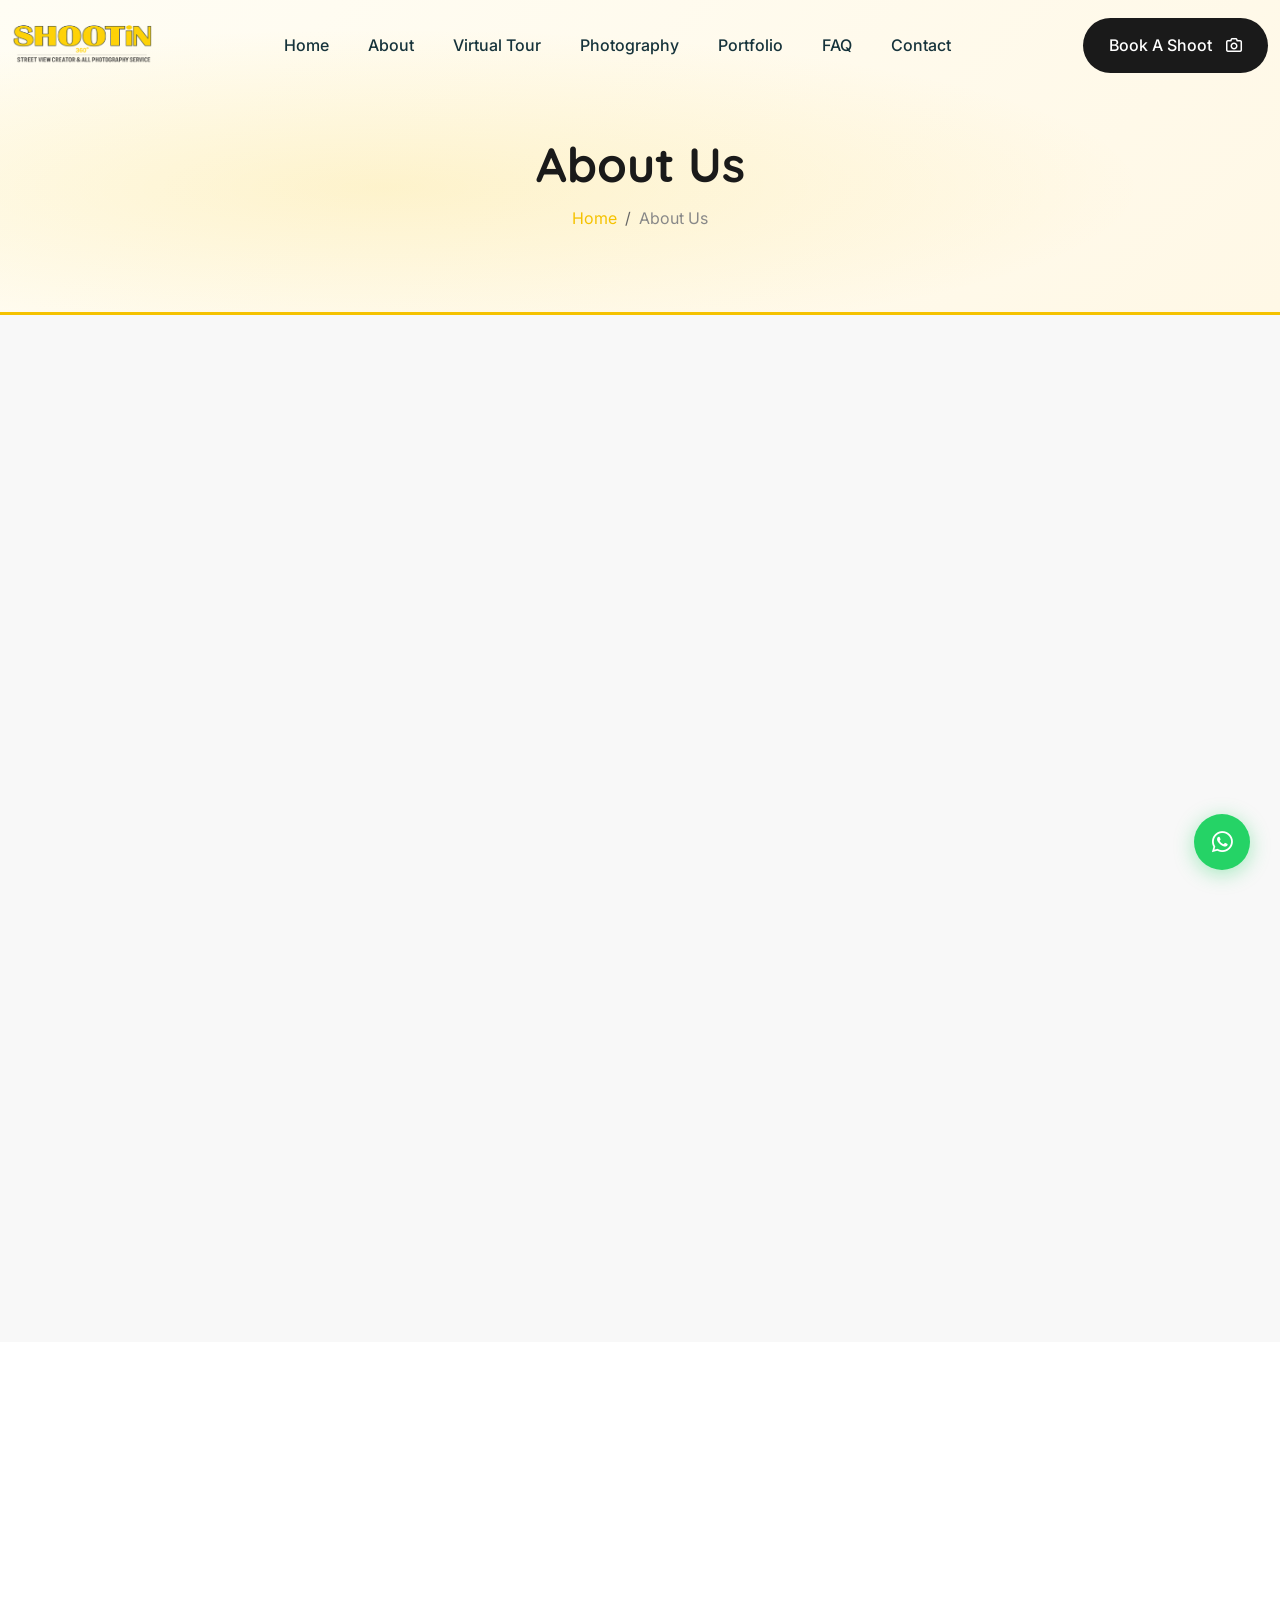
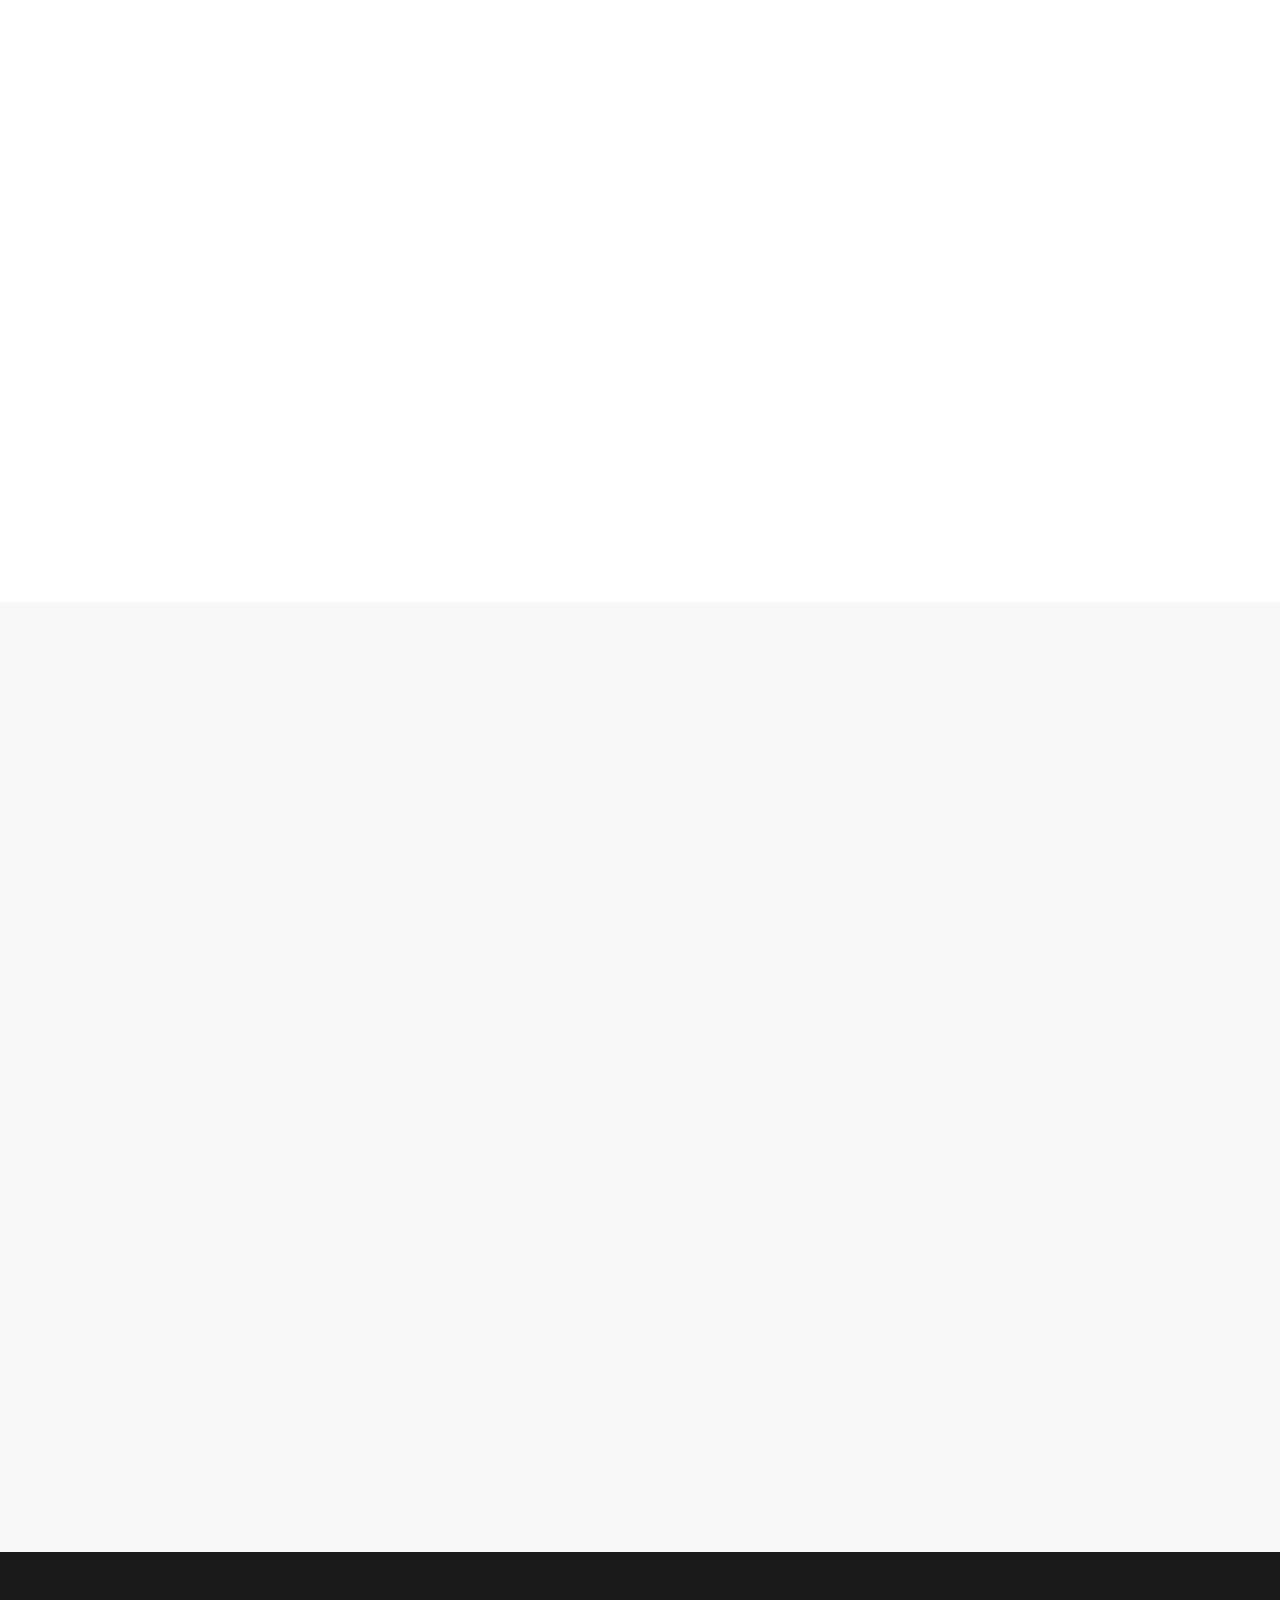
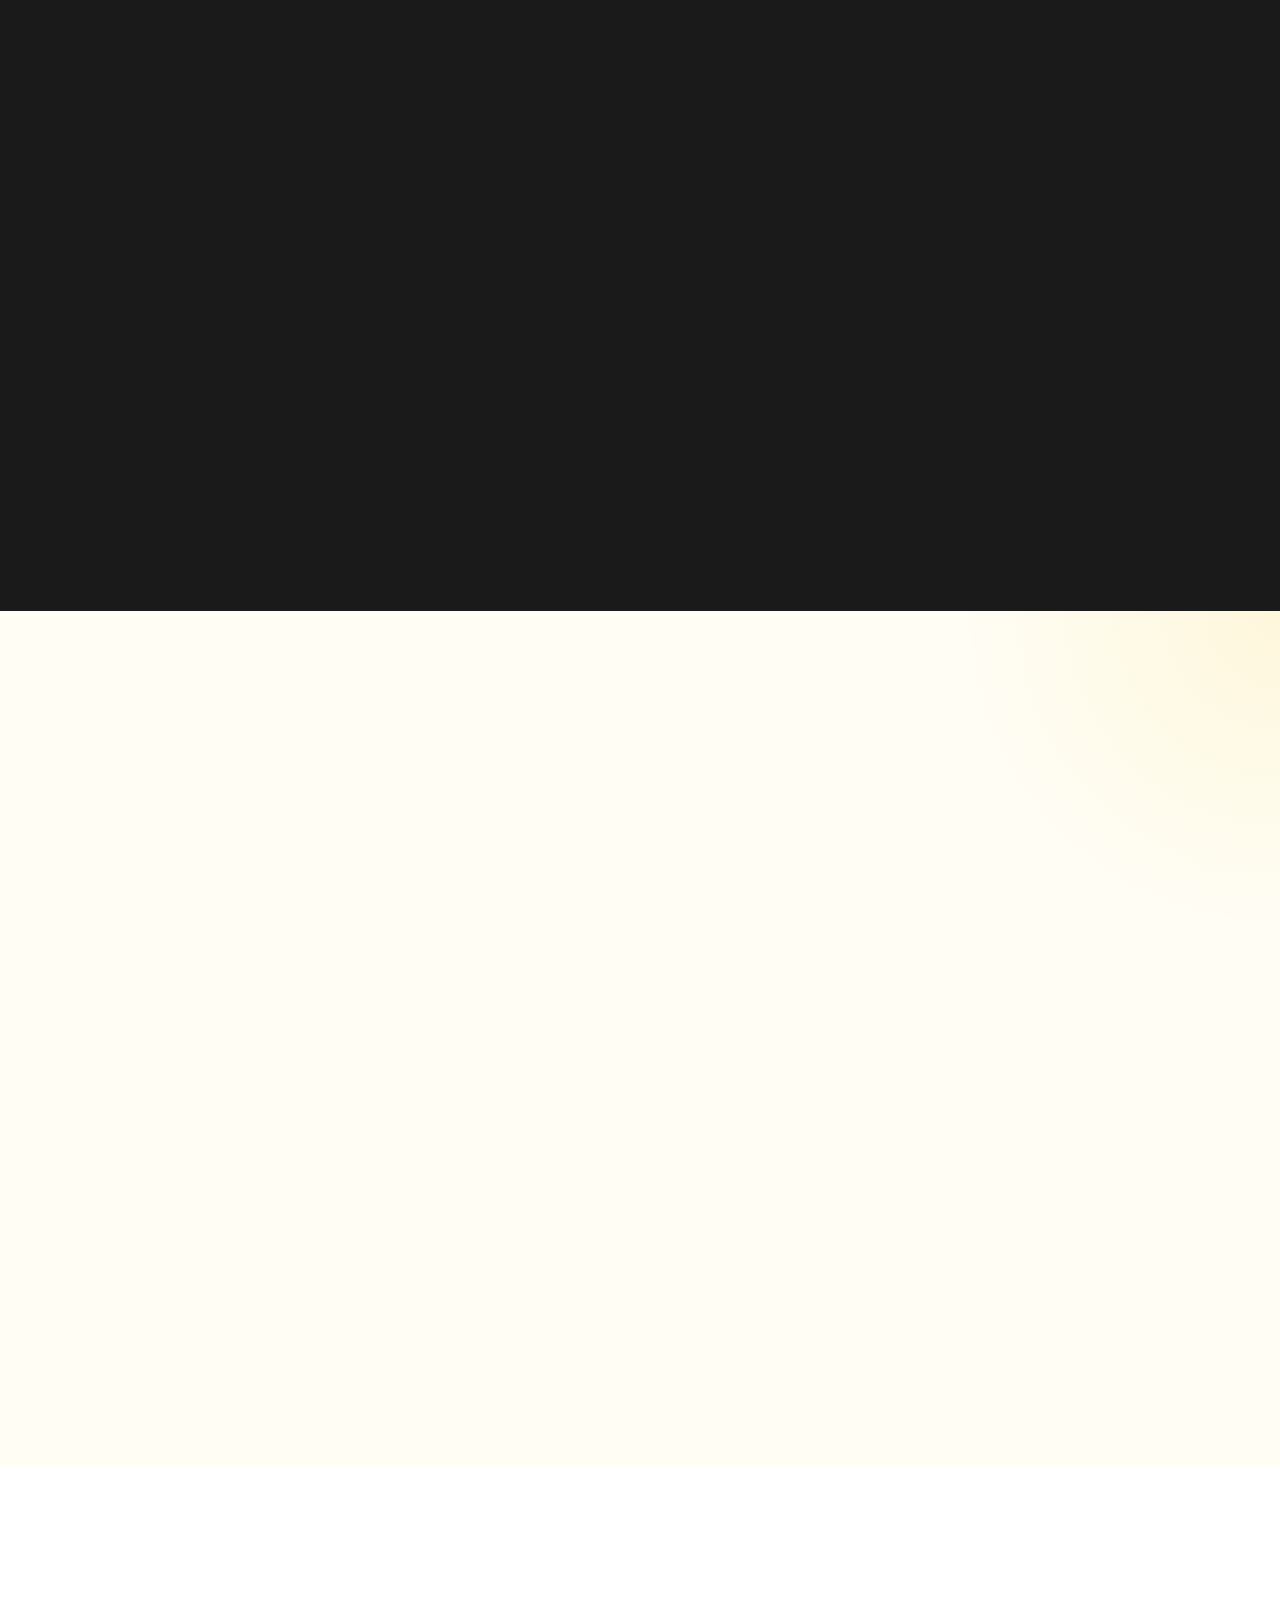
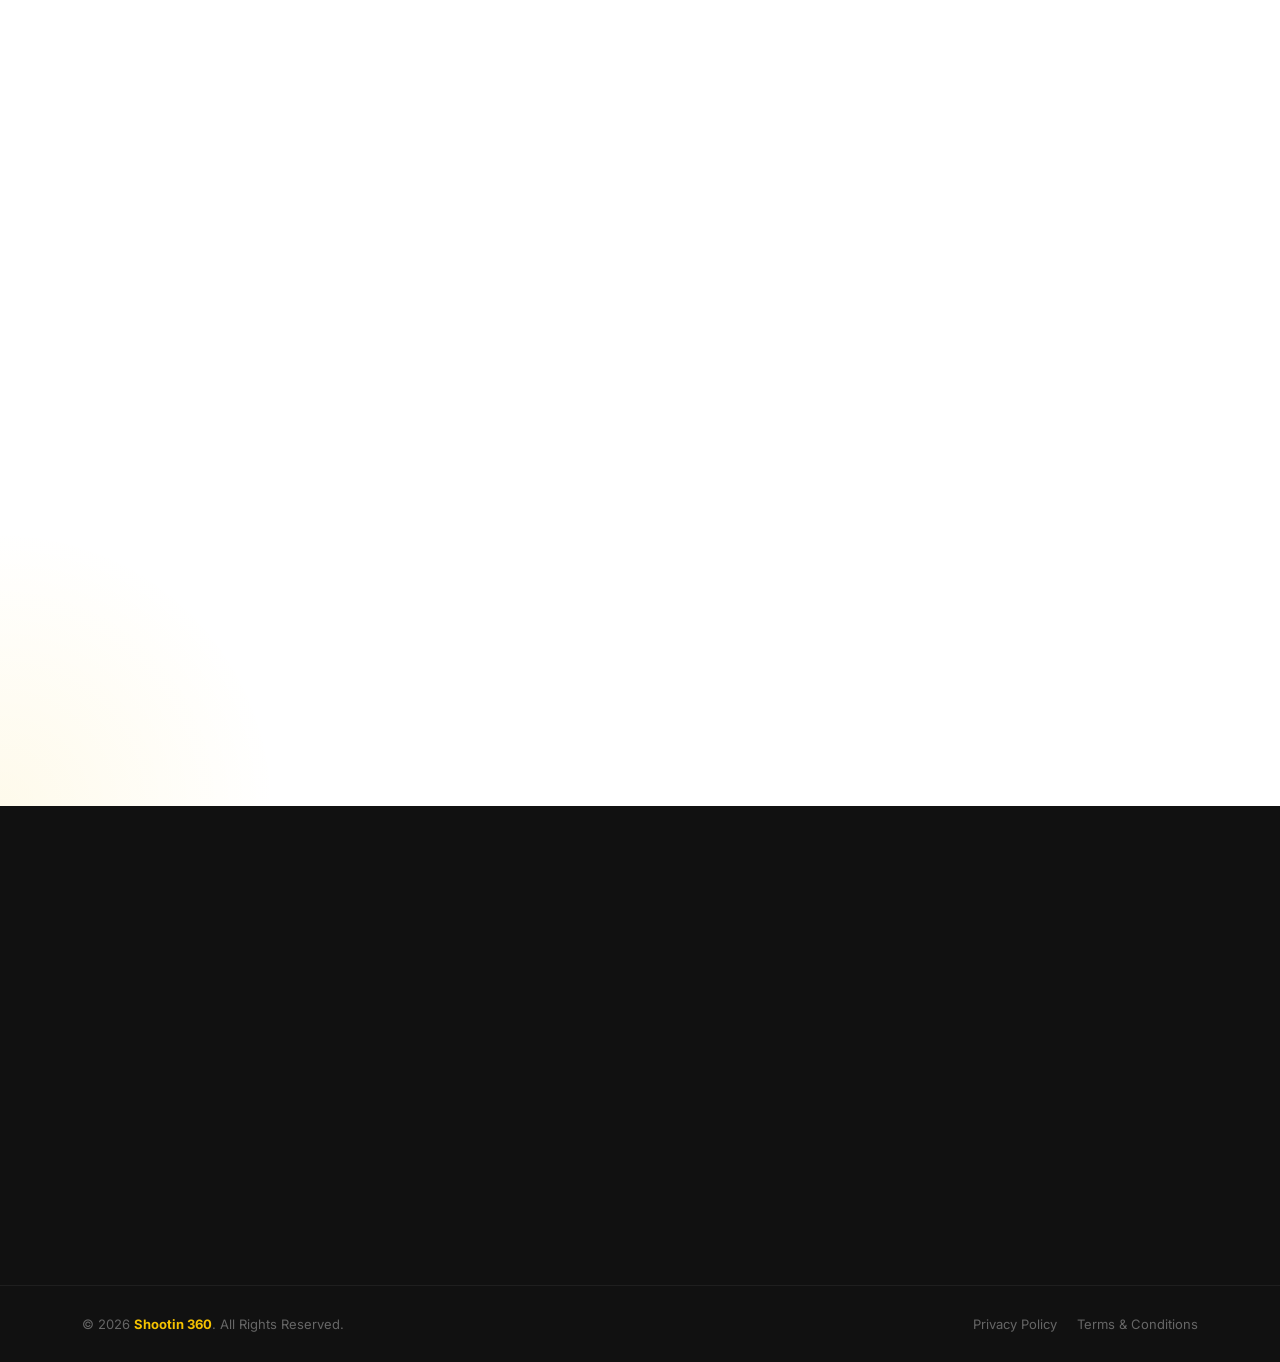
==== about.html @ fca525c3 "Restructure services: drop Services menu, split into Virtual Tour & Photography - Replace the Servic" ====
﻿<!DOCTYPE html>
<html lang="en">
    <head>
        <meta charset="UTF-8">
        <meta http-equiv="X-UA-Compatible" content="IE=edge">
        <meta name="viewport" content="width=device-width, initial-scale=1">
        <meta name="robots" content="index, follow">
        <meta name="description" content="Meet Shootin 360 — a Google Trusted Photographer in Kanpur for 360° virtual tours, weddings, baby shoots & drone photography. Book your shoot today.">
        <meta name="keywords" content="about shootin 360, shootin360 kanpur, 7 years photography experience, google trusted photographer kanpur, virtual tour photographer kanpur">
        <title>About Shootin 360 | Kanpur Virtual Tour Photographers</title>
        <link rel="canonical" href="https://www.shootin360.com/about.html">
        <meta property="og:type" content="website">
        <meta property="og:url" content="https://www.shootin360.com/about.html">
        <meta property="og:title" content="About Shootin 360 | 7+ Years Photography Experience | Kanpur">
        <meta property="og:description" content="7+ years of professional photography experience. Google Trusted Photographer in Kanpur — 360° Virtual Tours, Wedding, Pre-Wedding, Baby Shoot & Aerial Photography.">
        <meta property="og:image" content="https://www.shootin360.com/assets/img/og-image.jpg">
        <script type="application/ld+json">
        {"@context":"https://schema.org","@type":"AboutPage","name":"About Shootin 360","description":"7+ years of professional photography experience. Google Trusted Photographer in Kanpur specializing in 360° Virtual Tours, Wedding, Pre-Wedding, Baby Shoot & Aerial Photography.","url":"https://www.shootin360.com/about.html","author":{"@type":"LocalBusiness","name":"Shootin 360","telephone":"+919415039489","address":{"@type":"PostalAddress","streetAddress":"A-27 Balaji Enclave, Keshav Puram, Kalyanpur","addressLocality":"Kanpur","addressRegion":"Uttar Pradesh","postalCode":"208017","addressCountry":"IN"}}}
        </script>
        <link rel="shortcut icon" href="assets/img/favicon.png">
        <link rel="stylesheet" href="assets/css/bootstrap.min.css">
        <link rel="stylesheet" href="assets/css/all.min.css">
        <link rel="stylesheet" href="assets/css/animate.css">
        <link rel="stylesheet" href="assets/css/swiper-bundle.min.css">
        <link rel="preconnect" href="https://fonts.googleapis.com">
        <link rel="preconnect" href="https://fonts.gstatic.com" crossorigin>
        <link rel="stylesheet" href="https://fonts.googleapis.com/css2?family=Inter:wght@400;500;700&family=Quicksand:wght@500;700;800&display=swap">
        <link rel="stylesheet" href="assets/css/main.css">
        <style>
            :root { --theme:#F5C200; --bg:#1A1A1A; --header:#1A1A1A; --text:#555; --body:#F8F8F8; }
            .s360-page-banner { background:linear-gradient(135deg,#FFFDF4 0%,#FFF8E6 100%); border-bottom:3px solid #F5C200; padding:140px 0 80px; text-align:center; position:relative; overflow:hidden; }
            .s360-page-banner::before { content:''; position:absolute; top:0;left:0;right:0;bottom:0; background:radial-gradient(ellipse at 30% 60%,rgba(245,194,0,0.15) 0%,transparent 60%); pointer-events:none; }
            .s360-page-banner h1 { color:#1A1A1A; font-size:48px; font-weight:800; position:relative; z-index:2; }
            .s360-page-banner .breadcrumb { justify-content:center; background:none; padding:0; margin:16px 0 0; position:relative; z-index:2; }
            .s360-page-banner .breadcrumb-item a { color:var(--theme); text-decoration:none; }
            .s360-page-banner .breadcrumb-item.active { color:#888; }
            .s360-page-banner .breadcrumb-item+.breadcrumb-item::before { color:#666; }
            .s360-about-img-wrap { position:relative; }
            .s360-about-img-wrap img { border-radius:16px; width:100%; object-fit:cover; }
            .s360-exp-badge { position:absolute; bottom:-20px; right:-20px; background:var(--theme); color:#1A1A1A; width:130px; height:130px; border-radius:50%; display:flex; flex-direction:column; align-items:center; justify-content:center; box-shadow:0 10px 30px rgba(245,194,0,0.3); }
            .s360-exp-badge .num { font-size:44px; font-weight:800; font-family:'Quicksand',sans-serif; line-height:1; }
            .s360-exp-badge .txt { font-size:11px; font-weight:700; text-transform:uppercase; letter-spacing:1px; text-align:center; }
            .s360-section-label { display:inline-flex; align-items:center; gap:8px; color:var(--theme); font-size:13px; font-weight:700; text-transform:uppercase; letter-spacing:2px; margin-bottom:16px; }
            .s360-section-label::before { content:''; width:30px; height:2px; background:var(--theme); display:inline-block; }
            .s360-team-card { background:#fff; border-radius:12px; overflow:hidden; border:1px solid #e0e0e0; transition:all 0.3s; }
            .s360-team-card:hover { transform:translateY(-6px); box-shadow:0 20px 40px rgba(0,0,0,0.1); }
            .s360-team-thumb { height:280px; background:#2c2c2c; position:relative; overflow:hidden; }
            .s360-team-thumb img { width:100%; height:100%; object-fit:cover; }
            .s360-team-overlay { position:absolute; inset:0; background:rgba(245,194,0,0.9); display:flex; align-items:center; justify-content:center; gap:12px; opacity:0; transition:opacity 0.3s; }
            .s360-team-card:hover .s360-team-overlay { opacity:1; }
            .s360-team-overlay a { width:40px; height:40px; border-radius:8px; background:rgba(0,0,0,0.2); display:flex; align-items:center; justify-content:center; color:#1A1A1A; text-decoration:none; font-size:16px; }
            .s360-team-info { padding:24px; }
            .s360-team-info h4 { font-size:18px; font-weight:700; color:#1A1A1A; margin-bottom:4px; }
            .s360-team-info span { color:var(--theme); font-size:13px; font-weight:600; }
            .s360-value-item { display:flex; gap:20px; margin-bottom:28px; }
            .s360-value-icon { width:52px; height:52px; min-width:52px; background:rgba(245,194,0,0.12); border-radius:10px; display:flex; align-items:center; justify-content:center; font-size:22px; color:var(--theme); }
            .s360-value-item h5 { font-size:17px; font-weight:700; color:#1A1A1A; margin-bottom:6px; }
            .s360-value-item p { color:var(--text); font-size:14px; line-height:1.6; margin:0; }
            .s360-equip-item { text-align:center; padding:32px 20px; background:#fff; border-radius:12px; border:1px solid #e0e0e0; transition:all 0.3s; }
            .s360-equip-item:hover { border-color:var(--theme); transform:translateY(-4px); box-shadow:0 10px 30px rgba(0,0,0,0.08); }
            .s360-equip-item i { font-size:40px; color:var(--theme); margin-bottom:16px; display:block; }
            .s360-equip-item h5 { font-size:16px; font-weight:700; color:#1A1A1A; margin-bottom:8px; }
            .s360-equip-item p { color:var(--text); font-size:13px; margin:0; }
            .btn-primary-360 { background:var(--theme); color:#1A1A1A; font-weight:700; padding:16px 36px; border-radius:4px; text-decoration:none; display:inline-flex; align-items:center; gap:10px; font-size:15px; transition:all 0.3s; }
            .btn-primary-360:hover { background:#e0ae00; color:#1A1A1A; }
            .s360-wa-float { position:fixed; bottom:30px; right:30px; width:56px; height:56px; background:#25D366; border-radius:50%; display:flex; align-items:center; justify-content:center; font-size:24px; color:#fff; text-decoration:none; z-index:999; box-shadow:0 4px 20px rgba(37,211,102,0.4); transition:all 0.3s; }
            .s360-wa-float:hover { transform:scale(1.1); color:#fff; }
            .s360-footer { background:#111; padding:80px 0 0; }
            .s360-footer h5 { color:#fff; font-size:16px; font-weight:700; margin-bottom:24px; }
            .s360-footer-links { list-style:none; padding:0; margin:0; }
            .s360-footer-links li { margin-bottom:12px; }
            .s360-footer-links a { color:#888; text-decoration:none; font-size:14px; transition:color 0.3s; display:flex; align-items:center; gap:8px; }
            .s360-footer-links a:hover { color:var(--theme); }
            .s360-footer-links a::before { content:'→'; font-size:12px; color:var(--theme); }
            .s360-footer-contact li { color:#888; font-size:14px; margin-bottom:14px; display:flex; gap:12px; align-items:flex-start; }
            .s360-footer-contact li i { color:var(--theme); margin-top:4px; }
            .s360-footer-contact a { color:#888; text-decoration:none; }
            .s360-footer-contact a:hover { color:var(--theme); }
            .s360-social { display:flex; gap:10px; margin-top:24px; }
            .s360-social a { width:40px; height:40px; border-radius:8px; background:rgba(255,255,255,0.06); display:flex; align-items:center; justify-content:center; color:#888; text-decoration:none; transition:all 0.3s; }
            .s360-social a:hover { background:var(--theme); color:#1A1A1A; }
            .s360-footer-bottom { border-top:1px solid rgba(255,255,255,0.06); padding:24px 0; margin-top:60px; }
            .s360-footer-bottom p { color:#666; font-size:13px; margin:0; }

            /* Vision section & dark equipment section inline items */
            .s360-vision-img { transition: none; }
            @media (max-width: 767px) {
                .s360-vision-img { height: 340px !important; }
            }
            @media (max-width: 575px) {
                .s360-vision-img { height: 56vw !important; min-height: 220px !important; max-height: 320px !important; }
            }
            /* Dark equipment section inline-styled items */
            @media (max-width: 575px) {
                .s360-equip-dark [style*="padding:40px"] { padding: 20px 12px !important; }
                .s360-equip-dark [style*="font-size:48px"] { font-size: 32px !important; margin-bottom: 12px !important; }
                .s360-equip-dark h5 { font-size: 14px !important; margin-bottom: 6px !important; }
                .s360-equip-dark p { font-size: 12px !important; }
            }

            /* ===== RESPONSIVE ===== */
            @media (max-width: 1199px) {
                .s360-page-banner h1 { font-size: 42px; }
            }
            @media (max-width: 991px) {
                .section-padding { padding: 72px 0 !important; }
                .s360-page-banner { padding: 120px 0 60px; }
                .s360-page-banner h1 { font-size: 36px; }
                .s360-footer { padding: 60px 0 0; }
                .s360-value-item { gap: 16px; }
                .s360-team-info { padding: 20px 18px; }
                .s360-equip-item { padding: 28px 18px; }
            }
            @media (max-width: 767px) {
                .section-padding { padding: 56px 0 !important; }
                .s360-page-banner { padding: 100px 0 52px; }
                .s360-page-banner h1 { font-size: 30px; }
                .s360-about-img-wrap img { height: 300px !important; }
                .s360-exp-badge { width: 90px; height: 90px; bottom: -8px; right: -8px; }
                .s360-exp-badge .num { font-size: 30px; }
                .s360-exp-badge .txt { font-size: 10px; }
                .s360-value-item { gap: 14px; padding: 18px 16px; }
                .s360-value-icon { width: 46px; height: 46px; min-width: 46px; font-size: 20px; }
                .s360-value-item h5 { font-size: 15px; }
                .s360-value-item p { font-size: 13px; }
                .s360-equip-item { padding: 22px 14px; }
                .s360-equip-item i { font-size: 34px; margin-bottom: 14px; }
                .s360-equip-item h5 { font-size: 15px; }
                .s360-equip-item p { font-size: 12px; }
                .s360-team-thumb { height: 240px; }
                .s360-team-info { padding: 18px 16px; }
                .s360-team-info h4 { font-size: 16px; }
            }
            @media (max-width: 575px) {
                .section-padding { padding: 48px 0 !important; }
                .s360-page-banner h1 { font-size: 24px; }
                .s360-page-banner { padding: 86px 0 40px; }
                .s360-about-img-wrap img { height: 56vw !important; min-height: 220px !important; max-height: 320px !important; }
                .s360-exp-badge { width: 80px; height: 80px; bottom: -6px; right: -6px; }
                .s360-exp-badge .num { font-size: 26px; }
                .s360-value-item { gap: 12px; padding: 14px 12px; }
                .s360-value-icon { width: 42px; height: 42px; min-width: 42px; font-size: 17px; border-radius: 8px; }
                .s360-value-item h5 { font-size: 14px; }
                .s360-value-item p { font-size: 13px; }
                .s360-equip-item { padding: 18px 12px; }
                .s360-equip-item i { font-size: 28px; margin-bottom: 12px; }
                .s360-equip-item h5 { font-size: 13px; margin-bottom: 6px; }
                .s360-equip-item p { font-size: 12px; line-height: 1.5; }
                .s360-team-thumb { height: 56vw; min-height: 200px; max-height: 260px; }
                .s360-team-info { padding: 14px 12px; }
                .s360-team-info h4 { font-size: 15px; }
                .s360-team-info span { font-size: 12px; }
                .s360-footer { padding: 48px 0 0; }
                .s360-footer-bottom .d-flex { flex-direction: column; align-items: center; gap: 10px !important; }
                .s360-wa-float { width: 48px; height: 48px; font-size: 20px; bottom: 20px; right: 20px; }
                /* Inline stats boxes on about hero */
                .row.g-3 [style*="padding:20px"] { padding: 14px 12px !important; }
                .row.g-3 [style*="font-size:40px"] { font-size: 30px !important; }
                .row.g-3 [style*="font-size:13px"] { font-size: 11px !important; }
            }
            @media (max-width: 400px) {
                .s360-page-banner h1 { font-size: 20px; }
                .s360-about-img-wrap img { height: 60vw !important; }
                .s360-exp-badge { width: 72px; height: 72px; }
                .s360-exp-badge .num { font-size: 22px; }
                .s360-equip-item { padding: 16px 10px; }
                .s360-team-thumb { height: 62vw; }
                .s360-value-item { padding: 12px 10px; }
            }
        </style>
    </head>
    <body>
        <div class="page-wrapper">
            <div class="preloader">
                <div class="s360-preloader">
                    <div class="s360-pre-rings">
                        <svg class="s360-pre-ring-outer" viewBox="0 0 170 170" width="170" height="170">
                            <circle cx="85" cy="85" r="78" fill="none" stroke="rgba(245,194,0,0.08)" stroke-width="1.5"/>
                            <circle cx="85" cy="85" r="78" fill="none" stroke="#F5C200" stroke-width="2.5" stroke-dasharray="100 390" stroke-linecap="round"/>
                            <circle cx="85" cy="85" r="78" fill="none" stroke="rgba(245,194,0,0.3)" stroke-width="1" stroke-dasharray="30 460" stroke-dashoffset="-150" stroke-linecap="round"/>
                        </svg>
                        <svg class="s360-pre-ring-inner" viewBox="0 0 110 110" width="110" height="110">
                            <circle cx="55" cy="55" r="48" fill="none" stroke="rgba(245,194,0,0.07)" stroke-width="1.5"/>
                            <circle cx="55" cy="55" r="48" fill="none" stroke="rgba(245,194,0,0.6)" stroke-width="2" stroke-dasharray="60 242" stroke-linecap="round"/>
                        </svg>
                        <div class="s360-pre-logo-wrap">
                            <img src="assets/img/favicon.png" alt="Shootin360" class="s360-pre-logo">
                        </div>
                    </div>
                    <div class="s360-pre-text">
                        <div class="s360-pre-name">SHOOTIN<span>360°</span></div>
                        <div class="s360-pre-tag">Street View Creator</div>
                        <div class="s360-pre-dots"><span></span><span></span><span></span></div>
                    </div>
                </div>
            </div>
            <button id="back-top" class="back-to-top"><i class="fa-regular fa-arrow-up"></i></button>
            <div class="mouseCursor cursor-outer"></div>
            <div class="mouseCursor cursor-inner"></div>
            <a href="https://wa.me/919415039489" class="s360-wa-float" target="_blank" rel="noopener"><i class="fab fa-whatsapp"></i></a>

            <div class="fix-area">
                <div class="offcanvas__info">
                    <div class="offcanvas__wrapper">
                        <div class="offcanvas__content">
                            <div class="offcanvas__top d-flex justify-content-between align-items-center">
                                <div class="offcanvas__logo">
                                    <a href="index.html"><img src="assets/img/logo/Logo.png" height="65" alt="Shootin 360 Logo"></a>
                                </div>
                                <div class="offcanvas__close"><button><i class="fa-thin fa-times"></i></button></div>
                            </div>
                            <p class="text d-none d-xl-block">Professional 360° Virtual Tour & Photography Services in Kanpur & across India.</p>
                            <div class="mobile-menu fix"></div>
                            <div class="off-contact-info">
                                <span class="info-title">Contact Info</span>
                                <div class="contact-details"><span class="sub-info">Phone</span><p><a href="tel:+919415039489">+91 94150 39489</a> / <a href="tel:+919696039489">+91 96960 39489</a></p></div>
                                <div class="contact-details"><span class="sub-info">Email</span><p><a href="mailto:shootin360.officials@gmail.com">shootin360.officials@gmail.com</a></p></div>
                            </div>
                        </div>
                        <div class="social-icon-list">
                            <span class="follow-title">Follow us:</span>
                            <div class="social-icon d-flex align-items-center">
                                <a href="#"><i class="fab fa-facebook-f"></i></a>
                                <a href="#"><i class="fab fa-instagram"></i></a>
                                <a href="#"><i class="fab fa-youtube"></i></a>
                            </div>
                        </div>
                    </div>
                </div>
            </div>
            <div class="offcanvas__overlay"></div>

            <header id="header-sticky" class="header-1">
                <div class="container">
                    <div class="mega-menu-wrapper">
                        <div class="header-main">
                            <a href="index.html" class="logo"><img src="assets/img/logo/Logo.png" height="70" alt="Shootin 360 Logo"></a>
                            <div class="mean__menu-wrapper">
                                <div class="main-menu">
                                    <nav id="mobile-menu">
                                        <ul>
                                            <li><a href="index.html">Home</a></li>
                                            <li class="active"><a href="about.html">About</a></li>
                                            <li><a href="service-virtual-tour.html">Virtual Tour</a></li>
                                            <li><a href="service-photography.html">Photography</a></li>
                                            <li><a href="portfolio.html">Portfolio</a></li>
                                            <li><a href="faq.html">FAQ</a></li>
                                            <li><a href="contact.html">Contact</a></li>
                                        </ul>
                                    </nav>
                                </div>
                            </div>
                            <div class="header-right d-flex justify-content-end align-items-center">
                                <a href="booking.html" class="theme-btn header-bg">Book a Shoot <i class="fa-regular fa-camera"></i></a>
                                <div class="header__hamburger d-xl-none my-auto">
                                    <div class="sidebar__toggle"><span></span><span></span><span></span></div>
                                </div>
                            </div>
                        </div>
                    </div>
                </div>
            </header>

            <div id="smooth-wrapper">
                <div id="smooth-content">

                    <div class="s360-page-banner">
                        <div class="container">
                            <h1>About Us</h1>
                            <nav aria-label="breadcrumb">
                                <ol class="breadcrumb">
                                    <li class="breadcrumb-item"><a href="index.html">Home</a></li>
                                    <li class="breadcrumb-item active">About Us</li>
                                </ol>
                            </nav>
                        </div>
                    </div>

                    <section class="section-padding" style="background:#F8F8F8;">
                        <div class="container">
                            <div class="row g-5 align-items-center">
                                <div class="col-lg-6 wow fadeInLeft" data-wow-delay=".2s">
                                    <div class="s360-about-img-wrap">
                                        <img src="https://images.unsplash.com/photo-1556742049-0cfed4f6a45d?w=700&auto=format&fit=crop&q=80" alt="Shootin 360 Team" style="height:480px;">
                                        <div class="s360-exp-badge">
                                            <span class="num">7<span style="font-size:24px;">+</span></span>
                                            <span class="txt">Years<br>Experience</span>
                                        </div>
                                        <!-- Animated ring around badge -->
                                        <svg style="position:absolute;bottom:-55px;right:-55px;width:200px;height:200px;pointer-events:none;z-index:0;" viewBox="0 0 200 200" xmlns="http://www.w3.org/2000/svg">
                                            <circle cx="100" cy="100" r="95" fill="none" stroke="rgba(245,194,0,0.2)" stroke-width="2" stroke-dasharray="20 15">
                                                <animateTransform attributeName="transform" type="rotate" from="0 100 100" to="360 100 100" dur="10s" repeatCount="indefinite"/>
                                            </circle>
                                            <circle cx="100" cy="100" r="80" fill="none" stroke="rgba(245,194,0,0.12)" stroke-width="1.5" stroke-dasharray="10 20">
                                                <animateTransform attributeName="transform" type="rotate" from="360 100 100" to="0 100 100" dur="15s" repeatCount="indefinite"/>
                                            </circle>
                                        </svg>
                                    </div>
                                </div>
                                <div class="col-lg-6 wow fadeInRight" data-wow-delay=".3s">
                                    <div class="s360-section-label">About Shootin 360</div>
                                    <h2 style="margin-bottom:20px;">7+ Years of <span style="color:var(--theme);">Photography Excellence</span> & Virtual Tours</h2>
                                    <p style="color:var(--text);line-height:1.8;margin-bottom:20px;">
                                        With over 7 years of professional experience, we have grown alongside the art of photography, evolving from manual reel cameras to advanced DSLRs and 360-degree technology. This journey allows us to blend timeless craftsmanship with modern precision in every frame we capture.
                                    </p>
                                    <p style="color:var(--text);line-height:1.8;margin-bottom:30px;">
                                        What truly sets us apart is our unwavering commitment to quality and detail. We follow a client-first approach, carefully understanding your vision and paying close attention to every element to ensure the final result reflects exactly what you imagined. As a Google Trusted Photographer, we publish immersive 360° tours directly on Google Street View & Google Maps.
                                    </p>
                                    <div class="row g-3 mb-30">
                                        <div class="col-6">
                                            <div style="background:#fff;border-radius:12px;padding:20px;border:1px solid #e0e0e0;text-align:center;">
                                                <div style="font-size:40px;font-weight:800;color:var(--theme);font-family:'Quicksand',sans-serif;line-height:1;">100+</div>
                                                <div style="font-size:13px;color:var(--text);margin-top:6px;">Businesses on Google</div>
                                            </div>
                                        </div>
                                        <div class="col-6">
                                            <div style="background:#fff;border-radius:12px;padding:20px;border:1px solid #e0e0e0;text-align:center;">
                                                <div style="font-size:40px;font-weight:800;color:var(--theme);font-family:'Quicksand',sans-serif;line-height:1;">50+</div>
                                                <div style="font-size:13px;color:var(--text);margin-top:6px;">Cities Covered</div>
                                            </div>
                                        </div>
                                    </div>
                                    <a href="booking.html" class="btn-primary-360"><i class="fa-regular fa-calendar-check"></i> Book a Shoot Today</a>
                                </div>
                            </div>
                        </div>
                    </section>

                    <section class="section-padding" style="background:#fff;">
                        <div class="container">
                            <div class="text-center mb-60">
                                <div class="s360-section-label wow fadeInUp" style="justify-content:center;">Our Expertise</div>
                                <h2 class="wow fadeInUp" data-wow-delay=".2s">What We Do Best</h2>
                            </div>
                            <div class="row g-4">
                                <div class="col-lg-4 col-md-6 wow fadeInUp" data-wow-delay=".2s">
                                    <div class="s360-equip-item">
                                        <i class="fa-solid fa-camera-rotate"></i>
                                        <h5>360° Photography</h5>
                                        <p>Professional 360° photography using top-of-the-line cameras. Perfect spherical images with no distortion.</p>
                                    </div>
                                </div>
                                <div class="col-lg-4 col-md-6 wow fadeInUp" data-wow-delay=".3s">
                                    <div class="s360-equip-item">
                                        <i class="fab fa-google"></i>
                                        <h5>Google Street View</h5>
                                        <p>Certified to publish directly on Google Street View. Your business appears on Google Maps instantly.</p>
                                    </div>
                                </div>
                                <div class="col-lg-4 col-md-6 wow fadeInUp" data-wow-delay=".4s">
                                    <div class="s360-equip-item">
                                        <i class="fa-solid fa-vr-cardboard"></i>
                                        <h5>Virtual Tour Creation</h5>
                                        <p>Fully interactive virtual tours with clickable hotspots, info panels and smooth transitions.</p>
                                    </div>
                                </div>
                                <div class="col-lg-4 col-md-6 wow fadeInUp" data-wow-delay=".5s">
                                    <div class="s360-equip-item">
                                        <i class="fa-solid fa-chart-bar"></i>
                                        <h5>Local SEO Boost</h5>
                                        <p>Virtual tours improve your Google Business Profile ranking and drive more organic traffic.</p>
                                    </div>
                                </div>
                                <div class="col-lg-4 col-md-6 wow fadeInUp" data-wow-delay=".6s">
                                    <div class="s360-equip-item">
                                        <i class="fa-solid fa-plane"></i>
                                        <h5>Aerial Photography</h5>
                                        <p>Drone shots for properties, campuses and large spaces. Stunning bird's-eye view imagery.</p>
                                    </div>
                                </div>
                                <div class="col-lg-4 col-md-6 wow fadeInUp" data-wow-delay=".7s">
                                    <div class="s360-equip-item">
                                        <i class="fa-solid fa-code"></i>
                                        <h5>Website Embedding</h5>
                                        <p>We provide embeddable tour links ready for your website, social media and Google listing.</p>
                                    </div>
                                </div>
                            </div>
                        </div>
                    </section>

                    <section class="section-padding" style="background:#F8F8F8;">
                        <div class="container">
                            <div class="row g-5 align-items-center">
                                <div class="col-lg-6">
                                    <div class="s360-section-label wow fadeInUp">Our Vision</div>
                                    <h2 class="wow fadeInUp" data-wow-delay=".2s">Building the <span style="color:var(--theme)">Future</span> of Business Visibility</h2>
                                    <p class="mt-3 mb-40 wow fadeInUp" data-wow-delay=".3s" style="color:var(--text);">Our vision is to make every business across India digitally accessible through immersive 360° experiences on Google — while creating timeless memories for individuals and families through world-class photography. Every business deserves to be discovered.</p>
                                    <div class="s360-value-item wow fadeInUp" data-wow-delay=".3s">
                                        <div class="s360-value-icon"><i class="fa-solid fa-star"></i></div>
                                        <div><h5>Quality</h5><p>We never compromise on image quality. Every shoot uses professional-grade equipment and lighting.</p></div>
                                    </div>
                                    <div class="s360-value-item wow fadeInUp" data-wow-delay=".4s">
                                        <div class="s360-value-icon"><i class="fa-solid fa-handshake"></i></div>
                                        <div><h5>Trust</h5><p>We're transparent about pricing, timelines, and deliverables. What we promise, we deliver.</p></div>
                                    </div>
                                    <div class="s360-value-item wow fadeInUp" data-wow-delay=".5s">
                                        <div class="s360-value-icon"><i class="fa-solid fa-lightbulb"></i></div>
                                        <div><h5>Innovation</h5><p>We stay updated with the latest 360° technology, Google APIs and virtual tour platforms.</p></div>
                                    </div>
                                    <div class="s360-value-item wow fadeInUp" data-wow-delay=".6s">
                                        <div class="s360-value-icon"><i class="fa-solid fa-rocket"></i></div>
                                        <div><h5>Fast Service</h5><p>From booking to Google Maps publication in just 3-5 days. Quick, efficient and professional.</p></div>
                                    </div>
                                </div>
                                <div class="col-lg-6 wow fadeInRight" data-wow-delay=".3s">
                                    <img src="https://images.unsplash.com/photo-1497366216548-37526070297c?w=800&auto=format&fit=crop&q=80" alt="Our Vision" class="s360-vision-img" style="border-radius:16px;width:100%;height:500px;object-fit:cover;">
                                </div>
                            </div>
                        </div>
                    </section>

                    <section class="section-padding" style="background:#1A1A1A;">
                        <div class="container s360-equip-dark">
                            <div class="text-center mb-60">
                                <div class="s360-section-label wow fadeInUp" style="justify-content:center;">Equipment & Technology</div>
                                <h2 class="text-white wow fadeInUp" data-wow-delay=".2s">We Use <span style="color:var(--theme)">Professional Grade</span> Equipment</h2>
                            </div>
                            <div class="row g-4">
                                <div class="col-lg-3 col-md-6 wow fadeInUp" data-wow-delay=".2s">
                                    <div style="text-align:center;padding:40px 20px;">
                                        <i class="fa-solid fa-camera" style="font-size:48px;color:var(--theme);margin-bottom:20px;display:block;"></i>
                                        <h5 style="color:#fff;font-size:16px;margin-bottom:10px;">360° Cameras</h5>
                                        <p style="color:#888;font-size:13px;">Ricoh Theta Z1, Insta360 Pro 2 — professional-grade cameras for crisp, detailed imagery.</p>
                                    </div>
                                </div>
                                <div class="col-lg-3 col-md-6 wow fadeInUp" data-wow-delay=".3s">
                                    <div style="text-align:center;padding:40px 20px;">
                                        <i class="fa-solid fa-plane" style="font-size:48px;color:var(--theme);margin-bottom:20px;display:block;"></i>
                                        <h5 style="color:#fff;font-size:16px;margin-bottom:10px;">Drones</h5>
                                        <p style="color:#888;font-size:13px;">DJI Mavic 3 for aerial photography. Perfect for campuses, properties and large outdoor spaces.</p>
                                    </div>
                                </div>
                                <div class="col-lg-3 col-md-6 wow fadeInUp" data-wow-delay=".4s">
                                    <div style="text-align:center;padding:40px 20px;">
                                        <i class="fa-solid fa-lightbulb" style="font-size:48px;color:var(--theme);margin-bottom:20px;display:block;"></i>
                                        <h5 style="color:#fff;font-size:16px;margin-bottom:10px;">Lighting Equipment</h5>
                                        <p style="color:#888;font-size:13px;">Professional LED studio lights for perfect exposure in any indoor environment.</p>
                                    </div>
                                </div>
                                <div class="col-lg-3 col-md-6 wow fadeInUp" data-wow-delay=".5s">
                                    <div style="text-align:center;padding:40px 20px;">
                                        <i class="fa-solid fa-laptop-code" style="font-size:48px;color:var(--theme);margin-bottom:20px;display:block;"></i>
                                        <h5 style="color:#fff;font-size:16px;margin-bottom:10px;">Editing Software</h5>
                                        <p style="color:#888;font-size:13px;">PTGui Pro, Adobe Lightroom & Matterport for professional stitching, editing and tour creation.</p>
                                    </div>
                                </div>
                            </div>
                        </div>
                    </section>

                    <!-- ===== OUR STORY ===== -->
                    <section style="background:#FFFDF4;padding:90px 0 70px;position:relative;overflow:hidden;">
                        <div style="position:absolute;top:0;right:0;width:320px;height:320px;background:radial-gradient(circle at 100% 0,rgba(245,194,0,0.10) 0%,transparent 70%);pointer-events:none;"></div>
                        <div class="container">
                            <div class="row align-items-center g-5">
                                <div class="col-lg-6 wow fadeInLeft">
                                    <div style="display:flex;align-items:center;gap:12px;margin-bottom:16px;">
                                        <div style="width:36px;height:2px;background:#F5C200;"></div>
                                        <span style="color:#F5C200;font-size:12px;font-weight:700;letter-spacing:3px;text-transform:uppercase;">Our Story</span>
                                    </div>
                                    <h2 style="font-family:'Quicksand',sans-serif;font-size:40px;font-weight:800;color:#1A1A1A;line-height:1.25;margin-bottom:20px;">
                                        Capturing Memories,<br><span style="color:#F5C200;">Creating Legacies</span>
                                    </h2>
                                    <p style="color:#555;font-size:16px;line-height:1.8;margin-bottom:16px;">
                                        Shootin 360 was born from a simple belief — every love story deserves to be told beautifully. Founded by a team of passionate photographers and cinematographers in Kanpur, we have spent over 7 years perfecting the art of wedding storytelling.
                                    </p>
                                    <p style="color:#555;font-size:16px;line-height:1.8;margin-bottom:32px;">
                                        From intimate ceremonies to grand celebrations, we blend technical mastery with artistic vision to deliver timeless memories. Our work speaks for itself — over 1000 weddings covered, each one unique, each one unforgettable.
                                    </p>
                                    <div class="row g-3">
                                        <div class="col-6">
                                            <div style="background:#fff;border:1px solid rgba(245,194,0,0.25);border-radius:14px;padding:22px 18px;text-align:center;box-shadow:0 4px 20px rgba(0,0,0,0.06);">
                                                <div style="font-family:'Quicksand',sans-serif;font-size:38px;font-weight:800;color:#F5C200;line-height:1;">1000+</div>
                                                <div style="color:#888;font-size:13px;margin-top:6px;font-weight:500;">Weddings Covered</div>
                                            </div>
                                        </div>
                                        <div class="col-6">
                                            <div style="background:#fff;border:1px solid rgba(245,194,0,0.25);border-radius:14px;padding:22px 18px;text-align:center;box-shadow:0 4px 20px rgba(0,0,0,0.06);">
                                                <div style="font-family:'Quicksand',sans-serif;font-size:38px;font-weight:800;color:#F5C200;line-height:1;">7+</div>
                                                <div style="color:#888;font-size:13px;margin-top:6px;font-weight:500;">Years of Experience</div>
                                            </div>
                                        </div>
                                        <div class="col-6">
                                            <div style="background:#fff;border:1px solid rgba(245,194,0,0.25);border-radius:14px;padding:22px 18px;text-align:center;box-shadow:0 4px 20px rgba(0,0,0,0.06);">
                                                <div style="font-family:'Quicksand',sans-serif;font-size:38px;font-weight:800;color:#F5C200;line-height:1;">100%</div>
                                                <div style="color:#888;font-size:13px;margin-top:6px;font-weight:500;">Client Satisfaction</div>
                                            </div>
                                        </div>
                                        <div class="col-6">
                                            <div style="background:#fff;border:1px solid rgba(245,194,0,0.25);border-radius:14px;padding:22px 18px;text-align:center;box-shadow:0 4px 20px rgba(0,0,0,0.06);">
                                                <div style="font-family:'Quicksand',sans-serif;font-size:38px;font-weight:800;color:#F5C200;line-height:1;"><i class="fa-solid fa-trophy" style="font-size:30px;"></i></div>
                                                <div style="color:#888;font-size:13px;margin-top:6px;font-weight:500;">Award Winning Team</div>
                                            </div>
                                        </div>
                                    </div>
                                </div>
                                <div class="col-lg-6 wow fadeInRight">
                                    <div style="display:grid;grid-template-columns:1fr 1fr;gap:12px;">
                                        <div style="border-radius:16px;overflow:hidden;aspect-ratio:3/4;background:linear-gradient(135deg,#F5C200,#e6a800);display:flex;align-items:center;justify-content:center;">
                                            <i class="fa-solid fa-heart" style="font-size:60px;color:rgba(255,255,255,0.4);"></i>
                                        </div>
                                        <div style="display:flex;flex-direction:column;gap:12px;">
                                            <div style="border-radius:16px;overflow:hidden;aspect-ratio:1/1;background:linear-gradient(135deg,#1A1A1A,#333);display:flex;align-items:center;justify-content:center;">
                                                <i class="fa-solid fa-camera" style="font-size:40px;color:rgba(245,194,0,0.5);"></i>
                                            </div>
                                            <div style="border-radius:16px;overflow:hidden;aspect-ratio:1/1;background:linear-gradient(135deg,#FFF8E6,#F5C200);display:flex;align-items:center;justify-content:center;">
                                                <i class="fa-solid fa-star" style="font-size:40px;color:rgba(255,255,255,0.7);"></i>
                                            </div>
                                        </div>
                                    </div>
                                </div>
                            </div>
                        </div>
                    </section>

                    <!-- ===== WHY CHOOSE SHOOTIN 360 ===== -->
                    <section style="background:#ffffff;padding:90px 0 70px;position:relative;overflow:hidden;">
                        <div style="position:absolute;bottom:0;left:0;width:280px;height:280px;background:radial-gradient(circle at 0 100%,rgba(245,194,0,0.08) 0%,transparent 70%);pointer-events:none;"></div>
                        <div class="container">
                            <div class="text-center mb-5 wow fadeInUp">
                                <div style="display:flex;align-items:center;gap:12px;justify-content:center;margin-bottom:16px;">
                                    <div style="width:36px;height:2px;background:#F5C200;"></div>
                                    <span style="color:#F5C200;font-size:12px;font-weight:700;letter-spacing:3px;text-transform:uppercase;">Why Choose Us</span>
                                    <div style="width:36px;height:2px;background:#F5C200;"></div>
                                </div>
                                <h2 style="font-family:'Quicksand',sans-serif;font-size:40px;font-weight:800;color:#1A1A1A;line-height:1.25;margin-bottom:12px;">
                                    Why Choose <span style="color:#F5C200;">Shootin 360?</span>
                                </h2>
                                <p style="color:#777;font-size:16px;max-width:540px;margin:0 auto;">Five reasons businesses and couples across India trust us with their most important moments.</p>
                            </div>
                            <div class="row g-4">
                                <div class="col-lg-4 col-md-6 wow fadeInUp" data-wow-delay=".1s">
                                    <div style="background:#FFFDF4;border:1px solid rgba(245,194,0,0.2);border-radius:18px;padding:32px 28px;height:100%;transition:transform 0.3s,box-shadow 0.3s;" onmouseover="this.style.transform='translateY(-6px)';this.style.boxShadow='0 16px 40px rgba(245,194,0,0.15)'" onmouseout="this.style.transform='';this.style.boxShadow=''">
                                        <div style="width:56px;height:56px;background:linear-gradient(135deg,rgba(245,194,0,0.15),rgba(245,194,0,0.05));border-radius:14px;display:flex;align-items:center;justify-content:center;margin-bottom:20px;">
                                            <i class="fa-solid fa-palette" style="color:#F5C200;font-size:22px;"></i>
                                        </div>
                                        <h4 style="font-family:'Quicksand',sans-serif;font-weight:700;color:#1A1A1A;font-size:20px;margin-bottom:12px;">Artistic Vision</h4>
                                        <p style="color:#666;font-size:14px;line-height:1.7;margin:0;">Every frame is crafted with purpose. Our team blends creative storytelling with technical excellence to give your memories a cinematic quality.</p>
                                    </div>
                                </div>
                                <div class="col-lg-4 col-md-6 wow fadeInUp" data-wow-delay=".2s">
                                    <div style="background:#FFFDF4;border:1px solid rgba(245,194,0,0.2);border-radius:18px;padding:32px 28px;height:100%;transition:transform 0.3s,box-shadow 0.3s;" onmouseover="this.style.transform='translateY(-6px)';this.style.boxShadow='0 16px 40px rgba(245,194,0,0.15)'" onmouseout="this.style.transform='';this.style.boxShadow=''">
                                        <div style="width:56px;height:56px;background:linear-gradient(135deg,rgba(245,194,0,0.15),rgba(245,194,0,0.05));border-radius:14px;display:flex;align-items:center;justify-content:center;margin-bottom:20px;">
                                            <i class="fa-solid fa-gem" style="color:#F5C200;font-size:22px;"></i>
                                        </div>
                                        <h4 style="font-family:'Quicksand',sans-serif;font-weight:700;color:#1A1A1A;font-size:20px;margin-bottom:12px;">Premium Quality</h4>
                                        <p style="color:#666;font-size:14px;line-height:1.7;margin:0;">We use professional-grade cameras, drones, and lighting equipment. High-resolution photos and 4K cinematic videos — delivered in stunning quality.</p>
                                    </div>
                                </div>
                                <div class="col-lg-4 col-md-6 wow fadeInUp" data-wow-delay=".3s">
                                    <div style="background:#FFFDF4;border:1px solid rgba(245,194,0,0.2);border-radius:18px;padding:32px 28px;height:100%;transition:transform 0.3s,box-shadow 0.3s;" onmouseover="this.style.transform='translateY(-6px)';this.style.boxShadow='0 16px 40px rgba(245,194,0,0.15)'" onmouseout="this.style.transform='';this.style.boxShadow=''">
                                        <div style="width:56px;height:56px;background:linear-gradient(135deg,rgba(245,194,0,0.15),rgba(245,194,0,0.05));border-radius:14px;display:flex;align-items:center;justify-content:center;margin-bottom:20px;">
                                            <i class="fa-solid fa-clock" style="color:#F5C200;font-size:22px;"></i>
                                        </div>
                                        <h4 style="font-family:'Quicksand',sans-serif;font-weight:700;color:#1A1A1A;font-size:20px;margin-bottom:12px;">Timely Delivery</h4>
                                        <p style="color:#666;font-size:14px;line-height:1.7;margin:0;">We understand the excitement of reliving your special day. Edited photos delivered in 30–45 days, videos in 45–60 days — always on time, always as promised.</p>
                                    </div>
                                </div>
                                <div class="col-lg-4 col-md-6 wow fadeInUp" data-wow-delay=".4s">
                                    <div style="background:#FFFDF4;border:1px solid rgba(245,194,0,0.2);border-radius:18px;padding:32px 28px;height:100%;transition:transform 0.3s,box-shadow 0.3s;" onmouseover="this.style.transform='translateY(-6px)';this.style.boxShadow='0 16px 40px rgba(245,194,0,0.15)'" onmouseout="this.style.transform='';this.style.boxShadow=''">
                                        <div style="width:56px;height:56px;background:linear-gradient(135deg,rgba(245,194,0,0.15),rgba(245,194,0,0.05));border-radius:14px;display:flex;align-items:center;justify-content:center;margin-bottom:20px;">
                                            <i class="fa-solid fa-cloud" style="color:#F5C200;font-size:22px;"></i>
                                        </div>
                                        <h4 style="font-family:'Quicksand',sans-serif;font-weight:700;color:#1A1A1A;font-size:20px;margin-bottom:12px;">Secure Backup</h4>
                                        <p style="color:#666;font-size:14px;line-height:1.7;margin:0;">All your memories are securely backed up on cloud storage. Access your photos and videos anytime, anywhere — your memories are always safe with us.</p>
                                    </div>
                                </div>
                                <div class="col-lg-4 col-md-6 wow fadeInUp" data-wow-delay=".5s">
                                    <div style="background:#FFFDF4;border:1px solid rgba(245,194,0,0.2);border-radius:18px;padding:32px 28px;height:100%;transition:transform 0.3s,box-shadow 0.3s;" onmouseover="this.style.transform='translateY(-6px)';this.style.boxShadow='0 16px 40px rgba(245,194,0,0.15)'" onmouseout="this.style.transform='';this.style.boxShadow=''">
                                        <div style="width:56px;height:56px;background:linear-gradient(135deg,rgba(245,194,0,0.15),rgba(245,194,0,0.05));border-radius:14px;display:flex;align-items:center;justify-content:center;margin-bottom:20px;">
                                            <i class="fa-solid fa-heart" style="color:#F5C200;font-size:22px;"></i>
                                        </div>
                                        <h4 style="font-family:'Quicksand',sans-serif;font-weight:700;color:#1A1A1A;font-size:20px;margin-bottom:12px;">Client First</h4>
                                        <p style="color:#666;font-size:14px;line-height:1.7;margin:0;">Your vision comes first — always. We listen, plan, and execute with your wishes at the centre. From first consultation to final delivery, you're our priority.</p>
                                    </div>
                                </div>
                                <div class="col-lg-4 col-md-6 wow fadeInUp" data-wow-delay=".6s">
                                    <div style="background:linear-gradient(135deg,#F5C200,#e6a800);border-radius:18px;padding:32px 28px;height:100%;display:flex;flex-direction:column;justify-content:center;align-items:center;text-align:center;">
                                        <i class="fa-solid fa-quote-left" style="color:rgba(255,255,255,0.4);font-size:36px;margin-bottom:16px;"></i>
                                        <p style="color:#1A1A1A;font-size:15px;line-height:1.7;font-weight:500;margin-bottom:16px;">"We don't just capture moments — we craft memories that last a lifetime."</p>
                                        <div style="font-weight:700;color:#1A1A1A;font-size:14px;">— Shootin 360 Team</div>
                                    </div>
                                </div>
                            </div>
                        </div>
                    </section>

                    <footer class="s360-footer">
                        <div class="container">
                            <div class="row g-5">
                                <div class="col-lg-4 col-md-6 wow fadeInUp" data-wow-delay=".2s">
                                    <a href="index.html" style="text-decoration:none;">
                                        <img src="assets/img/logo/Logo.png" height="80" alt="Shootin 360 Logo">
                                    </a>
                                    <p style="color:#888;font-size:14px;line-height:1.8;margin:16px 0 24px;">360° Virtual Tours, Wedding, Pre-Wedding, Baby Shoot, Aerial Drone Photography. Serving Kanpur & all India. Google Trusted Photographer.</p>
                                    <div class="s360-social">
                                        <a href="#"><i class="fab fa-facebook-f"></i></a>
                                        <a href="#"><i class="fab fa-instagram"></i></a>
                                        <a href="#"><i class="fab fa-youtube"></i></a>
                                        <a href="https://wa.me/919415039489"><i class="fab fa-whatsapp"></i></a>
                                    </div>
                                </div>
                                <div class="col-lg-2 col-md-6 wow fadeInUp" data-wow-delay=".3s">
                                    <h5>Services</h5>
                                    <ul class="s360-footer-links">
                                        <li><a href="service-virtual-tour.html#virtual-tours">360° Virtual Tours</a></li>
                                        <li><a href="service-virtual-tour.html#streetview">Google Street View</a></li>
                                        <li><a href="service-photography.html#wedding">Wedding Photography</a></li>
                                        <li><a href="service-photography.html#pre-wedding">Pre-Wedding Shoots</a></li>
                                        <li><a href="service-photography.html#baby-shoot">Baby Photography</a></li>
                                        <li><a href="service-virtual-tour.html#drone">Aerial &amp; Drone</a></li>
                                    </ul>
                                </div>
                                <div class="col-lg-2 col-md-6 wow fadeInUp" data-wow-delay=".4s">
                                    <h5>Quick Links</h5>
                                    <ul class="s360-footer-links">
                                        <li><a href="index.html">Home</a></li>
                                        <li><a href="about.html">About Us</a></li>
                                        <li><a href="portfolio.html">Portfolio</a></li>
                                        <li><a href="faq.html">FAQ</a></li>
                                        <li><a href="booking.html">Book a Shoot</a></li>
                                    </ul>
                                </div>
                                <div class="col-lg-4 col-md-6 wow fadeInUp" data-wow-delay=".5s">
                                    <h5>Contact Us</h5>
                                    <ul class="s360-footer-contact list-unstyled">
                                        <li><i class="fa-solid fa-location-dot"></i><span>A-27 Balaji Enclave, Keshav Puram, Kalyanpur, Kanpur (Semi Lower Ground Office, Near Community Centre)</span></li>
                                        <li><i class="fa-solid fa-phone"></i><a href="tel:+919415039489">+91 94150 39489</a> / <a href="tel:+919696039489">+91 96960 39489</a></li>
                                        <li><i class="fa-solid fa-envelope"></i><a href="mailto:shootin360.officials@gmail.com">shootin360.officials@gmail.com</a></li>
                                        <li><i class="fab fa-whatsapp"></i><a href="https://wa.me/919415039489">WhatsApp Us</a></li>
                                    </ul>
                                </div>
                            </div>
                        </div>
                        <div class="s360-footer-bottom">
                            <div class="container">
                                <div class="d-flex flex-wrap justify-content-between align-items-center gap-3">
                                    <p>© 2026 <strong style="color:var(--theme);">Shootin 360</strong>. All Rights Reserved.</p>
                                    <div style="display:flex;gap:20px;">
                                        <a href="contact.html" style="color:#666;text-decoration:none;font-size:13px;">Privacy Policy</a>
                                        <a href="contact.html" style="color:#666;text-decoration:none;font-size:13px;">Terms & Conditions</a>
                                    </div>
                                </div>
                            </div>
                        </div>
                    </footer>

                </div>
            </div>
        </div>

        <script src="assets/js/jquery-3.7.1.min.js"></script>
        <script src="assets/js/viewport.jquery.js"></script>
        <script src="assets/js/bootstrap.bundle.min.js"></script>
        <script src="assets/js/gsap.min.js"></script>
        <script src="assets/js/ScrollTrigger.min.js"></script>
        <script src="assets/js/ScrollSmoother.min.js"></script>
        <script src="assets/js/jquery.meanmenu.min.js"></script>
        <script src="assets/js/jquery.waypoints.js"></script>
        <script src="assets/js/jquery.counterup.min.js"></script>
        <script src="assets/js/wow.min.js"></script>
        <script src="assets/js/main.js"></script>
    </body>
</html>
---- assets/css/main.css ----
@charset "UTF-8";
/*======================================================================================
Theme Name: Heartly
Author: Gramentheme
Author URI: https://themeforest.net/user/Gramentheme/portfolio
Description: Heartly – Charity & Non-Profit HTML Template
Service Html Template 
Version: 1.0.0
=======================================================================================*/
/*======================================================================================
  >> TABLE OF CONTENTS <<
========================================================================================
01. Mixins & Variables
02. Base
03. Components
04. Layouts
05. Sections
======================================================================================*/
/*---------------------------------------
01. Mixins & Variables
---------------------------------------*/
:root {
  --body: #F8F8F8;
  --black: #000;
  --white: #fff;
  --theme: #F5C200;
  --theme-dark: #c89600;
  --theme-hover: #e0ae00;
  --header: #1A1A1A;
  --text: #444444;
  --border: #E8E8E8;
  --bg: #1A1A1A;
  --box-shadow: 0px 1px 14px 0px rgba(0, 0, 0, 0.13);
}

/* ===== Shootin360 fast scroll-reveal override (WOW.js / animate.css) ===== */
.wow {
  visibility: hidden;
}
.animated {
  animation-duration: 0.6s;
  animation-fill-mode: both;
  animation-timing-function: cubic-bezier(0.22, 0.61, 0.36, 1);
}

/*---------------------------------------
02. Base
---------------------------------------*/
html {
  scroll-behavior: smooth;
}

/* --------------------------------------------
    Template Default Fonts & Fonts Styles
 ---------------------------------------------- */
body {
  font-family: "Inter", sans-serif;
  font-size: 16px;
  font-weight: 400;
  line-height: 28px;
  color: var(--text);
  background-color: var(--body);
  padding: 0;
  margin: 0;
  overflow-x: hidden;
  -webkit-font-smoothing: antialiased;
  -moz-osx-font-smoothing: grayscale;
  text-rendering: optimizeLegibility;
}
@media (max-width: 575px) {
  body {
    font-size: 14px;
  }
}

ul {
  padding: 0;
  margin: 0;
  list-style: none;
}

button {
  border: none;
  background-color: transparent;
  padding: 0;
}

input:focus {
  color: var(--white);
  outline: none;
}

input {
  color: var(--white);
}

h1,
h2,
h3,
h4,
h5,
h6 {
  font-family: "Quicksand", sans-serif;
  margin: 0px;
  padding: 0;
  color: var(--header);
  transition: color 0.25s ease;
}

h1 {
  font-size: 88px;
  font-weight: 700;
  line-height: 100%;
}
@media (max-width: 1199px) {
  h1 {
    font-size: 70px;
  }
}
@media (max-width: 991px) {
  h1 {
    font-size: 60px;
    line-height: 110% !important;
  }
}
@media (max-width: 767px) {
  h1 {
    font-size: 48px;
  }
}
@media (max-width: 575px) {
  h1 {
    font-size: 45px;
  }
}
@media (max-width: 470px) {
  h1 {
    font-size: 38px;
  }
}

h2 {
  font-size: 64px;
  font-weight: 700;
  line-height: 110%;
}
@media (max-width: 1399px) {
  h2 {
    font-size: 44px;
  }
}
@media (max-width: 1199px) {
  h2 {
    font-size: 40px;
  }
}
@media (max-width: 991px) {
  h2 {
    font-size: 36px;
  }
}
@media (max-width: 767px) {
  h2 {
    font-size: 40px;
  }
}
@media (max-width: 575px) {
  h2 {
    font-size: 36px;
  }
}
@media (max-width: 470px) {
  h2 {
    font-size: 32px;
  }
}

h3 {
  font-size: 24px;
  font-weight: 700;
  line-height: 133.333%;
}
@media (max-width: 575px) {
  h3 {
    font-size: 22px;
  }
}

h4 {
  font-size: 18px;
  font-weight: 400;
}

h5 {
  font-size: 18px;
  font-weight: 700;
}

h6 {
  font-size: 16px;
  font-weight: 700;
}

a {
  text-decoration: none;
  outline: none !important;
  cursor: pointer;
  color: var(--header);
  transition: color 0.2s ease;
}

p {
  margin: 0px;
}

span {
  margin: 0px;
}

.theme-btn {
  font-size: 18px;
  position: relative;
  z-index: 1;
  overflow: hidden;
  font-weight: 500;
  text-transform: capitalize;
  height: 58px;
  line-height: 58px;
  background-color: var(--theme);
  overflow: hidden;
  display: inline-block;
  padding: 0 30px;
  color: var(--header);
  border-radius: 50px;
  font-family: "Inter", sans-serif;
}
@media (max-width: 575px) {
  .theme-btn {
    padding: 0 22px;
    height: 52px;
    line-height: 52px;
    font-size: 15px;
  }
}
.theme-btn i {
  margin-left: 10px;
}
.theme-btn::before {
  content: "";
  position: absolute;
  width: 0;
  top: -10px;
  height: 0;
  background-color: var(--header);
  border-radius: 50%;
  transform: translate(-50%, -50%);
  transition: all 0.3s cubic-bezier(0.4, 0, 0.2, 1);
  z-index: -1;
}
.theme-btn:hover {
  color: var(--white);
}
.theme-btn:hover::before {
  width: 800px;
  height: 800px;
  display: inline-block;
}
.theme-btn.header-bg {
  background-color: var(--header);
  color: var(--white);
}
.theme-btn.header-bg::before {
  background-color: var(--theme);
}
.theme-btn.header-bg:hover {
  color: var(--header);
}

@keyframes slideRight {
  49% {
    -webkit-transform: translateX(100%);
    transform: translateX(100%);
  }
  50% {
    opacity: 0;
    -webkit-transform: translateX(-100%);
    transform: translateX(-100%);
  }
  51% {
    opacity: 1;
  }
}
@keyframes slideUp {
  49% {
    -webkit-transform: translateY(-100%);
    transform: translateY(-100%);
  }
  50% {
    opacity: 0;
    -webkit-transform: translateY(100%);
    transform: translateY(100%);
  }
  51% {
    opacity: 1;
  }
}
/*---------------------------------------
03. Components
---------------------------------------*/
.mean-container a.meanmenu-reveal {
  display: none;
}

.mean-container .mean-nav {
  background: none;
  margin-top: 0;
}

.mean-container .mean-bar {
  padding: 0;
  min-height: auto;
  background: none;
  background: none;
}

.mean-container .mean-nav > ul {
  padding: 0;
  margin: 0;
  width: 100%;
  list-style-type: none;
  display: block !important;
}

.mean-container a.meanmenu-reveal {
  display: none !important;
}

.mean-container .mean-nav ul li a {
  width: 100%;
  padding: 10px 0;
  color: #fff;
  font-size: 16px;
  line-height: 2;
  font-weight: 500;
  text-transform: capitalize;
  border-bottom: 1px solid rgba(193, 210, 206, 0.0705882353) !important;
  border: none;
  font-family: "Inter", sans-serif;
}
.mean-container .mean-nav ul li a:hover {
  color: var(--theme);
}

.mean-container .mean-nav ul li a:last-child {
  border-bottom: 0;
}

.mean-container .mean-nav ul li a:hover {
  color: var(--theme);
}

.mean-container .mean-nav ul li a.mean-expand {
  margin-top: 5px;
  padding: 0 !important;
}

.mean-container .mean-nav ul li > a > i {
  display: none;
}

.mean-container .mean-nav ul li > a.mean-expand i {
  display: inline-block;
  font-size: 18px;
}

.mean-container .mean-nav > ul > li:first-child > a {
  border-top: 0;
}

.mean-container .mean-nav ul li a.mean-expand.mean-clicked i {
  transition: all 0.4s ease-in-out;
}

.mean-container .mean-nav ul li .mega-menu li a {
  height: 200px;
  width: 100%;
  padding: 0;
  border-top: 0;
  margin-bottom: 20px;
}

.back-to-top {
  background-color: var(--theme);
  width: 50px;
  height: 50px;
  line-height: 50px;
  color: var(--header);
  font-size: 18px;
  position: fixed;
  display: inline-block;
  z-index: 999;
  right: 30px;
  bottom: 30px;
  transition: all 0.4s ease-in-out;
  opacity: 0;
  visibility: hidden;
  transform: translateY(20px);
  border-radius: 12px;
}
.back-to-top:hover {
  background-color: var(--header);
  color: var(--white);
}
.back-to-top.show {
  opacity: 1;
  visibility: visible;
  transform: translate(0);
}

.cursor-outer {
  margin-inline-start: -12px;
  margin-top: -12px;
  width: 30px;
  height: 30px;
  border: 1px solid var(--header);
  background-color: var(--header);
  box-sizing: border-box;
  z-index: 10000000;
  opacity: 0.34;
  transition: all 0.4s ease-out 0s;
}

.cursor-outer.cursor-hover {
  opacity: 0.14;
}

.cursor-outer.cursor-big {
  opacity: 0;
}

.mouseCursor {
  position: fixed;
  top: 0;
  inset-inline-start: 0;
  inset-inline-end: 0;
  bottom: 0;
  pointer-events: none;
  border-radius: 50%;
  transform: translateZ(0);
  visibility: hidden;
  text-align: center;
}

.mouseCursor.cursor-big {
  width: 20px;
  height: 20px;
  margin-inline-start: -12px;
  margin-top: -12px;
}

.cursor-inner {
  margin-inline-start: -3px;
  margin-top: -3px;
  width: 10px;
  height: 10px;
  z-index: 10000001;
  background-color: var(--header);
  opacity: 1;
  transition: all 0.24s ease-out 0s;
}

.cursor-inner span {
  color: var(--white);
  line-height: 60px;
  opacity: 0;
  text-transform: uppercase;
  letter-spacing: 1px;
  font-size: 12px;
}

.cursor-inner.cursor-big span {
  opacity: 1;
}

.cursor-inner.cursor-hover {
  margin-inline-start: -10px;
  margin-top: -10px;
  width: 30px;
  height: 30px;
  background-color: var(--header);
  border: 1px solid #686363;
  opacity: 0;
}

/* Hide custom cursor on touch/mobile — hover:none = primary input cannot hover */
@media (hover: none) {
  .mouseCursor { display: none !important; }
}

.search-popup {
  position: fixed;
  width: 100%;
  height: 100%;
  top: 0;
  left: 0;
  z-index: -2;
  -webkit-transition: all 0.4s ease;
  -khtml-transition: all 0.4s ease;
  -moz-transition: all 0.4s ease;
  -ms-transition: all 0.4s ease;
  -o-transition: all 0.4s ease;
  transition: all 0.4s ease;
}

.search-popup__overlay {
  position: fixed;
  width: 224vw;
  height: 224vw;
  top: calc(90px - 112vw);
  right: calc(50% - 112vw);
  z-index: 3;
  display: block;
  -webkit-border-radius: 50%;
  -khtml-border-radius: 50%;
  -moz-border-radius: 50%;
  -ms-border-radius: 50%;
  -o-border-radius: 50%;
  border-radius: 50%;
  -webkit-transform: scale(0);
  -khtml-transform: scale(0);
  -moz-transform: scale(0);
  -ms-transform: scale(0);
  -o-transform: scale(0);
  transform: scale(0);
  -webkit-transform-origin: center;
  transform-origin: center;
  -webkit-transition: transform 0.5s ease;
  -khtml-transition: transform 0.5s ease;
  -moz-transition: transform 0.5s ease;
  -ms-transition: transform 0.5s ease;
  -o-transition: transform 0.5s ease;
  transition: transform 0.5s ease;
  transition-delay: 0s;
  transition-delay: 0.3s;
  -webkit-transition-delay: 0.3s;
  background-color: #000000;
  opacity: 0.7;
  cursor: url(../../assets/img/close.png), auto;
}

@media (max-width: 767px) {
  .search-popup__overlay {
    position: absolute;
    top: 0;
    left: 0;
    right: 0;
    bottom: 0;
    transform: none;
    width: 100%;
    height: 100%;
    border-radius: 0;
    transform: translateY(-110%);
  }
}
.search-popup__content {
  position: fixed;
  width: 0;
  max-width: 560px;
  padding: 30px 15px;
  left: 50%;
  top: 50%;
  opacity: 0;
  z-index: 3;
  -webkit-transform: translate(-50%, -50%);
  -khtml-transform: translate(-50%, -50%);
  -moz-transform: translate(-50%, -50%);
  -ms-transform: translate(-50%, -50%);
  -o-transform: translate(-50%, -50%);
  transform: translate(-50%, -50%);
  -webkit-transition: opacity 0.5s 0s, width 0.8s 0.8s cubic-bezier(0.225, 0.01, 0.475, 1.01), transform 0.2s 0s;
  -khtml-transition: opacity 0.5s 0s, width 0.8s 0.8s cubic-bezier(0.225, 0.01, 0.475, 1.01), transform 0.2s 0s;
  -moz-transition: opacity 0.5s 0s, width 0.8s 0.8s cubic-bezier(0.225, 0.01, 0.475, 1.01), transform 0.2s 0s;
  -ms-transition: opacity 0.5s 0s, width 0.8s 0.8s cubic-bezier(0.225, 0.01, 0.475, 1.01), transform 0.2s 0s;
  -o-transition: opacity 0.5s 0s, width 0.8s 0.8s cubic-bezier(0.225, 0.01, 0.475, 1.01), transform 0.2s 0s;
  transition: opacity 0.5s 0s, width 0.8s 0.8s cubic-bezier(0.225, 0.01, 0.475, 1.01), transform 0.2s 0s;
  transition-delay: 0s, 0.8s, 0s;
  transition-delay: 0s, 0.4s, 0s;
  transition-delay: 0.2s;
  -webkit-transition-delay: 0.2s;
}

.search-popup__form {
  position: relative;
}

.search-popup__form input[type=search],
.search-popup__form input[type=text] {
  width: 100%;
  height: 66px;
  border: none;
  outline: none;
  padding-left: 20px;
  background-color: var(--white);
  font-size: 16px;
  font-weight: 400;
  color: var(--text);
  transition: all 500ms ease;
  border-radius: 4px;
  padding-right: 80px;
}

.search-popup__form input[type=search]:focus,
.search-popup__form input[type=text]:focus {
  color: var(--header);
}

.search-popup__form .search-btn {
  padding: 0;
  width: 66px;
  height: 66px;
  display: flex;
  justify-content: center;
  align-items: center;
  position: absolute;
  top: 0;
  right: -1px;
  border-radius: 4px;
  font-size: 20px;
  color: var(--header);
  background-color: var(--theme);
  transition: all 0.4s ease-in-out;
}
.search-popup__form .search-btn:hover {
  background-color: var(--header);
  color: var(--white);
}

.search-popup__form .eolexi-btn svg {
  width: 1em;
  height: 1em;
  fill: currentColor;
}

.search-popup.active {
  z-index: 999999;
}

.search-popup.active .search-popup__overlay {
  top: auto;
  bottom: calc(90px - 112vw);
  -webkit-transform: scale(1);
  -khtml-transform: scale(1);
  -moz-transform: scale(1);
  -ms-transform: scale(1);
  -o-transform: scale(1);
  transform: scale(1);
  transition-delay: 0s;
  -webkit-transition-delay: 0s;
  opacity: 0.7;
  -webkit-transition: transform 1.6s cubic-bezier(0.4, 0, 0, 1);
  -khtml-transition: transform 1.6s cubic-bezier(0.4, 0, 0, 1);
  -moz-transition: transform 1.6s cubic-bezier(0.4, 0, 0, 1);
  -ms-transition: transform 1.6s cubic-bezier(0.4, 0, 0, 1);
  -o-transition: transform 1.6s cubic-bezier(0.4, 0, 0, 1);
  transition: transform 1.6s cubic-bezier(0.4, 0, 0, 1);
}

@media (max-width: 767px) {
  .search-popup.active .search-popup__overlay {
    position: absolute;
    top: 0;
    left: 0;
    right: 0;
    bottom: 0;
    transform: none;
    width: 100%;
    height: 100%;
    border-radius: 0;
    transform: translateY(0%);
  }
}
.search-popup.active .search-popup__content {
  width: 100%;
  opacity: 1;
  transition-delay: 0.7s;
  -webkit-transition-delay: 0.7s;
}

/* ===== Shootin360 Branded Preloader ===== */
.s360-no-scroll { overflow: hidden !important; }

.preloader {
  position: fixed;
  inset: 0;
  z-index: 99999;
  display: flex;
  align-items: center;
  justify-content: center;
  background: #111111;
}

.loader { display: none; }

.s360-preloader {
  display: flex;
  flex-direction: column;
  align-items: center;
  gap: 32px;
}

/* Rings container */
.s360-pre-rings {
  position: relative;
  width: 170px;
  height: 170px;
  display: flex;
  align-items: center;
  justify-content: center;
}

/* Outer ring — spins clockwise */
.s360-pre-ring-outer {
  position: absolute;
  top: 0; left: 0;
  animation: s360-spin-cw 2.8s linear infinite;
}

/* Inner ring — spins counter-clockwise */
.s360-pre-ring-inner {
  position: absolute;
  top: 50%; left: 50%;
  margin-top: -55px;
  margin-left: -55px;
  animation: s360-spin-ccw 1.8s linear infinite;
}

/* Logo circle in center */
.s360-pre-logo-wrap {
  position: relative;
  z-index: 2;
  width: 100px;
  height: 100px;
  background: rgba(245,194,0,0.07);
  border: 1.5px solid rgba(245,194,0,0.2);
  border-radius: 50%;
  display: flex;
  align-items: center;
  justify-content: center;
  animation: s360-glow-pulse 2.2s ease-in-out infinite;
}

.s360-pre-logo {
  width: 78px;
  height: 78px;
  object-fit: contain;
}

@keyframes s360-spin-cw  { to { transform: rotate(360deg); } }
@keyframes s360-spin-ccw { to { transform: rotate(-360deg); } }
@keyframes s360-glow-pulse {
  0%, 100% { box-shadow: 0 0 0 0 rgba(245,194,0,0.35), 0 0 24px rgba(245,194,0,0.1); }
  50%       { box-shadow: 0 0 0 14px rgba(245,194,0,0), 0 0 40px rgba(245,194,0,0.2); }
}

/* Brand text */
.s360-pre-text {
  display: flex;
  flex-direction: column;
  align-items: center;
  gap: 6px;
}
.s360-pre-name {
  font-family: 'Quicksand', sans-serif;
  font-weight: 800;
  font-size: 28px;
  color: #ffffff;
  letter-spacing: -0.5px;
}
.s360-pre-name span { color: #F5C200; }
.s360-pre-tag {
  font-family: 'Quicksand', sans-serif;
  font-weight: 500;
  font-size: 10px;
  color: #666666;
  letter-spacing: 3px;
  text-transform: uppercase;
}

/* Animated loading dots */
.s360-pre-dots {
  display: flex;
  gap: 8px;
  margin-top: 10px;
}
.s360-pre-dots span {
  width: 7px;
  height: 7px;
  border-radius: 50%;
  background: #F5C200;
  animation: s360-dot-bounce 1.3s ease-in-out infinite;
}
.s360-pre-dots span:nth-child(2) { animation-delay: 0.22s; }
.s360-pre-dots span:nth-child(3) { animation-delay: 0.44s; }
@keyframes s360-dot-bounce {
  0%, 80%, 100% { transform: scale(0.5); opacity: 0.3; }
  40%            { transform: scale(1);   opacity: 1; }
}

@media (max-width: 575px) {
  .s360-pre-rings { width: 140px; height: 140px; }
  .s360-pre-ring-outer { width: 140px !important; height: 140px !important; }
  .s360-pre-ring-inner { width: 100px !important; height: 100px !important; margin-top: -50px; margin-left: -50px; }
  .s360-pre-logo-wrap  { width: 64px; height: 64px; }
  .s360-pre-logo       { width: 44px; height: 44px; }
  .s360-pre-name { font-size: 22px; }
}

@keyframes l9 {
  to { background-position: calc(50% + 1.6em) 0, calc(50% + 3.2em) 0.8em; }
}
@-webkit-keyframes rippleOne {
  70% {
    -webkit-box-shadow: 0 0 0 40px rgba(244, 68, 56, 0);
    box-shadow: 0 0 0 40px rgba(244, 68, 56, 0);
  }
  100% {
    -webkit-box-shadow: 0 0 0 0 rgba(244, 68, 56, 0);
    box-shadow: 0 0 0 0 rgba(244, 68, 56, 0);
  }
}
@keyframes rippleOne {
  70% {
    -webkit-box-shadow: 0 0 0 40px rgba(244, 68, 56, 0);
    box-shadow: 0 0 0 40px rgba(244, 68, 56, 0);
  }
  100% {
    -webkit-box-shadow: 0 0 0 0 rgba(244, 68, 56, 0);
    box-shadow: 0 0 0 0 rgba(244, 68, 56, 0);
  }
}
@keyframes gelatine {
  from, to {
    transform: scale(1, 1);
  }
  25% {
    transform: scale(0.7, 1.1);
  }
  50% {
    transform: scale(1.1, 0.7);
  }
  75% {
    transform: scale(0.95, 1.05);
  }
}
@keyframes cir36 {
  100% {
    transform: rotate(360deg);
  }
}
@keyframes rounded {
  50% {
    transform: rotate(15deg);
  }
}
@keyframes up-down {
  0% {
    transform: translateY(10px);
  }
  100% {
    transform: translateY(-10px);
  }
}
@-webkit-keyframes spinner {
  to {
    -webkit-transform: rotateZ(360deg);
    transform: rotateZ(360deg);
  }
}
@keyframes spinner {
  to {
    -webkit-transform: rotateZ(360deg);
    transform: rotateZ(360deg);
  }
}
@-webkit-keyframes letters-loading {
  0%, 75%, 100% {
    opacity: 0;
    transform: rotateY(-90deg);
  }
  25%, 50% {
    opacity: 1;
    transform: rotateY(0deg);
  }
}
@keyframes letters-loading {
  0%, 75%, 100% {
    opacity: 0;
    transform: rotateY(-90deg);
  }
  25%, 50% {
    opacity: 1;
    transform: rotateY(0deg);
  }
}
@keyframes loaderspin {
  0% {
    transform: translate(-50%, -50%) rotate(0deg);
  }
  100% {
    transform: translate(-50%, -50%) rotate(360deg);
  }
}
@keyframes tpswing {
  0% {
    -webkit-transform: rotate(20deg);
    -ms-transform: rotate(20deg);
    transform: rotate(20deg);
  }
  100% {
    -webkit-transform: rotate(0deg);
    -ms-transform: rotate(0deg);
    transform: rotate(0deg);
  }
}
@keyframes width {
  0% {
    width: 0%;
  }
  100% {
    width: 100%;
  }
}
@-webkit-keyframes width {
  0% {
    width: 0%;
  }
  100% {
    width: 100%;
  }
}
@-webkit-keyframes loaderspin {
  0% {
    transform: translate(-50%, -50%) rotate(0deg);
  }
  100% {
    transform: translate(-50%, -50%) rotate(360deg);
  }
}
@keyframes loaderpulse {
  0% {
    transform: scale(1);
  }
  100% {
    transform: scale(1.2);
  }
}
@keyframes rounded {
  50% {
    transform: rotate(20deg);
  }
}
@keyframes cir36 {
  100% {
    transform: rotate(360deg);
  }
}
.float-bob-y {
  -webkit-animation-name: float-bob-y;
  animation-name: float-bob-y;
  -webkit-animation-duration: 3s;
  animation-duration: 3s;
  -webkit-animation-iteration-count: infinite;
  animation-iteration-count: infinite;
  -webkit-animation-timing-function: linear;
  animation-timing-function: linear;
}

@-webkit-keyframes float-bob-y {
  0% {
    -webkit-transform: translateY(-30px);
    transform: translateY(-30px);
  }
  50% {
    -webkit-transform: translateY(-10px);
    transform: translateY(-10px);
  }
  100% {
    -webkit-transform: translateY(-30px);
    transform: translateY(-30px);
  }
}
@keyframes float-bob-y {
  0% {
    -webkit-transform: translateY(-30px);
    transform: translateY(-30px);
  }
  50% {
    -webkit-transform: translateY(-10px);
    transform: translateY(-10px);
  }
  100% {
    -webkit-transform: translateY(-30px);
    transform: translateY(-30px);
  }
}
.float-bob-x {
  -webkit-animation-name: float-bob-x;
  animation-name: float-bob-x;
  -webkit-animation-duration: 3s;
  animation-duration: 3s;
  -webkit-animation-iteration-count: infinite;
  animation-iteration-count: infinite;
  -webkit-animation-timing-function: linear;
  animation-timing-function: linear;
}

@-webkit-keyframes float-bob-x {
  0% {
    -webkit-transform: translateX(0px);
    transform: translateX(30px);
  }
  50% {
    -webkit-transform: translateX(10px);
    transform: translateX(10px);
  }
  100% {
    -webkit-transform: translateX(30px);
    transform: translateX(30px);
  }
}
@keyframes float-bob-x {
  0% {
    -webkit-transform: translateX(30px);
    transform: translateX(30px);
  }
  50% {
    -webkit-transform: translateX(10px);
    transform: translateX(10px);
  }
  100% {
    -webkit-transform: translateX(30px);
    transform: translateX(30px);
  }
}
@keyframes bounce-x {
  0% {
    -webkit-transform: translateX(0);
    transform: translateX(0);
  }
  50% {
    -webkit-transform: translateX(30px);
    transform: translateX(30px);
  }
  100% {
    -webkit-transform: translateX(0);
    transform: translateX(0);
  }
}
.bounce-x {
  -webkit-animation: bounce-x 7s infinite linear;
  animation: bounce-x 7s infinite linear;
}

@keyframes criss-cross-left {
  0% {
    left: -20px;
  }
  50% {
    left: 50%;
    width: 20px;
    height: 20px;
  }
  100% {
    left: 50%;
    width: 375px;
    height: 375px;
  }
}
@keyframes criss-cross-right {
  0% {
    right: -20px;
  }
  50% {
    right: 50%;
    width: 20px;
    height: 20px;
  }
  100% {
    right: 50%;
    width: 375px;
    height: 375px;
  }
}
@keyframes rotated2 {
  0% {
    transform: rotate(0);
  }
  100% {
    transform: rotate(-360deg);
  }
}
@keyframes wave {
  0% {
    transform: translateX(0);
  }
  50% {
    transform: translateX(-25%);
  }
  100% {
    transform: translateX(-50%);
  }
}
@keyframes zoom {
  0% {
    transform: scale(0.5);
  }
  50% {
    transform: scale(1);
  }
  100% {
    transform: scale(0.5);
  }
}
@keyframes translateY2 {
  0% {
    -webkit-transform: translateY(-30px);
    -moz-transform: translateY(-30px);
    -ms-transform: translateY(-30px);
    -o-transform: translateY(-30px);
    transform: translateY(-30px);
  }
  100% {
    -webkit-transform: translateY(20px);
    -moz-transform: translateY(20px);
    -ms-transform: translateY(20px);
    -o-transform: translateY(20px);
    transform: translateY(20px);
  }
}
@keyframes translateX2 {
  0% {
    -webkit-transform: translateX(-30px);
    -moz-transform: translateX(-30px);
    -ms-transform: translateX(-30px);
    -o-transform: translateX(-30px);
    transform: translateX(-30px);
  }
  100% {
    -webkit-transform: translatXY(20px);
    -moz-transform: translateX(20px);
    -ms-transform: translateX(20px);
    -o-transform: translateX(20px);
    transform: translateX(20px);
  }
}
@keyframes moving {
  0% {
    transform: translatey(0px);
  }
  20% {
    transform: translateX(-50px);
  }
  50% {
    transform: translatey(-40px);
  }
  100% {
    transform: translatey(0px);
  }
}
/*img-animation**********************/
.img-custom-anim-right {
  animation: img-anim-right 1.3s forwards cubic-bezier(0.645, 0.045, 0.355, 1) 0.4s;
  opacity: 0;
}

@keyframes img-anim-right {
  0% {
    transform: translateX(5%);
    clip-path: inset(0 0 0 100%);
    opacity: 0;
  }
  100% {
    transform: translateX(0);
    clip-path: inset(0 0 0 0);
    opacity: 1;
  }
}
.img-custom-anim-left {
  animation: img-anim-left 1.3s forwards cubic-bezier(0.645, 0.045, 0.355, 1) 0.4s;
  opacity: 0;
}

@keyframes img-anim-left {
  0% {
    transform: translateX(-5%);
    clip-path: inset(0 100% 0 0);
    opacity: 0;
  }
  100% {
    transform: translateX(0);
    clip-path: inset(0 0 0 0);
    opacity: 1;
  }
}
.img-custom-anim-top {
  animation: img-anim-top 1.3s forwards cubic-bezier(0.645, 0.045, 0.355, 1);
  opacity: 0;
}

@keyframes img-anim-top {
  0% {
    transform: translateY(-5%);
    clip-path: inset(0 0 100% 0);
    opacity: 0;
  }
  100% {
    transform: translateY(0);
    clip-path: inset(0 0 0 0);
    opacity: 1;
  }
}
@keyframes animate-positive {
  0% {
    width: 0;
  }
}
@keyframes scale {
  0% {
    top: -1000px;
    -webkit-transform: scale(1);
    transform: scale(1);
    opacity: 0;
  }
  100% {
    opacity: 1;
    -webkit-transform: scale(1);
    transform: scale(1);
  }
}
.animation-infinite {
  animation: ShapeAnim 50s linear infinite;
  height: 30px;
  width: 100%;
  background-repeat: repeat;
  overflow: hidden;
}

@keyframes ShapeAnim {
  0% {
    background-position: top left;
  }
  100% {
    background-position: top left 3000px;
  }
}
.splt-txt .whitespace {
  width: 8px;
}

.splt-txt.animated .char {
  -webkit-animation: fadeIn 0.4s cubic-bezier(0.3, 0, 0.7, 1) both;
  animation: fadeIn 0.4s cubic-bezier(0.3, 0, 0.7, 1) both;
  -webkit-animation-delay: calc(30ms * var(--char-index));
  animation-delay: calc(30ms * var(--char-index));
}

.splt-txt-bounce .whitespace {
  width: 20px;
}

@media (max-width: 991px) {
  .splt-txt-bounce .whitespace {
    width: 10px;
  }
}
.splt-txt-bounce.animated .char {
  -webkit-animation: bounceIn 0.4s cubic-bezier(0.3, 0, 0.7, 1) both;
  animation: bounceIn 0.4s cubic-bezier(0.3, 0, 0.7, 1) both;
  -webkit-animation-delay: calc(30ms * var(--char-index));
  animation-delay: calc(30ms * var(--char-index));
}

/*---------------------------------------
04. Layouts
---------------------------------------*/
@media (max-width: 1199px) {
  .menu-thumb {
    display: none !important;
  }
}

.header-main {
  display: flex;
  align-items: center;
  justify-content: space-between;
  padding: 10px 0;
  position: relative;
}
.header-main .main-menu ul {
  margin-bottom: 0;
}
.header-main .main-menu ul .menu-thumb {
  position: inherit;
}
.header-main .main-menu ul li {
  position: relative;
  list-style: none;
  display: inline-block;
  margin-inline-end: 35px;
}
.header-main .main-menu ul li:last-child {
  margin-inline-end: 0;
}
.header-main .main-menu ul li a {
  display: inline-block;
  font-size: 16px;
  font-weight: 500;
  color: #16333B;
  font-family: "Inter", sans-serif;
  padding: 20px 0;
  text-align: left;
  position: relative;
  text-transform: capitalize;
  transition: all 0.4s ease-in-out;
}
.header-main .main-menu ul li a i {
  margin-left: 4px;
  font-size: 12px;
}
.header-main .main-menu ul li a:hover {
  color: var(--theme) !important;
}
.header-main .main-menu ul li .submenu {
  position: absolute;
  top: 100%;
  inset-inline-start: 0;
  min-width: 250px;
  background: var(--white);
  padding: 20px 0;
  border-radius: 10px;
  z-index: 99999;
  visibility: hidden;
  opacity: 0;
  color: #16333B;
  transition: all 0.25s cubic-bezier(0.22, 0.61, 0.36, 1);
  border-top: 4px solid var(--theme);
  box-shadow: rgba(100, 100, 111, 0.2) 0px 7px 29px 0px;
  transform: scaleY(0);
  transform-origin: top;
  visibility: hidden;
  gap: 0;
  padding: 10px 0;
  transition: 0.25s cubic-bezier(0.22, 0.61, 0.36, 1);
}
.header-main .main-menu ul li .submenu li {
  display: block;
  width: 100%;
  margin: 0;
}
.header-main .main-menu ul li .submenu li a {
  position: relative;
  z-index: 11;
  font-size: 16px;
  font-weight: 500;
  color: #16333B;
  line-height: 38px;
  padding: 0px 0px 0px 32px;
  padding-right: 22px;
  width: 100%;
  display: flex;
  align-items: center;
  justify-content: space-between;
}
.header-main .main-menu ul li .submenu li a::before {
  content: "";
  position: absolute;
  width: 0px;
  height: 2px;
  background: var(--theme);
  left: 14px;
  bottom: 18px;
  transition: all 0.4s ease-in-out;
}
.header-main .main-menu ul li .submenu li a:hover {
  color: var(--theme) !important;
}
.header-main .main-menu ul li .submenu li:last-child a {
  border: none;
}
.header-main .main-menu ul li .submenu li .submenu {
  inset-inline-start: 100%;
  top: 0;
  visibility: hidden;
  opacity: 0;
  border-top-left-radius: 0;
  border-bottom-left-radius: 0;
}
.header-main .main-menu ul li .submenu li:hover > a {
  color: var(--theme) !important;
  margin-left: 10px;
}
.header-main .main-menu ul li .submenu li:hover > a::before {
  width: 10px;
}
.header-main .main-menu ul li .submenu li:hover > a::after {
  color: var(--theme);
}
.header-main .main-menu ul li .submenu li:hover > .submenu {
  -webkit-transform: translateY(1);
  -moz-transform: translateY(1);
  -ms-transform: translateY(1);
  -o-transform: translateY(1);
  transform: translateY(1);
  visibility: visible;
  opacity: 1;
}
.header-main .main-menu ul li .submenu li.has-dropdown > a::after {
  position: absolute;
  top: 50%;
  inset-inline-end: 25px;
  -webkit-transform: translateY(-50%);
  -moz-transform: translateY(-50%);
  -ms-transform: translateY(-50%);
  -o-transform: translateY(-50%);
  transform: translateY(-50%);
  color: var(--theme);
}
.header-main .main-menu ul li .has-homemenu {
  padding: 20px 20px 10px 20px !important;
  opacity: 0;
  visibility: hidden;
  position: absolute;
  left: 0;
  right: 0;
  padding: 0;
  width: 100%;
  z-index: 999;
  overflow: hidden;
  margin: auto;
}
.header-main .main-menu ul li .has-homemenu .homemenu-items .homemenu {
  position: relative;
}
.header-main .main-menu ul li .has-homemenu .homemenu-items .homemenu .homemenu-thumb {
  position: relative;
  border-radius: 10px;
}
.header-main .main-menu ul li .has-homemenu .homemenu-items .homemenu .homemenu-thumb .demo-button {
  position: absolute;
  top: 50%;
  transform: translateY(-50%);
  text-align: center;
  opacity: 0;
  visibility: hidden;
  transition: all 0.4s ease-in-out;
  margin-top: 20px;
  left: 25px;
  right: 25px;
}
@media (max-width: 1399px) {
  .header-main .main-menu ul li .has-homemenu .homemenu-items .homemenu .homemenu-thumb .demo-button .gt-theme-btn {
    font-size: 14px;
    min-width: 140px;
  }
}
.header-main .main-menu ul li .has-homemenu .homemenu-items .homemenu .homemenu-thumb .demo-button .theme-btn {
  justify-content: center;
  line-height: 1;
  background-color: var(--theme);
  color: var(--black);
  border-radius: 30px;
  max-width: 180px;
  margin: 0 auto;
  height: 50px;
  line-height: 50px;
  padding: 0 28px;
}
.header-main .main-menu ul li .has-homemenu .homemenu-items .homemenu .homemenu-thumb .demo-button .theme-btn i {
  font-size: 16px;
  margin-left: 10px;
  margin-right: 0;
}
.header-main .main-menu ul li .has-homemenu .homemenu-items .homemenu .homemenu-thumb .demo-button .theme-btn:hover {
  color: var(--white) !important;
  background-color: var(--header);
}
.header-main .main-menu ul li .has-homemenu .homemenu-items .homemenu .homemenu-thumb::before {
  background: -webkit-gradient(linear, left top, left bottom, from(rgba(20, 19, 19, 0)), to(#5e5ef6));
  background: linear-gradient(to bottom, rgba(99, 92, 92, 0) 0%, #252527 100%);
  background-repeat: no-repeat;
  background-size: cover;
  background-position: center;
  width: 100%;
  height: 100%;
  position: absolute;
  left: 0;
  top: 0;
  overflow: hidden;
  opacity: 0;
  -webkit-transition: all 0.3s ease-in-out;
  transition: all 0.3s ease-in-out;
  content: "";
  border-radius: 10px;
}
.header-main .main-menu ul li .has-homemenu .homemenu-items .homemenu .homemenu-thumb:hover::before {
  visibility: visible;
  opacity: 1;
}
.header-main .main-menu ul li .has-homemenu .homemenu-items .homemenu .homemenu-thumb:hover .demo-button {
  opacity: 1;
  visibility: visible;
  margin-top: 0;
}
.header-main .main-menu ul li .has-homemenu .homemenu-items .homemenu .homemenu-thumb:hover .homemenu-btn {
  opacity: 1;
  visibility: visible;
  bottom: 50%;
  transform: translateY(50%);
}
.header-main .main-menu ul li .has-homemenu .homemenu-items .homemenu .homemenu-thumb img {
  width: 100%;
  border-radius: 10px;
}
.header-main .main-menu ul li .has-homemenu .homemenu-items .homemenu .homemenu-thumb a {
  padding: 0;
}
.header-main .main-menu ul li .has-homemenu .homemenu-items .homemenu .homemenu-title {
  text-align: center;
  margin: 15px auto;
  display: inline-block;
  font-size: 15px;
  font-weight: 500;
  font-family: "Inter", sans-serif;
}
.header-main .main-menu ul li .has-homemenu .homemenu-items .homemenu .homemenu-title a {
  color: #16333B;
}
.header-main .main-menu ul li:hover > a {
  color: var(--theme);
}
.header-main .main-menu ul li:hover > a::after {
  color: var(--theme);
}
.header-main .main-menu ul li:hover > .submenu {
  opacity: 1;
  visibility: visible;
  transform: scaleY(1);
  transition: all 0.25s cubic-bezier(0.22, 0.61, 0.36, 1);
}
.header-main .header-right {
  gap: 30px;
}
@media (max-width: 1399px) {
  .header-main .header-right {
    gap: 20px;
  }
}
.header-main .header__hamburger {
  line-height: 1;
}
.header-main .sidebar__toggle {
  display: -webkit-inline-box;
  display: -ms-inline-flexbox;
  display: inline-flex;
  -webkit-box-orient: vertical;
  -webkit-box-direction: normal;
  -ms-flex-direction: column;
  flex-direction: column;
  -webkit-box-align: center;
  -ms-flex-align: center;
  align-items: center;
  -webkit-box-pack: center;
  -ms-flex-pack: center;
  justify-content: center;
  gap: 6px;
  width: 25px;
  height: 25px;
  position: relative;
  top: 0;
  inset-inline-start: 0;
  -webkit-margin-start: 5px;
  margin-inline-start: 5px;
  cursor: pointer;
  -webkit-transition: all 0.3s ease-in-out 0s;
  transition: all 0.3s ease-in-out 0s;
}
.header-main .sidebar__toggle span {
  display: block;
  width: 18px;
  height: 2px;
  background-color: var(--white);
  border-radius: 10px;
  margin-inline-end: auto;
  backface-visibility: hidden;
  transition: all 0.3s;
}
.header-main .sidebar__toggle span:last-child, .header-main .sidebar__toggle span:first-child {
  width: 25px;
}
.header-main .sidebar__toggle.mobile_menu_bar {
  width: 50px;
  height: 50px;
  padding: 12px;
  background: var(--white);
  border-radius: 7px;
}
.header-main .sidebar__toggle.mobile_menu_bar span {
  background-color: var(--white);
}
.header-main .sidebar__toggle:hover span {
  width: 100%;
}

.header-1 {
  position: absolute;
  top: 0;
  left: 0;
  width: 100%;
  z-index: 9999;
}
@media (max-width: 1199px) {
  .header-1 .logo img {
    width: 150px;
  }
}
@media (max-width: 575px) {
  .header-1 .logo img {
    width: 150px;
  }
}
.header-1 .container {
  max-width: 1824px;
}
.header-1 .sidebar__toggle span {
  background-color: var(--header);
}
.header-1 .sidebar__toggle span:last-child, .header-1 .sidebar__toggle span:first-child {
  width: 25px;
}
.header-1 .sidebar__toggle:hover span {
  width: 100%;
}
.header-1 .header-right .theme-btn {
  font-size: 16px;
  height: 55px;
  line-height: 55px;
  padding: 0px 26px;
}
@media (max-width: 1199px) {
  .header-1 .header-right .theme-btn {
    display: none;
  }
}

@media (max-width: 1199px) {
  .header-2 .logo img {
    width: 150px;
  }
}
@media (max-width: 575px) {
  .header-2 .logo img {
    width: 150px;
  }
}
.header-2 .sidebar__toggle span {
  background-color: var(--header);
}
.header-2 .sidebar__toggle span:last-child, .header-2 .sidebar__toggle span:first-child {
  width: 25px;
}
.header-2 .sidebar__toggle:hover span {
  width: 100%;
}
.header-2 .header-right .theme-btn {
  font-size: 16px;
  height: 55px;
  line-height: 55px;
  padding: 0px 26px;
}
@media (max-width: 1199px) {
  .header-2 .header-right .theme-btn {
    display: none;
  }
}

.header-3 {
  position: absolute;
  top: 0;
  left: 0;
  width: 100%;
  z-index: 9999;
  background-color: #16333B;
}
@media (max-width: 1199px) {
  .header-3 .logo img {
    width: 150px;
  }
}
@media (max-width: 575px) {
  .header-3 .logo img {
    width: 150px;
  }
}
.header-3 .sidebar__toggle span {
  background-color: var(--white);
}
.header-3 .sidebar__toggle span:last-child, .header-3 .sidebar__toggle span:first-child {
  width: 25px;
}
.header-3 .sidebar__toggle:hover span {
  width: 100%;
}
.header-3 .header-right .theme-btn {
  font-size: 16px;
  height: 55px;
  line-height: 55px;
  padding: 0px 26px;
}
@media (max-width: 1199px) {
  .header-3 .header-right .theme-btn {
    display: none;
  }
}
.header-3 .header-right .theme-btn:before {
  background-color: var(--white);
}
.header-3 .header-right .theme-btn:hover {
  color: var(--header);
}
.header-3 .header-main .main-menu ul li a {
  color: #fff;
}
.header-3 .header-main .main-menu ul li a:hover {
  color: var(--theme) !important;
}
.header-3 .header-main .main-menu ul li .submenu {
  color: #16333B;
}
.header-3 .header-main .main-menu ul li .submenu li a {
  color: #16333B;
}
.header-3 .header-main .main-menu ul li .submenu li a:hover {
  color: var(--theme) !important;
}
.header-3 .header-main .main-menu ul li .submenu li:hover > a {
  color: var(--theme) !important;
}
.header-3 .header-main .main-menu ul li .submenu li:hover > a::after {
  color: var(--theme);
}
.header-3 .header-main .main-menu ul li .submenu li.has-dropdown > a::after {
  color: var(--theme);
}
.header-3 .header-main .main-menu ul li:hover > a {
  color: var(--theme);
}
.header-3 .header-main .main-menu ul li:hover > a::after {
  color: var(--theme);
}
.header-3 .search-toggler {
  color: var(--white);
}

.header-4 {
  background-color: #FFFCF8;
}
.header-4 .header-right .number {
  font-size: 17px;
  font-weight: 600;
  display: flex;
  align-items: center;
  gap: 6px;
}
@media (max-width: 1399px) {
  .header-4 .header-right .number {
    display: none;
  }
}

.header-section-5 {
  position: absolute;
  top: 0;
  left: 0;
  width: 100%;
  z-index: 9999;
  background-color: #FFFCF8;
}
.header-section-5 .container {
  max-width: 1824px;
}
.header-section-5 .header-5 {
  position: relative;
}
.header-section-5 .header-5 .header-right .number {
  font-size: 17px;
  font-weight: 600;
  display: flex;
  align-items: center;
  gap: 6px;
}
@media (max-width: 1399px) {
  .header-section-5 .header-5 .header-right .number {
    display: none;
  }
}
.header-section-5 .header-top-5 {
  background-color: var(--theme);
  padding: 8px 0;
}
@media (max-width: 767px) {
  .header-section-5 .header-top-5 {
    display: none;
  }
}
.header-section-5 .header-top-5 .header-top-wrapper-5 {
  display: flex;
  align-items: center;
  justify-content: space-between;
}
.header-section-5 .header-top-5 .header-top-wrapper-5 .head-left {
  display: flex;
  align-items: center;
  gap: 30px;
}
.header-section-5 .header-top-5 .header-top-wrapper-5 .head-left .number {
  font-size: 17px;
  display: flex;
  align-items: center;
  gap: 6px;
}
.header-section-5 .header-top-5 .header-top-wrapper-5 .social-icon {
  gap: 16px;
}
.header-section-5 .header-top-5 .header-top-wrapper-5 .social-icon span {
  font-size: 17px;
  font-weight: 400;
}

.header-inner-page .sidebar__toggle span {
  background-color: var(--white);
}
.header-inner-page .sidebar__toggle span:last-child, .header-inner-page .sidebar__toggle span:first-child {
  width: 25px;
}
.header-inner-page .sidebar__toggle:hover span {
  width: 100%;
}
.header-inner-page .header-right .theme-btn {
  font-size: 16px;
  height: 55px;
  line-height: 55px;
  padding: 0px 26px;
}
@media (max-width: 1199px) {
  .header-inner-page .header-right .theme-btn {
    display: none;
  }
}
.header-inner-page .header-right .theme-btn:before {
  background-color: var(--white);
}
.header-inner-page .header-right .theme-btn:hover {
  color: var(--header);
}
.header-inner-page .header-main .main-menu ul li a {
  color: #fff;
}
.header-inner-page .header-main .main-menu ul li a:hover {
  color: var(--theme) !important;
}
.header-inner-page .header-main .main-menu ul li .submenu {
  color: #16333B;
}
.header-inner-page .header-main .main-menu ul li .submenu li a {
  color: #16333B;
}
.header-inner-page .header-main .main-menu ul li .submenu li a:hover {
  color: var(--theme) !important;
}
.header-inner-page .header-main .main-menu ul li .submenu li:hover > a {
  color: var(--theme) !important;
}
.header-inner-page .header-main .main-menu ul li .submenu li:hover > a::after {
  color: var(--theme);
}
.header-inner-page .header-main .main-menu ul li .submenu li.has-dropdown > a::after {
  color: var(--theme);
}
.header-inner-page .header-main .main-menu ul li:hover > a {
  color: var(--theme);
}
.header-inner-page .header-main .main-menu ul li:hover > a::after {
  color: var(--theme);
}
.header-inner-page .search-toggler {
  color: var(--white);
}

.sticky {
  position: fixed !important;
  top: 0 !important;
  left: 0;
  width: 100%;
  z-index: 9999;
  transition: all 0.9s;
  -webkit-animation: 500ms ease-in-out 0s normal none 1 running fadeInDown;
  animation: 500ms ease-in-out 0s normal none 1 running fadeInDown;
  background-color: var(--white);
  box-shadow: rgba(149, 157, 165, 0.2) 0px 8px 24px;
}
.sticky.header-3 {
  background-color: #16333B;
  box-shadow: 0 20px 50px rgba(22, 51, 59, 0.3);
}
.sticky.header-inner-page {
  background-color: #16333B;
  box-shadow: 0 20px 50px rgba(22, 51, 59, 0.3);
}

.offcanvas__info {
  background: var(--header) none repeat scroll 0 0;
  position: fixed;
  right: 0;
  top: 0;
  height: 100%;
  -webkit-transform: translateX(calc(100% + 80px));
  -moz-transform: translateX(calc(100% + 80px));
  -ms-transform: translateX(calc(100% + 80px));
  -o-transform: translateX(calc(100% + 80px));
  transform: translateX(calc(100% + 80px));
  -webkit-transition: transform 0.45s ease-in-out, opacity 0.45s ease-in-out;
  -moz-transition: transform 0.45s ease-in-out, opacity 0.45s ease-in-out;
  transition: transform 0.45s ease-in-out, opacity 0.45s ease-in-out;
  z-index: 9999999;
  overflow-y: scroll;
  overscroll-behavior-y: contain;
  scrollbar-width: none;
  top: 15px;
  width: 470px;
  height: calc(100% - 30px);
  -webkit-box-shadow: -5px 0 20px -5px rgba(0, 0, 0, 0.5);
  box-shadow: -5px 0 20px -5px rgba(0, 0, 0, 0.5);
  -webkit-transition: all 0.3s cubic-bezier(0.785, 0.135, 0.15, 0.86);
  transition: all 0.3s cubic-bezier(0.785, 0.135, 0.15, 0.86);
  -webkit-transition-duration: 0.3s;
  transition-duration: 0.3s;
  -ms-overflow-style: none;
  scrollbar-width: none;
  overflow-y: scroll;
  border-start-start-radius: 12px;
  border-end-start-radius: 12px;
  border-radius: 12px;
}
.offcanvas__info::-webkit-scrollbar {
  display: none;
}

.offcanvas__info.info-open {
  opacity: 1;
  transform: translateX(-15px);
}

.offcanvas__wrapper {
  display: -webkit-box;
  display: -ms-flexbox;
  display: flex;
  -webkit-box-orient: vertical;
  -webkit-box-direction: normal;
  -ms-flex-direction: column;
  flex-direction: column;
  -webkit-box-pack: justify;
  -ms-flex-pack: justify;
  justify-content: space-between;
  position: relative;
  padding: 40px;
  overflow: auto;
  height: 100%;
}
.offcanvas__wrapper .offcanvas__top {
  margin-bottom: 30px;
}
.offcanvas__wrapper .offcanvas__logo img {
  width: 190px;
}
@media (max-width: 575px) {
  .offcanvas__wrapper .offcanvas__logo img {
    width: 130px;
  }
}
.offcanvas__wrapper .offcanvas__close {
  color: var(--theme);
  display: inline-block;
  font-size: 35px;
  line-height: 1;
  transition: all 0.4s ease-in-out;
}
.offcanvas__wrapper .offcanvas__close i {
  color: var(--white);
}
.offcanvas__wrapper .offcanvas__close:hover {
  transform: rotate(90deg);
}
.offcanvas__wrapper .offcanvas__close:hover i {
  color: var(--theme);
}
.offcanvas__wrapper .text {
  color: #C1D2CE;
  font-size: 15px;
}
.offcanvas__wrapper .off-contact-info {
  margin-top: 30px;
}
.offcanvas__wrapper .off-contact-info .info-title {
  font-size: 24px;
  color: var(--white);
  font-family: "Quicksand", sans-serif;
  font-weight: 700;
}
@media (max-width: 575px) {
  .offcanvas__wrapper .off-contact-info .info-title {
    font-size: 20px;
  }
}
.offcanvas__wrapper .off-contact-info .contact-details {
  margin-top: 14px;
}
.offcanvas__wrapper .off-contact-info .contact-details .sub-info {
  color: #C1D2CE;
}
@media (max-width: 575px) {
  .offcanvas__wrapper .off-contact-info .contact-details .sub-info {
    font-size: 14px;
  }
}
.offcanvas__wrapper .off-contact-info .contact-details p {
  color: var(--white);
  font-family: "Quicksand", sans-serif;
  font-size: 17px;
  font-weight: 600;
}
@media (max-width: 575px) {
  .offcanvas__wrapper .off-contact-info .contact-details p {
    font-size: 15px;
  }
}
.offcanvas__wrapper .off-contact-info .contact-details p a {
  color: var(--white);
}
.offcanvas__wrapper .social-icon-list {
  margin-top: 30px;
}
.offcanvas__wrapper .social-icon-list .follow-title {
  font-size: 24px;
  color: var(--white);
  font-family: "Quicksand", sans-serif;
  font-weight: 700;
}
@media (max-width: 575px) {
  .offcanvas__wrapper .social-icon-list .follow-title {
    font-size: 20px;
  }
}
.offcanvas__wrapper .social-icon-list .social-icon {
  display: flex;
  align-items: center;
  gap: 12px;
  margin-top: 15px;
}
.offcanvas__wrapper .social-icon-list .social-icon a {
  width: 36px;
  height: 36px;
  line-height: 36px;
  text-align: center;
  border-radius: 50%;
  background: rgba(193, 210, 206, 0.0705882353);
  color: var(--white);
  font-size: 14px;
}
.offcanvas__wrapper .social-icon-list .social-icon a:hover {
  background-color: var(--theme);
  color: var(--header);
}

.offcanvas__overlay {
  position: fixed;
  height: 100%;
  width: 100%;
  backdrop-filter: blur(10px);
  z-index: 99999;
  top: 0;
  opacity: 0;
  visibility: hidden;
  right: 0;
}

.offcanvas__overlay.overlay-open {
  opacity: 0.8;
  visibility: visible;
}

@media (max-width: 575px) {
  .offcanvas__wrapper {
    padding: 20px;
  }
  .offcanvas__info {
    width: 390px;
  }
}
@media (max-width: 450px) {
  .offcanvas__info {
    width: 340px;
  }
}
.header-section-2 {
  position: absolute;
  top: 0;
  left: 0;
  width: 100%;
  z-index: 9999;
  background-color: var(--white);
}

.header-top-bar {
  background-color: var(--theme);
  padding: 10px 0;
}
@media (max-width: 991px) {
  .header-top-bar {
    display: none;
  }
}
.header-top-bar .top-head-items {
  display: flex;
  align-items: center;
  gap: 10px;
  justify-content: center;
}
.header-top-bar .top-head-items .theme-btn {
  border-radius: 4px;
  height: 27px;
  line-height: 27px;
  font-size: 13px;
  line-height: 27px;
  padding: 0 10px;
}
.header-top-bar .top-head-items .theme-btn::before {
  background-color: var(--white);
}
.header-top-bar .top-head-items p {
  font-size: 14px;
  text-transform: uppercase;
  font-weight: 500;
}
.header-top-bar .top-head-items p a {
  text-decoration: underline;
  display: inline-block;
  margin-left: 5px;
}

.breadcrumb-wrapper {
  position: relative;
  overflow: hidden;
  z-index: 9;
}
.breadcrumb-wrapper::before {
  position: absolute;
  top: 0;
  left: 0;
  right: 0;
  bottom: 0;
  width: 100%;
  height: 100%;
  content: "";
  background: #16333B;
  opacity: 0.6;
}
.breadcrumb-wrapper .bottom-shape {
  position: absolute;
  z-index: 9;
  bottom: 0;
  left: 0;
}
.breadcrumb-wrapper .bottom-shape img {
  width: 100%;
}
.breadcrumb-wrapper .page-heading {
  position: relative;
  padding: 180px 0 240px;
  z-index: 9;
  text-align: center;
}
@media (max-width: 1199px) {
  .breadcrumb-wrapper .page-heading {
    padding: 150px 0 140px;
  }
}
@media (max-width: 767px) {
  .breadcrumb-wrapper .page-heading {
    text-align: center;
    padding-top: 150px;
    padding-bottom: 120px;
  }
}
.breadcrumb-wrapper .page-heading h1 {
  color: var(--white);
  font-size: 56px;
  position: relative;
  z-index: 9;
  font-weight: 700;
}
@media (max-width: 575px) {
  .breadcrumb-wrapper .page-heading h1 {
    font-size: 50px;
  }
}
@media (max-width: 470px) {
  .breadcrumb-wrapper .page-heading h1 {
    font-size: 40px;
  }
}
.breadcrumb-wrapper .page-heading .breadcrumb-items {
  display: flex;
  align-items: center;
  margin-top: 20px;
  gap: 10px;
  justify-content: center;
}
@media (max-width: 575px) {
  .breadcrumb-wrapper .page-heading .breadcrumb-items {
    margin-top: 15px;
  }
}
.breadcrumb-wrapper .page-heading .breadcrumb-items li {
  color: var(--white);
  text-transform: capitalize;
  font-weight: 600;
  font-size: 16px;
}
.breadcrumb-wrapper .page-heading .breadcrumb-items li a {
  color: var(--white);
  transition: all 0.4s ease-in-out;
}
.breadcrumb-wrapper .page-heading .breadcrumb-items li a i {
  color: var(--theme);
  margin-right: 9px;
}
.breadcrumb-wrapper .page-heading .breadcrumb-items li a:hover {
  color: var(--theme);
  opacity: 1;
}
.breadcrumb-wrapper .page-heading .breadcrumb-items li a i {
  color: var(--theme);
  margin-right: 5px;
}
.breadcrumb-wrapper .page-heading .breadcrumb-items li i {
  color: var(--white);
}

.error-items {
  text-align: center;
  position: relative;
}
.error-items .error-image {
  max-width: 695px;
  margin: 0 auto 20px;
}
.error-items .error-image img {
  width: 100%;
  height: 100%;
}
.error-items h2 {
  font-size: 72px;
  font-weight: 700;
  margin-bottom: 25px;
}
@media (max-width: 575px) {
  .error-items h2 {
    font-size: 30px;
  }
}
.error-items p {
  margin: 0 auto 40px;
}
@media (max-width: 767px) {
  .error-items p {
    margin-bottom: 30px;
  }
}

.coming-soon-section {
  height: 100dvh;
  display: flex;
  align-items: center;
  position: relative;
}
.coming-soon-section .social-icon {
  gap: 16px;
  position: absolute;
  left: 60px;
  bottom: 30px;
}
@media (max-width: 767px) {
  .coming-soon-section .social-icon {
    left: 20px;
  }
}
@media (max-width: 575px) {
  .coming-soon-section .social-icon {
    text-align: center;
    right: 0;
    left: 0;
    justify-content: center;
    bottom: 70px;
  }
}
.coming-soon-section .copyright-text {
  position: absolute;
  left: 0;
  right: 0;
  bottom: 30px;
  text-align: center;
  font-weight: 500;
  color: var(--header);
}
@media (max-width: 767px) {
  .coming-soon-section .copyright-text {
    left: initial;
    text-align: right;
    right: 20px;
  }
}
@media (max-width: 575px) {
  .coming-soon-section .copyright-text {
    text-align: center;
    right: 0;
    left: 0;
  }
}

.coming-soon-wrapper {
  text-align: center;
}
.coming-soon-wrapper .title {
  font-size: 54px;
  font-weight: 700;
}
@media (max-width: 575px) {
  .coming-soon-wrapper .title {
    font-size: 38px;
  }
}
.coming-soon-wrapper .coming-soon-time {
  display: flex;
  align-items: center;
  justify-content: center;
  gap: 50px;
  margin-top: 40px;
  margin-bottom: 100px;
}
@media (max-width: 1199px) {
  .coming-soon-wrapper .coming-soon-time {
    margin-bottom: 40px;
    margin-top: 30px;
  }
}
@media (max-width: 767px) {
  .coming-soon-wrapper .coming-soon-time {
    gap: 25px;
  }
}
@media (max-width: 575px) {
  .coming-soon-wrapper .coming-soon-time {
    flex-wrap: wrap;
  }
}
.coming-soon-wrapper .coming-soon-time .timer-content h2 {
  font-size: 110px;
  font-weight: 700;
}
@media (max-width: 1199px) {
  .coming-soon-wrapper .coming-soon-time .timer-content h2 {
    font-size: 90px;
  }
}
@media (max-width: 991px) {
  .coming-soon-wrapper .coming-soon-time .timer-content h2 {
    font-size: 50px;
  }
}
@media (max-width: 767px) {
  .coming-soon-wrapper .coming-soon-time .timer-content h2 {
    font-size: 38px;
  }
}
.coming-soon-wrapper .coming-soon-time .timer-content p {
  font-size: 18px;
  text-transform: capitalize;
}
.coming-soon-wrapper .timer-dot {
  display: grid;
  align-items: center;
  gap: 20px;
  margin-top: -10px;
}
.coming-soon-wrapper .timer-dot span {
  display: block;
  width: 15px;
  height: 15px;
  border-radius: 18px;
  background-color: var(--header);
}
@media (max-width: 991px) {
  .coming-soon-wrapper .timer-dot span {
    width: 8px;
    height: 8px;
  }
}
@media (max-width: 767px) {
  .coming-soon-wrapper .timer-dot span {
    width: 5px;
    height: 5px;
    border-radius: 5px;
  }
}
.coming-soon-wrapper h3 {
  font-size: 22px;
  font-weight: 600;
  margin-bottom: 25px;
}
.coming-soon-wrapper form {
  max-width: 510px;
  margin: 0 auto;
  position: relative;
}
.coming-soon-wrapper form input {
  width: 100%;
  background-color: var(--white);
  border: 1px solid rgb(22, 51, 59);
  padding: 0 25px;
  color: var(--text);
  height: 62px;
  line-height: 62px;
  padding-right: 70px;
}
.coming-soon-wrapper form button {
  width: 52px;
  height: 52px;
  border-radius: 4px;
  background-color: var(--theme);
  position: absolute;
  right: 5px;
  top: 5px;
  bottom: 0;
}
.coming-soon-wrapper .terms-check {
  display: flex;
  align-items: center;
  gap: 14px;
  cursor: pointer;
  user-select: none;
  margin-top: 20px;
  max-width: 510px;
  margin: 20px auto 0;
}
.coming-soon-wrapper .terms-check input {
  display: none;
}
.coming-soon-wrapper .checkmark {
  width: 22px;
  height: 22px;
  background-color: var(--header);
  border-radius: 4px;
  display: flex;
  align-items: center;
  justify-content: center;
  transition: all 0.25s ease;
}
.coming-soon-wrapper .checkmark i {
  color: #fff;
  font-size: 14px;
  opacity: 0;
  transform: scale(0.5);
  transition: all 0.25s ease;
}
.coming-soon-wrapper .terms-check input:checked + .checkmark {
  background: #0C2F36;
}
.coming-soon-wrapper .terms-check input:checked + .checkmark i {
  opacity: 1;
  transform: scale(1);
}
.coming-soon-wrapper .terms-text {
  font-size: 16px;
  font-weight: 400;
  color: var(--header);
}

.grt-footer-section {
  background-color: var(--header);
  position: relative;
}

.grt-footer-wrapper {
  padding: 90px 0 120px;
}
@media (max-width: 1199px) {
  .grt-footer-wrapper {
    padding: 70px 0 100px;
  }
}
@media (max-width: 991px) {
  .grt-footer-wrapper {
    padding: 50px 0 80px;
  }
}
.grt-footer-wrapper .grt-footer-widget-items {
  margin-top: 30px;
}
.grt-footer-wrapper .grt-footer-widget-items .widget-head {
  margin-bottom: 30px;
}
.grt-footer-wrapper .grt-footer-widget-items .widget-head .title {
  color: var(--white);
  font-size: 18px;
  font-weight: 700;
}
.grt-footer-wrapper .grt-footer-widget-items .footer-content {
  max-width: 400px;
}
.grt-footer-wrapper .grt-footer-widget-items .footer-content p {
  color: #C1D2CE;
}
.grt-footer-wrapper .grt-footer-widget-items .footer-content .theme-btn {
  margin-top: 35px;
}
.grt-footer-wrapper .grt-footer-widget-items .footer-content .theme-btn::before {
  background-color: var(--white);
}
.grt-footer-wrapper .grt-footer-widget-items .footer-content .theme-btn:hover {
  color: var(--header);
}
.grt-footer-wrapper .grt-footer-widget-items .footer-content .support-info .number {
  font-size: 22px;
  font-weight: 600;
  font-family: "Quicksand", sans-serif;
  color: var(--theme);
  display: inline-block;
  margin-top: 15px;
}
.grt-footer-wrapper .grt-footer-widget-items .contact-list li {
  color: #C1D2CE;
}
.grt-footer-wrapper .grt-footer-widget-items .contact-list li:not(:last-child) {
  margin-bottom: 16px;
}
.grt-footer-wrapper .grt-footer-widget-items .contact-list li a {
  color: #C1D2CE;
}
.grt-footer-wrapper .grt-footer-widget-items .contact-list li .phone {
  font-size: 19px;
  font-weight: 700;
  font-family: "Quicksand", sans-serif;
  color: var(--theme);
}
.grt-footer-wrapper .grt-footer-widget-items .grt-list-area li {
  transition: all 0.4s ease-in-out;
}
.grt-footer-wrapper .grt-footer-widget-items .grt-list-area li:not(:last-child) {
  margin-bottom: 15px;
}
.grt-footer-wrapper .grt-footer-widget-items .grt-list-area li a {
  color: #C1D2CE;
}
.grt-footer-wrapper .grt-footer-widget-items .grt-list-area li:hover {
  margin-left: 5px;
}
.grt-footer-wrapper .grt-footer-widget-items .grt-list-area li:hover a {
  color: var(--theme);
}

.footer-bottom {
  border-top: 1px solid rgb(61, 72, 87);
  padding: 25px 0;
}
.footer-bottom .footer-bottom-wrapper {
  display: flex;
  align-items: center;
  justify-content: space-between;
}
@media (max-width: 991px) {
  .footer-bottom .footer-bottom-wrapper {
    flex-wrap: wrap;
    justify-content: center;
    gap: 25px;
  }
}
.footer-bottom .footer-bottom-wrapper p {
  color: rgb(255, 255, 255);
  font-family: "Quicksand", sans-serif;
  font-size: 16px;
  font-weight: 500;
  position: relative;
  z-index: 9;
}
.footer-bottom .footer-bottom-wrapper p b {
  color: var(--theme);
}
.footer-bottom .footer-bottom-wrapper .footer-list {
  display: flex;
  align-items: center;
  gap: 12px;
  position: relative;
  z-index: 9;
}
.footer-bottom .footer-bottom-wrapper .footer-list .dotss {
  width: 6px;
  height: 6px;
  border-radius: 6px;
  background-color: var(--theme);
}
.footer-bottom .footer-bottom-wrapper .footer-list li {
  font-size: 16px;
}
.footer-bottom .footer-bottom-wrapper .footer-list li a {
  color: #C1D2CE;
}
.footer-bottom .footer-bottom-wrapper .footer-list li a:hover {
  color: var(--theme);
}
.footer-bottom .footer-text {
  font-weight: 700;
  font-size: 503.653px;
  line-height: 1;
  font-family: "Quicksand", sans-serif;
  letter-spacing: -0.04em;
  background: linear-gradient(90deg, #1E414B 0%, #1B3A43 100%);
  -webkit-background-clip: text;
  -webkit-text-fill-color: transparent;
  background-clip: text;
  color: transparent;
  text-align: center;
}
@media (max-width: 1899px) {
  .footer-bottom .footer-text {
    font-size: 420px;
  }
}
@media (max-width: 1600px) {
  .footer-bottom .footer-text {
    font-size: 350px;
  }
}
@media (max-width: 1399px) {
  .footer-bottom .footer-text {
    font-size: 300px;
  }
}
@media (max-width: 1199px) {
  .footer-bottom .footer-text {
    font-size: 200px;
  }
}
@media (max-width: 767px) {
  .footer-bottom .footer-text {
    font-size: 130px;
  }
}
@media (max-width: 575px) {
  .footer-bottom .footer-text {
    font-size: 90px;
  }
}

.footer-bottom-2 {
  border-top: 1px solid rgb(61, 72, 87);
  padding: 25px 0;
}
.footer-bottom-2 .footer-bottom-wrapper-2 {
  display: flex;
  align-items: center;
  justify-content: space-between;
}
@media (max-width: 991px) {
  .footer-bottom-2 .footer-bottom-wrapper-2 {
    flex-wrap: wrap;
    gap: 30px;
  }
}
.footer-bottom-2 .footer-bottom-wrapper-2 .title {
  font-size: 70px;
  font-weight: 700;
  color: var(--white);
  text-transform: uppercase;
}
@media (max-width: 1199px) {
  .footer-bottom-2 .footer-bottom-wrapper-2 .title {
    font-size: 60px;
  }
}
@media (max-width: 991px) {
  .footer-bottom-2 .footer-bottom-wrapper-2 .title {
    font-size: 55px;
  }
}
@media (max-width: 767px) {
  .footer-bottom-2 .footer-bottom-wrapper-2 .title {
    font-size: 48px;
  }
}
@media (max-width: 575px) {
  .footer-bottom-2 .footer-bottom-wrapper-2 .title {
    font-size: 38px;
  }
}
.footer-bottom-2 .footer-bottom-wrapper-2 .bottom-content p {
  color: rgb(255, 255, 255);
  font-family: "Quicksand", sans-serif;
  font-size: 16px;
  font-weight: 500;
}
.footer-bottom-2 .footer-bottom-wrapper-2 .bottom-content p b {
  color: var(--theme);
}
.footer-bottom-2 .footer-bottom-wrapper-2 .bottom-content ul {
  display: flex;
  align-items: center;
  gap: 18px;
  margin-top: 10px;
}
.footer-bottom-2 .footer-bottom-wrapper-2 .bottom-content ul li {
  font-size: 14px;
  font-weight: 400;
}
.footer-bottom-2 .footer-bottom-wrapper-2 .bottom-content ul li a {
  color: rgba(255, 255, 255, 0.6);
}
.footer-bottom-2 .footer-bottom-wrapper-2 .bottom-content ul li a:hover {
  color: var(--theme);
  text-decoration: underline;
}

.grt-footer-box-section {
  background-color: var(--theme);
}

.grt-footer-box-items {
  display: flex;
  align-items: center;
  justify-content: space-between;
  gap: 20px;
}
@media (max-width: 1199px) {
  .grt-footer-box-items {
    display: block;
  }
}
.grt-footer-box-items .content .title {
  font-size: 32px;
  margin-bottom: 10px;
}
@media (max-width: 1199px) {
  .grt-footer-box-items .content .title {
    font-size: 27px;
  }
}
@media (max-width: 1600px) {
  .grt-footer-box-items .content p {
    font-size: 14px;
  }
}
.grt-footer-box-items .content .news-btn {
  display: inline-flex;
  align-items: center;
  gap: 8px;
  font-size: 15px;
  font-weight: 700;
  font-family: "Quicksand", sans-serif;
  color: var(--header);
  overflow: hidden;
  text-transform: capitalize;
  margin-top: 15px;
}
.grt-footer-box-items .content .news-btn .text {
  position: relative;
  display: inline-block;
  height: 22px;
  overflow: hidden;
}
.grt-footer-box-items .content .news-btn .text-default,
.grt-footer-box-items .content .news-btn .text-hover {
  display: block;
  transition: transform 0.4s ease;
}
.grt-footer-box-items .content .news-btn .text-hover {
  position: absolute;
  left: 0;
  top: 100%;
}
.grt-footer-box-items .content .news-btn:hover .text-default {
  transform: translateY(-100%);
}
.grt-footer-box-items .content .news-btn:hover .text-hover {
  transform: translateY(-100%);
}
.grt-footer-box-items .content .news-btn i {
  transition: transform 0.4s ease;
}
.grt-footer-box-items .thumb {
  flex-basis: 40%;
  overflow: hidden;
  position: relative;
}
@media (max-width: 1600px) {
  .grt-footer-box-items .thumb {
    flex-basis: 30%;
  }
}
@media (max-width: 1199px) {
  .grt-footer-box-items .thumb {
    flex-basis: initial;
    height: 400px;
    margin-top: 30px;
  }
  .grt-footer-box-items .thumb img {
    object-fit: cover;
  }
}
.grt-footer-box-items .thumb::after {
  content: "";
  position: absolute;
  width: 200%;
  height: 0%;
  left: 50%;
  top: 50%;
  background-color: rgba(255, 255, 255, 0.3);
  transform: translate(-50%, -50%) rotate(-45deg);
  z-index: 1;
  pointer-events: none;
}
.grt-footer-box-items .thumb img {
  width: 100%;
  height: 100%;
  -webkit-transform: scale(1);
  -ms-transform: scale(1);
  transform: scale(1);
  object-fit: cover;
  transition: transform 0.4s cubic-bezier(0.22, 0.61, 0.36, 1);
}
.grt-footer-box-items:hover .thumb:after {
  height: 250%;
  transition: all 600ms linear;
  background-color: transparent;
}
.grt-footer-box-items:hover .thumb img {
  transform: scale(1.2);
}

.grt-footer-box-wrapper {
  padding-left: 60px;
  display: grid;
  grid-template-columns: repeat(3, 1fr);
  gap: 60px;
}
@media (max-width: 1899px) {
  .grt-footer-box-wrapper {
    gap: 30px;
  }
}
@media (max-width: 1399px) {
  .grt-footer-box-wrapper {
    padding-left: 25px;
  }
}
@media (max-width: 1199px) {
  .grt-footer-box-wrapper {
    grid-template-columns: repeat(2, 1fr);
    padding: 25px;
    padding-top: 50px;
    padding-bottom: 50px;
  }
}
@media (max-width: 767px) {
  .grt-footer-box-wrapper {
    grid-template-columns: repeat(1, 1fr);
  }
}

.grt-footer-section-3 {
  position: relative;
  z-index: 9;
}
.grt-footer-section-3::before {
  position: absolute;
  top: 0;
  left: 0;
  right: 0;
  bottom: 0;
  width: 100%;
  height: 100%;
  content: "";
  background: radial-gradient(43.52% 43.52% at 50% 50%, rgba(22, 51, 59, 0.7) 0%, rgba(22, 51, 59, 0.7) 26.51%, rgba(22, 51, 59, 0.758534) 46.58%, rgba(22, 51, 59, 0.95) 100%);
  z-index: -1;
}
.grt-footer-section-3 .footer-title {
  font-size: 38px;
  font-weight: 700;
  text-align: center;
  color: var(--white);
}
@media (max-width: 575px) {
  .grt-footer-section-3 .footer-title {
    font-size: 34px;
  }
}
.grt-footer-section-3 .footer-title span {
  color: var(--theme);
}

.grt-footer-wrapper-3 {
  padding: 100px 0 100px;
  display: grid;
  grid-template-columns: repeat(4, 1fr);
  gap: 100px;
  justify-content: space-between;
}
@media (max-width: 1199px) {
  .grt-footer-wrapper-3 {
    grid-template-columns: repeat(3, 1fr);
    gap: 30px;
  }
}
@media (max-width: 991px) {
  .grt-footer-wrapper-3 {
    grid-template-columns: repeat(2, 1fr);
    padding: 50px 0 80px;
  }
}
@media (max-width: 767px) {
  .grt-footer-wrapper-3 {
    grid-template-columns: repeat(1, 1fr);
  }
}
.grt-footer-wrapper-3 .grt-footer-widget-items .widget-head {
  margin-bottom: 30px;
}
.grt-footer-wrapper-3 .grt-footer-widget-items .widget-head .title {
  color: var(--white);
}
.grt-footer-wrapper-3 .grt-footer-widget-items .footer-content p {
  text-transform: uppercase;
  color: var(--white);
  margin-bottom: 10px;
}
.grt-footer-wrapper-3 .grt-footer-widget-items .footer-content .price-text {
  color: var(--theme);
  font-size: 32px;
  font-weight: 700;
  font-family: "Quicksand", sans-serif;
}
.grt-footer-wrapper-3 .grt-footer-widget-items .footer-info p {
  color: #C1D2CE;
}
.grt-footer-wrapper-3 .grt-footer-widget-items .footer-info ul {
  margin-top: 20px;
}
.grt-footer-wrapper-3 .grt-footer-widget-items .footer-info ul li {
  font-size: 17px;
  display: flex;
  align-items: center;
  gap: 10px;
}
.grt-footer-wrapper-3 .grt-footer-widget-items .footer-info ul li:not(:last-child) {
  margin-bottom: 10px;
}
.grt-footer-wrapper-3 .grt-footer-widget-items .footer-info ul li a {
  color: var(--white);
}
.grt-footer-wrapper-3 .grt-footer-widget-items .footer-text-3 {
  color: #C1D2CE;
}
.grt-footer-wrapper-3 .grt-footer-widget-items .footer-text-4 {
  font-size: 18px;
  font-weight: 700;
  font-family: "Quicksand", sans-serif;
}
.grt-footer-wrapper-3 .grt-footer-widget-items .social-icon {
  gap: 16px;
}
.grt-footer-wrapper-3 .grt-footer-widget-items .social-icon a {
  font-size: 18px;
  color: var(--white);
}
.grt-footer-wrapper-3 .grt-footer-widget-items .social-icon a:hover {
  color: var(--theme);
}

.footer-bottom-3 {
  background-color: #16333B;
  position: relative;
  padding: 25px 0;
}
.footer-bottom-3 .footer-bottom-list {
  display: flex;
  align-items: center;
  justify-content: space-between;
}
@media (max-width: 991px) {
  .footer-bottom-3 .footer-bottom-list {
    flex-wrap: wrap;
    justify-content: center;
    gap: 25px;
  }
}
.footer-bottom-3 .footer-bottom-list ul {
  display: flex;
  align-items: center;
  gap: 30px;
}
@media (max-width: 991px) {
  .footer-bottom-3 .footer-bottom-list ul {
    flex-wrap: wrap;
    justify-content: center;
    gap: 15px;
  }
}
.footer-bottom-3 .footer-bottom-list ul li a {
  color: var(--white);
}
.footer-bottom-3 .footer-bottom-list p {
  color: var(--white);
}
.footer-bottom-3 .footer-bottom-list p b {
  color: var(--theme);
}

.grt-footer-section-4 {
  background-color: #16333B;
}
.grt-footer-section-4 .grt-footer-top-items-4 {
  display: flex;
  align-items: center;
  justify-content: space-between;
  margin-top: 80px;
  padding-top: 80px;
}
@media (max-width: 767px) {
  .grt-footer-section-4 .grt-footer-top-items-4 {
    flex-wrap: wrap;
    gap: 20px;
    justify-content: center;
    text-align: center;
  }
}
.grt-footer-section-4 .grt-footer-top-items-4 .title {
  font-size: 70px;
  font-weight: 700;
  text-transform: capitalize;
  color: var(--white);
}
@media (max-width: 1199px) {
  .grt-footer-section-4 .grt-footer-top-items-4 .title {
    font-size: 55px;
  }
}
@media (max-width: 991px) {
  .grt-footer-section-4 .grt-footer-top-items-4 .title {
    font-size: 48px;
  }
}
@media (max-width: 575px) {
  .grt-footer-section-4 .grt-footer-top-items-4 .title {
    font-size: 38px;
  }
}
.grt-footer-section-4 .grt-footer-top-items-4 .title span {
  display: block;
  color: var(--theme);
}
.grt-footer-section-4 .grt-footer-top-items-4 .theme-btn {
  font-size: 22px;
  font-weight: 700;
  font-family: "Quicksand", sans-serif;
  letter-spacing: -1px;
}
@media (max-width: 991px) {
  .grt-footer-section-4 .grt-footer-top-items-4 .theme-btn {
    font-size: 16px;
  }
}
.grt-footer-section-4 .grt-footer-top-items-4 .theme-btn::before {
  background-color: var(--white);
}
.grt-footer-section-4 .grt-footer-top-items-4 .theme-btn:hover {
  color: var(--header);
}

.footer-widget-wrapper-4 {
  padding: 50px 0 80px;
}
.footer-widget-wrapper-4 .footer-newsletter-box-4 {
  background-color: rgba(255, 255, 255, 0.08);
  padding: 60px 30px;
  border-radius: 8px;
  max-width: 560px;
  margin-top: 30px;
}
@media (max-width: 1199px) {
  .footer-widget-wrapper-4 .footer-newsletter-box-4 {
    max-width: 100%;
  }
}
@media (max-width: 575px) {
  .footer-widget-wrapper-4 .footer-newsletter-box-4 {
    padding: 40px 25px;
  }
}
.footer-widget-wrapper-4 .footer-newsletter-box-4 .title {
  color: var(--white);
  font-size: 32px;
  font-weight: 700;
}
@media (max-width: 575px) {
  .footer-widget-wrapper-4 .footer-newsletter-box-4 .title {
    font-size: 24px;
  }
}
.footer-widget-wrapper-4 .footer-newsletter-box-4 p {
  color: rgba(255, 255, 255, 0.8);
  max-width: 360px;
  margin-top: 15px;
}
.footer-widget-wrapper-4 .footer-newsletter-box-4 form {
  position: relative;
  width: 100%;
  margin-top: 26px;
}
.footer-widget-wrapper-4 .footer-newsletter-box-4 form input {
  width: 100%;
  border: none;
  background-color: var(--white);
  padding: 0 30px;
  border-radius: 4px;
  line-height: 60px;
  height: 60px;
  color: var(--text);
  padding-right: 80px;
}
.footer-widget-wrapper-4 .footer-newsletter-box-4 form input::placeholder {
  color: var(--text);
}
.footer-widget-wrapper-4 .footer-newsletter-box-4 form .email-btn {
  background: var(--header);
  width: 52px;
  height: 48px;
  line-height: 48px;
  text-align: center;
  border-radius: 4px;
  color: var(--white);
  transition: all 0.4s ease-in-out;
  position: absolute;
  top: 6px;
  right: 6px;
  bottom: 6px;
  font-size: 18px;
}
.footer-widget-wrapper-4 .footer-newsletter-box-4 form .email-btn:hover {
  background-color: var(--theme);
  color: var(--header);
}
.footer-widget-wrapper-4 .footer-newsletter-box-4 .terms-check {
  display: flex;
  align-items: center;
  gap: 14px;
  cursor: pointer;
  user-select: none;
  margin-top: 20px;
}
.footer-widget-wrapper-4 .footer-newsletter-box-4 .terms-check input {
  display: none;
}
.footer-widget-wrapper-4 .footer-newsletter-box-4 .checkmark {
  width: 22px;
  height: 22px;
  background-color: var(--white);
  border-radius: 4px;
  display: flex;
  align-items: center;
  justify-content: center;
  transition: all 0.25s ease;
}
.footer-widget-wrapper-4 .footer-newsletter-box-4 .checkmark i {
  color: var(--header);
  font-size: 14px;
  opacity: 0;
  transform: scale(0.5);
  transition: all 0.25s ease;
}
.footer-widget-wrapper-4 .footer-newsletter-box-4 .terms-check input:checked + .checkmark {
  background: var(--theme);
}
.footer-widget-wrapper-4 .footer-newsletter-box-4 .terms-check input:checked + .checkmark i {
  opacity: 1;
  transform: scale(1);
}
.footer-widget-wrapper-4 .footer-newsletter-box-4 .terms-text {
  font-size: 16px;
  font-weight: 400;
  color: var(--white);
}
.footer-widget-wrapper-4 .grt-footer-widget-items {
  margin-top: 30px;
}
.footer-widget-wrapper-4 .grt-footer-widget-items .widget-head {
  margin-bottom: 30px;
}
.footer-widget-wrapper-4 .grt-footer-widget-items .widget-head .title {
  color: var(--white);
  font-size: 18px;
  font-weight: 700;
}
.footer-widget-wrapper-4 .grt-footer-widget-items .grt-list-area li {
  transition: all 0.4s ease-in-out;
}
.footer-widget-wrapper-4 .grt-footer-widget-items .grt-list-area li:not(:last-child) {
  margin-bottom: 15px;
}
.footer-widget-wrapper-4 .grt-footer-widget-items .grt-list-area li a {
  color: #C1D2CE;
}
.footer-widget-wrapper-4 .grt-footer-widget-items .grt-list-area li:hover {
  margin-left: 5px;
}
.footer-widget-wrapper-4 .grt-footer-widget-items .grt-list-area li:hover a {
  color: var(--theme);
}

.footer-bottom-4 {
  border-top: 1px solid rgba(255, 255, 255, 0.1);
  padding: 20px 0;
}
.footer-bottom-4 .footer-bottom-wrapper-4 {
  display: flex;
  align-items: center;
  justify-content: space-between;
}
@media (max-width: 991px) {
  .footer-bottom-4 .footer-bottom-wrapper-4 {
    flex-wrap: wrap;
    gap: 20px;
    justify-content: center;
  }
}
.footer-bottom-4 .footer-bottom-wrapper-4 p {
  color: var(--white);
}
.footer-bottom-4 .footer-bottom-wrapper-4 p span {
  color: var(--theme);
}
.footer-bottom-4 .footer-bottom-wrapper-4 .social-icon {
  gap: 20px;
}
.footer-bottom-4 .footer-bottom-wrapper-4 .social-icon a {
  gap: 18px;
  color: var(--white);
}
.footer-bottom-4 .footer-bottom-wrapper-4 .social-icon a:hover {
  color: var(--theme);
}
.footer-bottom-4 .footer-bottom-wrapper-4 .footer-list {
  display: flex;
  align-items: center;
  gap: 12px;
  position: relative;
  z-index: 9;
}
.footer-bottom-4 .footer-bottom-wrapper-4 .footer-list .dotss {
  width: 6px;
  height: 6px;
  border-radius: 6px;
  background-color: var(--theme);
}
.footer-bottom-4 .footer-bottom-wrapper-4 .footer-list li {
  font-size: 16px;
}
.footer-bottom-4 .footer-bottom-wrapper-4 .footer-list li a {
  color: #C1D2CE;
}
.footer-bottom-4 .footer-bottom-wrapper-4 .footer-list li a:hover {
  color: var(--theme);
}

.grt-footer-section-5 {
  background-color: #16333B;
  padding-top: 80px;
}
.grt-footer-section-5 .grt-titles {
  color: var(--white);
  font-size: 38px;
  text-align: center;
}
.grt-footer-section-5 .grt-titles span {
  color: var(--theme);
}

.footer-widget-wrapper-5 {
  padding: 70px 0 100px;
}
@media (max-width: 991px) {
  .footer-widget-wrapper-5 {
    padding: 50px 0 80px;
  }
}
.footer-widget-wrapper-5 .grt-footer-widget-items {
  margin-top: 30px;
}
.footer-widget-wrapper-5 .grt-footer-widget-items .widget-head {
  margin-bottom: 30px;
}
.footer-widget-wrapper-5 .grt-footer-widget-items .widget-head .widget-title {
  color: var(--white);
  font-size: 18px;
  font-weight: 700;
}
.footer-widget-wrapper-5 .grt-footer-widget-items .grt-content p {
  color: #C1D2CE;
}
.footer-widget-wrapper-5 .grt-footer-widget-items .grt-content .theme-btn {
  margin-top: 30px;
  font-size: 16px;
  padding: 0 24px;
}
.footer-widget-wrapper-5 .grt-footer-widget-items .grt-content .theme-btn::before {
  background-color: var(--white);
}
.footer-widget-wrapper-5 .grt-footer-widget-items .grt-content .theme-btn:hover {
  color: var(--header);
}
.footer-widget-wrapper-5 .grt-footer-widget-items .grt-list-area li {
  transition: all 0.4s ease-in-out;
}
.footer-widget-wrapper-5 .grt-footer-widget-items .grt-list-area li:not(:last-child) {
  margin-bottom: 15px;
}
.footer-widget-wrapper-5 .grt-footer-widget-items .grt-list-area li a {
  color: #C1D2CE;
}
.footer-widget-wrapper-5 .grt-footer-widget-items .grt-list-area li:hover {
  margin-left: 5px;
}
.footer-widget-wrapper-5 .grt-footer-widget-items .grt-list-area li:hover a {
  color: var(--theme);
}
.footer-widget-wrapper-5 .grt-footer-widget-items .footer-info p {
  color: #C1D2CE;
}
.footer-widget-wrapper-5 .grt-footer-widget-items .footer-info ul {
  margin-top: 20px;
}
.footer-widget-wrapper-5 .grt-footer-widget-items .footer-info ul li {
  font-size: 17px;
  display: flex;
  align-items: center;
  gap: 10px;
}
.footer-widget-wrapper-5 .grt-footer-widget-items .footer-info ul li:not(:last-child) {
  margin-bottom: 10px;
}
.footer-widget-wrapper-5 .grt-footer-widget-items .footer-info ul li a {
  color: var(--white);
}
.footer-widget-wrapper-5 .grt-footer-widget-items .footer-content2 p {
  text-transform: uppercase;
  color: var(--white);
  margin-bottom: 10px;
}
.footer-widget-wrapper-5 .grt-footer-widget-items .footer-content2 .price-text {
  color: var(--theme);
  font-size: 32px;
  font-weight: 700;
  font-family: "Quicksand", sans-serif;
}
.footer-widget-wrapper-5 .grt-footer-widget-items .social-icon {
  gap: 16px;
  margin-bottom: 18px;
}
.footer-widget-wrapper-5 .grt-footer-widget-items .social-icon a {
  font-size: 18px;
  color: var(--white);
}
.footer-widget-wrapper-5 .grt-footer-widget-items .social-icon a:hover {
  color: var(--theme);
}

.grt-footer-section-5 {
  position: relative;
  z-index: 9;
  margin-top: 90px;
}
@media (max-width: 1899px) {
  .grt-footer-section-5 {
    margin-top: 80px;
  }
}
@media (max-width: 1399px) {
  .grt-footer-section-5 {
    margin-top: 0;
  }
}
.grt-footer-section-5 .top-shape {
  position: absolute;
  top: -90px;
  left: 0;
  right: 0;
  z-index: -1;
}
@media (max-width: 1899px) {
  .grt-footer-section-5 .top-shape {
    top: -80px;
  }
}
.grt-footer-section-5 .top-shape img {
  width: 100%;
}

.grt-section-title {
  position: relative;
  z-index: 99;
  margin-bottom: 30px;
}
@media (max-width: 767px) {
  .grt-section-title {
    margin-bottom: 0;
  }
  .grt-section-title br {
    display: none;
  }
}
.grt-section-title .grt-sub-title {
  position: relative;
  font-size: 16px;
  font-weight: 700;
  color: var(--header);
  text-transform: uppercase;
  line-height: 1;
  margin-bottom: 18px;
  font-family: "Quicksand", sans-serif;
  letter-spacing: 0.1em;
  display: inline-block;
}
.grt-section-title .grt-sub-title i {
  margin-left: 10px;
}
.grt-section-title .grt-sub-title.color-yellow {
  color: var(--theme);
}
.grt-section-title h2 {
  color: var(--header);
}

.grt-section-title-area {
  display: flex;
  align-items: center;
  justify-content: space-between;
  position: relative;
  z-index: 9;
  margin-bottom: 30px;
}
@media (max-width: 767px) {
  .grt-section-title-area {
    margin-bottom: 0;
  }
  .grt-section-title-area br {
    display: none;
  }
}
.grt-section-title-area .grt-section-title {
  margin-bottom: 0;
}
@media (max-width: 991px) {
  .grt-section-title-area {
    flex-wrap: wrap;
    gap: 30px;
  }
}

.center {
  text-align: center;
  margin: 0 auto;
}

.section-bg {
  background-color: var(--bg);
}

.section-bg-2 {
  background-color: #FBF3E6 !important;
}

.theme-bg {
  background-color: var(--theme);
}

.section-padding {
  padding: 120px 0;
}
@media (max-width: 1199px) {
  .section-padding {
    padding: 100px 0;
  }
}
@media (max-width: 991px) {
  .section-padding {
    padding: 80px 0;
  }
}
@media (max-width: 767px) {
  .section-padding {
    padding: 60px 0;
  }
}
@media (max-width: 575px) {
  .section-padding {
    padding: 48px 0;
  }
}

.section-padding-2 {
  padding: 60px 0;
}

/*---------------------------------------
05. Sections
---------------------------------------*/
.grt-hero-1 {
  padding: 200px 0 0;
  position: relative;
  background-color: #F5F5F5;
}
@media (max-width: 1199px) {
  .grt-hero-1 {
    padding: 150px 0 0;
  }
}
@media (max-width: 767px) {
  .grt-hero-1 {
    padding: 120px 0 0;
  }
}
.grt-hero-1 .grt-hero-shape {
  position: absolute;
  left: 0;
  top: 20%;
}
@media (max-width: 1399px) {
  .grt-hero-1 .grt-hero-shape {
    opacity: 0.3;
    display: none;
  }
}
.grt-hero-1 .grt-hero-shape-2 {
  position: absolute;
  right: 0;
  top: 15%;
}
@media (max-width: 1399px) {
  .grt-hero-1 .grt-hero-shape-2 {
    opacity: 0.3;
    display: none;
  }
}
.grt-hero-1 .grt-hero-content {
  text-align: center;
}
.grt-hero-1 .grt-hero-content .hero-sub {
  background-color: var(--theme);
  display: inline-block;
  font-family: "Quicksand", sans-serif;
  font-size: 36px;
  font-weight: 700;
  border-radius: 4px;
  padding: 10px;
  margin-bottom: 12px;
  transform: rotate(-7deg);
}
@media (max-width: 767px) {
  .grt-hero-1 .grt-hero-content .hero-sub {
    font-size: 22px;
    transform: rotate(0deg);
  }
}
@media (max-width: 1199px) {
  .grt-hero-1 .grt-hero-content h1 br {
    display: none;
  }
}
.grt-hero-1 .grt-hero-content p {
  margin-top: 30px;
}
@media (max-width: 575px) {
  .grt-hero-1 .grt-hero-content p {
    margin-top: 25px;
  }
  .grt-hero-1 .grt-hero-content p br {
    display: none;
  }
}
.grt-hero-1 .grt-hero-content .grt-hero-button {
  display: flex;
  align-items: center;
  justify-content: center;
  margin-top: 48px;
  gap: 16px;
}
@media (max-width: 991px) {
  .grt-hero-1 .grt-hero-content .grt-hero-button {
    margin-top: 35px;
    flex-wrap: wrap;
  }
}
@media (max-width: 575px) {
  .grt-hero-1 .grt-hero-content .grt-hero-button {
    margin-top: 25px;
  }
}
.grt-hero-1 .grt-hero-image-items {
  margin: 0 50px;
  display: grid;
  grid-template-columns: repeat(4, 1fr);
  gap: 70px;
  align-items: end;
  margin-top: 100px;
}
@media (max-width: 1600px) {
  .grt-hero-1 .grt-hero-image-items {
    gap: 48px;
  }
}
@media (max-width: 1399px) {
  .grt-hero-1 .grt-hero-image-items {
    gap: 30px;
  }
}
@media (max-width: 1199px) {
  .grt-hero-1 .grt-hero-image-items {
    grid-template-columns: repeat(3, 1fr);
  }
}
@media (max-width: 991px) {
  .grt-hero-1 .grt-hero-image-items {
    grid-template-columns: repeat(2, 1fr);
    align-items: initial;
  }
}
@media (max-width: 767px) {
  .grt-hero-1 .grt-hero-image-items {
    gap: 15px;
    margin-left: 15px;
    margin-right: 15px;
    margin-top: 50px;
  }
}
.grt-hero-1 .grt-hero-image-items .hero-thumb {
  max-width: 400px;
  border-radius: 12px;
}
.grt-hero-1 .grt-hero-image-items .hero-thumb img {
  width: 100%;
  height: 100%;
  border-radius: 12px;
  object-fit: cover;
}

.grt-hero-2 {
  padding: 250px 0 150px;
  position: relative;
  background-color: #FBF3E6;
  z-index: 9;
}
@media (max-width: 1199px) {
  .grt-hero-2 {
    padding: 180px 0 120px;
  }
}
@media (max-width: 991px) {
  .grt-hero-2 {
    padding: 180px 0 120px;
  }
}
@media (max-width: 767px) {
  .grt-hero-2 {
    padding: 160px 0 120px;
  }
}
@media (max-width: 575px) {
  .grt-hero-2 {
    padding: 120px 0 120px;
  }
}
@media (max-width: 991px) {
  .grt-hero-2 .grt-hero-content {
    text-align: center;
  }
}
.grt-hero-2 .grt-hero-sub {
  display: inline-block;
  color: var(--header);
  font-family: "Quicksand", sans-serif;
  letter-spacing: 0.1em;
  text-transform: uppercase;
  font-weight: 700;
  display: inline-flex;
  gap: 8px;
  align-items: center;
  line-height: 1;
  margin-bottom: 18px;
}
.grt-hero-2 p {
  font-size: 18px;
  color: var(--header);
  max-width: 519px;
  margin-top: 30px;
  margin-bottom: 40px;
}
@media (max-width: 1199px) {
  .grt-hero-2 p {
    font-size: 16px;
    max-width: 470px;
    margin-bottom: 25px;
    margin-top: 25px;
  }
}
@media (max-width: 991px) {
  .grt-hero-2 p {
    margin: 25px auto 25px;
  }
}
.grt-hero-2 .hero-image {
  position: absolute;
  top: 0;
  right: -100px;
  bottom: 0;
}
@media (max-width: 1899px) {
  .grt-hero-2 .hero-image {
    right: -150px;
  }
}
@media (max-width: 1600px) {
  .grt-hero-2 .hero-image {
    right: -310px;
  }
}
@media (max-width: 1399px) {
  .grt-hero-2 .hero-image {
    right: -310px;
  }
}
@media (max-width: 1199px) {
  .grt-hero-2 .hero-image {
    right: -300px;
  }
}
.grt-hero-2 .hero-image img {
  height: 100%;
}
@media (max-width: 991px) {
  .grt-hero-2 .hero-image2 {
    height: 580px;
    margin-top: 30px;
  }
}
@media (max-width: 575px) {
  .grt-hero-2 .hero-image2 {
    height: 400px;
  }
}
.grt-hero-2 .hero-image2 img {
  width: 100%;
  height: 100%;
  border-radius: 12px;
  object-fit: cover;
}
.grt-hero-2 .hero-line {
  position: absolute;
  top: 0;
  right: 0;
}
@media (max-width: 1399px) {
  .grt-hero-2 .hero-line {
    display: none;
  }
}
.grt-hero-2 .hero-line2 {
  position: absolute;
  bottom: 0;
  left: 0;
  z-index: -1;
}
@media (max-width: 1899px) {
  .grt-hero-2 .hero-line2 {
    display: none;
  }
}
@media (max-width: 1399px) {
  .grt-hero-2 h1 {
    font-size: 70px;
  }
}
@media (max-width: 1199px) {
  .grt-hero-2 h1 {
    font-size: 55px;
    line-height: 110% !important;
  }
}
@media (max-width: 767px) {
  .grt-hero-2 h1 {
    font-size: 48px;
  }
}
@media (max-width: 575px) {
  .grt-hero-2 h1 {
    font-size: 45px;
  }
}
@media (max-width: 470px) {
  .grt-hero-2 h1 {
    font-size: 38px;
  }
}

.grt-hero-3 {
  padding: 230px 0 170px;
  position: relative;
  z-index: 9;
}
@media (max-width: 1199px) {
  .grt-hero-3 {
    padding: 190px 0 170px;
  }
}
@media (max-width: 767px) {
  .grt-hero-3 {
    padding: 170px 0 150px;
  }
}
@media (max-width: 575px) {
  .grt-hero-3 {
    padding: 150px 0 130px;
  }
}
.grt-hero-3 .hero-shape {
  position: absolute;
  bottom: 0;
  right: 0;
}
@media (max-width: 1199px) {
  .grt-hero-3 .hero-shape {
    display: none;
  }
}
@media (max-width: 767px) {
  .grt-hero-3 .hero-content {
    text-align: center;
  }
}
.grt-hero-3::before {
  position: absolute;
  top: 0;
  left: 0;
  right: 0;
  bottom: 0;
  width: 100%;
  height: 100%;
  content: "";
  background: linear-gradient(180deg, #16333B 0%, rgba(22, 51, 59, 0) 100%);
  background-blend-mode: overlay;
  z-index: -1;
}
.grt-hero-3 h1 {
  color: var(--white);
  font-size: 120px;
}
@media (max-width: 1399px) {
  .grt-hero-3 h1 {
    font-size: 100px;
  }
}
@media (max-width: 1199px) {
  .grt-hero-3 h1 {
    font-size: 90px;
  }
}
@media (max-width: 991px) {
  .grt-hero-3 h1 {
    font-size: 75px;
    line-height: 110% !important;
  }
}
@media (max-width: 767px) {
  .grt-hero-3 h1 {
    font-size: 58px;
  }
}
@media (max-width: 575px) {
  .grt-hero-3 h1 {
    font-size: 50px;
  }
}
@media (max-width: 470px) {
  .grt-hero-3 h1 {
    font-size: 44px;
  }
}
.grt-hero-3 p {
  font-size: 18px;
  color: var(--white);
  max-width: 519px;
  margin-top: 30px;
  margin-bottom: 40px;
}
@media (max-width: 767px) {
  .grt-hero-3 p {
    margin-top: 20px;
    margin-bottom: 20px;
  }
}
.grt-hero-3 .theme-btn::before {
  background-color: var(--white);
}
.grt-hero-3 .theme-btn:hover {
  color: var(--header);
}

.grt-hero-4 {
  padding: 190px 0 140px;
}
@media (max-width: 1600px) {
  .grt-hero-4 {
    padding: 180px 0 140px;
  }
}
@media (max-width: 767px) {
  .grt-hero-4 {
    padding: 170px 0 140px;
  }
}
@media (max-width: 575px) {
  .grt-hero-4 {
    padding: 150px 0 130px;
  }
}
@media (max-width: 470px) {
  .grt-hero-4 {
    padding: 130px 0 110px;
  }
}
.grt-hero-4 .grt-hero-content .grt-hero-sub {
  display: inline-block;
  color: var(--header);
  font-family: "Quicksand", sans-serif;
  letter-spacing: 0.1em;
  text-transform: uppercase;
  font-weight: 700;
  display: inline-flex;
  gap: 8px;
  align-items: center;
  line-height: 1;
  margin-bottom: 18px;
}
.grt-hero-4 .grt-hero-content h1 {
  font-size: 93px;
}
@media (max-width: 1399px) {
  .grt-hero-4 .grt-hero-content h1 {
    font-size: 70px;
  }
}
@media (max-width: 991px) {
  .grt-hero-4 .grt-hero-content h1 {
    font-size: 60px;
    line-height: 110% !important;
  }
}
@media (max-width: 767px) {
  .grt-hero-4 .grt-hero-content h1 {
    font-size: 58px;
  }
}
@media (max-width: 575px) {
  .grt-hero-4 .grt-hero-content h1 {
    font-size: 48px;
  }
}
@media (max-width: 470px) {
  .grt-hero-4 .grt-hero-content h1 {
    font-size: 38px;
  }
}
.grt-hero-4 .grt-hero-content p {
  font-size: 18px;
  color: var(--header);
  max-width: 519px;
  margin-top: 30px;
  margin-bottom: 40px;
}
@media (max-width: 1199px) {
  .grt-hero-4 .grt-hero-content p {
    font-size: 16px;
  }
}
@media (max-width: 767px) {
  .grt-hero-4 .grt-hero-content p {
    margin-bottom: 25px;
    margin-top: 20px;
  }
}
@media (max-width: 470px) {
  .grt-hero-4 .grt-hero-content p {
    font-size: 15px;
    margin-bottom: 20px;
    margin-top: 20px;
  }
}
.grt-hero-4 .hero-image img {
  width: 100%;
  height: 100%;
}

.hero-5 {
  position: relative;
  padding-top: 250px;
  overflow: hidden;
  height: 100dvh;
  z-index: 9;
}
.hero-5::before {
  position: absolute;
  top: 0;
  left: 0;
  right: 0;
  bottom: 0;
  width: 100%;
  height: 100%;
  content: "";
  background: rgba(22, 51, 59, 0.2);
}
.hero-5 .hero-content {
  max-width: 780px;
  position: relative;
  opacity: 0;
  z-index: 3;
  position: relative;
  transform: translateY(-150px);
  margin: 0 auto;
  text-align: center;
}
.hero-5 .hero-content h1 {
  line-height: 100%;
  font-size: 96px;
  font-weight: 700;
  color: var(--white);
}
@media (max-width: 1399px) {
  .hero-5 .hero-content h1 {
    font-size: 70px;
  }
}
@media (max-width: 991px) {
  .hero-5 .hero-content h1 {
    font-size: 60px;
    line-height: 110% !important;
  }
}
@media (max-width: 767px) {
  .hero-5 .hero-content h1 {
    font-size: 58px;
  }
}
@media (max-width: 575px) {
  .hero-5 .hero-content h1 {
    font-size: 48px;
  }
}
@media (max-width: 470px) {
  .hero-5 .hero-content h1 {
    font-size: 38px;
  }
}
.hero-5 .hero-content p {
  font-size: 18px;
  font-weight: 400;
  color: var(--white);
  margin-top: 30px;
}
@media (max-width: 1199px) {
  .hero-5 .hero-content p {
    font-size: 16px;
  }
}
@media (max-width: 767px) {
  .hero-5 .hero-content p {
    margin-top: 20px;
  }
}
@media (max-width: 470px) {
  .hero-5 .hero-content p {
    font-size: 15px;
  }
}
.hero-5 .hero-button {
  margin-top: 50px;
  transform: translateY(250px);
  opacity: 0;
  position: relative;
  z-index: 9;
}
@media (max-width: 767px) {
  .hero-5 .hero-button {
    margin-top: 30px;
  }
}
.hero-5 .hero-button .theme-btn::before {
  background-color: var(--white);
}
.hero-5 .hero-button .theme-btn:hover {
  color: var(--header);
}

.showcase-slider-wrappper .hero-line {
  position: absolute;
  bottom: -20px;
  left: 0;
  right: 0;
  z-index: 99;
}
@media (max-width: 1199px) {
  .showcase-slider-wrappper .hero-line {
    display: none;
  }
}
.showcase-slider-wrappper .hero-line img {
  width: 100%;
}

.tp-showcase-arrow-box {
  position: absolute;
  top: 50%;
  right: 80px;
  z-index: 2;
  transform: translateY(-40%);
}
.tp-showcase-arrow-box button {
  display: block;
  height: 60px;
  width: 60px;
  font-size: 20px;
  margin-bottom: 10px;
  transform: translateY(-50%);
  color: var(--tp-common-white);
  background: var(--tp-theme-secondary);
  z-index: 2;
}
.tp-showcase-arrow-box button:hover {
  color: var(--tp-theme-secondary);
  background: var(--tp-common-white);
}

.tp-slider-dot {
  z-index: 3;
}

.showcase-slider-wrappper {
  height: 100vh;
}
.showcase-slider-wrappper .swiper-slide-active .hero-content {
  opacity: 1;
  transform: translateY(0px);
  transition: all 2500ms ease;
}
.showcase-slider-wrappper .swiper-slide-active .hero-button {
  opacity: 1;
  transform: translateY(0px);
  transition: all 2500ms ease;
}
.showcase-slider-wrappper .tp-hero-7-slider-arrow {
  position: absolute;
  top: 45%;
  transform: translateY(58%);
  left: 30px;
  z-index: 99;
  display: flex;
  align-items: center;
  right: 30px;
  justify-content: space-between;
  transition: all 0.4s ease-in-out;
  opacity: 0;
  visibility: hidden;
}
@media (max-width: 1199px) {
  .showcase-slider-wrappper .tp-hero-7-slider-arrow {
    display: none;
  }
}
.showcase-slider-wrappper .tp-hero-7-slider-arrow .tp-hero-prev {
  width: 56px;
  height: 56px;
  line-height: 56px;
  text-align: center;
  border-radius: 50%;
  border: 1px solid rgba(255, 255, 255, 0.2);
  color: var(--white);
  transition: all 0.4s ease-in-out;
  font-size: 18px;
}
.showcase-slider-wrappper .tp-hero-7-slider-arrow .tp-hero-prev:hover {
  background-color: var(--theme);
  color: var(--header);
  border-color: var(--theme);
}
.showcase-slider-wrappper .tp-hero-7-slider-arrow .tp-hero-next {
  width: 56px;
  height: 56px;
  line-height: 56px;
  text-align: center;
  border-radius: 50%;
  border: 1px solid rgba(255, 255, 255, 0.2);
  color: var(--white);
  transition: all 0.4s ease-in-out;
  font-size: 18px;
}
.showcase-slider-wrappper .tp-hero-7-slider-arrow .tp-hero-next:hover {
  background-color: var(--theme);
  color: var(--header);
  border-color: var(--theme);
}
.showcase-slider-wrappper:hover .tp-hero-7-slider-arrow {
  transform: translateY(-50%);
  opacity: 1;
  visibility: visible;
}

#canvas-slider {
  width: 100%;
  height: 100%;
  position: relative;
  top: 0;
  right: 0;
  overflow: hidden;
  -webkit-transition: width 0.5s ease-in-out 0;
  transition: width 0.5s ease-in-out 0s;
  z-index: 1;
}
#canvas-slider .slider-img {
  position: absolute;
  height: 100%;
  width: 100%;
  top: 0;
  left: 0;
  z-index: 0;
  opacity: 0;
  visibility: hidden;
  background-size: cover;
  background-position: center center;
  -webkit-transform: scale(1.01);
  transform: scale(1.01);
  -webkit-transition: all 0.3s ease-in-out;
  transition: all 0.3s ease-in-out;
}

#showcase-slider-holder {
  width: 100%;
  object-fit: cover;
  position: absolute;
  overflow: hidden;
  opacity: 1;
  z-index: 2;
}

.port-showcase-slider-item {
  height: 100vh;
}

.tp-slider__thumb-bg {
  position: absolute;
  width: 100%;
  height: 100vh;
  object-fit: cover;
}

.parallax-slider-active .swiper-slide {
  position: relative;
  overflow: hidden;
  width: 100%;
  height: 100vh;
}

.parallax-slider-active .swiper-container {
  width: 100%;
  height: 100vh;
}

.slide-transtion {
  -webkit-transition-timing-function: linear;
  transition-timing-function: linear;
}

.tp-hover-distort-wrapper {
  position: relative;
}
.tp-hover-distort-wrapper .canvas {
  position: absolute;
  top: 0;
  left: 0;
  width: 100%;
  height: 100%;
  z-index: 1;
}
.tp-hover-distort-img {
  opacity: 0;
  object-fit: cover;
}
.tp-hover-distort-img.back {
  position: absolute;
  content: "";
  top: 0;
  left: 0;
  width: 100%;
  height: 100%;
}

.grt-about-wrapepr {
  margin: 0 50px;
  position: relative;
}
@media (max-width: 1399px) {
  .grt-about-wrapepr {
    margin: 0 40px;
  }
}
@media (max-width: 1199px) {
  .grt-about-wrapepr {
    margin: 0 35px;
  }
}
@media (max-width: 991px) {
  .grt-about-wrapepr {
    margin: 0 28px;
  }
}
@media (max-width: 767px) {
  .grt-about-wrapepr {
    margin: 0 22px;
  }
}
@media (max-width: 575px) {
  .grt-about-wrapepr {
    margin: 0 18px;
  }
}
.grt-about-wrapepr .about-shape1 {
  position: absolute;
  top: 5%;
  right: 21%;
}
@media (max-width: 1399px) {
  .grt-about-wrapepr .about-shape1 {
    display: none;
  }
}
.grt-about-wrapepr .about-shape2 {
  position: absolute;
  right: -7%;
  bottom: 0;
}
@media (max-width: 1399px) {
  .grt-about-wrapepr .about-shape2 {
    display: none;
  }
}
.grt-about-wrapepr .grt-about-image {
  border-radius: 12px;
}
.grt-about-wrapepr .grt-about-image img {
  width: 100%;
  height: 100%;
  border-radius: 12px;
}
.grt-about-wrapepr .grt-about-content {
  margin-left: 125px;
}
@media (max-width: 1899px) {
  .grt-about-wrapepr .grt-about-content {
    margin-left: 90px;
  }
}
@media (max-width: 1600px) {
  .grt-about-wrapepr .grt-about-content {
    margin-left: 50px;
  }
}
@media (max-width: 1600px) {
  .grt-about-wrapepr .grt-about-content {
    margin-left: 50px;
  }
}
@media (max-width: 1199px) {
  .grt-about-wrapepr .grt-about-content {
    margin-left: 0;
  }
}
@media (max-width: 1600px) {
  .grt-about-wrapepr .grt-about-content .grt-section-title h2 {
    font-size: 55px;
  }
}
@media (max-width: 1399px) {
  .grt-about-wrapepr .grt-about-content .grt-section-title h2 {
    font-size: 44px;
  }
}
@media (max-width: 1199px) {
  .grt-about-wrapepr .grt-about-content .grt-section-title h2 {
    font-size: 40px;
  }
}
@media (max-width: 991px) {
  .grt-about-wrapepr .grt-about-content .grt-section-title h2 {
    font-size: 55px;
  }
}
@media (max-width: 767px) {
  .grt-about-wrapepr .grt-about-content .grt-section-title h2 {
    font-size: 40px;
  }
}
@media (max-width: 575px) {
  .grt-about-wrapepr .grt-about-content .grt-section-title h2 {
    font-size: 36px;
  }
}
@media (max-width: 470px) {
  .grt-about-wrapepr .grt-about-content .grt-section-title h2 {
    font-size: 32px;
  }
}
.grt-about-wrapepr .grt-about-content .grt-text {
  margin-top: 30px;
  max-width: 570px;
  margin-bottom: 38px;
}
@media (max-width: 1199px) {
  .grt-about-wrapepr .grt-about-content .grt-text {
    max-width: initial;
  }
  .grt-about-wrapepr .grt-about-content .grt-text br {
    display: none;
  }
}

.grt-about-wrapper-3 {
  position: relative;
  z-index: 1;
}
.grt-about-wrapper-3 .grt-thumb img {
  width: 100%;
  height: 100%;
}
.grt-about-wrapper-3 .grt-about-content {
  max-width: 570px;
  margin-left: auto;
  position: relative;
}
@media (max-width: 991px) {
  .grt-about-wrapper-3 .grt-about-content {
    margin-left: initial;
  }
}
.grt-about-wrapper-3 .grt-about-content .text {
  color: var(--white);
  font-size: 18px;
  max-width: 495px;
  margin-top: 30px;
}
@media (max-width: 767px) {
  .grt-about-wrapper-3 .grt-about-content .text {
    margin-top: 20px;
    font-size: 16px;
  }
}
.grt-about-wrapper-3 .grt-about-content ul {
  margin-top: 25px;
  margin-bottom: 30px;
}
@media (max-width: 767px) {
  .grt-about-wrapper-3 .grt-about-content ul {
    margin-top: 20px;
  }
}
.grt-about-wrapper-3 .grt-about-content ul li {
  font-size: 18px;
  font-weight: 600;
  color: var(--white);
  font-family: "Quicksand", sans-serif;
  display: flex;
  align-items: center;
  gap: 8px;
}
@media (max-width: 767px) {
  .grt-about-wrapper-3 .grt-about-content ul li {
    font-size: 16px;
  }
}
.grt-about-wrapper-3 .grt-about-content ul li:not(:last-child) {
  margin-bottom: 15px;
}
.grt-about-wrapper-3 .grt-about-content .theme-btn::before {
  background-color: var(--white);
}
.grt-about-wrapper-3 .grt-about-content .theme-btn:hover {
  color: var(--header);
}

.grt-about-section-3 {
  position: relative;
}
.grt-about-section-3 .about-line-1 {
  position: absolute;
  top: 0;
  left: 0;
}
@media (max-width: 1399px) {
  .grt-about-section-3 .about-line-1 {
    display: none;
  }
}
.grt-about-section-3 .about-line-2 {
  position: absolute;
  bottom: 0;
  right: 0;
}
@media (max-width: 1399px) {
  .grt-about-section-3 .about-line-2 {
    display: none;
  }
}

.about-wrapper-4 .about-image-items {
  position: relative;
}
.about-wrapper-4 .about-image-items .thumb {
  max-width: 576px;
}
.about-wrapper-4 .about-image-items .thumb img {
  width: 100%;
  height: 100%;
}
.about-wrapper-4 .about-image-items .thumb-2 {
  position: absolute;
  bottom: 0;
  left: 0;
}
.about-wrapper-4 .about-image-items .thumb-2 img {
  border-radius: 50%;
  border: 6px solid var(--white);
}
.about-wrapper-4 .about-image-items .thumb-3 {
  position: absolute;
  top: 0;
  right: 30px;
}
@media (max-width: 1199px) {
  .about-wrapper-4 .about-image-items .thumb-3 {
    max-width: 180px;
  }
  .about-wrapper-4 .about-image-items .thumb-3 img {
    width: 100%;
    height: 100%;
  }
}
.about-wrapper-4 .about-image-items .thumb-3 img {
  border-radius: 50%;
  border: 6px solid var(--white);
}
.about-wrapper-4 .about-content .text {
  font-size: 22px;
  font-weight: 500;
  line-height: 145%;
  margin-top: 25px;
  max-width: 550px;
}
@media (max-width: 1199px) {
  .about-wrapper-4 .about-content .text {
    font-size: 18px;
  }
}
.about-wrapper-4 .about-content .text-2 {
  max-width: 500px;
  margin-top: 25px;
}
.about-wrapper-4 .about-content .theme-btn {
  margin-top: 45px;
}
@media (max-width: 767px) {
  .about-wrapper-4 .about-content .theme-btn {
    margin-top: 25px;
  }
}
.about-wrapper-4 .about-content .theme-btn::before {
  background-color: var(--white);
}
.about-wrapper-4 .about-content .theme-btn:hover {
  color: var(--header);
}

.grt-about-wrapper-5 .about-content {
  margin-left: 50px;
}
@media (max-width: 1199px) {
  .grt-about-wrapper-5 .about-content {
    margin-left: 0;
  }
}
.grt-about-wrapper-5 .about-content .text {
  font-size: 22px;
  font-weight: 500;
  line-height: 145%;
  margin-top: 25px;
  max-width: 550px;
}
@media (max-width: 1199px) {
  .grt-about-wrapper-5 .about-content .text {
    font-size: 18px;
  }
}
.grt-about-wrapper-5 .about-content .text-2 {
  max-width: 500px;
  margin-top: 25px;
}
.grt-about-wrapper-5 .about-content .theme-btn {
  margin-top: 45px;
}
@media (max-width: 767px) {
  .grt-about-wrapper-5 .about-content .theme-btn {
    margin-top: 25px;
  }
}
.grt-about-wrapper-5 .about-content .theme-btn::before {
  background-color: var(--white);
}
.grt-about-wrapper-5 .about-content .theme-btn:hover {
  color: var(--header);
}

.grt-about-wrapper-5 {
  background-color: #16333B;
  margin: 0 30px;
  border-radius: 16px;
}
@media (max-width: 1600px) {
  .grt-about-wrapper-5 {
    margin: 0 25px;
  }
}
@media (max-width: 1199px) {
  .grt-about-wrapper-5 {
    margin: 0 20px;
  }
}
@media (max-width: 470px) {
  .grt-about-wrapper-5 {
    margin: 0 15px;
  }
}
.grt-about-wrapper-5 .grt-thumb {
  border-radius: 16px;
  border-bottom-right-radius: 0;
  border-top-right-radius: 0;
}
@media (max-width: 1600px) {
  .grt-about-wrapper-5 .grt-thumb {
    height: 700px;
  }
}
@media (max-width: 1199px) {
  .grt-about-wrapper-5 .grt-thumb {
    height: 620px;
  }
}
@media (max-width: 991px) {
  .grt-about-wrapper-5 .grt-thumb {
    height: 520px;
  }
}
@media (max-width: 767px) {
  .grt-about-wrapper-5 .grt-thumb {
    height: 480px;
  }
}
.grt-about-wrapper-5 .grt-thumb img {
  width: 100%;
  height: 100%;
  border-radius: 16px;
  border-bottom-right-radius: 0;
  border-top-right-radius: 0;
  object-fit: cover;
}
@media (max-width: 1199px) {
  .grt-about-wrapper-5 .about-content {
    padding-right: 20px;
  }
}
@media (max-width: 991px) {
  .grt-about-wrapper-5 .about-content {
    margin-top: 30px;
    padding-left: 20px;
    padding-right: 20px;
    padding-bottom: 50px;
  }
}

.grt-about-inner-warpper .about-image {
  max-width: 533px;
  position: relative;
}
@media (max-width: 1199px) {
  .grt-about-inner-warpper .about-image {
    max-width: initial;
  }
}
@media (max-width: 991px) {
  .grt-about-inner-warpper .about-image {
    height: 520px;
  }
}
@media (max-width: 767px) {
  .grt-about-inner-warpper .about-image {
    height: 480px;
  }
}
.grt-about-inner-warpper .about-image img {
  width: 100%;
  height: 100%;
  border-radius: 12px;
  object-fit: cover;
}
.grt-about-inner-warpper .about-image .small-image {
  border: 7px solid var(--white);
  border-radius: 12px;
  position: absolute;
  right: -22%;
  bottom: 70px;
}
@media (max-width: 1399px) {
  .grt-about-inner-warpper .about-image .small-image {
    right: -15%;
  }
}
@media (max-width: 1199px) {
  .grt-about-inner-warpper .about-image .small-image {
    right: 20px;
    bottom: 20px;
  }
}
@media (max-width: 470px) {
  .grt-about-inner-warpper .about-image .small-image {
    max-width: 180px;
  }
}
.grt-about-inner-warpper .about-image .small-image img {
  width: 100%;
  height: 100%;
  border-radius: 12px;
}
.grt-about-inner-warpper .about-content {
  margin-left: 70px;
}
@media (max-width: 1199px) {
  .grt-about-inner-warpper .about-content {
    margin-left: 0;
  }
}
.grt-about-inner-warpper .about-content .text {
  font-size: 22px;
  font-weight: 500;
  line-height: 145%;
  margin-top: 25px;
  max-width: 550px;
}
@media (max-width: 1199px) {
  .grt-about-inner-warpper .about-content .text {
    font-size: 18px;
  }
}
.grt-about-inner-warpper .about-content .text-2 {
  max-width: 500px;
  margin-top: 25px;
}
.grt-about-inner-warpper .about-content .bottom-box {
  background-color: var(--theme);
  display: flex;
  align-items: center;
  gap: 15px;
  font-size: 30px;
  font-weight: 600;
  max-width: 560px;
  padding: 20px 20px;
  line-height: 1;
  border-radius: 8px;
  margin-top: 30px;
}
@media (max-width: 1399px) {
  .grt-about-inner-warpper .about-content .bottom-box {
    font-size: 22px;
  }
}
@media (max-width: 575px) {
  .grt-about-inner-warpper .about-content .bottom-box {
    font-size: 18px;
  }
}

.grt-core-box-2 {
  margin-top: 30px;
  background-color: var(--white);
  border-radius: 8px;
}
.grt-core-box-2 .thumb {
  overflow: hidden;
  position: relative;
  border-radius: 8px;
  border-bottom-left-radius: 0px;
  border-bottom-right-radius: 0px;
}
.grt-core-box-2 .thumb::after {
  content: "";
  position: absolute;
  width: 200%;
  height: 0%;
  left: 50%;
  top: 50%;
  background-color: rgba(255, 255, 255, 0.3);
  transform: translate(-50%, -50%) rotate(-45deg);
  z-index: 1;
  pointer-events: none;
}
.grt-core-box-2 .thumb img {
  width: 100%;
  height: 100%;
  -webkit-transform: scale(1);
  -ms-transform: scale(1);
  transform: scale(1);
  object-fit: cover;
  transition: transform 0.4s cubic-bezier(0.22, 0.61, 0.36, 1);
  border-bottom-left-radius: 0px;
  border-bottom-right-radius: 0px;
}
.grt-core-box-2 .content {
  padding: 30px;
  padding-top: 22px;
  margin-top: -61px;
  position: relative;
  z-index: 9;
  transition: all 0.4s ease-in-out;
  border-bottom-left-radius: 8px;
  border-bottom-right-radius: 8px;
}
@media (max-width: 1399px) {
  .grt-core-box-2 .content {
    padding: 25px;
  }
}
.grt-core-box-2 .content .icon {
  margin-bottom: 20px;
  opacity: 0;
  visibility: hidden;
  transition: all 0.4s ease-in-out;
}
.grt-core-box-2 .content .title {
  font-size: 24px;
  font-weight: 700;
  margin-bottom: 5px;
}
@media (max-width: 1399px) {
  .grt-core-box-2 .content .title {
    font-size: 20px;
  }
}
.grt-core-box-2.active .thumb:after {
  height: 250%;
  transition: all 600ms linear;
  background-color: transparent;
}
.grt-core-box-2.active .thumb img {
  transform: scale(1.2);
}
.grt-core-box-2.active .content {
  background-color: var(--theme);
}
.grt-core-box-2.active .content .icon {
  opacity: 1;
  visibility: visible;
}

.marquee {
  position: relative;
  --duration: 50s;
  --gap: 0px;
  display: flex;
  overflow: hidden;
  user-select: none;
  gap: 50px;
  margin-top: -25px;
}
.marquee .marquee-group {
  flex-shrink: 0;
  display: flex;
  align-items: center;
  justify-content: space-around;
  gap: 50px;
  min-width: 100%;
  animation: scroll var(--duration) linear infinite;
}
.marquee .text {
  font-size: 150px;
  font-weight: 600;
  line-height: 1.2;
  color: var(--header);
  display: flex;
  align-items: center;
  gap: 50px;
  transition: all 0.4s ease-in-out;
  font-family: "Quicksand", sans-serif;
}
@media (max-width: 1399px) {
  .marquee .text {
    letter-spacing: initial;
    font-size: 100px;
    gap: 25px;
  }
}
@media (max-width: 1199px) {
  .marquee .text {
    font-size: 80px;
  }
  .marquee .text img {
    width: 80px;
  }
}
@media (max-width: 767px) {
  .marquee .text {
    font-size: 60px;
  }
}
@media (max-width: 575px) {
  .marquee .text {
    font-size: 50px;
  }
}
.marquee .text span {
  margin-top: -10px;
  display: inline-block;
  transition: all 0.4s ease-in-out;
}
.marquee .text.style-font {
  font-size: 127px;
  letter-spacing: -3.82192px;
  line-height: 1;
  padding-top: 20px;
  padding-bottom: 40px;
}
@media (max-width: 1399px) {
  .marquee .text.style-font {
    letter-spacing: initial;
    font-size: 100px;
    gap: 25px;
  }
}
@media (max-width: 1199px) {
  .marquee .text.style-font {
    font-size: 80px;
  }
  .marquee .text.style-font img {
    width: 80px;
  }
}
@media (max-width: 767px) {
  .marquee .text.style-font {
    font-size: 60px;
  }
}
@media (max-width: 575px) {
  .marquee .text.style-font {
    font-size: 50px;
  }
}

@keyframes scroll {
  0% {
    transform: translateX(0);
  }
  100% {
    transform: translateX(calc(-100% - var(--gap)));
  }
}
.grt-counter-wrapper {
  display: grid;
  grid-template-columns: repeat(4, 1fr);
  gap: 70px;
  margin-bottom: 135px;
}
@media (max-width: 1199px) {
  .grt-counter-wrapper {
    gap: 30px;
    margin-bottom: 0;
  }
}
@media (max-width: 991px) {
  .grt-counter-wrapper {
    grid-template-columns: repeat(3, 1fr);
  }
}
@media (max-width: 767px) {
  .grt-counter-wrapper {
    grid-template-columns: repeat(2, 1fr);
  }
}
@media (max-width: 470px) {
  .grt-counter-wrapper {
    grid-template-columns: repeat(1, 1fr);
  }
}
.grt-counter-wrapper .grt-counter-items {
  text-align: center;
}
.grt-counter-wrapper .grt-counter-items .title {
  font-size: 72px;
  font-weight: 600;
  color: var(--white);
  position: absolute;
  top: 50%;
  left: 0;
  right: 0;
  text-align: center;
  transform: translateY(-50%);
}
@media (max-width: 1199px) {
  .grt-counter-wrapper .grt-counter-items .title {
    font-size: 50px;
  }
}
.grt-counter-wrapper .grt-counter-items .counter-bg {
  position: relative;
  display: inline-block;
}
.grt-counter-wrapper .grt-counter-items p {
  font-size: 23px;
  font-weight: 700;
  font-family: "Quicksand", sans-serif;
  color: var(--white);
  margin-top: 25px;
}
@media (max-width: 1199px) {
  .grt-counter-wrapper .grt-counter-items p {
    font-size: 16px;
  }
}

.grt-mission-wrapper {
  display: grid;
  grid-template-columns: repeat(4, 1fr);
}
@media (max-width: 991px) {
  .grt-mission-wrapper {
    grid-template-columns: repeat(3, 1fr);
  }
}
@media (max-width: 767px) {
  .grt-mission-wrapper {
    grid-template-columns: repeat(2, 1fr);
  }
}
@media (max-width: 575px) {
  .grt-mission-wrapper {
    grid-template-columns: repeat(1, 1fr);
  }
}
.grt-mission-wrapper .grt-mission-box-items {
  margin-top: 30px;
  max-width: 212px;
  margin: 30px auto 0;
  text-align: center;
}
.grt-mission-wrapper .grt-mission-box-items .grt-mission-thumb {
  position: relative;
}
.grt-mission-wrapper .grt-mission-box-items .grt-mission-thumb .thumb {
  width: 200px;
  height: 200px;
  border-radius: 200px;
  position: relative;
  overflow: hidden;
}
.grt-mission-wrapper .grt-mission-box-items .grt-mission-thumb .thumb::after {
  content: "";
  position: absolute;
  width: 200%;
  height: 0%;
  left: 50%;
  top: 50%;
  background-color: rgba(255, 255, 255, 0.3);
  transform: translate(-50%, -50%) rotate(-45deg);
  z-index: 1;
  pointer-events: none;
}
.grt-mission-wrapper .grt-mission-box-items .grt-mission-thumb .thumb img {
  width: 100%;
  height: 100%;
  border-radius: 200px;
  -webkit-transform: scale(1);
  -ms-transform: scale(1);
  transform: scale(1);
  object-fit: cover;
  transition: transform 0.4s cubic-bezier(0.22, 0.61, 0.36, 1);
}
.grt-mission-wrapper .grt-mission-box-items .grt-mission-thumb .icon {
  width: 50px;
  height: 50px;
  line-height: 50px;
  border-radius: 50%;
  background-color: var(--theme);
  text-align: center;
  position: absolute;
  bottom: 0px;
  right: 15px;
}
.grt-mission-wrapper .grt-mission-box-items .grt-content {
  margin-top: 20px;
}
.grt-mission-wrapper .grt-mission-box-items .grt-content .title {
  font-size: 24px;
  font-weight: 700;
  margin-bottom: 10px;
}
.grt-mission-wrapper .grt-mission-box-items:hover .grt-mission-thumb .thumb:after {
  height: 250%;
  transition: all 600ms linear;
  background-color: transparent;
}
.grt-mission-wrapper .grt-mission-box-items:hover .grt-mission-thumb .thumb img {
  transform: scale(1.2);
}

.grt-mission-section .raising-text {
  text-align: center;
  display: flex;
  align-items: center;
  justify-content: center;
  font-size: 28px;
  font-weight: 600;
  color: var(--header);
  font-family: "Quicksand", sans-serif;
  gap: 10px;
  margin-top: 50px;
}
@media (max-width: 767px) {
  .grt-mission-section .raising-text {
    margin-top: 30px;
    flex-wrap: wrap;
  }
}

.grt-counter-wrapper-2 .titles {
  font-size: 45px;
  font-weight: 700;
  text-align: center;
  color: var(--white);
  margin-bottom: 50px;
}
@media (max-width: 767px) {
  .grt-counter-wrapper-2 .titles {
    margin-bottom: 30px;
    font-size: 35px;
  }
}
.grt-counter-wrapper-2 .grt-counter-box-2 {
  background-color: #1E414B;
  padding: 30px 20px;
  border-radius: 6px;
  text-align: center;
  padding-top: 20px;
  position: relative;
  z-index: 9;
}
.grt-counter-wrapper-2 .grt-counter-box-2 .counter-title {
  font-size: 80px;
  font-weight: 700;
  color: var(--theme);
  line-height: 1;
  margin-bottom: 15px;
}
@media (max-width: 575px) {
  .grt-counter-wrapper-2 .grt-counter-box-2 .counter-title {
    font-size: 60px;
  }
}
.grt-counter-wrapper-2 .grt-counter-box-2 p {
  font-size: 24px;
  font-weight: 700;
  font-family: "Quicksand", sans-serif;
  color: var(--white);
}
@media (max-width: 1399px) {
  .grt-counter-wrapper-2 .grt-counter-box-2 p {
    font-size: 18px;
  }
}
@media (max-width: 1199px) {
  .grt-counter-wrapper-2 .grt-counter-box-2 p {
    font-size: 16px;
  }
}

.grt-counter-section-2 {
  position: relative;
}
.grt-counter-section-2 .line-1 {
  position: absolute;
  bottom: 0;
  right: 0;
}
@media (max-width: 1399px) {
  .grt-counter-section-2 .line-1 {
    display: none;
  }
}

.grt-counter-wrapper-3 {
  display: grid;
  grid-template-columns: repeat(4, 1fr);
  gap: 60px;
}
@media (max-width: 1199px) {
  .grt-counter-wrapper-3 {
    gap: 30px;
  }
}
@media (max-width: 991px) {
  .grt-counter-wrapper-3 {
    grid-template-columns: repeat(3, 1fr);
  }
}
@media (max-width: 767px) {
  .grt-counter-wrapper-3 {
    grid-template-columns: repeat(2, 1fr);
  }
}
@media (max-width: 575px) {
  .grt-counter-wrapper-3 {
    grid-template-columns: repeat(1, 1fr);
    text-align: center;
  }
}
.grt-counter-wrapper-3 .grt-counter-items-3 .title {
  font-size: 90px;
  font-weight: 600;
  color: var(--theme);
  border-bottom: 1px solid rgba(255, 255, 255, 0.12);
  padding-bottom: 15px;
  margin-bottom: 25px;
}
@media (max-width: 1399px) {
  .grt-counter-wrapper-3 .grt-counter-items-3 .title {
    font-size: 80px;
  }
}
@media (max-width: 1199px) {
  .grt-counter-wrapper-3 .grt-counter-items-3 .title {
    font-size: 70px;
  }
}
@media (max-width: 991px) {
  .grt-counter-wrapper-3 .grt-counter-items-3 .title {
    font-size: 60px;
  }
}
.grt-counter-wrapper-3 .grt-counter-items-3 p {
  font-size: 24px;
  font-weight: 600;
  color: var(--white);
  font-family: "Quicksand", sans-serif;
}
@media (max-width: 1399px) {
  .grt-counter-wrapper-3 .grt-counter-items-3 p {
    font-size: 18px;
  }
}
@media (max-width: 1199px) {
  .grt-counter-wrapper-3 .grt-counter-items-3 p {
    font-size: 16px;
  }
}

.grt-mission-box-items-2 {
  margin-top: 30px;
  border-radius: 8px;
  background-color: #FBF3E6;
  padding: 30px;
}
@media (max-width: 1399px) {
  .grt-mission-box-items-2 {
    padding: 20px;
  }
}
.grt-mission-box-items-2 .thumb {
  border-radius: 6px 6px 6px 26px;
  position: relative;
  overflow: hidden;
}
.grt-mission-box-items-2 .thumb .icon {
  width: 50px;
  height: 50px;
  line-height: 50px;
  border-radius: 50%;
  background-color: var(--theme);
  text-align: center;
  position: absolute;
  bottom: 0px;
  left: 0;
}
.grt-mission-box-items-2 .thumb::after {
  content: "";
  position: absolute;
  width: 200%;
  height: 0%;
  left: 50%;
  top: 50%;
  background-color: rgba(255, 255, 255, 0.3);
  transform: translate(-50%, -50%) rotate(-45deg);
  z-index: 1;
  pointer-events: none;
}
.grt-mission-box-items-2 .thumb .hover-image {
  -webkit-transform: scale(1);
  -ms-transform: scale(1);
  transform: scale(1);
  object-fit: cover;
  transition: transform 0.4s cubic-bezier(0.22, 0.61, 0.36, 1);
  width: 100%;
  height: 100%;
  border-radius: 6px 6px 6px 26px;
}
.grt-mission-box-items-2 .content {
  margin-top: 25px;
}
.grt-mission-box-items-2 .content .title {
  margin-bottom: 5px;
}
.grt-mission-box-items-2:hover .thumb:after {
  height: 250%;
  transition: all 600ms linear;
  background-color: transparent;
}
.grt-mission-box-items-2:hover .thumb .icon img {
  animation: wobble 1.5s ease-in-out;
}
.grt-mission-box-items-2:hover .thumb .hover-image {
  transform: scale(1.2);
}

.grt-mission-section-2 .raising-text {
  text-align: center;
  display: flex;
  align-items: center;
  justify-content: center;
  font-size: 28px;
  font-weight: 600;
  color: var(--header);
  font-family: "Quicksand", sans-serif;
  gap: 10px;
  margin-top: 50px;
}
@media (max-width: 767px) {
  .grt-mission-section-2 .raising-text {
    margin-top: 30px;
    flex-wrap: wrap;
    font-size: 25px;
  }
}

.core-feature-box-items {
  margin-top: 30px;
  position: relative;
  z-index: 9;
  padding: 35px 0;
  padding-top: 0;
}
.core-feature-box-items::before {
  position: absolute;
  top: 0;
  left: 0;
  right: 0;
  bottom: 0;
  width: 100%;
  height: 100%;
  content: "";
  background-color: #FBF3E6;
  z-index: -1;
  border-radius: 8px;
  top: 50px;
  height: initial;
}
.core-feature-box-items .icon {
  width: 95px;
  height: 95px;
  line-height: 95px;
  text-align: center;
  border-radius: 50%;
  background-color: var(--white);
  position: relative;
  margin: 0 auto;
  z-index: 1;
}
.core-feature-box-items .icon::before {
  position: absolute;
  top: 50%;
  left: 50%;
  transform: translate(-50%, -50%);
  content: "";
  width: 80px;
  height: 80px;
  background-color: var(--theme);
  border-radius: 50%;
  z-index: -1;
}
.core-feature-box-items .content {
  text-align: center;
  border-top: 1px solid rgba(22, 51, 59, 0.1);
  padding: 40px 20px 0;
  margin-top: 40px;
}
.core-feature-box-items .content .title {
  font-size: 24px;
  font-weight: 700;
  margin-bottom: 10px;
}

.grt-impact-number-section {
  background-color: #16333B;
  border-radius: 16px;
  margin: 0 30px;
}
@media (max-width: 1600px) {
  .grt-impact-number-section {
    margin: 0 25px;
  }
}
@media (max-width: 1199px) {
  .grt-impact-number-section {
    margin: 0 20px;
  }
}
@media (max-width: 470px) {
  .grt-impact-number-section {
    margin: 0 15px;
  }
}
.grt-impact-number-section .grt-section-title-area .theme-btn::before {
  background-color: var(--white);
}
.grt-impact-number-section .grt-section-title-area .theme-btn:hover {
  color: var(--header);
}

.grt-impact-number-items {
  margin-top: 30px;
  position: relative;
}
.grt-impact-number-items img {
  width: 100%;
  height: 100%;
}
.grt-impact-number-items .content {
  text-align: center;
  position: absolute;
  top: 47%;
  transform: translateY(-50%);
  left: 0;
  right: 0;
}
.grt-impact-number-items .content .title {
  color: var(--white);
  font-size: 96px;
  font-weight: 600;
  line-height: 1;
  margin-bottom: 9px;
}
@media (max-width: 470px) {
  .grt-impact-number-items .content .title {
    font-size: 70px;
  }
}
.grt-impact-number-items .content p {
  font-size: 23px;
  font-weight: 600;
  font-family: "Quicksand", sans-serif;
  color: var(--white);
}
@media (max-width: 1600px) {
  .grt-impact-number-items .content p {
    font-size: 20px;
  }
}
@media (max-width: 1199px) {
  .grt-impact-number-items .content p {
    font-size: 18px;
  }
}
@media (max-width: 470px) {
  .grt-impact-number-items .content p {
    font-size: 16px;
  }
}

.gallery-card-item .gallery-image {
  position: relative;
  border-radius: 10px;
  overflow: hidden;
}
.gallery-card-item .gallery-image::before {
  top: 15px;
  left: 15px;
  height: 100%;
  width: 100%;
  transform: scale(0.7);
  content: "";
  position: absolute;
  background: #16333B;
  z-index: 1;
  transition: 0.3s cubic-bezier(0.22, 0.61, 0.36, 1);
  opacity: 0;
  visibility: hidden;
  border-radius: 10px;
  width: calc(100% - 30px);
  height: calc(100% - 30px);
}
.gallery-card-item .gallery-image .icon {
  position: absolute;
  font-size: 24px;
  top: 50%;
  left: 50%;
  transform: translate(-50%, -50%);
  z-index: 99;
  color: var(--white);
  opacity: 0;
  transition: all 0.4s ease-in-out;
}
.gallery-card-item .gallery-image img {
  width: 100%;
  height: 100%;
  border-radius: 10px;
  -webkit-transform: scale(1);
  -ms-transform: scale(1);
  transform: scale(1);
  object-fit: cover;
  transition: transform 0.4s cubic-bezier(0.22, 0.61, 0.36, 1);
}
.gallery-card-item .gallery-image:hover::before {
  transform: scale(1);
  opacity: 0.7;
  visibility: visible;
}
.gallery-card-item .gallery-image:hover img {
  transform: scale(1.2);
}
.gallery-card-item .gallery-image:hover .icon {
  opacity: 1;
}

.project-box-items .thumb {
  overflow: hidden;
  position: relative;
  border-radius: 8px;
}
.project-box-items .thumb::after {
  content: "";
  position: absolute;
  width: 200%;
  height: 0%;
  left: 50%;
  top: 50%;
  background-color: rgba(255, 255, 255, 0.3);
  transform: translate(-50%, -50%) rotate(-45deg);
  z-index: 1;
  pointer-events: none;
}
.project-box-items .thumb img {
  width: 100%;
  height: 100%;
  -webkit-transform: scale(1);
  -ms-transform: scale(1);
  transform: scale(1);
  object-fit: cover;
  transition: transform 0.4s cubic-bezier(0.22, 0.61, 0.36, 1);
}
.project-box-items .content {
  background-color: #FBF3E6;
  border-radius: 6px;
  padding: 30px 30px;
  margin: 0 30px;
  position: relative;
  margin-top: -90px;
  z-index: 9;
}
.project-box-items .content .icon {
  display: inline-block;
  width: 60px;
  height: 60px;
  line-height: 60px;
  text-align: center;
  border-radius: 50%;
  background-color: var(--theme);
  color: var(--header);
  font-size: 22px;
  position: absolute;
  bottom: 30px;
  right: 30px;
}
.project-box-items .content .icon:hover {
  background-color: var(--header);
  color: var(--white);
}
.project-box-items .content .tag-box {
  display: inline-block;
  background-color: var(--theme);
  color: var(--header);
  font-family: "Quicksand", sans-serif;
  font-weight: 500;
  padding: 10px 14px;
  border-radius: 4px;
  line-height: 1;
  margin-bottom: 15px;
}
.project-box-items .content .tag-box:hover {
  background-color: var(--header);
  color: var(--white);
}
.project-box-items .content .title {
  font-size: 24px;
  font-weight: 600;
  line-height: 138%;
}
@media (max-width: 1600px) {
  .project-box-items .content .title {
    font-size: 20px;
  }
}
@media (max-width: 1399px) {
  .project-box-items .content .title {
    font-size: 17px;
  }
}
.project-box-items .content .title a:hover {
  color: var(--theme);
}
.project-box-items:hover .thumb:after {
  height: 250%;
  transition: all 600ms linear;
  background-color: transparent;
}
.project-box-items:hover .thumb img {
  transform: scale(1.2);
}
.project-box-items.style-2 .thumb {
  position: relative;
}
.project-box-items.style-2 .thumb .icon {
  display: inline-block;
  width: 52px;
  height: 52px;
  line-height: 52px;
  text-align: center;
  border-radius: 50%;
  background-color: var(--theme);
  color: var(--header);
  position: absolute;
  top: 50%;
  left: 50%;
  transform: translate(-50%, -50%);
  opacity: 0;
  visibility: hidden;
  transition: all 0.4s ease-in-out;
  z-index: 9;
}
.project-box-items.style-2 .content {
  margin: 0;
}
.project-box-items.style-2:hover .thumb .icon {
  opacity: 1;
  visibility: visible;
}

.project-section-4 {
  margin: 0 30px;
}
@media (max-width: 1600px) {
  .project-section-4 {
    margin: 0 25px;
  }
}
@media (max-width: 1199px) {
  .project-section-4 {
    margin: 0 20px;
  }
}
@media (max-width: 470px) {
  .project-section-4 {
    margin: 0 15px;
  }
}

.project-details-wrapper .details-thumb {
  border-radius: 10px;
}
.project-details-wrapper .details-thumb img {
  width: 100%;
  height: 100%;
  border-radius: 10px;
}
.project-details-wrapper .details-content {
  margin-top: 25px;
}
.project-details-wrapper .details-content .box-items {
  background-color: #FBF3E6;
  border-radius: 8px;
  padding: 19px 30px;
  display: flex;
  align-items: center;
  justify-content: space-between;
  margin-top: 40px;
  margin-bottom: 30px;
}
@media (max-width: 991px) {
  .project-details-wrapper .details-content .box-items {
    flex-wrap: wrap;
    gap: 30px;
  }
}
.project-details-wrapper .details-content .box-items .tag-list .tag {
  display: inline-block;
  background-color: var(--theme);
  font-size: 16px;
  font-weight: 600;
  font-family: "Quicksand", sans-serif;
  color: var(--header);
  padding: 7px 8px;
  line-height: 1;
  border-radius: 3px;
  margin-bottom: 15px;
}
.project-details-wrapper .details-content .box-items .tag-list .tag2 {
  display: block;
  font-size: 22px;
  font-weight: 600;
  color: var(--header);
  font-family: "Quicksand", sans-serif;
}
@media (max-width: 991px) {
  .project-details-wrapper .details-content .box-items .tag-list .tag2 {
    font-size: 20px;
  }
}
.project-details-wrapper .details-content .box-items .tag-list .social-icon {
  gap: 15px;
}
.project-details-wrapper .details-content .box-items .tag-list .social-icon a:hover {
  color: var(--theme);
}
.project-details-wrapper .details-content .box-items .lines {
  width: 1px;
  height: 125px;
  background-color: rgba(22, 51, 59, 0.15);
  display: inline-block;
}
.project-details-wrapper .details-content .title-2 {
  font-size: 48px;
  margin-top: 40px;
}
@media (max-width: 575px) {
  .project-details-wrapper .details-content .title-2 {
    font-size: 40px;
  }
}
@media (max-width: 470px) {
  .project-details-wrapper .details-content .title-2 {
    font-size: 38px;
  }
}
.project-details-wrapper .thumb-2 img {
  width: 100%;
  height: 100%;
  border-radius: 8px;
}
.project-details-wrapper .tag-share-wrap {
  border-top: 1px solid rgba(22, 51, 59, 0.1);
  border-bottom: 1px solid rgba(22, 51, 59, 0.1);
  padding: 30px 0;
  margin-top: 30px;
  margin-bottom: 30px;
}
.project-details-wrapper .tag-share-wrap .tagcloud a {
  display: inline-block;
  padding: 12px 26px;
  line-height: 1;
  background: #FBF3E6;
  margin-right: 8px;
  text-transform: capitalize;
  font-weight: 500;
  -webkit-transition: all 0.4s ease-in-out;
  transition: all 0.4s ease-in-out;
  border-radius: 4px;
}
@media (max-width: 575px) {
  .project-details-wrapper .tag-share-wrap .tagcloud a {
    margin-bottom: 5px;
  }
}
.project-details-wrapper .tag-share-wrap .tagcloud a:hover {
  background-color: var(--theme);
  color: var(--header);
}
.project-details-wrapper .tag-share-wrap .social-share span {
  font-size: 18px;
  color: var(--header);
  font-weight: 600;
}
.project-details-wrapper .tag-share-wrap .social-share a {
  font-size: 18px;
  color: var(--header);
}
.project-details-wrapper .tag-share-wrap .social-share a:not(:last-child) {
  margin-right: 10px;
}
.project-details-wrapper .tag-share-wrap .social-share a:hover {
  color: var(--theme);
}
.project-details-wrapper .slider-button {
  background-color: #FBF3E6;
  padding: 25px 25px;
  border-radius: 10px;
}
.project-details-wrapper .slider-button span {
  font-weight: 500;
}
.project-details-wrapper .slider-button .cmn-next i,
.project-details-wrapper .slider-button .cmn-prev i {
  color: var(--header);
  font-size: 18px;
  transition: all 0.4s;
}
.project-details-wrapper .slider-button .previus-text {
  font-size: 18px;
  color: var(--header);
}
.project-details-wrapper .slider-button .icon-gird {
  font-size: 40px;
  color: var(--header);
}

.grt-causes-section {
  position: relative;
}
.grt-causes-section .hand-shape {
  position: absolute;
  right: 170px;
  top: 158px;
  transform-origin: bottom center;
  animation: handSignal 2.8s ease-in-out infinite;
}
@media (max-width: 1399px) {
  .grt-causes-section .hand-shape {
    opacity: 0.2;
  }
}
.grt-causes-section .line-shape {
  position: absolute;
  top: 0;
  left: 0;
}
@media (max-width: 1399px) {
  .grt-causes-section .line-shape {
    opacity: 0.2;
  }
}
.grt-causes-section .line-shape2 {
  position: absolute;
  bottom: 0;
  right: 0;
}
@media (max-width: 1399px) {
  .grt-causes-section .line-shape2 {
    opacity: 0.2;
  }
}

@keyframes handSignal {
  0% {
    transform: rotate(0deg);
  }
  25% {
    transform: rotate(-8deg);
  }
  50% {
    transform: rotate(6deg);
  }
  75% {
    transform: rotate(-4deg);
  }
  100% {
    transform: rotate(0deg);
  }
}
.grt-causes-box-items {
  margin-top: 30px;
  background: #1E414B;
  border-radius: 10px;
  padding: 50px;
  transition: all 0.4s ease-in-out;
  text-align: center;
}
@media (max-width: 1199px) {
  .grt-causes-box-items {
    padding: 30px;
  }
}
.grt-causes-box-items .grt-content {
  text-align: center;
  margin-bottom: 30px;
}
.grt-causes-box-items .grt-content .title {
  margin-bottom: 5px;
}
.grt-causes-box-items .grt-content .title a {
  background-position: 0 95%;
  background-repeat: no-repeat;
  background-size: 0% 2px;
  display: inline;
  color: var(--white);
}
.grt-causes-box-items .grt-content .title a:hover {
  color: var(--theme);
  background-size: 100% 2px;
  background-image: linear-gradient(180deg, var(--theme) 0%, var(--theme) 100%);
}
.grt-causes-box-items .grt-content p {
  font-size: 14px;
  color: var(--white);
}
.grt-causes-box-items .grt-thumb {
  overflow: hidden;
  border-radius: 8px;
  margin-bottom: 35px;
  position: relative;
}
.grt-causes-box-items .grt-thumb::after {
  content: "";
  position: absolute;
  width: 200%;
  height: 0%;
  left: 50%;
  top: 50%;
  background-color: rgba(255, 255, 255, 0.3);
  transform: translate(-50%, -50%) rotate(-45deg);
  z-index: 1;
  pointer-events: none;
}
.grt-causes-box-items .grt-thumb img {
  width: 100%;
  height: 100%;
  -webkit-transform: scale(1);
  -ms-transform: scale(1);
  transform: scale(1);
  border-radius: 8px;
  object-fit: cover;
  transition: transform 0.4s cubic-bezier(0.22, 0.61, 0.36, 1);
}
.grt-causes-box-items .donate-btn {
  display: inline-flex;
  align-items: center;
  gap: 8px;
  font-size: 15px;
  font-weight: 700;
  font-family: "Quicksand", sans-serif;
  color: var(--white);
  overflow: hidden;
  text-transform: capitalize;
}
.grt-causes-box-items .donate-btn .text {
  position: relative;
  display: inline-block;
  height: 22px;
  overflow: hidden;
}
.grt-causes-box-items .donate-btn .text-default,
.grt-causes-box-items .donate-btn .text-hover {
  display: block;
  transition: transform 0.4s ease;
}
.grt-causes-box-items .donate-btn .text-hover {
  position: absolute;
  left: 0;
  top: 100%;
  color: var(--theme);
}
.grt-causes-box-items .donate-btn:hover .text-default {
  transform: translateY(-100%);
}
.grt-causes-box-items .donate-btn:hover .text-hover {
  transform: translateY(-100%);
}
.grt-causes-box-items .donate-btn i {
  transition: transform 0.4s ease;
}
.grt-causes-box-items:hover {
  transform: translateY(-10px);
}
.grt-causes-box-items:hover .grt-thumb:after {
  height: 250%;
  transition: all 600ms linear;
  background-color: transparent;
}
.grt-causes-box-items:hover .grt-thumb img {
  -webkit-transform: scale(1.2) rotate(10deg);
  -ms-transform: scale(1.2) rotate(10deg);
  transform: scale(1.2) rotate(10deg);
}

.grt-causes-box-items-2 {
  margin-top: 30px;
}
.grt-causes-box-items-2 .grt-causes-thumb {
  position: relative;
  overflow: hidden;
  border-radius: 8px;
  border-bottom-left-radius: 0;
  border-bottom-right-radius: 0;
}
.grt-causes-box-items-2 .grt-causes-thumb .tag {
  display: inline-block;
  background-color: var(--white);
  font-size: 12px;
  font-weight: 600;
  color: var(--header);
  font-family: "Quicksand", sans-serif;
  text-transform: uppercase;
  border-radius: 4px;
  padding: 10px 9px;
  position: absolute;
  line-height: 1;
  font-weight: 700;
  z-index: 2;
  top: 20px;
  right: 20px;
  z-index: 99;
}
.grt-causes-box-items-2 .grt-causes-thumb::after {
  content: "";
  position: absolute;
  width: 200%;
  height: 0%;
  left: 50%;
  top: 50%;
  background-color: rgba(255, 255, 255, 0.3);
  transform: translate(-50%, -50%) rotate(-45deg);
  z-index: 1;
  pointer-events: none;
  border-radius: 8px;
  border-bottom-left-radius: 0;
  border-bottom-right-radius: 0;
}
.grt-causes-box-items-2 .grt-causes-thumb img {
  width: 100%;
  height: 100%;
  -webkit-transform: scale(1);
  -ms-transform: scale(1);
  transform: scale(1);
  object-fit: cover;
  transition: transform 0.4s cubic-bezier(0.22, 0.61, 0.36, 1);
  border-radius: 8px;
  border-bottom-left-radius: 0;
  border-bottom-right-radius: 0;
}
.grt-causes-box-items-2 .grt-causes-content {
  padding: 50px 50px;
  padding-top: 45px;
  background-color: var(--header);
  border-bottom-left-radius: 8px;
  border-bottom-right-radius: 8px;
}
@media (max-width: 1399px) {
  .grt-causes-box-items-2 .grt-causes-content {
    padding: 30px;
  }
}
.grt-causes-box-items-2 .grt-causes-content .title {
  text-align: center;
  font-size: 24px;
  font-weight: 700;
  margin-bottom: 10px;
}
.grt-causes-box-items-2 .grt-causes-content .title a {
  background-position: 0 95%;
  background-repeat: no-repeat;
  background-size: 0% 2px;
  display: inline;
  color: var(--white);
}
.grt-causes-box-items-2 .grt-causes-content .title a:hover {
  color: var(--theme);
  background-size: 100% 2px;
  background-image: linear-gradient(180deg, var(--theme) 0%, var(--theme) 100%);
}
.grt-causes-box-items-2 .grt-causes-content .skill-feature {
  margin-top: 60px;
  margin-bottom: 15px;
}
.grt-causes-box-items-2 .grt-causes-content .skill-feature .progress-value {
  color: var(--header);
  text-transform: capitalize;
}
.grt-causes-box-items-2 .grt-causes-content .skill-feature .progress {
  position: relative;
  height: 7px;
  background-color: var(--white);
  border-radius: 3px;
  overflow: visible;
}
.grt-causes-box-items-2 .grt-causes-content .skill-feature .progress-bar {
  background-color: var(--theme);
  height: 7px;
  margin: 0;
  border-radius: 3px;
  overflow: visible;
  position: relative;
  margin-top: 0;
}
.grt-causes-box-items-2 .grt-causes-content .skill-feature .progress-value {
  position: absolute;
  top: -38px;
  right: -8px;
  font-size: 14px;
  font-weight: 500;
  color: var(--header);
  font-family: "Inter", sans-serif;
  height: 35px;
  line-height: 26px;
  background-color: var(--theme);
  border-radius: 2px;
  padding: 0 6px;
  clip-path: polygon(0% 0%, 100% 0%, 100% 75%, 75% 75%, 75% 100%, 50% 75%, 0% 75%);
}
.grt-causes-box-items-2 .grt-causes-content .skill-feature .price-list {
  display: flex;
  align-items: center;
  justify-content: space-between;
  margin-top: 10px;
}
.grt-causes-box-items-2 .grt-causes-content .skill-feature .price-list span {
  color: var(--white);
  font-size: 16px;
  font-weight: 400;
}
.grt-causes-box-items-2 .grt-causes-content p {
  text-align: center;
  color: var(--white);
}
@media (max-width: 1399px) {
  .grt-causes-box-items-2 .grt-causes-content p br {
    display: none;
  }
}
.grt-causes-box-items-2 .grt-causes-content .donate-btn {
  display: inline-flex;
  align-items: center;
  gap: 8px;
  font-size: 15px;
  font-weight: 700;
  font-family: "Quicksand", sans-serif;
  color: var(--white);
  overflow: hidden;
  text-transform: capitalize;
}
.grt-causes-box-items-2 .grt-causes-content .donate-btn .text {
  position: relative;
  display: inline-block;
  height: 22px;
  overflow: hidden;
}
.grt-causes-box-items-2 .grt-causes-content .donate-btn .text-default,
.grt-causes-box-items-2 .grt-causes-content .donate-btn .text-hover {
  display: block;
  transition: transform 0.4s ease;
}
.grt-causes-box-items-2 .grt-causes-content .donate-btn .text-hover {
  position: absolute;
  left: 0;
  top: 100%;
  color: var(--theme);
}
.grt-causes-box-items-2 .grt-causes-content .donate-btn:hover .text-default {
  transform: translateY(-100%);
}
.grt-causes-box-items-2 .grt-causes-content .donate-btn:hover .text-hover {
  transform: translateY(-100%);
}
.grt-causes-box-items-2 .grt-causes-content .donate-btn i {
  transition: transform 0.4s ease;
}
.grt-causes-box-items-2 .grt-causes-content.style-2 {
  background-color: transparent;
  padding: 30px;
  padding-top: 50px;
  border: 1px solid rgba(22, 51, 59, 0.1);
}
.grt-causes-box-items-2 .grt-causes-content.style-2 .skill-feature {
  margin-top: 0;
  margin-bottom: 20px;
}
.grt-causes-box-items-2 .grt-causes-content.style-2 .skill-feature .progress-value {
  color: var(--header);
  text-transform: capitalize;
}
.grt-causes-box-items-2 .grt-causes-content.style-2 .skill-feature .progress {
  background-color: var(--header);
}
.grt-causes-box-items-2 .grt-causes-content.style-2 .skill-feature .progress-bar {
  background-color: var(--theme);
}
.grt-causes-box-items-2 .grt-causes-content.style-2 .skill-feature .price-list span {
  color: var(--header);
}
.grt-causes-box-items-2 .grt-causes-content.style-2 .title-2 a:hover {
  color: var(--theme);
}
.grt-causes-box-items-2 .grt-causes-content.style-2 .text-2 {
  color: var(--text);
  text-align: left;
  margin-bottom: 0;
  margin-top: 10px;
}
.grt-causes-box-items-2 .grt-causes-content.style-2 .theme-btn {
  height: 54px;
  line-height: 54px;
  padding: 0 25px;
  margin-top: 22px;
}
.grt-causes-box-items-2 .grt-causes-content.style-2 .theme-btn i {
  margin-left: 5px;
}
.grt-causes-box-items-2:hover .grt-causes-thumb .tag {
  background-color: var(--theme);
}
.grt-causes-box-items-2:hover .grt-causes-thumb:after {
  height: 250%;
  transition: all 600ms linear;
  background-color: transparent;
}
.grt-causes-box-items-2:hover .grt-causes-thumb img {
  transform: scale(1.2);
}
.grt-causes-box-items-2.style-2 {
  padding: 30px;
  border-radius: 8px;
  background-color: #FBF3E6;
  border: none;
  transition: all 0.4s ease-in-out;
}
.grt-causes-box-items-2.style-2 .title {
  margin-bottom: 20px;
}
.grt-causes-box-items-2.style-2 .title a:hover {
  color: var(--theme);
}
.grt-causes-box-items-2.style-2 .grt-causes-thumb {
  border-radius: 8px;
}
.grt-causes-box-items-2.style-2 .grt-causes-thumb img {
  border-radius: 8px;
}
.grt-causes-box-items-2.style-2 .grt-causes-content {
  border: none;
  padding: 0;
  margin: 0;
  margin-top: 30px;
}
.grt-causes-box-items-2.style-2 .grt-causes-content p {
  color: var(--header);
  text-align: left;
  margin-bottom: 50px;
}
.grt-causes-box-items-2.style-2:hover {
  background-color: #16333B;
}
.grt-causes-box-items-2.style-2:hover .title a {
  color: var(--white);
}
.grt-causes-box-items-2.style-2:hover p {
  color: var(--white);
}
.grt-causes-box-items-2.style-2:hover .skill-feature .progress {
  background-color: var(--white);
}
.grt-causes-box-items-2.style-2:hover .price-list span {
  color: var(--white) !important;
}
.grt-causes-box-items-2.style-2:hover .theme-btn::before {
  background-color: var(--white);
}
.grt-causes-box-items-2.style-2:hover .theme-btn:hover {
  color: var(--header);
}
.grt-causes-box-items-2.bg-style {
  border: none;
  margin-top: 0;
  background-color: #FBF3E6;
}
.grt-causes-box-items-2.bg-style .grt-causes-content {
  border: none;
}
.grt-causes-box-items-2.bg-style .grt-causes-content .title-2 {
  font-size: 24px;
  font-weight: 700;
}
@media (max-width: 1199px) {
  .grt-causes-box-items-2.bg-style .grt-causes-content .title-2 {
    font-size: 20px;
  }
}

.grt-causes-box-items-3 {
  margin-top: 30px;
}
.grt-causes-box-items-3 .grt-thumb {
  border-radius: 4px;
  position: relative;
  z-index: 9;
  overflow: hidden;
  border-bottom-left-radius: 0;
  border-bottom-right-radius: 0;
}
@media (max-width: 991px) {
  .grt-causes-box-items-3 .grt-thumb {
    height: 380px;
  }
}
.grt-causes-box-items-3 .grt-thumb::after {
  content: "";
  position: absolute;
  width: 200%;
  height: 0%;
  left: 50%;
  top: 50%;
  background-color: rgba(255, 255, 255, 0.3);
  transform: translate(-50%, -50%) rotate(-45deg);
  z-index: 1;
  pointer-events: none;
  border-radius: 8px;
  border-bottom-left-radius: 0;
  border-bottom-right-radius: 0;
}
.grt-causes-box-items-3 .grt-thumb::before {
  position: absolute;
  top: 0;
  left: 0;
  right: 0;
  bottom: 0;
  width: 100%;
  height: 100%;
  content: "";
  border-radius: 4px;
  background: rgba(22, 51, 59, 0.3);
  border-radius: 6px 6px 0px 0px;
  z-index: 11;
}
.grt-causes-box-items-3 .grt-thumb img {
  width: 100%;
  height: 100%;
  border-radius: 4px;
  -webkit-transform: scale(1);
  -ms-transform: scale(1);
  transform: scale(1);
  object-fit: cover;
  transition: transform 0.4s cubic-bezier(0.22, 0.61, 0.36, 1);
  border-bottom-left-radius: 0;
  border-bottom-right-radius: 0;
}
.grt-causes-box-items-3 .grt-thumb .grt-content {
  position: absolute;
  bottom: 30px;
  left: 30px;
  z-index: 99;
}
@media (max-width: 991px) {
  .grt-causes-box-items-3 .grt-thumb .grt-content {
    left: 20px;
    bottom: 20px;
    right: 20px;
  }
}
.grt-causes-box-items-3 .grt-thumb .grt-content .post-box {
  display: inline-block;
  background-color: var(--white);
  font-size: 14px;
  font-weight: 600;
  font-family: "Quicksand", sans-serif;
  padding: 15px 10px;
  line-height: 0;
  border-radius: 4px;
  margin-bottom: 15px;
  text-transform: uppercase;
}
.grt-causes-box-items-3 .grt-thumb .grt-content .title {
  font-size: 32px;
}
@media (max-width: 1199px) {
  .grt-causes-box-items-3 .grt-thumb .grt-content .title {
    font-size: 25px;
  }
}
@media (max-width: 767px) {
  .grt-causes-box-items-3 .grt-thumb .grt-content .title {
    font-size: 22px;
  }
}
.grt-causes-box-items-3 .grt-thumb .grt-content .title a {
  color: var(--white);
  background-position: 0 95%;
  background-repeat: no-repeat;
  background-size: 0% 2px;
  display: inline;
}
.grt-causes-box-items-3 .grt-thumb .grt-content .title a:hover {
  color: var(--theme);
  background-size: 100% 2px;
  background-image: linear-gradient(180deg, var(--theme) 0%, var(--theme) 100%);
}
.grt-causes-box-items-3 .skill-feature {
  background-color: var(--theme);
  padding: 25px 30px;
  border-bottom-left-radius: 4px;
  border-bottom-right-radius: 4px;
}
@media (max-width: 991px) {
  .grt-causes-box-items-3 .skill-feature {
    padding: 20px 20px;
  }
}
.grt-causes-box-items-3 .skill-feature .progress-value {
  color: var(--header);
  text-transform: capitalize;
}
.grt-causes-box-items-3 .skill-feature .progress {
  position: relative;
  height: 7px;
  background-color: var(--white);
  border-radius: 3px;
  overflow: visible;
}
.grt-causes-box-items-3 .skill-feature .progress-bar {
  background-color: var(--header);
  height: 7px;
  margin: 0;
  border-radius: 3px;
  overflow: visible;
  position: relative;
  margin-top: 0;
}
.grt-causes-box-items-3 .skill-feature .price-list {
  display: flex;
  align-items: center;
  justify-content: space-between;
  margin-top: 10px;
}
.grt-causes-box-items-3 .skill-feature .price-list span {
  color: var(--header);
  font-size: 16px;
  font-weight: 400;
}
.grt-causes-box-items-3 .skill-feature .price-list span b {
  font-weight: 600;
}
.grt-causes-box-items-3:hover .grt-thumb:after {
  height: 250%;
  transition: all 600ms linear;
  background-color: transparent;
}
.grt-causes-box-items-3:hover .grt-thumb img {
  transform: scale(1.2);
}
.grt-causes-box-items-3:hover .grt-thumb .grt-content .post-box {
  background-color: var(--theme);
}

.grt-causes-support-box {
  margin-top: 30px;
  background-color: var(--white);
  padding: 30px;
  border-radius: 8px;
  text-align: center;
}
@media (max-width: 1199px) {
  .grt-causes-support-box {
    padding: 25px;
  }
}
.grt-causes-support-box .icon {
  width: 90px;
  height: 90px;
  line-height: 90px;
  text-align: center;
  border-radius: 50%;
  background-color: var(--theme);
  margin: 0 auto;
}
@media (max-width: 1199px) {
  .grt-causes-support-box .icon {
    width: 70px;
    height: 70px;
    line-height: 70px;
  }
  .grt-causes-support-box .icon img {
    width: 30px;
  }
}
.grt-causes-support-box .content {
  margin-top: 20px;
}
.grt-causes-support-box .content .title {
  font-size: 23px;
  font-weight: 600;
  border-bottom: 1px solid #E0E0E0;
  padding-bottom: 25px;
  margin-bottom: 25px;
}
@media (max-width: 991px) {
  .grt-causes-support-box .content .title {
    font-size: 20px;
    padding-bottom: 18px;
    margin-bottom: 18px;
  }
}
.grt-causes-support-box .content p {
  font-size: 14px;
}
.grt-causes-support-box:hover .icon img {
  animation: wobble 1.5s ease-in-out;
}

.grt-counter-content-4 .grt-counter-wrapper4 {
  display: flex;
  align-items: center;
  gap: 30px;
  margin-top: 50px;
}
@media (max-width: 767px) {
  .grt-counter-content-4 .grt-counter-wrapper4 {
    margin-top: 30px;
    flex-wrap: wrap;
  }
}
.grt-counter-content-4 .grt-counter-wrapper4 ul {
  width: 100%;
}
.grt-counter-content-4 .grt-counter-wrapper4 ul li {
  padding: 30px;
  border-radius: 6px;
  background-color: #FFFCF8;
  display: flex;
  gap: 15px;
}
@media (max-width: 1399px) {
  .grt-counter-content-4 .grt-counter-wrapper4 ul li {
    padding: 22px;
  }
}
.grt-counter-content-4 .grt-counter-wrapper4 ul li:not(:last-child) {
  margin-bottom: 30px;
}
@media (max-width: 1399px) {
  .grt-counter-content-4 .grt-counter-wrapper4 ul li:not(:last-child) {
    margin-bottom: 20px;
  }
}
.grt-counter-content-4 .grt-counter-wrapper4 ul li .icon {
  max-width: 50px;
  width: 100%;
  height: 50px;
  line-height: 50px;
  text-align: center;
  border-radius: 50%;
  background-color: var(--theme);
}
.grt-counter-content-4 .grt-counter-wrapper4 ul li .content .title {
  font-size: 60px;
  font-weight: 600;
  line-height: 1;
}
@media (max-width: 1399px) {
  .grt-counter-content-4 .grt-counter-wrapper4 ul li .content .title {
    font-size: 45px;
  }
}
.grt-counter-content-4 .grt-counter-wrapper4 ul li .content p {
  max-width: 210px;
  margin-top: 10px;
}
.grt-counter-content-4 .grt-counter-wrapper4 ul li:hover .icon img {
  animation: wobble 1.5s ease-in-out;
}

@media (max-width: 1199px) {
  .grt-couns-image {
    max-width: 650px;
  }
}
@media (max-width: 1399px) {
  .grt-couns-image img {
    width: 100%;
    height: 100%;
  }
}

.program-card-items {
  display: flex;
  align-items: center;
  background-color: #16333B;
  border-radius: 8px;
  overflow: hidden;
  height: 100%;
  transition: all 0.4s ease;
}
@media (max-width: 1199px) {
  .program-card-items {
    display: block;
  }
}
.program-card-items:hover {
  transform: translateY(-6px);
}
.program-card-items .program-thumb {
  overflow: hidden;
  max-width: 315px;
  width: 100%;
  position: relative;
}
@media (max-width: 1399px) {
  .program-card-items .program-thumb {
    max-width: 300px;
  }
}
@media (max-width: 1199px) {
  .program-card-items .program-thumb {
    max-width: initial;
    border-bottom-left-radius: 0px;
    border-bottom-right-radius: 0px;
  }
  .program-card-items .program-thumb img {
    border-bottom-left-radius: 0px;
    border-bottom-right-radius: 0px;
  }
}
.program-card-items .program-thumb::after {
  content: "";
  position: absolute;
  width: 200%;
  height: 0%;
  left: 50%;
  top: 50%;
  background-color: rgba(255, 255, 255, 0.3);
  transform: translate(-50%, -50%) rotate(-45deg);
  z-index: 1;
  pointer-events: none;
}
.program-card-items .program-thumb img {
  width: 100%;
  height: 100%;
  -webkit-transform: scale(1);
  -ms-transform: scale(1);
  transform: scale(1);
  border-radius: 8px;
  object-fit: cover;
  transition: transform 0.4s cubic-bezier(0.22, 0.61, 0.36, 1);
  border-bottom-right-radius: 0;
  border-top-right-radius: 0;
}
.program-card-items:hover .program-thumb:after {
  height: 250%;
  transition: all 600ms linear;
  background-color: transparent;
}
.program-card-items:hover .program-thumb img {
  transform: scale(1.2);
}
.program-card-items .program-content {
  padding: 30px;
}
@media (max-width: 1399px) {
  .program-card-items .program-content {
    padding: 24px;
  }
}
.program-card-items .program-content .program-title {
  font-size: 22px;
  font-weight: 600;
  color: var(--white);
  margin-bottom: 15px;
  line-height: 127%;
}
.program-card-items .program-content p {
  font-size: 15px;
  color: var(--white);
  margin-bottom: 25px;
  max-width: 240px;
}
.program-card-items .program-content .theme-btn {
  padding: 0 24px;
  height: 56px;
  line-height: 56px;
}
@media (max-width: 1399px) {
  .program-card-items .program-content .theme-btn {
    height: 48px;
    line-height: 48px;
    font-size: 16px;
  }
}
.program-card-items .program-content .theme-btn::before {
  background-color: var(--white);
}
.program-card-items .program-content .theme-btn:hover {
  color: var(--header);
}

.grt-charity-impact-box-items {
  margin-top: 30px;
  position: relative;
}
.grt-charity-impact-box-items .thumb {
  position: relative;
  border-radius: 10px;
  overflow: hidden;
}
@media (max-width: 767px) {
  .grt-charity-impact-box-items .thumb {
    height: 480px;
  }
}
.grt-charity-impact-box-items .thumb::before {
  position: absolute;
  top: 0;
  left: 0;
  right: 0;
  bottom: 0;
  width: 100%;
  height: 100%;
  content: "";
  background: #16333B;
  opacity: 0.4;
  border-radius: 10px;
  z-index: 1;
}
.grt-charity-impact-box-items .thumb img {
  width: 100%;
  height: 100%;
  border-radius: 10px;
  -webkit-transform: scale(1);
  -ms-transform: scale(1);
  transform: scale(1);
  object-fit: cover;
  transition: transform 0.4s cubic-bezier(0.22, 0.61, 0.36, 1);
}
.grt-charity-impact-box-items .content {
  position: absolute;
  bottom: 30px;
  left: 30px;
  right: 30px;
  z-index: 9;
}
.grt-charity-impact-box-items .content .icon {
  margin-bottom: 20px;
}
.grt-charity-impact-box-items .content .title {
  color: var(--white);
  font-size: 22px;
  font-weight: 700;
}
.grt-charity-impact-box-items .content .news-btn {
  display: inline-flex;
  align-items: center;
  gap: 8px;
  font-size: 15px;
  font-weight: 700;
  font-family: "Quicksand", sans-serif;
  color: var(--white);
  overflow: hidden;
  text-transform: capitalize;
  margin-top: 15px;
}
.grt-charity-impact-box-items .content .news-btn .text {
  position: relative;
  display: inline-block;
  height: 22px;
  overflow: hidden;
}
.grt-charity-impact-box-items .content .news-btn .text-default,
.grt-charity-impact-box-items .content .news-btn .text-hover {
  display: block;
  transition: transform 0.4s ease;
}
.grt-charity-impact-box-items .content .news-btn .text-hover {
  position: absolute;
  left: 0;
  top: 100%;
  color: var(--theme);
}
.grt-charity-impact-box-items .content .news-btn:hover .text-default {
  transform: translateY(-100%);
}
.grt-charity-impact-box-items .content .news-btn:hover .text-hover {
  transform: translateY(-100%);
}
.grt-charity-impact-box-items .content .news-btn i {
  transition: transform 0.4s ease;
}
.grt-charity-impact-box-items:hover .thumb img {
  transform: scale(1.2);
}

.grt-causes-details-wrapper .top-content .tag {
  display: inline-block;
  background-color: var(--theme);
  color: var(--header);
  font-size: 14px;
  font-weight: 600;
  font-family: "Quicksand", sans-serif;
  padding: 9px 14px;
  border-radius: 4px;
  line-height: 1;
  text-transform: uppercase;
  margin-bottom: 20px;
}
.grt-causes-details-wrapper .right-content .skill-feature p {
  font-size: 16px;
  font-weight: bold;
  font-family: "Quicksand", sans-serif;
  margin-bottom: 10px;
  margin-top: 20px;
}
.grt-causes-details-wrapper .right-content .skill-feature .price-list {
  display: flex;
  align-items: center;
  justify-content: space-between;
  margin-top: 10px;
}
.grt-causes-details-wrapper .right-content .skill-feature .price-list span {
  color: var(--header);
  font-size: 16px;
  font-weight: 400;
}
.grt-causes-details-wrapper .right-content .skill-feature .progress-value {
  color: var(--header);
  text-transform: capitalize;
}
.grt-causes-details-wrapper .right-content .skill-feature .progress {
  position: relative;
  height: 7px;
  background-color: var(--header);
  border-radius: 3px;
  overflow: visible;
}
.grt-causes-details-wrapper .right-content .skill-feature .progress-bar {
  background-color: var(--theme);
  height: 7px;
  margin: 0;
  border-radius: 3px;
  overflow: visible;
  position: relative;
  margin-top: 0;
}
.grt-causes-details-wrapper .right-content .skill-feature .progress-value {
  position: absolute;
  top: -38px;
  right: -8px;
  font-size: 14px;
  font-weight: 500;
  color: var(--header);
  font-family: "Inter", sans-serif;
  height: 35px;
  line-height: 26px;
  background-color: var(--theme);
  border-radius: 2px;
  padding: 0 6px;
  clip-path: polygon(0% 0%, 100% 0%, 100% 75%, 75% 75%, 75% 100%, 50% 75%, 0% 75%);
}
.grt-causes-details-wrapper .causes-details-thumb {
  border-radius: 8px;
  overflow: hidden;
  margin-top: 60px;
}
.grt-causes-details-wrapper .causes-details-thumb img {
  width: 100%;
  height: 100%;
  border-radius: 8px;
}
.grt-causes-details-wrapper .grt-donation-wrapper {
  max-width: 895px;
  background-color: #FBF3E6;
  margin-top: -75px !important;
  position: relative;
  z-index: 99;
}
.grt-causes-details-wrapper .grt-donation-wrapper .currency {
  background-color: var(--white) !important;
}
.grt-causes-details-wrapper .grt-donation-wrapper .amount-list {
  grid-template-columns: repeat(5, 1fr) !important;
}
@media (max-width: 767px) {
  .grt-causes-details-wrapper .grt-donation-wrapper .amount-list {
    grid-template-columns: repeat(4, 1fr) !important;
  }
}
@media (max-width: 575px) {
  .grt-causes-details-wrapper .grt-donation-wrapper .amount-list {
    grid-template-columns: repeat(3, 1fr) !important;
  }
}
@media (max-width: 470px) {
  .grt-causes-details-wrapper .grt-donation-wrapper .amount-list {
    grid-template-columns: repeat(2, 1fr) !important;
  }
}
.grt-causes-details-wrapper .grt-donation-wrapper .amount-list .amount-btn {
  background-color: var(--white) !important;
}
.grt-causes-details-wrapper .grt-donation-wrapper .amount-list .amount-btn.active {
  background-color: var(--theme) !important;
}
.grt-causes-details-wrapper .grt-donation-wrapper .custom-amount {
  background: transparent !important;
}
.grt-causes-details-wrapper .grt-donation-wrapper .secure-text {
  background: transparent !important;
  height: initial !important;
  line-height: initial !important;
  margin-top: 20px !important;
}
.grt-causes-details-wrapper .grt-contents {
  max-width: 895px;
  margin: 60px auto 0;
}
@media (max-width: 991px) {
  .grt-causes-details-wrapper .grt-contents {
    margin-top: 30px;
  }
}
.grt-causes-details-wrapper .grt-contents .title {
  margin-bottom: 20px;
}
.grt-causes-details-wrapper .grt-contents ul {
  margin-top: 15px;
}
.grt-causes-details-wrapper .grt-contents ul li {
  display: flex;
  align-items: center;
  gap: 10px;
  font-size: 18px;
  font-weight: 600;
  font-family: "Quicksand", sans-serif;
  text-transform: capitalize;
}
@media (max-width: 575px) {
  .grt-causes-details-wrapper .grt-contents ul li {
    font-size: 15px;
  }
}
.grt-causes-details-wrapper .grt-contents ul li:not(:last-child) {
  margin-bottom: 12px;
}
.grt-causes-details-wrapper .thumb-1 {
  border-radius: 8px;
}
.grt-causes-details-wrapper .thumb-1 img {
  width: 100%;
  height: 100%;
  border-radius: 8px;
}

.grt-causes-details-section {
  border-bottom: 1px solid rgba(22, 51, 59, 0.1);
}

.grt-testimonial-wrapper {
  margin: 0 50px;
  margin-top: -160px;
}
@media (max-width: 1399px) {
  .grt-testimonial-wrapper {
    margin: 0 40px;
    margin-top: -160px;
  }
}
@media (max-width: 1199px) {
  .grt-testimonial-wrapper {
    margin: 0 35px;
    margin-top: 100px !important;
  }
}
@media (max-width: 991px) {
  .grt-testimonial-wrapper {
    margin: 0 28px;
    margin-top: 80px !important;
  }
}
@media (max-width: 767px) {
  .grt-testimonial-wrapper {
    margin: 0 22px;
  }
}
@media (max-width: 575px) {
  .grt-testimonial-wrapper {
    margin: 0 18px;
  }
}
.grt-testimonial-wrapper .grt-testimonial-image {
  border-radius: 12px;
}
.grt-testimonial-wrapper .grt-testimonial-image img {
  border-radius: 12px;
  width: 100%;
  height: 100%;
}
.grt-testimonial-wrapper .testimonial-content {
  max-width: 575px;
  margin-top: 100px;
}
@media (max-width: 1399px) {
  .grt-testimonial-wrapper .testimonial-content {
    margin-top: 150px;
  }
}
@media (max-width: 1199px) {
  .grt-testimonial-wrapper .testimonial-content {
    margin-top: 0;
  }
}
.grt-testimonial-wrapper .testimonial-content .star {
  color: #FA7C46;
  margin-bottom: 10px;
}
.grt-testimonial-wrapper .testimonial-content .title {
  font-size: 40px;
  font-weight: 600;
  line-height: 125%;
}
@media (max-width: 1600px) {
  .grt-testimonial-wrapper .testimonial-content .title {
    font-size: 33px;
  }
}
@media (max-width: 1399px) {
  .grt-testimonial-wrapper .testimonial-content .title {
    font-size: 30px;
  }
}
@media (max-width: 575px) {
  .grt-testimonial-wrapper .testimonial-content .title {
    font-size: 24px;
  }
}
.grt-testimonial-wrapper .testimonial-content .client-info {
  display: flex;
  align-items: center;
  gap: 15px;
  margin-top: 30px;
}
.grt-testimonial-wrapper .testimonial-content .client-info .name {
  font-size: 20px;
  font-weight: 700;
}
@media (max-width: 575px) {
  .grt-testimonial-wrapper .testimonial-content .client-info .name {
    font-size: 17px;
  }
}
.grt-testimonial-wrapper .testimonial-content .client-info p {
  font-size: 15px;
}
.grt-testimonial-wrapper .array-buttons {
  display: flex;
  align-items: center;
  gap: 10px;
  margin-top: 30px;
}
.grt-testimonial-wrapper .array-buttons .array-prev, .grt-testimonial-wrapper .array-buttons .array-next {
  color: var(--header);
  transition: all 0.4s ease-in-out;
}
.grt-testimonial-wrapper .array-buttons .array-prev:hover, .grt-testimonial-wrapper .array-buttons .array-next:hover {
  color: var(--theme);
}

.grt-testimonial-section {
  position: relative;
}
.grt-testimonial-section .testimonial-shape {
  position: absolute;
  left: 100px;
  top: -30px;
}

.grt-testimonial-box-items-2 {
  margin-top: 30px;
  padding: 50px 30px;
  background-color: #FBF3E6;
  border-radius: 6px;
  position: relative;
}
.grt-testimonial-box-items-2 .quote-icon {
  position: absolute;
  bottom: 60px;
  right: 40px;
}
@media (max-width: 575px) {
  .grt-testimonial-box-items-2 .quote-icon {
    bottom: 30px;
  }
}
@media (max-width: 575px) {
  .grt-testimonial-box-items-2 {
    padding: 30px 25px;
  }
}
.grt-testimonial-box-items-2 .star {
  color: #FA7C46;
  margin-bottom: 20px;
}
.grt-testimonial-box-items-2 p {
  font-size: 32px;
  font-weight: 600;
  font-family: "Quicksand", sans-serif;
  line-height: 125%;
  letter-spacing: 0.01em;
}
@media (max-width: 1399px) {
  .grt-testimonial-box-items-2 p {
    font-size: 26px;
  }
}
@media (max-width: 1199px) {
  .grt-testimonial-box-items-2 p {
    font-size: 22px;
  }
}
@media (max-width: 575px) {
  .grt-testimonial-box-items-2 p {
    font-size: 20px;
  }
}
.grt-testimonial-box-items-2 .client-info {
  display: flex;
  align-items: center;
  gap: 15px;
  margin-top: 40px;
}
@media (max-width: 767px) {
  .grt-testimonial-box-items-2 .client-info {
    margin-top: 25px;
  }
}
.grt-testimonial-box-items-2 .client-info .thumb img {
  border-radius: 50%;
}
.grt-testimonial-box-items-2 .client-info .info-content .name {
  font-size: 20px;
  font-weight: 600;
  font-family: "Quicksand", sans-serif;
  display: block;
}
.grt-testimonial-box-items-2 .client-info .info-content .text {
  color: var(--header);
  font-size: 15px;
}
.grt-testimonial-box-items-2.style-5 {
  padding-top: 88px;
  padding-bottom: 88px;
  margin-top: 0;
  height: 100%;
}
@media (max-width: 1199px) {
  .grt-testimonial-box-items-2.style-5 {
    padding-top: 50px;
    padding-bottom: 40px;
  }
}
.grt-testimonial-box-items-2.testimonial-inner-box p {
  font-size: 26px;
}

.grt-testimonial-box-items-3 {
  margin-top: 30px;
  background-color: var(--white);
  padding: 40px 30px;
  border-radius: 6px;
  text-align: center;
}
.grt-testimonial-box-items-3 p {
  font-size: 23px;
  font-weight: 600;
  font-family: "Quicksand", sans-serif;
  color: #16333B;
  letter-spacing: 0.01em;
  line-height: 174%;
  margin-top: 20px;
}
@media (max-width: 1600px) {
  .grt-testimonial-box-items-3 p {
    font-size: 20px;
  }
}
@media (max-width: 1399px) {
  .grt-testimonial-box-items-3 p {
    font-size: 18px;
  }
}
.grt-testimonial-box-items-3 .star {
  color: #FA7C46;
  margin-top: 20px;
}
.grt-testimonial-box-items-3 .name {
  font-size: 20px;
  margin-top: 5px;
}
@media (max-width: 1399px) {
  .grt-testimonial-box-items-3 .name {
    font-size: 18px;
  }
}
.grt-testimonial-box-items-3 span {
  color: #16333B;
}

.testimonial-slider-4 {
  margin-left: -2%;
  margin-right: -2%;
}
@media (max-width: 1199px) {
  .testimonial-slider-4 {
    margin: 0;
  }
}

.grt-testimonial-image-5 {
  border-radius: 12px;
  overflow: hidden;
}
.grt-testimonial-image-5 img {
  width: 100%;
  height: 100%;
  border-radius: 12px;
}

.testimonial-right-items-5 {
  position: relative;
}
.testimonial-right-items-5 .array-buttons {
  gap: 20px;
  bottom: 30px;
  right: 30px;
  z-index: 9;
  position: absolute;
}

.testimonial-slider-inner {
  margin-left: -20%;
  margin-right: -20%;
}
@media (max-width: 1199px) {
  .testimonial-slider-inner {
    margin: 0;
  }
}

.pricing-box-items {
  margin-top: 30px;
  border-radius: 12px;
  background-color: #FBF3E6;
  padding: 50px 30px;
  transition: all 0.4s ease-in-out;
}
@media (max-width: 767px) {
  .pricing-box-items {
    padding: 30px;
  }
}
.pricing-box-items .pricing-header {
  border-bottom: 1px solid rgba(22, 51, 59, 0.1);
  padding-bottom: 27px;
}
.pricing-box-items .pricing-header .pricing-sub {
  font-size: 24px;
  font-weight: 600;
  font-family: "Quicksand", sans-serif;
  margin-bottom: 25px;
}
.pricing-box-items .pricing-header h2 {
  font-size: 48px;
  font-weight: 600;
}
.pricing-box-items .pricing-header h2 sub {
  font-size: 18px;
  font-weight: 500;
  left: -15px;
  bottom: 0;
}
.pricing-box-items .pricing-header .text {
  margin-top: 15px;
}
.pricing-box-items .pricing-list {
  margin-top: 27px;
  margin-bottom: 40px;
}
@media (max-width: 767px) {
  .pricing-box-items .pricing-list {
    margin-top: 35px;
    margin-bottom: 30px;
  }
}
.pricing-box-items .pricing-list li {
  display: flex;
  align-items: center;
  gap: 8px;
}
.pricing-box-items .pricing-list li:not(:last-child) {
  margin-bottom: 12px;
}
.pricing-box-items .theme-btn {
  width: 100%;
  text-align: center;
}
.pricing-box-items:hover {
  transform: translateY(-10px);
}
.pricing-box-items.active {
  background-color: var(--header);
}
.pricing-box-items.active .pricing-header {
  border-bottom: 1px solid rgba(255, 252, 248, 0.1);
}
.pricing-box-items.active .pricing-header .pricing-sub {
  color: var(--white);
}
.pricing-box-items.active .pricing-header h2 {
  color: var(--white);
}
.pricing-box-items.active .pricing-header .text {
  margin-top: 15px;
  color: var(--white);
}
.pricing-box-items.active .pricing-list li {
  color: var(--white);
}
.pricing-box-items.active .pricing-list li img {
  filter: brightness(0) invert(1);
}
.pricing-box-items.active .theme-btn::before {
  background-color: var(--white);
}
.pricing-box-items.active .theme-btn:hover {
  color: var(--header);
}

.team-box-item-3 {
  border-radius: 8px;
  border: 1px solid rgba(22, 51, 59, 0.1);
  padding: 15px;
}
.team-box-item-3 .thumb {
  overflow: hidden;
  position: relative;
  border-radius: 8px;
}
.team-box-item-3 .thumb img {
  width: 100%;
  height: 100%;
  border-radius: 8px;
  display: block;
  object-fit: cover;
  transition: all 500ms ease;
}
.team-box-item-3 .thumb img:first-child {
  position: absolute;
  left: 0;
  top: 0;
  right: 0;
  bottom: 0;
  z-index: 1;
  transform: translateX(50%) scaleX(2);
  opacity: 0;
  filter: blur(10px);
}
.team-box-item-3 .thumb .social-icon {
  display: flex;
  align-items: center;
  gap: 10px;
  justify-content: center;
  position: absolute;
  top: 50%;
  transform: translateY(-50%) scale(0.8);
  left: 0;
  right: 0;
  z-index: 99;
  opacity: 0;
  visibility: hidden;
  transition: all 0.3s cubic-bezier(0.22, 0.61, 0.36, 1);
}
.team-box-item-3 .thumb .social-icon a {
  width: 40px;
  height: 40px;
  line-height: 40px;
  text-align: center;
  border-radius: 50%;
  color: var(--white);
  background-color: var(--theme);
  font-size: 14px;
  transition: all 0.3s ease;
}
.team-box-item-3 .thumb .social-icon a:hover {
  background-color: var(--header);
}
.team-box-item-3 .content {
  margin-top: 20px;
  position: relative;
}
.team-box-item-3 .content .icon {
  display: inline-block;
  width: 30px;
  height: 30px;
  line-height: 32px;
  border-radius: 50%;
  text-align: center;
  background-color: rgba(31, 41, 55, 0.35);
  color: var(--white);
  position: absolute;
  right: 0;
  top: 0;
}
.team-box-item-3 .content .icon:hover {
  background-color: var(--theme);
}
.team-box-item-3 .content .title {
  font-weight: 600;
  font-size: 24px;
  margin-bottom: 5px;
}
.team-box-item-3 .content .title a {
  color: var(--header);
  background-position: 0 95%;
  background-repeat: no-repeat;
  background-size: 0% 2px;
  display: inline;
  transition: all 0.3s ease;
}
.team-box-item-3 .content .title a:hover {
  color: var(--theme);
  background-size: 100% 2px;
  background-image: linear-gradient(180deg, var(--theme) 0%, var(--theme) 100%);
}
.team-box-item-3.style-2 .thumb .social-icon a {
  width: 40px;
  color: var(--header);
  background-color: var(--theme);
}
.team-box-item-3.style-2 .thumb .social-icon a:hover {
  background-color: var(--header);
  color: var(--white);
}
.team-box-item-3.style-2 .content .icon {
  background-color: rgba(31, 41, 55, 0.35);
}
.team-box-item-3.style-2 .content .icon:hover {
  background-color: var(--theme);
}
.team-box-item-3.style-2 .content .title {
  font-weight: 600;
  font-size: 24px;
}
.team-box-item-3.style-2 .content .title a {
  color: var(--header);
}
.team-box-item-3.style-2 .content .title a:hover {
  color: var(--theme);
  background-size: 100% 2px;
  background-image: linear-gradient(180deg, var(--theme) 0%, var(--theme) 100%);
}
.team-box-item-3:hover .thumb img:first-child {
  transform: translateX(0) scaleX(1);
  opacity: 1;
  filter: blur(0);
}
.team-box-item-3:hover .thumb img:nth-child(2) {
  transform: translateX(-50%) scaleX(2);
  opacity: 0;
  filter: blur(10px);
}
.team-box-item-3:hover .thumb .social-icon {
  opacity: 1;
  visibility: visible;
  transform: translateY(-50%) scale(1);
}

.team-details-wrapper .team-details-image {
  border-radius: 12px;
}
.team-details-wrapper .team-details-image img {
  width: 100%;
  height: 100%;
  border-radius: 12px;
}
.team-details-wrapper .team-details-content {
  margin-left: 30px;
  background-color: #FBF3E6;
  border-radius: 10px;
  padding: 45px 40px;
}
@media (max-width: 1199px) {
  .team-details-wrapper .team-details-content {
    margin-left: 0;
  }
}
.team-details-wrapper .team-details-content .offer {
  background-color: var(--theme);
  color: var(--header);
  padding: 8px 10px;
  border-radius: 6px;
}
.team-details-wrapper .team-details-content h2 {
  margin-top: 30px;
  font-size: 48px;
}
@media (max-width: 1399px) {
  .team-details-wrapper .team-details-content h2 {
    font-size: 44px;
  }
}
@media (max-width: 1199px) {
  .team-details-wrapper .team-details-content h2 {
    font-size: 40px;
  }
}
@media (max-width: 991px) {
  .team-details-wrapper .team-details-content h2 {
    font-size: 36px;
  }
}
@media (max-width: 767px) {
  .team-details-wrapper .team-details-content h2 {
    font-size: 40px;
  }
}
@media (max-width: 575px) {
  .team-details-wrapper .team-details-content h2 {
    font-size: 36px;
  }
}
@media (max-width: 470px) {
  .team-details-wrapper .team-details-content h2 {
    font-size: 32px;
  }
}
.team-details-wrapper .team-details-content p {
  color: #16333B;
  opacity: 0.8;
}
.team-details-wrapper .team-details-content .team-infrom {
  margin-top: 30px;
}
.team-details-wrapper .team-details-content .team-infrom li {
  display: flex;
  gap: 100px;
  align-items: center;
  color: var(--header);
  font-size: 16px;
  font-weight: 500;
}
@media (max-width: 1199px) {
  .team-details-wrapper .team-details-content .team-infrom li {
    display: grid;
    gap: 20px;
  }
}
.team-details-wrapper .team-details-content .team-infrom li span {
  color: var(--header);
  font-size: 16px;
  font-weight: 500;
  flex-basis: 28%;
}
.team-details-wrapper .team-details-content .team-infrom li:not(:last-child) {
  margin-bottom: 12px;
}
.team-details-wrapper .team-details-content .follow {
  font-size: 16px;
  font-weight: 700;
  margin-top: 60px;
  text-transform: capitalize;
}
.team-details-wrapper .team-details-content .social-icon {
  display: flex;
  margin-top: 30px;
  gap: 20px;
}
.team-details-wrapper .team-details-content .social-icon a {
  color: var(--header);
  display: inline-block;
  text-align: center;
  font-size: 20px;
}
.team-details-wrapper .team-details-content .social-icon a:hover {
  color: var(--theme);
}
.team-details-wrapper .team-middle-items h2 {
  font-size: 48px;
}
@media (max-width: 1399px) {
  .team-details-wrapper .team-middle-items h2 {
    font-size: 44px;
  }
}
@media (max-width: 1199px) {
  .team-details-wrapper .team-middle-items h2 {
    font-size: 40px;
  }
}
@media (max-width: 991px) {
  .team-details-wrapper .team-middle-items h2 {
    font-size: 36px;
  }
}
@media (max-width: 767px) {
  .team-details-wrapper .team-middle-items h2 {
    font-size: 40px;
  }
}
@media (max-width: 575px) {
  .team-details-wrapper .team-middle-items h2 {
    font-size: 36px;
  }
}
@media (max-width: 470px) {
  .team-details-wrapper .team-middle-items h2 {
    font-size: 32px;
  }
}
.team-details-wrapper .team-middle-items .team-skill-area {
  margin-top: 60px;
}
.team-details-wrapper .team-middle-items .team-skill-area .skill-content {
  margin-right: 60px;
}
@media (max-width: 1199px) {
  .team-details-wrapper .team-middle-items .team-skill-area .skill-content {
    margin-right: 0;
  }
}
.team-details-wrapper .team-middle-items .team-skill-area .skill-content h3 {
  font-size: 32px;
  font-weight: 600;
  margin-bottom: 20px;
}
.team-details-wrapper .team-middle-items .team-skill-area .skill-content .progress-wrap .pro-items {
  width: 100%;
}
.team-details-wrapper .team-middle-items .team-skill-area .skill-content .progress-wrap .pro-items:not(:last-child) {
  margin-bottom: 30px;
}
.team-details-wrapper .team-middle-items .team-skill-area .skill-content .progress-wrap .pro-items .pro-head {
  display: flex;
  align-items: center;
  justify-content: space-between;
  margin-bottom: 10px;
}
.team-details-wrapper .team-middle-items .team-skill-area .skill-content .progress-wrap .pro-items .pro-head .title {
  color: var(--header);
  font-size: 18px;
  font-weight: 600;
}
.team-details-wrapper .team-middle-items .team-skill-area .skill-content .progress-wrap .pro-items .pro-head .point {
  font-size: 18px;
  font-weight: 600;
  color: var(--header);
  font-family: var(--header);
}
.team-details-wrapper .team-middle-items .team-skill-area .skill-content .progress-wrap .pro-items .progress {
  background: #16333B;
  justify-content: flex-start;
  align-items: center;
  position: relative;
  display: flex;
  height: 6px;
  width: 100%;
}
.team-details-wrapper .team-middle-items .team-skill-area .skill-content .progress-wrap .pro-items .progress-value {
  animation: load 3s normal forwards;
  border-radius: 0;
  background: var(--theme);
  height: 6px;
  width: 0;
}
.team-details-wrapper .team-middle-items .team-skill-area .skill-content .progress-wrap .pro-items .style-two {
  animation: load2 3s normal forwards;
}
.team-details-wrapper .team-middle-items .team-skill-area .skill-content .progress-wrap .pro-items .style-three {
  animation: load3 3s normal forwards;
}
@keyframes load {
  0% {
    width: 0;
  }
  100% {
    width: 69%;
  }
}
@keyframes load2 {
  0% {
    width: 0;
  }
  100% {
    width: 80%;
  }
}
@keyframes load3 {
  0% {
    width: 0;
  }
  100% {
    width: 98%;
  }
}
.team-details-wrapper .team-middle-items .team-skill-area .career-content .career {
  font-size: 32px;
  font-weight: 600;
  margin-bottom: 20px;
}
.team-details-wrapper .team-middle-items .team-skill-area .career-content ul li {
  display: flex;
  gap: 20px;
}
.team-details-wrapper .team-middle-items .team-skill-area .career-content ul li:not(:last-child) {
  margin-bottom: 20px;
}
.team-details-wrapper .team-middle-items .team-skill-area .career-content ul li .year {
  color: var(--header);
  font-size: 24px;
  font-weight: 600;
}
.team-details-wrapper .team-bottom-items {
  margin-top: 120px;
  border-radius: 10px;
  background: #FBF3E6;
  padding: 80px 60px;
}
@media (max-width: 1199px) {
  .team-details-wrapper .team-bottom-items {
    margin-top: 100px;
    padding: 50px;
  }
}
@media (max-width: 991px) {
  .team-details-wrapper .team-bottom-items {
    margin-top: 80px;
  }
}
@media (max-width: 767px) {
  .team-details-wrapper .team-bottom-items {
    padding: 40px 30px;
  }
}
@media (max-width: 575px) {
  .team-details-wrapper .team-bottom-items {
    padding: 30px;
  }
}
.team-details-wrapper .team-bottom-items h2 {
  font-size: 48px;
}
@media (max-width: 1399px) {
  .team-details-wrapper .team-bottom-items h2 {
    font-size: 44px;
  }
}
@media (max-width: 1199px) {
  .team-details-wrapper .team-bottom-items h2 {
    font-size: 40px;
  }
}
@media (max-width: 991px) {
  .team-details-wrapper .team-bottom-items h2 {
    font-size: 36px;
  }
}
@media (max-width: 767px) {
  .team-details-wrapper .team-bottom-items h2 {
    font-size: 40px;
  }
}
@media (max-width: 575px) {
  .team-details-wrapper .team-bottom-items h2 {
    font-size: 36px;
  }
}
@media (max-width: 470px) {
  .team-details-wrapper .team-bottom-items h2 {
    font-size: 32px;
  }
}
.team-details-wrapper .team-bottom-items .team-left-items p {
  margin-top: 20px;
}
.team-details-wrapper .team-bottom-items .team-left-items .phone-icon {
  margin-top: 30px;
}
.team-details-wrapper .team-bottom-items .team-left-items .phone-icon .theme-btn {
  padding: 0 25px;
}
.team-details-wrapper .team-bottom-items .team-left-items .phone-icon .theme-btn i {
  margin-left: 0;
  margin-right: 8px;
}
.team-details-wrapper .team-bottom-items .team-left-items .phone-icon .icon {
  color: var(--header);
}
.team-details-wrapper .team-bottom-items .team-right-items {
  margin-left: 80px;
}
@media (max-width: 1199px) {
  .team-details-wrapper .team-bottom-items .team-right-items {
    margin-left: 0;
  }
}
.team-details-wrapper .team-bottom-items .team-right-items .contact-form-box {
  margin-top: 30px;
}
.team-details-wrapper .team-bottom-items .team-right-items .contact-form-box .form-clt input, .team-details-wrapper .team-bottom-items .team-right-items .contact-form-box .form-clt textarea {
  outline: none;
  width: 100%;
  color: var(--header);
  border: none;
  background: #FFFCF8;
  border: 1px solid rgba(22, 51, 59, 0.1);
  border-radius: 8px;
  text-transform: capitalize;
  padding: 18px 20px;
  line-height: 1;
  font-size: 14px;
}
.team-details-wrapper .team-bottom-items .team-right-items .contact-form-box .form-clt input::placeholder, .team-details-wrapper .team-bottom-items .team-right-items .contact-form-box .form-clt textarea::placeholder {
  color: var(--header);
}
.team-details-wrapper .team-bottom-items .team-right-items .contact-form-box .form-clt textarea {
  padding-bottom: 120px;
}
.team-details-wrapper .team-bottom-items .team-right-items .contact-form-box .form-clt .form .single-select {
  border: none;
  background: #FFFCF8;
  border: 1px solid rgba(22, 51, 59, 0.1);
  border-radius: 8px;
  width: 100%;
  height: initial;
  line-height: initial;
  text-transform: capitalize;
  color: var(--header);
  border: 1px solid rgba(22, 51, 59, 0.1);
  border-radius: 8px;
  text-transform: capitalize;
  padding: 18px 20px;
}
.team-details-wrapper .team-bottom-items .team-right-items .contact-form-box .form-clt .form .single-select .current {
  color: var(--header);
  font-size: 14px;
}
.team-details-wrapper .team-bottom-items .team-right-items .contact-form-box .form-clt .form .single-select::after {
  border-bottom: 2px solid var(--header);
  border-right: 2px solid var(--header);
  width: 8px;
  height: 8px;
  right: 12px;
}
.team-details-wrapper .team-bottom-items .team-right-items .contact-form-box .form-clt .form .single-select .list {
  width: 100%;
}

.volunteer-left-items .text {
  margin-top: 20px;
}
.volunteer-left-items .theme-btn {
  font-size: 16px;
  font-weight: 600;
  padding: 0 25px;
  height: 54px;
  line-height: 54px;
  margin-top: 30px;
}
.volunteer-left-items .theme-btn i {
  margin-left: 0;
  margin-right: 8px;
}
.volunteer-left-items .volunter-image {
  border-radius: 10px;
  max-width: 533px;
  margin-top: 50px;
}
.volunteer-left-items .volunter-image img {
  border-radius: 10px;
  width: 100%;
  height: 100%;
}

.volunteer-form-items {
  background-color: #FBF3E6;
  border-radius: 10px;
  padding: 40px 36px;
}
@media (max-width: 767px) {
  .volunteer-form-items {
    padding: 35px 25px;
  }
}
.volunteer-form-items .title {
  font-size: 40px;
  font-weight: 700;
  line-height: 120%;
  margin-bottom: 25px;
}
@media (max-width: 991px) {
  .volunteer-form-items .title {
    font-size: 36px;
    margin-bottom: 15px;
  }
}
@media (max-width: 575px) {
  .volunteer-form-items .title {
    font-size: 34px;
    margin-bottom: 15px;
  }
}
@media (max-width: 1199px) {
  .volunteer-form-items .title br {
    display: none;
  }
}
.volunteer-form-items p {
  opacity: 0.8;
  margin-bottom: 30px;
}
.volunteer-form-items .form-clt input {
  display: inline-block;
  border: 1px solid rgba(22, 51, 59, 0.1);
  width: 100%;
  padding: 18px 22px;
  line-height: 1;
  border-radius: 8px;
  color: var(--text);
}

.grt-news-box-items {
  margin-top: 30px;
  background-color: var(--white);
  border-radius: 8px;
  padding: 8px;
}
.grt-news-box-items .grt-thumb {
  overflow: hidden;
  position: relative;
  border-radius: 8px;
  border-bottom-left-radius: 0px;
  border-bottom-right-radius: 0px;
}
.grt-news-box-items .grt-thumb::after {
  content: "";
  position: absolute;
  width: 200%;
  height: 0%;
  left: 50%;
  top: 50%;
  background-color: rgba(255, 255, 255, 0.3);
  transform: translate(-50%, -50%) rotate(-45deg);
  z-index: 1;
  pointer-events: none;
}
.grt-news-box-items .grt-thumb img {
  width: 100%;
  height: 100%;
  -webkit-transform: scale(1);
  -ms-transform: scale(1);
  transform: scale(1);
  object-fit: cover;
  transition: transform 0.4s cubic-bezier(0.22, 0.61, 0.36, 1);
  border-bottom-left-radius: 0px;
  border-bottom-right-radius: 0px;
}
.grt-news-box-items .grt-content {
  padding: 25px 22px 18px;
}
.grt-news-box-items .grt-content .tag-items {
  display: flex;
  align-items: center;
  gap: 16px;
  margin-bottom: 15px;
}
@media (max-width: 1199px) {
  .grt-news-box-items .grt-content .tag-items {
    flex-wrap: wrap;
  }
}
.grt-news-box-items .grt-content .tag-items a {
  background: rgba(22, 51, 59, 0.15);
  display: inline-block;
  font-size: 14px;
  font-family: "Quicksand", sans-serif;
  border-radius: 2px;
  height: 30px;
  line-height: 30px;
  color: var(--header);
  font-weight: 500;
  padding: 0 12px;
}
.grt-news-box-items .grt-content .tag-items .dotss {
  width: 3px;
  height: 3px;
  border-radius: 3px;
  background-color: var(--header);
  display: inline-block;
}
.grt-news-box-items .grt-content .tag-items .date {
  display: inline-block;
  color: var(--header);
  font-weight: 500;
  font-size: 14px;
  font-family: "Quicksand", sans-serif;
}
.grt-news-box-items .grt-content .title {
  font-size: 24px;
  font-weight: 700;
}
@media (max-width: 1199px) {
  .grt-news-box-items .grt-content .title {
    font-size: 20px;
  }
}
.grt-news-box-items .grt-content .title a {
  background-position: 0 95%;
  background-repeat: no-repeat;
  background-size: 0% 2px;
  display: inline;
}
.grt-news-box-items .grt-content .title a:hover {
  color: var(--theme);
  background-size: 100% 2px;
  background-image: linear-gradient(180deg, var(--theme) 0%, var(--theme) 100%);
}
.grt-news-box-items .grt-content .news-btn {
  display: inline-flex;
  align-items: center;
  gap: 8px;
  font-size: 15px;
  font-weight: 700;
  font-family: "Quicksand", sans-serif;
  color: var(--header);
  overflow: hidden;
  text-transform: capitalize;
  margin-top: 15px;
}
.grt-news-box-items .grt-content .news-btn .text {
  position: relative;
  display: inline-block;
  height: 22px;
  overflow: hidden;
}
.grt-news-box-items .grt-content .news-btn .text-default,
.grt-news-box-items .grt-content .news-btn .text-hover {
  display: block;
  transition: transform 0.4s ease;
}
.grt-news-box-items .grt-content .news-btn .text-hover {
  position: absolute;
  left: 0;
  top: 100%;
  color: var(--theme);
}
.grt-news-box-items .grt-content .news-btn:hover .text-default {
  transform: translateY(-100%);
}
.grt-news-box-items .grt-content .news-btn:hover .text-hover {
  transform: translateY(-100%);
}
.grt-news-box-items .grt-content .news-btn i {
  transition: transform 0.4s ease;
}
.grt-news-box-items:hover .grt-thumb:after {
  height: 250%;
  transition: all 600ms linear;
  background-color: transparent;
}
.grt-news-box-items:hover .grt-thumb img {
  transform: scale(1.2);
}
.grt-news-box-items:hover .grt-content .tag-items a {
  background-color: var(--theme);
}

.grt-news-box-items-2 {
  margin-top: 30px;
  background-color: #FBF3E6;
  display: flex;
  align-items: center;
  gap: 30px;
  border-top-right-radius: 8px;
  border-bottom-right-radius: 8px;
}
@media (max-width: 991px) {
  .grt-news-box-items-2 {
    display: block;
  }
}
.grt-news-box-items-2 .grt-thumb {
  max-width: 272px;
  border-top-left-radius: 8px;
  border-bottom-left-radius: 8px;
  overflow: hidden;
  position: relative;
  height: 314px;
}
@media (max-width: 991px) {
  .grt-news-box-items-2 .grt-thumb {
    max-width: initial;
  }
}
.grt-news-box-items-2 .grt-thumb::after {
  content: "";
  position: absolute;
  width: 200%;
  height: 0%;
  left: 50%;
  top: 50%;
  background-color: rgba(255, 255, 255, 0.3);
  transform: translate(-50%, -50%) rotate(-45deg);
  z-index: 1;
  pointer-events: none;
}
.grt-news-box-items-2 .grt-thumb img {
  width: 100%;
  height: 100%;
  border-top-left-radius: 8px;
  border-bottom-left-radius: 8px;
  -webkit-transform: scale(1);
  -ms-transform: scale(1);
  transform: scale(1);
  object-fit: cover;
  transition: transform 0.4s cubic-bezier(0.22, 0.61, 0.36, 1);
}
.grt-news-box-items-2 .grt-content {
  max-width: 240px;
}
@media (max-width: 991px) {
  .grt-news-box-items-2 .grt-content {
    padding: 28px;
    max-width: initial;
  }
}
.grt-news-box-items-2 .grt-content .title {
  font-size: 22px;
  margin-bottom: 10px;
}
@media (max-width: 1600px) {
  .grt-news-box-items-2 .grt-content .title {
    font-size: 20px;
  }
}
.grt-news-box-items-2 .grt-content .title a {
  background-position: 0 95%;
  background-repeat: no-repeat;
  background-size: 0% 2px;
  display: inline;
}
.grt-news-box-items-2 .grt-content .title a:hover {
  color: var(--theme);
  background-size: 100% 2px;
  background-image: linear-gradient(180deg, var(--theme) 0%, var(--theme) 100%);
}
.grt-news-box-items-2 .grt-content .theme-btn {
  margin-top: 22px;
  padding: 0px 22px;
  height: 52px;
  line-height: 52px;
}
.grt-news-box-items-2:hover .grt-thumb:after {
  height: 250%;
  transition: all 600ms linear;
  background-color: transparent;
}
.grt-news-box-items-2:hover .grt-thumb img {
  transform: scale(1.2);
}

.grt-news-section-2 {
  margin: 0 32px;
}
@media (max-width: 991px) {
  .grt-news-section-2 {
    margin: 0 20px;
  }
}

.grt-news-box-items-3 {
  margin-top: 30px;
}
.grt-news-box-items-3 .grt-thumb {
  overflow: hidden;
  position: relative;
  border-radius: 8px;
}
.grt-news-box-items-3 .grt-thumb::after {
  content: "";
  position: absolute;
  width: 200%;
  height: 0%;
  left: 50%;
  top: 50%;
  background-color: rgba(255, 255, 255, 0.3);
  transform: translate(-50%, -50%) rotate(-45deg);
  z-index: 1;
  pointer-events: none;
}
.grt-news-box-items-3 .grt-thumb img {
  width: 100%;
  height: 100%;
  -webkit-transform: scale(1);
  -ms-transform: scale(1);
  transform: scale(1);
  object-fit: cover;
  transition: transform 0.4s cubic-bezier(0.22, 0.61, 0.36, 1);
  border-radius: 8px;
}
.grt-news-box-items-3 .grt-content {
  padding: 25px 20px;
  background-color: var(--white);
  margin: 0 18px;
  margin-top: -80px;
  position: relative;
  z-index: 9;
  border-radius: 8px;
  padding-right: 30px;
}
.grt-news-box-items-3 .grt-content .tag-items {
  display: flex;
  align-items: center;
  gap: 16px;
  margin-bottom: 15px;
}
@media (max-width: 1199px) {
  .grt-news-box-items-3 .grt-content .tag-items {
    flex-wrap: wrap;
  }
}
.grt-news-box-items-3 .grt-content .tag-items a {
  background: rgba(22, 51, 59, 0.15);
  display: inline-block;
  font-size: 14px;
  font-family: "Quicksand", sans-serif;
  border-radius: 2px;
  height: 30px;
  line-height: 30px;
  color: var(--header);
  font-weight: 500;
  padding: 0 12px;
}
.grt-news-box-items-3 .grt-content .tag-items .dotss {
  width: 3px;
  height: 3px;
  border-radius: 3px;
  background-color: var(--header);
  display: inline-block;
}
.grt-news-box-items-3 .grt-content .tag-items .date {
  display: inline-block;
  color: var(--header);
  font-weight: 500;
  font-size: 14px;
  font-family: "Quicksand", sans-serif;
}
@media (max-width: 1199px) {
  .grt-news-box-items-3 .grt-content .title {
    font-size: 20px;
  }
}
.grt-news-box-items-3 .grt-content .title a {
  background-position: 0 95%;
  background-repeat: no-repeat;
  background-size: 0% 2px;
  display: inline;
}
.grt-news-box-items-3 .grt-content .title a:hover {
  color: var(--theme);
  background-size: 100% 2px;
  background-image: linear-gradient(180deg, var(--theme) 0%, var(--theme) 100%);
}
.grt-news-box-items-3 .grt-content .news-btn {
  display: inline-flex;
  align-items: center;
  gap: 8px;
  font-size: 15px;
  font-weight: 700;
  font-family: "Quicksand", sans-serif;
  color: var(--header);
  overflow: hidden;
  text-transform: capitalize;
  margin-top: 15px;
}
.grt-news-box-items-3 .grt-content .news-btn .text {
  position: relative;
  display: inline-block;
  height: 22px;
  overflow: hidden;
}
.grt-news-box-items-3 .grt-content .news-btn .text-default,
.grt-news-box-items-3 .grt-content .news-btn .text-hover {
  display: block;
  transition: transform 0.4s ease;
}
.grt-news-box-items-3 .grt-content .news-btn .text-hover {
  position: absolute;
  left: 0;
  top: 100%;
  color: var(--theme);
}
.grt-news-box-items-3 .grt-content .news-btn:hover .text-default {
  transform: translateY(-100%);
}
.grt-news-box-items-3 .grt-content .news-btn:hover .text-hover {
  transform: translateY(-100%);
}
.grt-news-box-items-3 .grt-content .news-btn i {
  transition: transform 0.4s ease;
}
.grt-news-box-items-3:hover .grt-thumb:after {
  height: 250%;
  transition: all 600ms linear;
  background-color: transparent;
}
.grt-news-box-items-3:hover .grt-thumb img {
  transform: scale(1.2);
}
.grt-news-box-items-3:hover .grt-content .tag-items a {
  background-color: var(--theme);
}

.grt-news-box-items-4 {
  margin-top: 30px;
  border: 1px solid rgba(22, 51, 59, 0.1);
  border-radius: 8px;
}
.grt-news-box-items-4 .grt-thumb {
  position: relative;
  overflow: hidden;
  border-radius: 8px;
  border-bottom-left-radius: 0;
  border-bottom-right-radius: 0;
}
.grt-news-box-items-4 .grt-thumb::after {
  content: "";
  position: absolute;
  width: 200%;
  height: 0%;
  left: 50%;
  top: 50%;
  background-color: rgba(255, 255, 255, 0.3);
  transform: translate(-50%, -50%) rotate(-45deg);
  z-index: 1;
  pointer-events: none;
}
.grt-news-box-items-4 .grt-thumb img {
  width: 100%;
  height: 100%;
  -webkit-transform: scale(1);
  -ms-transform: scale(1);
  transform: scale(1);
  object-fit: cover;
  transition: transform 0.4s cubic-bezier(0.22, 0.61, 0.36, 1);
  border-radius: 8px;
  border-bottom-left-radius: 0;
  border-bottom-right-radius: 0;
}
.grt-news-box-items-4 .grt-content {
  padding: 30px 28px;
  padding-top: 22px;
  padding-bottom: 25px;
}
@media (max-width: 575px) {
  .grt-news-box-items-4 .grt-content {
    padding: 28px 20px;
  }
}
.grt-news-box-items-4 .grt-content .title {
  font-size: 28px;
  margin-bottom: 10px;
}
@media (max-width: 1399px) {
  .grt-news-box-items-4 .grt-content .title {
    font-size: 24px;
  }
}
@media (max-width: 767px) {
  .grt-news-box-items-4 .grt-content .title {
    font-size: 23px;
  }
}
@media (max-width: 575px) {
  .grt-news-box-items-4 .grt-content .title {
    font-size: 22px;
  }
}
@media (max-width: 470px) {
  .grt-news-box-items-4 .grt-content .title {
    font-size: 20px;
  }
}
.grt-news-box-items-4 .grt-content .title a:hover {
  color: var(--theme);
}
.grt-news-box-items-4 .tag-items {
  display: flex;
  align-items: center;
  gap: 16px;
  border-top: 1px solid rgba(22, 51, 59, 0.1);
  padding: 20px 28px;
}
.grt-news-box-items-4 .tag-items .dotss {
  width: 3px;
  height: 3px;
  border-radius: 3px;
  background-color: var(--header);
  display: inline-block;
}
.grt-news-box-items-4 .tag-items .date {
  display: inline-block;
  color: var(--header);
  font-weight: 500;
  font-size: 14px;
  font-family: "Quicksand", sans-serif;
}
.grt-news-box-items-4:hover .grt-thumb:after {
  height: 250%;
  transition: all 600ms linear;
  background-color: transparent;
}
.grt-news-box-items-4:hover .grt-thumb img {
  transform: scale(1.2);
}

.grt-news-wrap-5 .grt-news-left-items {
  background-color: #FBF3E6;
  border-radius: 0px 0px 4px 4px;
  margin-top: 30px;
}
.grt-news-wrap-5 .grt-news-left-items .thumb {
  overflow: hidden;
  position: relative;
  border-radius: 4px 4px 0px 0px;
}
.grt-news-wrap-5 .grt-news-left-items .thumb::after {
  content: "";
  position: absolute;
  width: 200%;
  height: 0%;
  left: 50%;
  top: 50%;
  background-color: rgba(255, 255, 255, 0.3);
  transform: translate(-50%, -50%) rotate(-45deg);
  z-index: 1;
  pointer-events: none;
}
.grt-news-wrap-5 .grt-news-left-items .thumb img {
  width: 100%;
  height: 100%;
  -webkit-transform: scale(1);
  -ms-transform: scale(1);
  transform: scale(1);
  object-fit: cover;
  transition: transform 0.4s cubic-bezier(0.22, 0.61, 0.36, 1);
  border-radius: 4px 4px 0px 0px;
}
.grt-news-wrap-5 .grt-news-left-items .content {
  padding: 30px;
  padding-top: 22px;
}
@media (max-width: 767px) {
  .grt-news-wrap-5 .grt-news-left-items .content {
    padding: 25px;
  }
}
.grt-news-wrap-5 .grt-news-left-items .content .title {
  font-size: 24px;
  font-weight: 600;
  margin-top: 5px;
  text-transform: capitalize;
}
@media (max-width: 991px) {
  .grt-news-wrap-5 .grt-news-left-items .content .title {
    font-size: 20px;
  }
}
.grt-news-wrap-5 .grt-news-left-items .content .title a:hover {
  color: var(--theme);
}
.grt-news-wrap-5 .grt-news-left-items:hover .thumb:after {
  height: 250%;
  transition: all 600ms linear;
  background-color: transparent;
}
.grt-news-wrap-5 .grt-news-left-items:hover .thumb img {
  transform: scale(1.2);
}
.grt-news-wrap-5 .news-box-items-5 {
  background-color: #FBF3E6;
  margin-top: 30px;
}
.grt-news-wrap-5 .news-box-items-5 .thumb {
  overflow: hidden;
  position: relative;
  border-radius: 4px 4px 0px 0px;
}
.grt-news-wrap-5 .news-box-items-5 .thumb::after {
  content: "";
  position: absolute;
  width: 200%;
  height: 0%;
  left: 50%;
  top: 50%;
  background-color: rgba(255, 255, 255, 0.3);
  transform: translate(-50%, -50%) rotate(-45deg);
  z-index: 1;
  pointer-events: none;
}
.grt-news-wrap-5 .news-box-items-5 .thumb img {
  width: 100%;
  height: 100%;
  -webkit-transform: scale(1);
  -ms-transform: scale(1);
  transform: scale(1);
  object-fit: cover;
  transition: transform 0.4s cubic-bezier(0.22, 0.61, 0.36, 1);
  border-radius: 4px 4px 0px 0px;
}
.grt-news-wrap-5 .news-box-items-5 .content {
  padding: 28px 30px;
  padding-top: 22px;
}
.grt-news-wrap-5 .news-box-items-5 .content .title {
  font-size: 30px;
  font-weight: 600;
  margin-top: 8px;
  text-transform: capitalize;
  margin-bottom: 10px;
}
@media (max-width: 991px) {
  .grt-news-wrap-5 .news-box-items-5 .content .title {
    font-size: 20px;
  }
}
.grt-news-wrap-5 .news-box-items-5 .content .title a:hover {
  color: var(--theme);
}
.grt-news-wrap-5 .news-box-items-5 .content .news-bottom {
  margin-top: 68px;
  display: flex;
  align-items: center;
  justify-content: space-between;
}
@media (max-width: 767px) {
  .grt-news-wrap-5 .news-box-items-5 .content .news-bottom {
    margin-top: 30px;
  }
}
.grt-news-wrap-5 .news-box-items-5 .content .news-bottom li {
  display: flex;
  align-items: center;
  gap: 10px;
}
.grt-news-wrap-5 .news-box-items-5:hover .thumb:after {
  height: 250%;
  transition: all 600ms linear;
  background-color: transparent;
}
.grt-news-wrap-5 .news-box-items-5:hover .thumb img {
  transform: scale(1.2);
}
.grt-news-wrap-5 .grt-news-right-list {
  margin-top: 30px;
  background-color: #FBF3E6;
  border-radius: 4px;
  padding-top: 30px;
  padding-bottom: 15px;
}
@media (max-width: 1399px) {
  .grt-news-wrap-5 .grt-news-right-list {
    padding-top: 0;
    padding-bottom: 0;
  }
}
.grt-news-wrap-5 .grt-news-right-list li {
  padding: 30px 45px;
}
@media (max-width: 767px) {
  .grt-news-wrap-5 .grt-news-right-list li {
    padding: 30px;
  }
}
.grt-news-wrap-5 .grt-news-right-list li .content .news-title {
  font-size: 24px;
  font-weight: 600;
  margin-top: 10px;
}
@media (max-width: 767px) {
  .grt-news-wrap-5 .grt-news-right-list li .content .news-title {
    font-size: 20px;
  }
}
.grt-news-wrap-5 .grt-news-right-list li .content .news-title a:hover {
  color: var(--theme);
}
.grt-news-wrap-5 .grt-news-right-list li:not(:last-child) {
  border-bottom: 1px solid rgba(22, 51, 59, 0.1);
}

.gt-news-standard-wrapper .gt-news-standard-items .gt-news-card-items-4 {
  margin-bottom: 30px;
}
.gt-news-standard-wrapper .gt-news-standard-items .gt-news-card-items-4 .gt-news-image {
  overflow: hidden;
  border-radius: 12px;
  position: relative;
}
.gt-news-standard-wrapper .gt-news-standard-items .gt-news-card-items-4 .gt-news-image::after {
  content: "";
  position: absolute;
  width: 200%;
  height: 0%;
  left: 50%;
  top: 50%;
  background-color: rgba(255, 255, 255, 0.3);
  transform: translate(-50%, -50%) rotate(-45deg);
  z-index: 1;
  pointer-events: none;
  border-radius: 12px;
}
.gt-news-standard-wrapper .gt-news-standard-items .gt-news-card-items-4 .gt-news-image img {
  width: 100%;
  height: 100%;
  -webkit-transform: scale(1);
  -ms-transform: scale(1);
  transform: scale(1);
  object-fit: cover;
  transition: transform 0.4s cubic-bezier(0.22, 0.61, 0.36, 1);
  border-radius: 12px;
}
.gt-news-standard-wrapper .gt-news-standard-items .gt-news-card-items-4 .gt-news-content .gt-date-list {
  display: flex;
  align-items: center;
  gap: 20px;
  margin-top: 24px;
  margin-bottom: 15px;
}
@media (max-width: 1199px) {
  .gt-news-standard-wrapper .gt-news-standard-items .gt-news-card-items-4 .gt-news-content .gt-date-list {
    flex-wrap: wrap;
    gap: 10px;
  }
}
.gt-news-standard-wrapper .gt-news-standard-items .gt-news-card-items-4 .gt-news-content .gt-date-list li i {
  margin-right: 10px;
}
.gt-news-standard-wrapper .gt-news-standard-items .gt-news-card-items-4 .gt-news-content .news-title {
  margin-bottom: 10px;
  font-size: 32px;
  line-height: 138%;
}
@media (max-width: 1199px) {
  .gt-news-standard-wrapper .gt-news-standard-items .gt-news-card-items-4 .gt-news-content .news-title {
    font-size: 30px;
  }
}
@media (max-width: 575px) {
  .gt-news-standard-wrapper .gt-news-standard-items .gt-news-card-items-4 .gt-news-content .news-title {
    font-size: 25px;
  }
}
.gt-news-standard-wrapper .gt-news-standard-items .gt-news-card-items-4 .gt-news-content .news-title a {
  background-position: 0 95%;
  background-repeat: no-repeat;
  background-size: 0% 2px;
  display: inline;
}
.gt-news-standard-wrapper .gt-news-standard-items .gt-news-card-items-4 .gt-news-content .news-title a:hover {
  color: var(--theme);
  background-size: 100% 2px;
  background-image: linear-gradient(180deg, var(--theme) 0%, var(--theme) 100%);
}
.gt-news-standard-wrapper .gt-news-standard-items .gt-news-card-items-4 .gt-news-content .theme-btn {
  margin-top: 24px;
}
.gt-news-standard-wrapper .gt-news-standard-items .gt-news-card-items-4:hover .gt-news-image:after {
  height: 250%;
  transition: all 600ms linear;
  background-color: transparent;
}
.gt-news-standard-wrapper .gt-news-standard-items .gt-news-card-items-4:hover .gt-news-image img {
  transform: scale(1.2);
}

.news-details-area .blog-post-details .single-blog-post .post-featured-thumb img {
  width: 100%;
  height: 100%;
  border-radius: 8px;
}
.news-details-area .blog-post-details .single-blog-post .post-content {
  margin-top: 30px;
}
.news-details-area .blog-post-details .single-blog-post .post-content .post-list {
  gap: 30px;
  margin-bottom: 10px;
}
.news-details-area .blog-post-details .single-blog-post .post-content .post-list li {
  font-size: 14px;
  font-weight: 500;
}
.news-details-area .blog-post-details .single-blog-post .post-content .post-list li i {
  color: var(--theme);
  margin-right: 5px;
}
@media (max-width: 767px) {
  .news-details-area .blog-post-details .single-blog-post .post-content p {
    font-size: 14px;
  }
}
.news-details-area .blog-post-details .single-blog-post .post-content h2 {
  margin-bottom: 20px;
  font-size: 42px;
}
@media (max-width: 575px) {
  .news-details-area .blog-post-details .single-blog-post .post-content h2 {
    font-size: 25px;
  }
}
.news-details-area .blog-post-details .single-blog-post .post-content h2 a:hover {
  color: var(--theme);
}
.news-details-area .blog-post-details .single-blog-post .post-content .hilight-text {
  border-left: 4px solid var(--theme);
  padding: 40px;
  background-color: var(--theme);
  border-radius: 8px;
}
.news-details-area .blog-post-details .single-blog-post .post-content .hilight-text p {
  max-width: 650px;
  font-weight: 500;
  text-transform: capitalize;
  font-style: italic;
  line-height: 26px;
}
.news-details-area .blog-post-details .single-blog-post .post-content .hilight-text svg {
  float: right;
  margin-top: -30px;
}
.news-details-area .blog-post-details .single-blog-post .post-content .details-image img {
  width: 100%;
  height: 100%;
  border-radius: 8px;
}
.news-details-area .blog-post-details .tag-share-wrap {
  border-top: 1px solid rgba(22, 51, 59, 0.1);
  border-bottom: 1px solid rgba(22, 51, 59, 0.1);
  padding: 30px 0;
}
.news-details-area .blog-post-details .tag-share-wrap .tagcloud a {
  display: inline-block;
  padding: 12px 26px;
  line-height: 1;
  background: #FBF3E6;
  margin-right: 8px;
  text-transform: capitalize;
  font-weight: 500;
  -webkit-transition: all 0.4s ease-in-out;
  transition: all 0.4s ease-in-out;
  border-radius: 4px;
}
@media (max-width: 575px) {
  .news-details-area .blog-post-details .tag-share-wrap .tagcloud a {
    margin-bottom: 5px;
  }
}
.news-details-area .blog-post-details .tag-share-wrap .tagcloud a:hover {
  background-color: var(--theme);
  color: var(--header);
}
.news-details-area .blog-post-details .tag-share-wrap .social-share span {
  font-size: 18px;
  color: var(--header);
  font-weight: 600;
}
.news-details-area .blog-post-details .tag-share-wrap .social-share a {
  font-size: 18px;
  color: var(--header);
}
.news-details-area .blog-post-details .tag-share-wrap .social-share a:not(:last-child) {
  margin-right: 10px;
}
.news-details-area .blog-post-details .tag-share-wrap .social-share a:hover {
  color: var(--theme);
}
.news-details-area .blog-post-details .comments-area {
  margin-top: 40px;
  padding: 50px 40px;
  background: #FBF3E6;
  border-radius: 8px;
}
@media (min-width: 1200px) {
  .news-details-area .blog-post-details .comments-area {
    padding: 35px;
  }
}
@media (max-width: 767px) {
  .news-details-area .blog-post-details .comments-area {
    padding: 32px;
  }
}
@media (max-width: 575px) {
  .news-details-area .blog-post-details .comments-area {
    padding: 28px;
  }
}
.news-details-area .blog-post-details .comments-area .comments-heading {
  margin-bottom: 30px;
}
@media (max-width: 575px) {
  .news-details-area .blog-post-details .comments-area .comments-heading {
    margin-bottom: 20px;
  }
}
.news-details-area .blog-post-details .comments-area .comments-heading h3 {
  font-size: 32px;
  font-weight: 700;
}
@media (max-width: 575px) {
  .news-details-area .blog-post-details .comments-area .comments-heading h3 {
    font-size: 28px;
  }
}
.news-details-area .blog-post-details .comments-area .blog-single-comment {
  border-bottom: 1px solid rgba(22, 51, 59, 0.1);
}
.news-details-area .blog-post-details .comments-area .blog-single-comment.bb-none {
  border: none;
}
@media (max-width: 575px) {
  .news-details-area .blog-post-details .comments-area .blog-single-comment {
    flex-wrap: wrap;
    gap: 20px;
  }
}
.news-details-area .blog-post-details .comments-area .blog-single-comment .content .head .con h4 {
  margin-bottom: 5px;
  font-weight: 600;
  font-size: 20px;
}
.news-details-area .blog-post-details .comments-area .blog-single-comment .content .head .star i {
  color: var(--header);
  font-size: 14px;
}
.news-details-area .blog-post-details .comments-area .blog-single-comment .content .reply {
  border-radius: 30px;
  padding: 5px 15px;
  font-weight: 400;
  background-color: var(--white);
  color: var(--header);
}
.news-details-area .blog-post-details .comment-form-wrap {
  background-color: #FBF3E6;
  border-radius: 8px;
  padding: 50px 40px;
  margin-top: 40px;
}
@media (min-width: 1200px) {
  .news-details-area .blog-post-details .comment-form-wrap {
    padding: 35px;
  }
}
@media (max-width: 767px) {
  .news-details-area .blog-post-details .comment-form-wrap {
    padding: 32px;
  }
}
@media (max-width: 575px) {
  .news-details-area .blog-post-details .comment-form-wrap {
    padding: 28px;
  }
}
.news-details-area .blog-post-details .comment-form-wrap h3 {
  font-size: 32px;
  margin-bottom: 30px;
  font-weight: 700;
}
@media (max-width: 575px) {
  .news-details-area .blog-post-details .comment-form-wrap h3 {
    font-size: 28px;
    margin-bottom: 20px;
  }
}
.news-details-area .blog-post-details .comment-form-wrap .form-clt input, .news-details-area .blog-post-details .comment-form-wrap .form-clt textarea {
  width: 100%;
  outline: none;
  border: none;
  background-color: var(--white);
  border: none;
  padding: 16px 20px;
  font-weight: 400;
  border-radius: 5px;
}
.news-details-area .blog-post-details .comment-form-wrap .form-clt input::placeholder, .news-details-area .blog-post-details .comment-form-wrap .form-clt textarea::placeholder {
  color: var(--text);
}
.news-details-area .blog-post-details .comment-form-wrap .form-clt textarea {
  padding-bottom: 100px;
}

.gt-main-sideber .gt-single-sideber-widget {
  margin-bottom: 30px;
  background-color: #FBF3E6;
  padding: 30px;
  border-radius: 14px;
}
.gt-main-sideber .gt-single-sideber-widget .gt-search-widget form {
  width: 100%;
  position: relative;
}
.gt-main-sideber .gt-single-sideber-widget .gt-search-widget form input {
  background-color: var(--white);
  font-size: 18px;
  font-weight: 400;
  padding: 16px 20px;
  width: 100%;
  border: none;
  color: var(--text);
  border-radius: 6px;
}
.gt-main-sideber .gt-single-sideber-widget .gt-search-widget form button {
  position: absolute;
  right: -2px;
  top: 0;
  width: 58px;
  border-radius: 6px;
  font-size: 18px;
  height: 100%;
  background-color: var(--theme);
  color: var(--header);
  text-align: center;
  transition: all 0.3s ease-in-out;
  border-top-left-radius: 0;
  border-bottom-left-radius: 0;
}
.gt-main-sideber .gt-single-sideber-widget .gt-search-widget form button:hover {
  background-color: var(--header);
  color: var(--white);
}
.gt-main-sideber .gt-single-sideber-widget .gt-widget-title {
  margin-bottom: 20px;
}
.gt-main-sideber .gt-single-sideber-widget .gt-widget-title h3 {
  font-weight: 600;
  font-size: 22px;
}
.gt-main-sideber .gt-single-sideber-widget .gt-widget-title span {
  font-weight: 600;
  font-size: 22px;
  font-family: "Quicksand", sans-serif;
}
.gt-main-sideber .gt-single-sideber-widget .amenities-list li {
  display: flex;
  align-items: center;
  gap: 10px;
  font-size: 16px;
  font-weight: 500;
}
.gt-main-sideber .gt-single-sideber-widget .amenities-list li:not(:last-child) {
  margin-bottom: 20px;
}
.gt-main-sideber .gt-single-sideber-widget .gt-category-list li {
  display: flex;
  align-items: center;
  justify-content: space-between;
  font-size: 16px;
  font-weight: 600;
  color: var(--header);
  transition: all 0.4s ease-in-out;
  background-color: var(--white);
  padding: 22px 25px;
  font-family: "Quicksand", sans-serif;
  line-height: 1;
  text-transform: capitalize;
  border-radius: 8px;
}
.gt-main-sideber .gt-single-sideber-widget .gt-category-list li a {
  color: var(--header);
}
.gt-main-sideber .gt-single-sideber-widget .gt-category-list li i {
  transition: all 0.4s ease-in-out;
  color: var(--header);
}
.gt-main-sideber .gt-single-sideber-widget .gt-category-list li:not(:last-child) {
  margin-bottom: 20px;
}
.gt-main-sideber .gt-single-sideber-widget .gt-category-list li span b {
  font-weight: 400;
  color: var(--theme);
}
.gt-main-sideber .gt-single-sideber-widget .gt-category-list li:hover {
  background-color: var(--theme);
}
.gt-main-sideber .gt-single-sideber-widget .gt-category-list li:hover a {
  color: var(--header);
}
.gt-main-sideber .gt-single-sideber-widget .gt-category-list li:hover i, .gt-main-sideber .gt-single-sideber-widget .gt-category-list li:hover span {
  color: var(--header);
}
.gt-main-sideber .gt-single-sideber-widget .gt-recent-post-area .gt-recent-items {
  display: flex;
  align-items: center;
  gap: 20px;
}
.gt-main-sideber .gt-single-sideber-widget .gt-recent-post-area .gt-recent-items .gt-recent-thumb {
  position: relative;
  overflow: hidden;
  max-width: 110px;
  width: 100%;
  border-radius: 8px;
}
.gt-main-sideber .gt-single-sideber-widget .gt-recent-post-area .gt-recent-items .gt-recent-thumb::after {
  content: "";
  position: absolute;
  width: 200%;
  height: 0%;
  left: 50%;
  top: 50%;
  background-color: rgba(255, 255, 255, 0.3);
  transform: translate(-50%, -50%) rotate(-45deg);
  z-index: 1;
  pointer-events: none;
  border-radius: 8px;
}
.gt-main-sideber .gt-single-sideber-widget .gt-recent-post-area .gt-recent-items .gt-recent-thumb img {
  border-radius: 8px;
  -webkit-transform: scale(1);
  -ms-transform: scale(1);
  transform: scale(1);
  object-fit: cover;
  transition: transform 0.4s cubic-bezier(0.22, 0.61, 0.36, 1);
  width: 100%;
  height: 100%;
}
.gt-main-sideber .gt-single-sideber-widget .gt-recent-post-area .gt-recent-items:not(:last-child) {
  margin-bottom: 20px;
}
.gt-main-sideber .gt-single-sideber-widget .gt-recent-post-area .gt-recent-items .gt-recent-content .title {
  margin-bottom: 5px;
  font-weight: 600;
  font-size: 18px;
  line-height: 150%;
  font-family: "Quicksand", sans-serif;
  display: inline-block;
}
.gt-main-sideber .gt-single-sideber-widget .gt-recent-post-area .gt-recent-items .gt-recent-content .title a:hover {
  color: var(--theme);
}
.gt-main-sideber .gt-single-sideber-widget .gt-recent-post-area .gt-recent-items .gt-recent-content ul li {
  color: var(--text);
  font-size: 14px;
}
.gt-main-sideber .gt-single-sideber-widget .gt-recent-post-area .gt-recent-items:hover .gt-recent-thumb:after {
  height: 250%;
  transition: all 600ms linear;
  background-color: transparent;
}
.gt-main-sideber .gt-single-sideber-widget .gt-recent-post-area .gt-recent-items:hover .gt-recent-thumb img {
  transform: scale(1.2);
}
.gt-main-sideber .gt-single-sideber-widget .tagcloud a {
  display: inline-block;
  padding: 12px 18px;
  line-height: 1;
  font-weight: 600;
  background: var(--white);
  font-family: "Quicksand", sans-serif;
  margin-right: 10px;
  margin-bottom: 10px;
  text-transform: capitalize;
  border-radius: 4px;
}
.gt-main-sideber .gt-single-sideber-widget .tagcloud a:last-child {
  margin-right: 0;
}
.gt-main-sideber .gt-single-sideber-widget .tagcloud a:hover {
  background-color: var(--theme);
  color: var(--header);
}

.grt-brand-section {
  margin: 0 100px;
}
@media (max-width: 1600px) {
  .grt-brand-section {
    margin: 0 50px;
  }
}
@media (max-width: 1399px) {
  .grt-brand-section {
    margin: 0 40px;
  }
}
@media (max-width: 1199px) {
  .grt-brand-section {
    margin: 0 35px;
  }
}
@media (max-width: 991px) {
  .grt-brand-section {
    margin: 0 28px;
  }
}
@media (max-width: 767px) {
  .grt-brand-section {
    margin: 0 22px;
  }
}
@media (max-width: 575px) {
  .grt-brand-section {
    margin: 0 18px;
  }
}
.grt-brand-section .grt-brand-text {
  text-align: center;
  font-size: 19px;
  font-weight: bold;
  font-family: "Quicksand", sans-serif;
  margin-bottom: 65px;
}

.grt-brand-box-1 {
  height: 40px;
  line-height: 40px;
  text-align: center;
  border-radius: 8px;
  position: relative;
  overflow: hidden;
}
.grt-brand-box-1 .grt-brand-img-1 {
  position: absolute;
  top: 0;
  left: 50%;
  transform: translateX(-50%);
  width: 100%;
  height: 100%;
  display: flex;
  align-items: center;
  justify-content: center;
}
.grt-brand-box-1 .grt-brand-img-1 img {
  opacity: 0.4;
  transition: all 0.3s cubic-bezier(0.22, 0.61, 0.36, 1);
  transform: translateY(0);
}
.grt-brand-box-1 .grt-brand-img-1:last-child img {
  transform: translateY(-350%);
  opacity: 0;
}
.grt-brand-box-1:hover .grt-brand-img-1:first-child img {
  transform: translateY(100%);
  opacity: 0;
}
.grt-brand-box-1:hover .grt-brand-img-1:last-child img {
  transform: translateY(0);
  opacity: 1;
}

.grt-brand-box-2 {
  height: 123px;
  line-height: 123px;
  text-align: center;
  border-radius: 108px;
  position: relative;
  overflow: hidden;
  background-color: #FAF6F1;
  transition: all 0.4s ease-in-out;
  width: 285px;
}
.grt-brand-box-2 img {
  opacity: 0.4;
  transition: all 0.3s cubic-bezier(0.22, 0.61, 0.36, 1);
  transform: translateY(0);
}
.grt-brand-box-2 .grt-brand-img-1 {
  position: absolute;
  top: 0;
  left: 50%;
  transform: translateX(-50%);
  width: 100%;
  height: 100%;
  display: flex;
  align-items: center;
  justify-content: center;
}
.grt-brand-box-2 .grt-brand-img-1 img {
  opacity: 0.4;
  transition: all 0.3s cubic-bezier(0.22, 0.61, 0.36, 1);
  transform: translateY(0);
}
.grt-brand-box-2 .grt-brand-img-1:last-child img {
  transform: translateY(-350%);
  opacity: 0;
}
.grt-brand-box-2:hover {
  background-color: var(--theme);
}
.grt-brand-box-2:hover img {
  opacity: 1;
}

.brand-marquee-wrapper {
  overflow: hidden;
  width: 100%;
}

.brand-marquee-track {
  display: flex;
  width: max-content;
  animation: marqueeMove 25s linear infinite;
  gap: 30px;
}

.brand-marquee-group {
  display: flex;
  align-items: center;
  gap: 30px;
}

@keyframes marqueeMove {
  0% {
    transform: translateX(0);
  }
  100% {
    transform: translateX(-50%);
  }
}
.brand-section-5 {
  margin: 0 30px;
}
.brand-section-5 .brand-text-5 {
  font-size: 19px;
  font-weight: 600;
  font-family: "Quicksand", sans-serif;
  text-align: center;
  color: var(--header);
  text-transform: uppercase;
  margin-bottom: 50px;
}
.brand-section-5 .brand-text-5 i {
  margin-right: 8px;
}

.grt-faq-content-1 .accordion-box {
  position: relative;
  margin-top: 40px;
}
@media (max-width: 767px) {
  .grt-faq-content-1 .accordion-box {
    margin-top: 30px;
  }
}
.grt-faq-content-1 .accordion-box .block {
  position: relative;
  background-color: transparent;
  border: 1px solid rgba(22, 51, 59, 0.1);
  margin-bottom: 17px;
  line-height: 1;
  border-radius: 8px;
  padding: 28.5px 25px;
}
@media (max-width: 991px) {
  .grt-faq-content-1 .accordion-box .block {
    padding: 25px 20px;
  }
}
.grt-faq-content-1 .accordion-box .block .acc-btn {
  position: relative;
  font-size: 22px;
  color: var(--header);
  font-weight: 600;
  font-family: "Quicksand", sans-serif;
  cursor: pointer;
  -webkit-transition: all 500ms ease;
  transition: all 500ms ease;
}
@media (max-width: 1399px) {
  .grt-faq-content-1 .accordion-box .block .acc-btn {
    padding-right: 40px;
    line-height: 1.4;
    font-size: 20px;
  }
}
@media (max-width: 470px) {
  .grt-faq-content-1 .accordion-box .block .acc-btn {
    font-size: 18px;
  }
}
.grt-faq-content-1 .accordion-box .block .acc-btn .icon {
  position: absolute;
  right: 0;
  top: -7px;
  width: 35px;
  height: 35px;
  font-size: 16px;
  line-height: 35px;
  background-color: var(--theme);
  -webkit-transition: all 500ms ease;
  transition: all 500ms ease;
  border-radius: 50%;
  color: var(--header);
  text-align: center;
}
.grt-faq-content-1 .accordion-box .block .acc-content {
  position: relative;
  display: none;
  margin-top: 22px;
}
@media (max-width: 470px) {
  .grt-faq-content-1 .accordion-box .block .acc-content {
    margin-top: 10px;
  }
}
.grt-faq-content-1 .accordion-box .block .acc-content .content {
  position: relative;
}
.grt-faq-content-1 .accordion-box .block .acc-content .content .text {
  line-height: 175%;
  font-size: 17px;
  font-weight: 400;
  color: rgba(22, 51, 59, 0.8);
  max-width: 560px;
}
@media (max-width: 1199px) {
  .grt-faq-content-1 .accordion-box .block .acc-content .content .text {
    font-size: 14px;
  }
}
@media (max-width: 470px) {
  .grt-faq-content-1 .accordion-box .block .acc-content .content .text {
    font-size: 13px;
  }
}
.grt-faq-content-1 .accordion-box.style-2 {
  margin-top: 30px;
}
.grt-faq-content-1 .accordion-box.style-2 .block .acc-btn {
  font-size: 24px;
}
.grt-faq-content-1 .accordion-box.style-2 .block .acc-content .content .text {
  max-width: 1190px;
}
.grt-faq-content-1 .accordion-box.style-2 .active-block {
  background-color: var(--theme);
  border-color: var(--theme);
}
.grt-faq-content-1 .accordion-box.style-2 .active-block .icon {
  background-color: var(--header);
}
.grt-faq-content-1 .accordion-box.style-2 .active-block .icon::before {
  color: var(--white) !important;
}
.grt-faq-content-1 .accordion-box .block .acc-content.current {
  display: block;
}
.grt-faq-content-1 .accordion-box .block .acc-btn.active .icon:before {
  content: "\f00d";
  color: var(--header);
}
.grt-faq-content-1 .accordion-box .block .acc-btn.active {
  color: var(--header);
}
.grt-faq-content-1 .accordion-box .block:last-child {
  margin-bottom: 0;
}

.faq-image {
  border-radius: 10px;
  margin-left: 18px;
}
@media (max-width: 1199px) {
  .faq-image {
    margin-left: 0;
  }
}
@media (max-width: 991px) {
  .faq-image {
    height: 520px;
  }
}
@media (max-width: 767px) {
  .faq-image {
    height: 480px;
  }
}
.faq-image img {
  width: 100%;
  height: 100%;
  border-radius: 10px;
  object-fit: cover;
}

.grt-faq-section-2 {
  border-top: 1px solid rgba(22, 51, 59, 0.1);
}

.grt-banner-image {
  height: 710px;
  position: relative;
}
@media (max-width: 991px) {
  .grt-banner-image {
    height: 500px;
  }
}
.grt-banner-image img {
  width: 100%;
  height: 100%;
  object-fit: cover;
}
.grt-banner-image .content-box {
  background: rgba(255, 255, 255, 0.06);
  border: 1px solid rgba(255, 255, 255, 0.12);
  backdrop-filter: blur(15px);
  border-radius: 10px;
  padding: 50px 40px;
  position: absolute;
  right: 100px;
  top: 100px;
  max-width: 410px;
}
@media (max-width: 991px) {
  .grt-banner-image .content-box {
    padding: 40px 30px;
    right: 30px;
    left: 30px;
    bottom: 30px;
    margin: 0 auto;
    text-align: center;
  }
}
.grt-banner-image .content-box .title {
  font-size: 47px;
  font-weight: 700;
  color: var(--white);
}
@media (max-width: 991px) {
  .grt-banner-image .content-box .title {
    font-size: 38px;
  }
  .grt-banner-image .content-box .title br {
    display: none;
  }
}
.grt-banner-image .content-box .title span {
  color: var(--theme);
}
.grt-banner-image .content-box .text {
  color: var(--white);
  margin-top: 30px;
}
.grt-banner-image .content-box .donate-btn {
  display: inline-flex;
  align-items: center;
  gap: 8px;
  font-size: 16px;
  font-weight: 700;
  font-family: "Inter", sans-serif;
  color: var(--white);
  overflow: hidden;
  text-transform: capitalize;
  margin-top: 100px;
}
@media (max-width: 991px) {
  .grt-banner-image .content-box .donate-btn {
    margin-top: 0;
  }
}
.grt-banner-image .content-box .donate-btn .text {
  position: relative;
  display: inline-block;
  height: 22px;
  overflow: hidden;
}
.grt-banner-image .content-box .donate-btn .text-default,
.grt-banner-image .content-box .donate-btn .text-hover {
  display: block;
  transition: transform 0.4s ease;
}
.grt-banner-image .content-box .donate-btn .text-hover {
  position: absolute;
  left: 0;
  top: 100%;
  color: var(--theme);
}
.grt-banner-image .content-box .donate-btn:hover .text-default {
  transform: translateY(-100%);
}
.grt-banner-image .content-box .donate-btn:hover .text-hover {
  transform: translateY(-100%);
}
.grt-banner-image .content-box .donate-btn i {
  transition: transform 0.4s ease;
}

.grt-volunteer-cta-wrapper {
  position: relative;
  background-color: #FFFCF8;
  margin-top: 60px;
  border-radius: 8px;
}
@media (max-width: 767px) {
  .grt-volunteer-cta-wrapper {
    margin-top: 30px;
  }
}
.grt-volunteer-cta-wrapper .vec-line {
  position: absolute;
  top: 0;
  bottom: 0;
  left: 52%;
  transform: translateX(-50%);
}
@media (max-width: 1199px) {
  .grt-volunteer-cta-wrapper .vec-line {
    display: none;
  }
}
.grt-volunteer-cta-wrapper .vec-line img {
  height: 100%;
}
.grt-volunteer-cta-wrapper .grt-content {
  padding: 100px 90px;
}
@media (max-width: 1399px) {
  .grt-volunteer-cta-wrapper .grt-content {
    padding: 90px 80px;
  }
}
@media (max-width: 1199px) {
  .grt-volunteer-cta-wrapper .grt-content {
    padding: 50px 40px;
  }
}
@media (max-width: 575px) {
  .grt-volunteer-cta-wrapper .grt-content {
    padding: 40px 30px;
  }
}
.grt-volunteer-cta-wrapper .grt-content .title {
  font-size: 45px;
  margin-bottom: 25px;
}
@media (max-width: 767px) {
  .grt-volunteer-cta-wrapper .grt-content .title {
    font-size: 35px;
  }
}
@media (max-width: 575px) {
  .grt-volunteer-cta-wrapper .grt-content .title {
    font-size: 30px;
    margin-top: 18px;
  }
}
.grt-volunteer-cta-wrapper .grt-content p {
  font-size: 17px;
  max-width: 400px;
  margin-bottom: 30px;
}
@media (max-width: 575px) {
  .grt-volunteer-cta-wrapper .grt-content p {
    margin-bottom: 20px;
  }
}
.grt-volunteer-cta-wrapper .grt-thumb {
  border-bottom-right-radius: 8px;
  border-top-right-radius: 8px;
}
@media (max-width: 767px) {
  .grt-volunteer-cta-wrapper .grt-thumb img {
    width: 100%;
    height: 100%;
  }
}
.grt-volunteer-cta-wrapper .grt-thumb img {
  border-bottom-right-radius: 8px;
  border-top-right-radius: 8px;
}

.grt-newsletter-section {
  background-color: var(--theme);
  padding: 80px 0;
  position: relative;
  z-index: 9;
}
.grt-newsletter-section .line-shape {
  position: absolute;
  bottom: -85px;
  left: 0;
  right: 0;
  z-index: -1;
}
@media (max-width: 1600px) {
  .grt-newsletter-section .line-shape {
    bottom: -75px;
  }
}
@media (max-width: 1399px) {
  .grt-newsletter-section .line-shape {
    bottom: -65px;
  }
}
@media (max-width: 1199px) {
  .grt-newsletter-section .line-shape {
    display: none;
  }
}
.grt-newsletter-section .line-shape img {
  width: 100%;
}

.grt-newsletter-wrapper {
  display: flex;
  align-items: center;
  justify-content: space-between;
}
@media (max-width: 1199px) {
  .grt-newsletter-wrapper {
    flex-wrap: wrap;
    gap: 25px;
  }
}
.grt-newsletter-wrapper .content .title {
  font-size: 32px;
  font-weight: 700;
  margin-bottom: 15px;
}
.grt-newsletter-wrapper .content p {
  max-width: 370px;
}
.grt-newsletter-wrapper form {
  position: relative;
  max-width: 560px;
  width: 100%;
}
.grt-newsletter-wrapper form input {
  width: 100%;
  border: none;
  background-color: var(--white);
  padding: 0 30px;
  border-radius: 4px;
  line-height: 60px;
  height: 60px;
  color: var(--text);
  padding-right: 80px;
}
.grt-newsletter-wrapper form input::placeholder {
  color: var(--text);
}
.grt-newsletter-wrapper form .email-btn {
  background: var(--header);
  width: 52px;
  height: 48px;
  line-height: 48px;
  text-align: center;
  border-radius: 4px;
  color: var(--white);
  transition: all 0.4s ease-in-out;
  position: absolute;
  top: 6px;
  right: 6px;
  bottom: 6px;
  font-size: 18px;
}
.grt-newsletter-wrapper form .email-btn:hover {
  background-color: var(--theme);
  color: var(--header);
}
.grt-newsletter-wrapper .terms-check {
  display: flex;
  align-items: center;
  gap: 14px;
  cursor: pointer;
  user-select: none;
  margin-top: 20px;
}
.grt-newsletter-wrapper .terms-check input {
  display: none;
}
.grt-newsletter-wrapper .checkmark {
  width: 22px;
  height: 22px;
  background-color: var(--header);
  border-radius: 4px;
  display: flex;
  align-items: center;
  justify-content: center;
  transition: all 0.25s ease;
}
.grt-newsletter-wrapper .checkmark i {
  color: #fff;
  font-size: 14px;
  opacity: 0;
  transform: scale(0.5);
  transition: all 0.25s ease;
}
.grt-newsletter-wrapper .terms-check input:checked + .checkmark {
  background: #0C2F36;
}
.grt-newsletter-wrapper .terms-check input:checked + .checkmark i {
  opacity: 1;
  transform: scale(1);
}
.grt-newsletter-wrapper .terms-text {
  font-size: 16px;
  font-weight: 400;
  color: var(--header);
}

.grt-cta-banner-section-3 {
  position: relative;
  z-index: 9;
  margin-bottom: -30px;
}
.grt-cta-banner-section-3::before {
  position: absolute;
  top: 0;
  left: 0;
  right: 0;
  bottom: 0;
  width: 100%;
  height: 100%;
  content: "";
  background-color: var(--header);
  top: 35%;
}
.grt-cta-banner-section-3 .grt-section-title-area .theme-btn::before {
  background-color: var(--white);
}
.grt-cta-banner-section-3 .grt-section-title-area .theme-btn:hover {
  color: var(--header);
}
.grt-cta-banner-section-3 .banner-thumb {
  border-radius: 10px;
  overflow: hidden;
  height: 600px;
  margin-bottom: 50px;
}
.grt-cta-banner-section-3 .banner-thumb img {
  width: 100%;
  height: 100%;
  border-radius: 10px;
  object-fit: cover;
}

.grt-cta-banner-section4 .thumb {
  border-radius: 10px;
  position: relative;
  z-index: 9;
}
@media (max-width: 1199px) {
  .grt-cta-banner-section4 .thumb {
    height: 590px;
  }
}
@media (max-width: 991px) {
  .grt-cta-banner-section4 .thumb {
    height: 500px;
  }
}
@media (max-width: 767px) {
  .grt-cta-banner-section4 .thumb {
    height: 470px;
  }
}
@media (max-width: 575px) {
  .grt-cta-banner-section4 .thumb {
    height: 400px;
  }
}
.grt-cta-banner-section4 .thumb::before {
  position: absolute;
  top: 0;
  left: 0;
  right: 0;
  bottom: 0;
  width: 100%;
  height: 100%;
  content: "";
  background: linear-gradient(180deg, rgba(22, 51, 59, 0) 0%, #16333B 100%);
  border-radius: 10px;
}
.grt-cta-banner-section4 .thumb img {
  width: 100%;
  height: 100%;
  border-radius: 10px;
  object-fit: cover;
}
.grt-cta-banner-section4 .thumb .grt-section-title-area {
  position: absolute;
  bottom: 60px;
  left: 60px;
  right: 60px;
}
.grt-cta-banner-section4 .thumb .grt-section-title-area .theme-btn::before {
  background-color: var(--white);
}
.grt-cta-banner-section4 .thumb .grt-section-title-area .theme-btn:hover {
  color: var(--header);
}

.grt-cta-banner-section4 {
  position: relative;
}
.grt-cta-banner-section4::before {
  position: absolute;
  top: 0;
  left: 0;
  right: 0;
  bottom: 0;
  width: 100%;
  height: 100%;
  content: "";
  background-color: #FBF3E6;
  height: 50%;
}

.grt-cta-banner-section42::before {
  display: none;
}
.grt-cta-banner-section42 .skill-feature {
  margin-top: 20px;
}
.grt-cta-banner-section42 .skill-feature p {
  font-size: 17px;
  font-weight: bold;
  font-family: "Quicksand", sans-serif;
  margin-bottom: 10px;
}
.grt-cta-banner-section42 .skill-feature .progress-value {
  color: var(--header);
  text-transform: capitalize;
}
.grt-cta-banner-section42 .skill-feature .progress {
  position: relative;
  height: 7px;
  background-color: var(--header);
  border-radius: 3px;
  overflow: visible;
}
.grt-cta-banner-section42 .skill-feature .progress-bar {
  background-color: var(--theme);
  height: 7px;
  margin: 0;
  border-radius: 3px;
  overflow: visible;
  position: relative;
  margin-top: 0;
}
.grt-cta-banner-section42 .skill-feature .progress-value {
  position: absolute;
  top: -38px;
  right: -8px;
  font-size: 14px;
  font-weight: 500;
  color: var(--header);
  font-family: "Inter", sans-serif;
  height: 35px;
  line-height: 26px;
  background-color: var(--theme);
  border-radius: 2px;
  padding: 0 6px;
  clip-path: polygon(0% 0%, 100% 0%, 100% 75%, 75% 75%, 75% 100%, 50% 75%, 0% 75%);
}

.grt-donation-wrapper {
  max-width: 560px;
  margin: 60px auto 0;
  background-color: var(--white);
  border-radius: 6px;
}
@media (max-width: 991px) {
  .grt-donation-wrapper {
    margin-top: 30px;
  }
}
.grt-donation-wrapper .text {
  font-size: 15px;
  font-weight: 600;
  color: var(--header);
  text-align: center;
  line-height: 1;
  padding: 40px 20px;
  border-bottom: 1px solid #D6D6D6;
  padding-bottom: 20px;
}
.grt-donation-wrapper .grt-donation-wrap {
  padding: 40px 32px;
}
@media (max-width: 575px) {
  .grt-donation-wrapper .grt-donation-wrap {
    padding: 32px 28px;
  }
}
.grt-donation-wrapper .grt-donation-wrap .donation-amount-form-box::placeholder {
  color: var(--text);
}
.grt-donation-wrapper .grt-donation-wrap .donation-amount-form-box .donation-header {
  display: flex;
  justify-content: space-between;
  align-items: center;
  margin-bottom: 15px;
  margin-top: 25px;
}
.grt-donation-wrapper .grt-donation-wrap .donation-amount-form-box .donation-header span {
  font-size: 16px;
  color: var(--header);
}
.grt-donation-wrapper .grt-donation-wrap .donation-amount-form-box .donation-header .currency {
  background: #F0F0F0;
  padding: 12px 18px;
  border-radius: 20px;
  font-size: 13px;
  font-weight: 500;
  line-height: 1;
}
.grt-donation-wrapper .grt-donation-wrap .donation-amount-form-box .amount-list {
  display: grid;
  grid-template-columns: repeat(3, 1fr);
  gap: 10px;
  margin-bottom: 16px;
}
.grt-donation-wrapper .grt-donation-wrap .donation-amount-form-box .amount-list .amount-btn {
  padding: 0 10px;
  width: 100%;
  border-radius: 50px;
  border: 1px solid #CCCCCC;
  background: transparent;
  cursor: pointer;
  transition: all 0.3s ease;
  font-size: 18px;
  color: var(--text);
  font-weight: 400;
  height: 56px;
  line-height: 56px;
}
@media (max-width: 575px) {
  .grt-donation-wrapper .grt-donation-wrap .donation-amount-form-box .amount-list .amount-btn {
    padding: 0 8px;
    font-size: 13px;
    height: 48px;
    line-height: 48px;
  }
}
.grt-donation-wrapper .grt-donation-wrap .donation-amount-form-box .amount-list .amount-btn.active {
  background-color: var(--theme);
  border-color: var(--theme);
}
.grt-donation-wrapper .grt-donation-wrap .donation-amount-form-box .custom-amount {
  width: 100%;
  padding: 0 18px;
  border-radius: 30px;
  border: 1px solid #73828C;
  font-size: 16px;
  outline: none;
  text-align: center;
  margin-bottom: 18px;
  color: var(--text);
  height: 56px;
  line-height: 56px;
}
.grt-donation-wrapper .grt-donation-wrap .donation-amount-form-box .theme-btn {
  height: 56px;
  line-height: 56px;
  width: 100%;
  justify-content: center;
  transition: all 0.4s ease-in-out;
}
.grt-donation-wrapper .grt-donation-wrap .donation-amount-form-box .theme-btn::before {
  display: none;
}
.grt-donation-wrapper .grt-donation-wrap .donation-amount-form-box .theme-btn:hover {
  background: var(--header);
}
.grt-donation-wrapper .grt-donation-wrap .donation-amount-form-box .secure-text {
  margin-top: 14px;
  background: #FAF6F1;
  padding: 0 12px;
  border-radius: 50px;
  text-align: center;
  font-size: 14px;
  color: var(--text);
  height: 56px;
  line-height: 56px;
}
.grt-donation-wrapper .grt-donation-wrap .donation-amount-form-box .secure-text i {
  margin-right: 5px;
}

.grt-donation-section {
  position: relative;
}
.grt-donation-section .shape-1 {
  position: absolute;
  top: 0;
  left: -10%;
}
.grt-donation-section .shape-2 {
  position: absolute;
  bottom: 0;
  right: -6%;
}

@media (max-width: 991px) {
  .grt-donate-wrapprt-2 .grt-section-title {
    text-align: center;
  }
}
.grt-donate-wrapprt-2 .grt-section-title p {
  font-size: 18px;
  color: var(--white);
  max-width: 560px;
  margin-top: 30px;
}
@media (max-width: 991px) {
  .grt-donate-wrapprt-2 .grt-section-title p {
    margin: 30px auto 0;
  }
}
@media (max-width: 767px) {
  .grt-donate-wrapprt-2 .grt-section-title p {
    margin-top: 20px;
    font-size: 16px;
  }
}
.grt-donate-wrapprt-2 .grt-section-title .theme-btn {
  margin-top: 45px;
}
@media (max-width: 767px) {
  .grt-donate-wrapprt-2 .grt-section-title .theme-btn {
    margin-top: 25px;
  }
}
.grt-donate-wrapprt-2 .grt-section-title .theme-btn::before {
  background-color: var(--white);
}
.grt-donate-wrapprt-2 .grt-section-title .theme-btn:hover {
  color: var(--header);
}
.grt-donate-wrapprt-2 .grt-section-title.style-2 .text-2 {
  color: var(--header);
  letter-spacing: -0.2px;
  font-weight: 500;
}
.grt-donate-wrapprt-2 .grt-section-title.style-2 .text-3 {
  color: var(--header);
  max-width: 545px;
}
.grt-donate-wrapprt-2 .grt-donation-wrapper {
  margin-left: auto;
}

.grt-donate-section-2 {
  position: relative;
}
.grt-donate-section-2 .line-1 {
  position: absolute;
  top: 0;
  left: 0;
}
@media (max-width: 1399px) {
  .grt-donate-section-2 .line-1 {
    display: none;
  }
}

.contact-left-items {
  margin-top: 30px;
}
.contact-left-items .contact-map {
  margin-bottom: 55px;
}
@media (max-width: 991px) {
  .contact-left-items .contact-map {
    margin-bottom: 30px;
  }
}
.contact-left-items .contact-map iframe {
  width: 100%;
  border-radius: 12px;
  height: 556px;
}
.contact-left-items .contact-info-list li {
  display: flex;
  align-items: center;
  gap: 70px;
}
@media (max-width: 1399px) {
  .contact-left-items .contact-info-list li {
    gap: 30px;
  }
}
@media (max-width: 1199px) {
  .contact-left-items .contact-info-list li {
    flex-wrap: wrap;
  }
}
.contact-left-items .contact-info-list li:not(:last-child) {
  margin-bottom: 50px;
}
@media (max-width: 1199px) {
  .contact-left-items .contact-info-list li:not(:last-child) {
    gap: 30px;
  }
}
.contact-left-items .contact-info-list li .contact-info {
  display: flex;
  align-items: center;
  gap: 15px;
}
.contact-left-items .contact-info-list li .icon {
  width: 56px;
  height: 56px;
  line-height: 56px;
  text-align: center;
  border-radius: 50%;
  background-color: var(--theme);
  font-size: 19px;
}
.contact-left-items .contact-info-list li .info {
  font-size: 18px;
  font-weight: 600;
  color: var(--header);
  font-family: "Quicksand", sans-serif;
}
@media (max-width: 1399px) {
  .contact-left-items .contact-info-list li .info {
    font-size: 18px;
  }
}
.contact-left-items .contact-info-list li .info a {
  color: var(--header);
}
.contact-left-items .contact-info-list li .social-icon {
  display: flex;
  align-items: center;
  gap: 18px;
}
.contact-left-items .contact-info-list li .social-icon span {
  font-size: 16px;
  font-weight: 600;
}

.contact-form2 {
  background-color: #FBF3E6;
  padding: 60px 36px;
  margin-top: 30px;
  border-radius: 12px;
}
@media (max-width: 1199px) {
  .contact-form2 {
    padding: 30px;
  }
}
@media (max-width: 575px) {
  .contact-form2 {
    padding: 30px 25px;
  }
}
.contact-form2 h2 {
  font-size: 40px;
  font-weight: 700;
  margin-bottom: 15px;
}
@media (max-width: 575px) {
  .contact-form2 h2 {
    font-size: 30px;
  }
}
.contact-form2 form {
  margin-top: 25px;
}
.contact-form2 .form-clt input, .contact-form2 .form-clt textarea {
  display: inline-block;
  border: 1px solid rgba(22, 51, 59, 0.1);
  width: 100%;
  padding: 18px 22px;
  line-height: 1;
  border-radius: 8px;
  color: var(--header);
  font-weight: 400;
}
.contact-form2 .form-clt input::placeholder, .contact-form2 .form-clt textarea::placeholder {
  color: var(--header);
}
.contact-form2 .form-clt .single-select {
  display: inline-block;
  border: 1px solid rgba(22, 51, 59, 0.1);
  width: 100%;
  padding: 18px 22px;
  line-height: 1;
  border-radius: 8px;
  color: var(--text);
  font-weight: 400;
}
.contact-form2 .form-clt .single-select .list {
  width: 100%;
}
.contact-form2 .form-clt textarea {
  height: 126px;
}
.contact-form2 .theme-btn {
  width: 100%;
  text-align: center;
}

::-webkit-scrollbar {
  width: 5px;
  height: 5px;
}

/* Track */
::-webkit-scrollbar-track {
  box-shadow: inset 0 0 5px #FBF3E6;
  border-radius: 5px;
}

/* Handle */
::-webkit-scrollbar-thumb {
  background: var(--theme);
  border-radius: 0;
}

.array-button {
  display: flex;
  align-items: center;
  gap: 15px;
  z-index: 999;
}
.array-button .array-prev, .array-button .array-next {
  border-radius: 100px;
  border: 1px solid #E6E8EB;
  width: 54px;
  height: 54px;
  line-height: 54px;
  text-align: center;
  border-radius: 50%;
  color: var(--header);
  transition: all 0.4s ease-in-out;
  cursor: pointer;
}
.array-button .array-prev:hover, .array-button .array-next:hover {
  background-color: var(--theme);
  color: var(--white);
}

.bg-cover {
  background-repeat: no-repeat;
  background-size: cover;
  position: relative;
  background-position: center;
}

.fix {
  overflow: hidden;
}

.ralt {
  position: relative;
}

.sticky-style {
  position: sticky !important;
  top: 100px;
}

.gt-slide-transtion {
  -webkit-transition-timing-function: linear;
  transition-timing-function: linear;
}

.gt-brand-slide-element {
  width: auto;
  display: inline-block;
}

.p-relative {
  position: relative;
}

/* ================================
   Split Text Styles
================================ */
.split-title .word {
  display: inline-block;
  white-space: nowrap;
}

/* char animation */
.split-title .char {
  display: inline-block;
  transform-origin: left center;
  clip-path: inset(0 100% 0 0);
  opacity: 0;
}

.body-bg-2 {
  background-color: #FFFCF8;
}

.array-buttons {
  display: flex;
  align-items: center;
  gap: 8px;
}
.array-buttons .array-prev, .array-buttons .array-next {
  transition: all 0.4s ease-in-out;
}
.array-buttons .array-prev:hover, .array-buttons .array-next:hover {
  color: var(--theme);
}

.page-nav-wrap {
  margin-top: 50px;
}
.page-nav-wrap ul li {
  display: inline-block;
}
.page-nav-wrap ul li.active .page-numbers {
  background-color: var(--theme);
  color: var(--header);
}
.page-nav-wrap ul li .page-numbers.current {
  background-color: var(--theme);
  color: var(--white);
}
.page-nav-wrap ul li .page-numbers {
  display: inline-block;
  width: 48px;
  height: 48px;
  text-align: center;
  line-height: 48px;
  border-radius: 0;
  background: var(--header);
  color: var(--white);
  font-weight: 600;
  transition: all 0.3s ease-in-out;
  margin: 0 2px;
  border-radius: 50%;
  font-family: "Quicksand", sans-serif;
}
@media (max-width: 767px) {
  .page-nav-wrap ul li .page-numbers {
    margin-top: 10px;
    width: 40px;
    height: 40px;
    line-height: 40px;
    font-size: 14px;
  }
}
.page-nav-wrap ul li .page-numbers i {
  margin-top: 2px;
  color: var(--white);
  transition: all 0.4s ease-in-out;
}
.page-nav-wrap ul li .page-numbers:hover {
  background-color: var(--theme);
  color: var(--header);
}
.page-nav-wrap ul li .page-numbers:hover i {
  color: var(--header);
}

/* ==============================================
   SHOOTIN360 — GLOBAL MOBILE SPACING FIXES
   ============================================== */

/* Container safe edge padding on phones */
@media (max-width: 575px) {
  .container { padding-left: 18px !important; padding-right: 18px !important; }
}

/* h2 on mobile — base is 36px at 575px which is still large; bring it down */
@media (max-width: 575px) {
  h2 { font-size: 28px !important; line-height: 1.25 !important; }
}
@media (max-width: 400px) {
  h2 { font-size: 24px !important; }
}

/* h3 on mobile */
@media (max-width: 575px) {
  h3 { font-size: 20px; }
}

/* Marquee padding reduction on mobile */
@media (max-width: 575px) {
  .s360-marquee-item { padding: 0 16px !important; }
}

/* Theme button — full width on small phones */
@media (max-width: 400px) {
  .theme-btn { font-size: 14px; padding: 0 18px; height: 48px; line-height: 48px; }
}

/* Offcanvas sidebar mobile padding */
@media (max-width: 575px) {
  .offcanvas__info { padding: 24px 20px !important; }
}

/* Row gutter tighter on phones */
@media (max-width: 575px) {
  .row.g-4 { --bs-gutter-x: 1rem; --bs-gutter-y: 1rem; }
  .row.g-5 { --bs-gutter-x: 1.25rem; --bs-gutter-y: 1.25rem; }
}

/* Footer spacing on mobile */
@media (max-width: 575px) {
  .s360-footer { padding: 56px 0 0 !important; }
  .s360-footer h5 { font-size: 15px; margin-bottom: 16px; }
  .s360-footer-links li { margin-bottom: 10px; }
  .s360-footer-links a { font-size: 13px; }
  .s360-footer-contact-f li { font-size: 13px; margin-bottom: 10px; }
  .s360-footer-bottom { padding: 18px 0; margin-top: 40px; }
  .s360-footer-bottom p { font-size: 12px; }
}

/* WhatsApp float consistent across all pages */
@media (max-width: 575px) {
  .s360-wa-float { width: 48px !important; height: 48px !important; font-size: 20px !important; bottom: 18px !important; right: 16px !important; }
}

/* Back-to-top button */
@media (max-width: 575px) {
  .back-to-top { width: 40px; height: 40px; font-size: 14px; right: 16px; bottom: 72px; }
}

/* Page banner — shared across all pages */
@media (max-width: 767px) {
  .s360-page-banner { padding: 100px 0 52px !important; }
  .s360-page-banner h1 { font-size: 30px !important; }
  .s360-page-banner p { font-size: 14px !important; }
}
@media (max-width: 575px) {
  .s360-page-banner { padding: 86px 0 40px !important; }
  .s360-page-banner h1 { font-size: 24px !important; }
  .s360-page-banner .breadcrumb { font-size: 12px; }
}
@media (max-width: 400px) {
  .s360-page-banner h1 { font-size: 20px !important; }
}

/* Section label on mobile */
@media (max-width: 575px) {
  .s360-section-label { font-size: 11px; letter-spacing: 1.5px; gap: 6px; margin-bottom: 10px; }
  .s360-section-label::before { width: 20px; }
}

/* Split-title gap */
@media (max-width: 575px) {
  .split-title br { display: none; }
}

/* =====================================================
   MISSING MARGIN UTILITIES (mb-60/50/40/30 used site-
   wide but were never defined — Bootstrap 5 only goes
   to mb-5 = 3rem)
===================================================== */
.mb-60 { margin-bottom: 60px !important; }
.mb-50 { margin-bottom: 50px !important; }
.mb-40 { margin-bottom: 40px !important; }
.mb-30 { margin-bottom: 30px !important; }
.mb-20 { margin-bottom: 20px !important; }
.mt-60 { margin-top: 60px !important; }
.mt-50 { margin-top: 50px !important; }
.mt-40 { margin-top: 40px !important; }

@media (max-width: 991px) {
  .mb-60 { margin-bottom: 44px !important; }
  .mb-50 { margin-bottom: 36px !important; }
  .mb-40 { margin-bottom: 28px !important; }
  .mb-30 { margin-bottom: 22px !important; }
}
@media (max-width: 767px) {
  .mb-60 { margin-bottom: 36px !important; }
  .mb-50 { margin-bottom: 28px !important; }
  .mb-40 { margin-bottom: 22px !important; }
  .mb-30 { margin-bottom: 16px !important; }
}
@media (max-width: 575px) {
  .mb-60 { margin-bottom: 28px !important; }
  .mb-50 { margin-bottom: 20px !important; }
  .mb-40 { margin-bottom: 16px !important; }
  .mb-30 { margin-bottom: 12px !important; }
}

/* =====================================================
   GLOBAL BUTTON IMPROVEMENTS ON MOBILE
===================================================== */
@media (max-width: 575px) {
  .theme-btn {
    font-size: 14px;
    height: 50px;
    line-height: 50px;
    padding: 0 20px;
  }
}
@media (max-width: 400px) {
  .theme-btn {
    font-size: 13px;
    height: 46px;
    line-height: 46px;
    padding: 0 18px;
  }
}

/* =====================================================
   GLOBAL HEADING SCALE (inline font-size on CTAs etc.)
===================================================== */
@media (max-width: 767px) {
  h2 { font-size: clamp(22px, 6vw, 34px) !important; line-height: 1.25 !important; }
}
@media (max-width: 575px) {
  h2 { font-size: clamp(20px, 5.5vw, 28px) !important; }
  h3 { font-size: clamp(18px, 5vw, 22px) !important; }
  h4 { font-size: clamp(16px, 4.5vw, 20px) !important; }
  p  { font-size: 14px; line-height: 1.75; }
}
@media (max-width: 400px) {
  h2 { font-size: clamp(18px, 5vw, 22px) !important; }
}

/* =====================================================
   ROW GAPS — tighter on small phones
===================================================== */
@media (max-width: 575px) {
  .row.g-5 { --bs-gutter-x: 1.25rem; --bs-gutter-y: 1.5rem; }
}

/* =====================================================
   HEADER — better mobile nav spacing
===================================================== */
@media (max-width: 575px) {
  .header-main { padding: 12px 0; }
}

/* =====================================================
   OFFCANVAS — cleaner on small phones
===================================================== */
@media (max-width: 400px) {
  .offcanvas__info { padding: 20px 16px !important; }
  .off-contact-info { padding-top: 16px; }
}

/* =====================================================
   PERFORMANCE: GPU-promoted layers for animated elements
===================================================== */
.wow { will-change: transform, opacity; }
.wow.animated { will-change: auto; }
.s360-port-card,
.s360-testi-card,
.tp-service-item,
.s360-why-item {
  transform: translateZ(0);
}
/* ===== Shootin360 motion refresh ===== */

/* Card hover lift */
.s360-service-card,
.s360-testi-card,
.s360-svc-visual,
.s360-process-step {
  transition: transform .28s cubic-bezier(0.22, 0.61, 0.36, 1), box-shadow .28s ease;
}
.s360-service-card:hover,
.s360-testi-card:hover,
.s360-svc-visual:hover,
.s360-process-step:hover {
  transform: translateY(-6px);
  box-shadow: 0 20px 40px rgba(0, 0, 0, 0.12);
}

/* Image zoom-on-hover */
.s360-svc-visual,
.s360-service-card {
  overflow: hidden;
}
.s360-svc-visual img,
.s360-service-card img {
  transition: transform .4s ease;
}
.s360-svc-visual:hover img,
.s360-service-card:hover img {
  transform: scale(1.05);
}

/* Button press feedback */
.theme-btn:active,
.btn-book-360:active {
  transform: translateY(1px);
}

/* Respect reduced motion */
@media (prefers-reduced-motion: reduce) {
  *,
  *::before,
  *::after {
    animation-duration: 0.01ms !important;
    transition-duration: 0.01ms !important;
    animation-iteration-count: 1 !important;
  }
}
/*# sourceMappingURL=main.css.map */
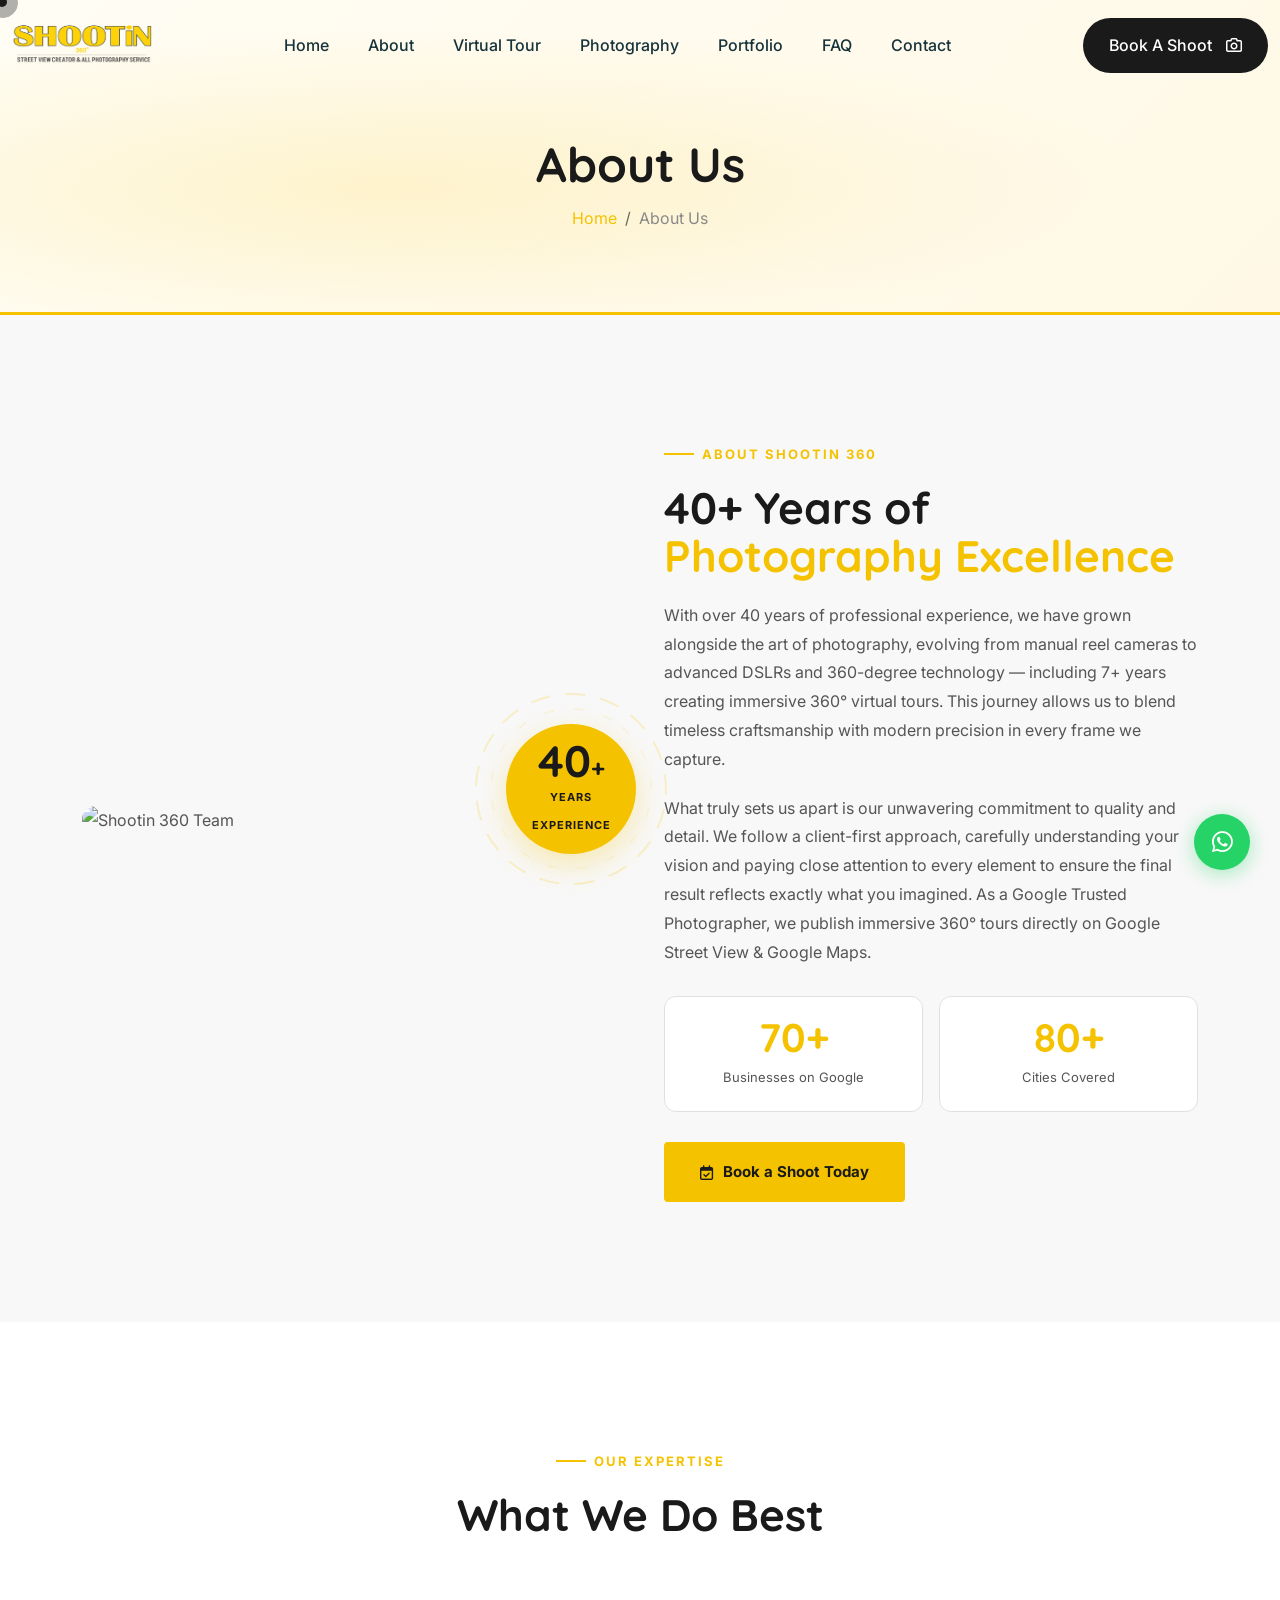
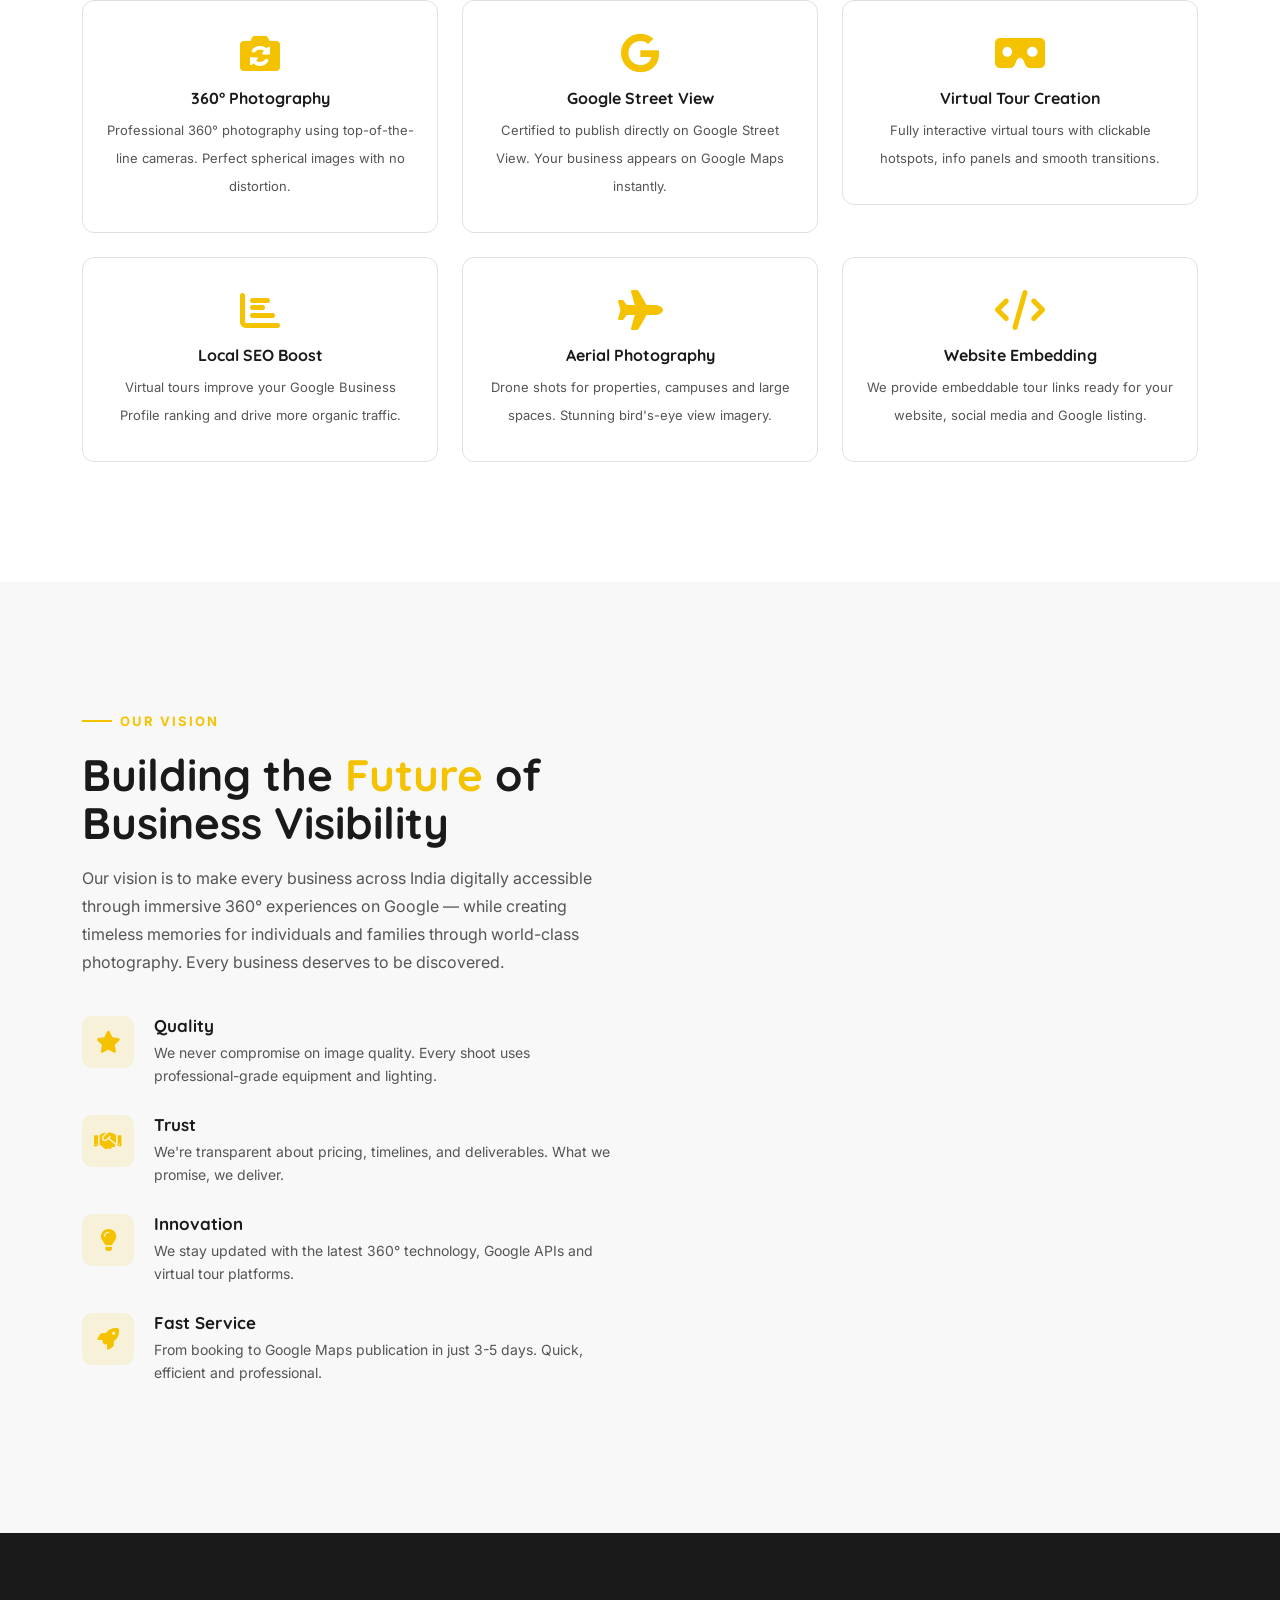
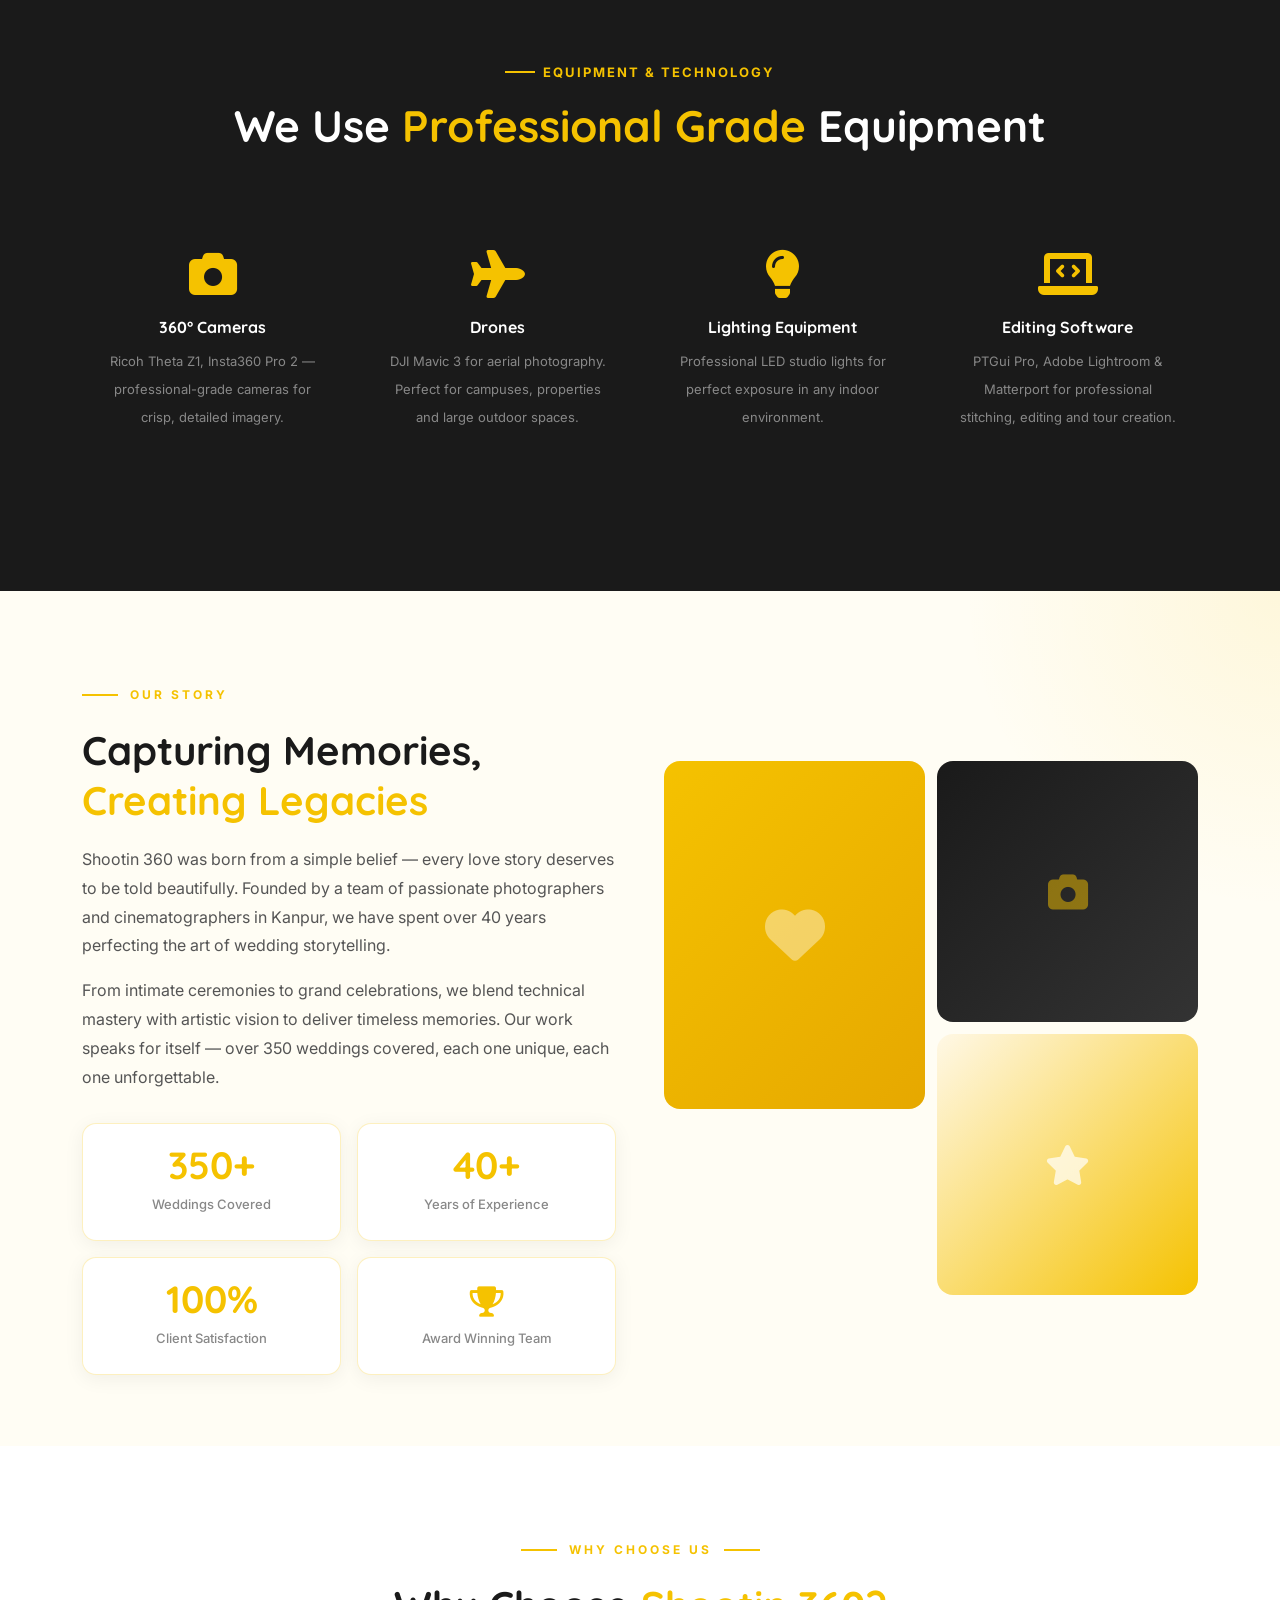
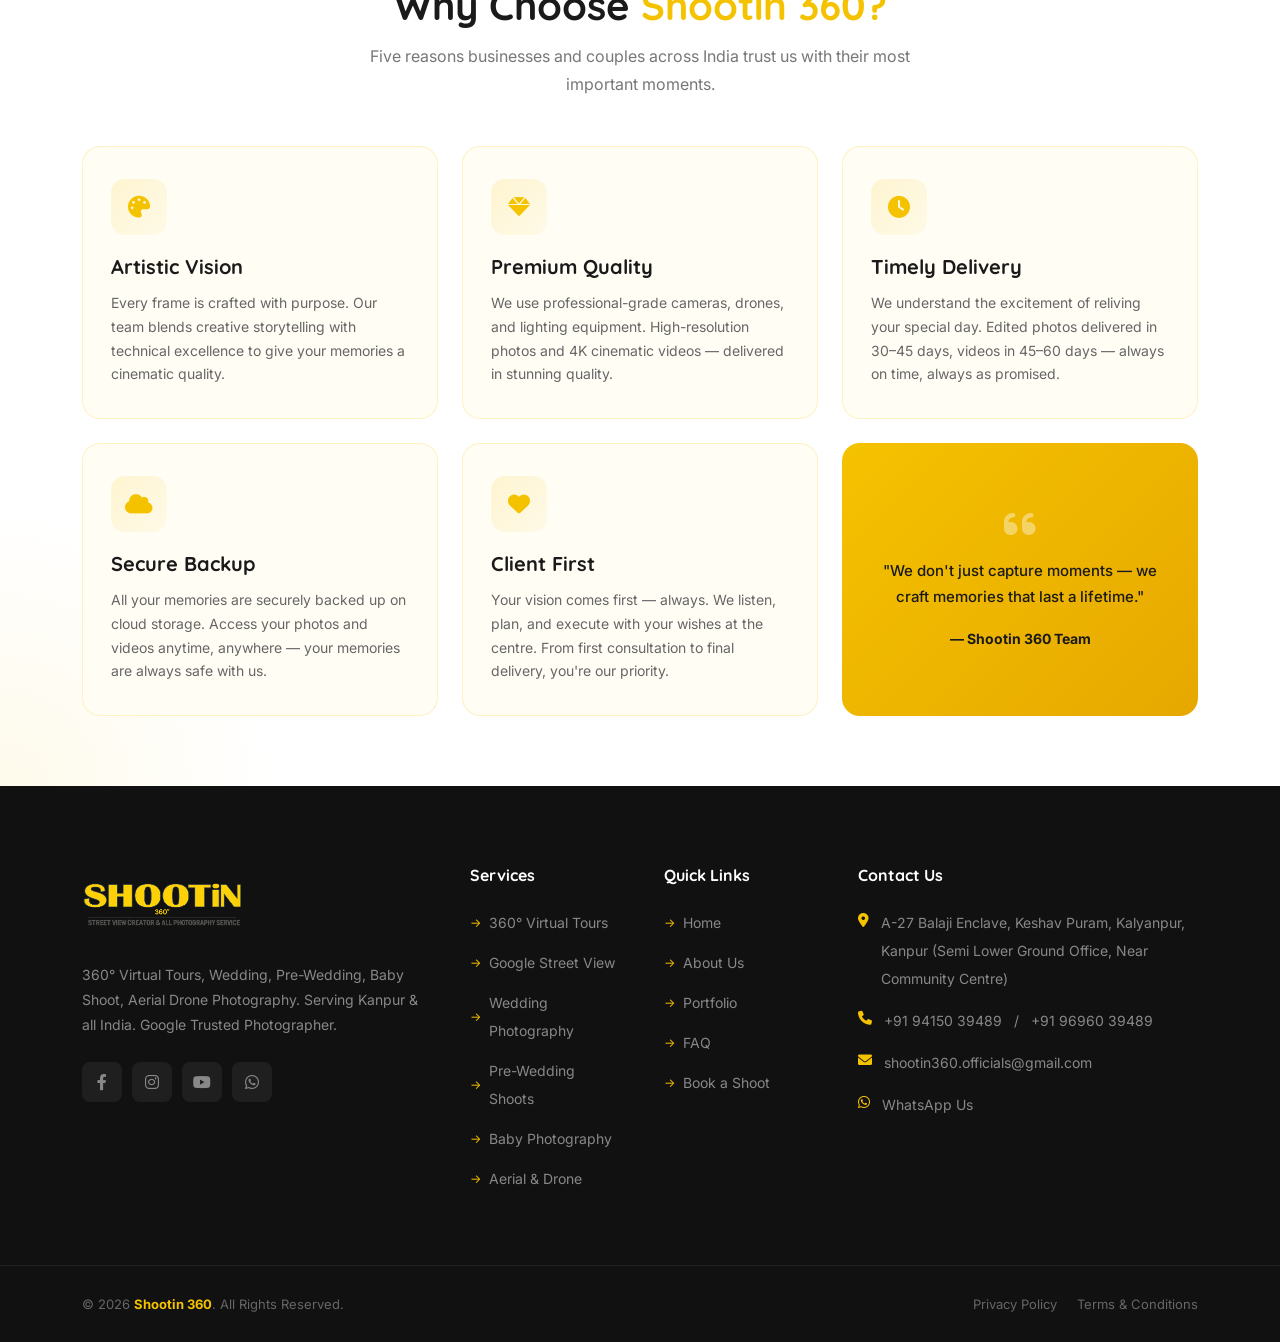
==== commit c3529821: "Standardize key stats across the whole website - Overall photography experience: 40+ years - 360° vi" ====
--- a/about.html
+++ b/about.html
@@ -11,11 +11,11 @@
         <link rel="canonical" href="https://www.shootin360.com/about.html">
         <meta property="og:type" content="website">
         <meta property="og:url" content="https://www.shootin360.com/about.html">
-        <meta property="og:title" content="About Shootin 360 | 7+ Years Photography Experience | Kanpur">
-        <meta property="og:description" content="7+ years of professional photography experience. Google Trusted Photographer in Kanpur — 360° Virtual Tours, Wedding, Pre-Wedding, Baby Shoot & Aerial Photography.">
+        <meta property="og:title" content="About Shootin 360 | 40+ Years Photography Experience | Kanpur">
+        <meta property="og:description" content="40+ years of professional photography experience. Google Trusted Photographer in Kanpur — 360° Virtual Tours, Wedding, Pre-Wedding, Baby Shoot & Aerial Photography.">
         <meta property="og:image" content="https://www.shootin360.com/assets/img/og-image.jpg">
         <script type="application/ld+json">
-        {"@context":"https://schema.org","@type":"AboutPage","name":"About Shootin 360","description":"7+ years of professional photography experience. Google Trusted Photographer in Kanpur specializing in 360° Virtual Tours, Wedding, Pre-Wedding, Baby Shoot & Aerial Photography.","url":"https://www.shootin360.com/about.html","author":{"@type":"LocalBusiness","name":"Shootin 360","telephone":"+919415039489","address":{"@type":"PostalAddress","streetAddress":"A-27 Balaji Enclave, Keshav Puram, Kalyanpur","addressLocality":"Kanpur","addressRegion":"Uttar Pradesh","postalCode":"208017","addressCountry":"IN"}}}
+        {"@context":"https://schema.org","@type":"AboutPage","name":"About Shootin 360","description":"40+ years of professional photography experience. Google Trusted Photographer in Kanpur specializing in 360° Virtual Tours, Wedding, Pre-Wedding, Baby Shoot & Aerial Photography.","url":"https://www.shootin360.com/about.html","author":{"@type":"LocalBusiness","name":"Shootin 360","telephone":"+919415039489","address":{"@type":"PostalAddress","streetAddress":"A-27 Balaji Enclave, Keshav Puram, Kalyanpur","addressLocality":"Kanpur","addressRegion":"Uttar Pradesh","postalCode":"208017","addressCountry":"IN"}}}
         </script>
         <link rel="shortcut icon" href="assets/img/favicon.png">
         <link rel="stylesheet" href="assets/css/bootstrap.min.css">
@@ -283,7 +283,7 @@
                                     <div class="s360-about-img-wrap">
                                         <img src="https://images.unsplash.com/photo-1556742049-0cfed4f6a45d?w=700&auto=format&fit=crop&q=80" alt="Shootin 360 Team" style="height:480px;">
                                         <div class="s360-exp-badge">
-                                            <span class="num">7<span style="font-size:24px;">+</span></span>
+                                            <span class="num">40<span style="font-size:24px;">+</span></span>
                                             <span class="txt">Years<br>Experience</span>
                                         </div>
                                         <!-- Animated ring around badge -->
@@ -299,9 +299,9 @@
                                 </div>
                                 <div class="col-lg-6 wow fadeInRight" data-wow-delay=".3s">
                                     <div class="s360-section-label">About Shootin 360</div>
-                                    <h2 style="margin-bottom:20px;">7+ Years of <span style="color:var(--theme);">Photography Excellence</span> & Virtual Tours</h2>
+                                    <h2 style="margin-bottom:20px;">40+ Years of <span style="color:var(--theme);">Photography Excellence</span></h2>
                                     <p style="color:var(--text);line-height:1.8;margin-bottom:20px;">
-                                        With over 7 years of professional experience, we have grown alongside the art of photography, evolving from manual reel cameras to advanced DSLRs and 360-degree technology. This journey allows us to blend timeless craftsmanship with modern precision in every frame we capture.
+                                        With over 40 years of professional experience, we have grown alongside the art of photography, evolving from manual reel cameras to advanced DSLRs and 360-degree technology — including 7+ years creating immersive 360° virtual tours. This journey allows us to blend timeless craftsmanship with modern precision in every frame we capture.
                                     </p>
                                     <p style="color:var(--text);line-height:1.8;margin-bottom:30px;">
                                         What truly sets us apart is our unwavering commitment to quality and detail. We follow a client-first approach, carefully understanding your vision and paying close attention to every element to ensure the final result reflects exactly what you imagined. As a Google Trusted Photographer, we publish immersive 360° tours directly on Google Street View & Google Maps.
@@ -309,13 +309,13 @@
                                     <div class="row g-3 mb-30">
                                         <div class="col-6">
                                             <div style="background:#fff;border-radius:12px;padding:20px;border:1px solid #e0e0e0;text-align:center;">
-                                                <div style="font-size:40px;font-weight:800;color:var(--theme);font-family:'Quicksand',sans-serif;line-height:1;">100+</div>
+                                                <div style="font-size:40px;font-weight:800;color:var(--theme);font-family:'Quicksand',sans-serif;line-height:1;">70+</div>
                                                 <div style="font-size:13px;color:var(--text);margin-top:6px;">Businesses on Google</div>
                                             </div>
                                         </div>
                                         <div class="col-6">
                                             <div style="background:#fff;border-radius:12px;padding:20px;border:1px solid #e0e0e0;text-align:center;">
-                                                <div style="font-size:40px;font-weight:800;color:var(--theme);font-family:'Quicksand',sans-serif;line-height:1;">50+</div>
+                                                <div style="font-size:40px;font-weight:800;color:var(--theme);font-family:'Quicksand',sans-serif;line-height:1;">80+</div>
                                                 <div style="font-size:13px;color:var(--text);margin-top:6px;">Cities Covered</div>
                                             </div>
                                         </div>
@@ -463,21 +463,21 @@
                                         Capturing Memories,<br><span style="color:#F5C200;">Creating Legacies</span>
                                     </h2>
                                     <p style="color:#555;font-size:16px;line-height:1.8;margin-bottom:16px;">
-                                        Shootin 360 was born from a simple belief — every love story deserves to be told beautifully. Founded by a team of passionate photographers and cinematographers in Kanpur, we have spent over 7 years perfecting the art of wedding storytelling.
+                                        Shootin 360 was born from a simple belief — every love story deserves to be told beautifully. Founded by a team of passionate photographers and cinematographers in Kanpur, we have spent over 40 years perfecting the art of wedding storytelling.
                                     </p>
                                     <p style="color:#555;font-size:16px;line-height:1.8;margin-bottom:32px;">
-                                        From intimate ceremonies to grand celebrations, we blend technical mastery with artistic vision to deliver timeless memories. Our work speaks for itself — over 1000 weddings covered, each one unique, each one unforgettable.
+                                        From intimate ceremonies to grand celebrations, we blend technical mastery with artistic vision to deliver timeless memories. Our work speaks for itself — over 350 weddings covered, each one unique, each one unforgettable.
                                     </p>
                                     <div class="row g-3">
                                         <div class="col-6">
                                             <div style="background:#fff;border:1px solid rgba(245,194,0,0.25);border-radius:14px;padding:22px 18px;text-align:center;box-shadow:0 4px 20px rgba(0,0,0,0.06);">
-                                                <div style="font-family:'Quicksand',sans-serif;font-size:38px;font-weight:800;color:#F5C200;line-height:1;">1000+</div>
+                                                <div style="font-family:'Quicksand',sans-serif;font-size:38px;font-weight:800;color:#F5C200;line-height:1;">350+</div>
                                                 <div style="color:#888;font-size:13px;margin-top:6px;font-weight:500;">Weddings Covered</div>
                                             </div>
                                         </div>
                                         <div class="col-6">
                                             <div style="background:#fff;border:1px solid rgba(245,194,0,0.25);border-radius:14px;padding:22px 18px;text-align:center;box-shadow:0 4px 20px rgba(0,0,0,0.06);">
-                                                <div style="font-family:'Quicksand',sans-serif;font-size:38px;font-weight:800;color:#F5C200;line-height:1;">7+</div>
+                                                <div style="font-family:'Quicksand',sans-serif;font-size:38px;font-weight:800;color:#F5C200;line-height:1;">40+</div>
                                                 <div style="color:#888;font-size:13px;margin-top:6px;font-weight:500;">Years of Experience</div>
                                             </div>
                                         </div>
--- a/assets/css/main.css
+++ b/assets/css/main.css
@@ -34,9 +34,9 @@
 }
 
 /* ===== Shootin360 fast scroll-reveal override (WOW.js / animate.css) ===== */
-.wow {
-  visibility: hidden;
-}
+/* NOTE: do NOT globally set .wow { visibility:hidden } — WOW.js manages hiding
+   itself, and a CSS-forced hide leaves content invisible if WOW doesn't run or
+   doesn't fire under GSAP ScrollSmoother. Keep only the faster timing below. */
 .animated {
   animation-duration: 0.6s;
   animation-fill-mode: both;
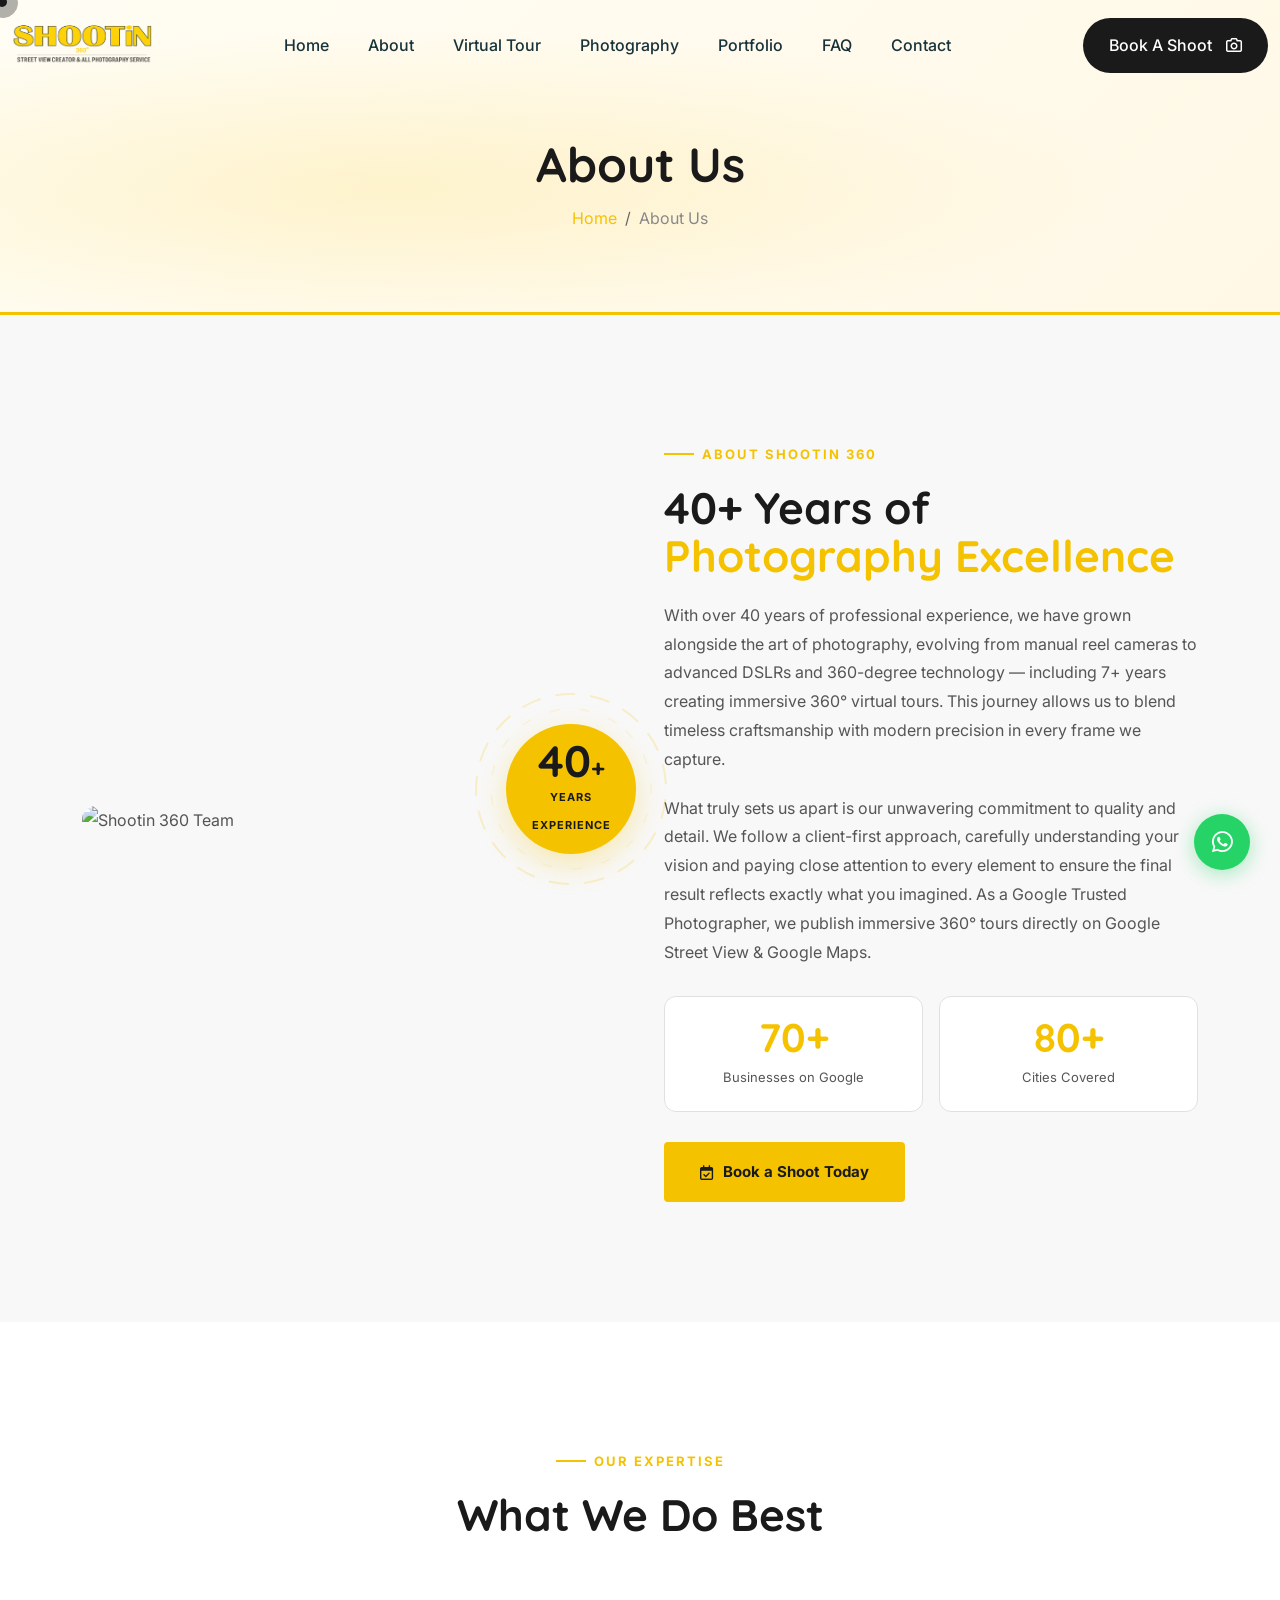
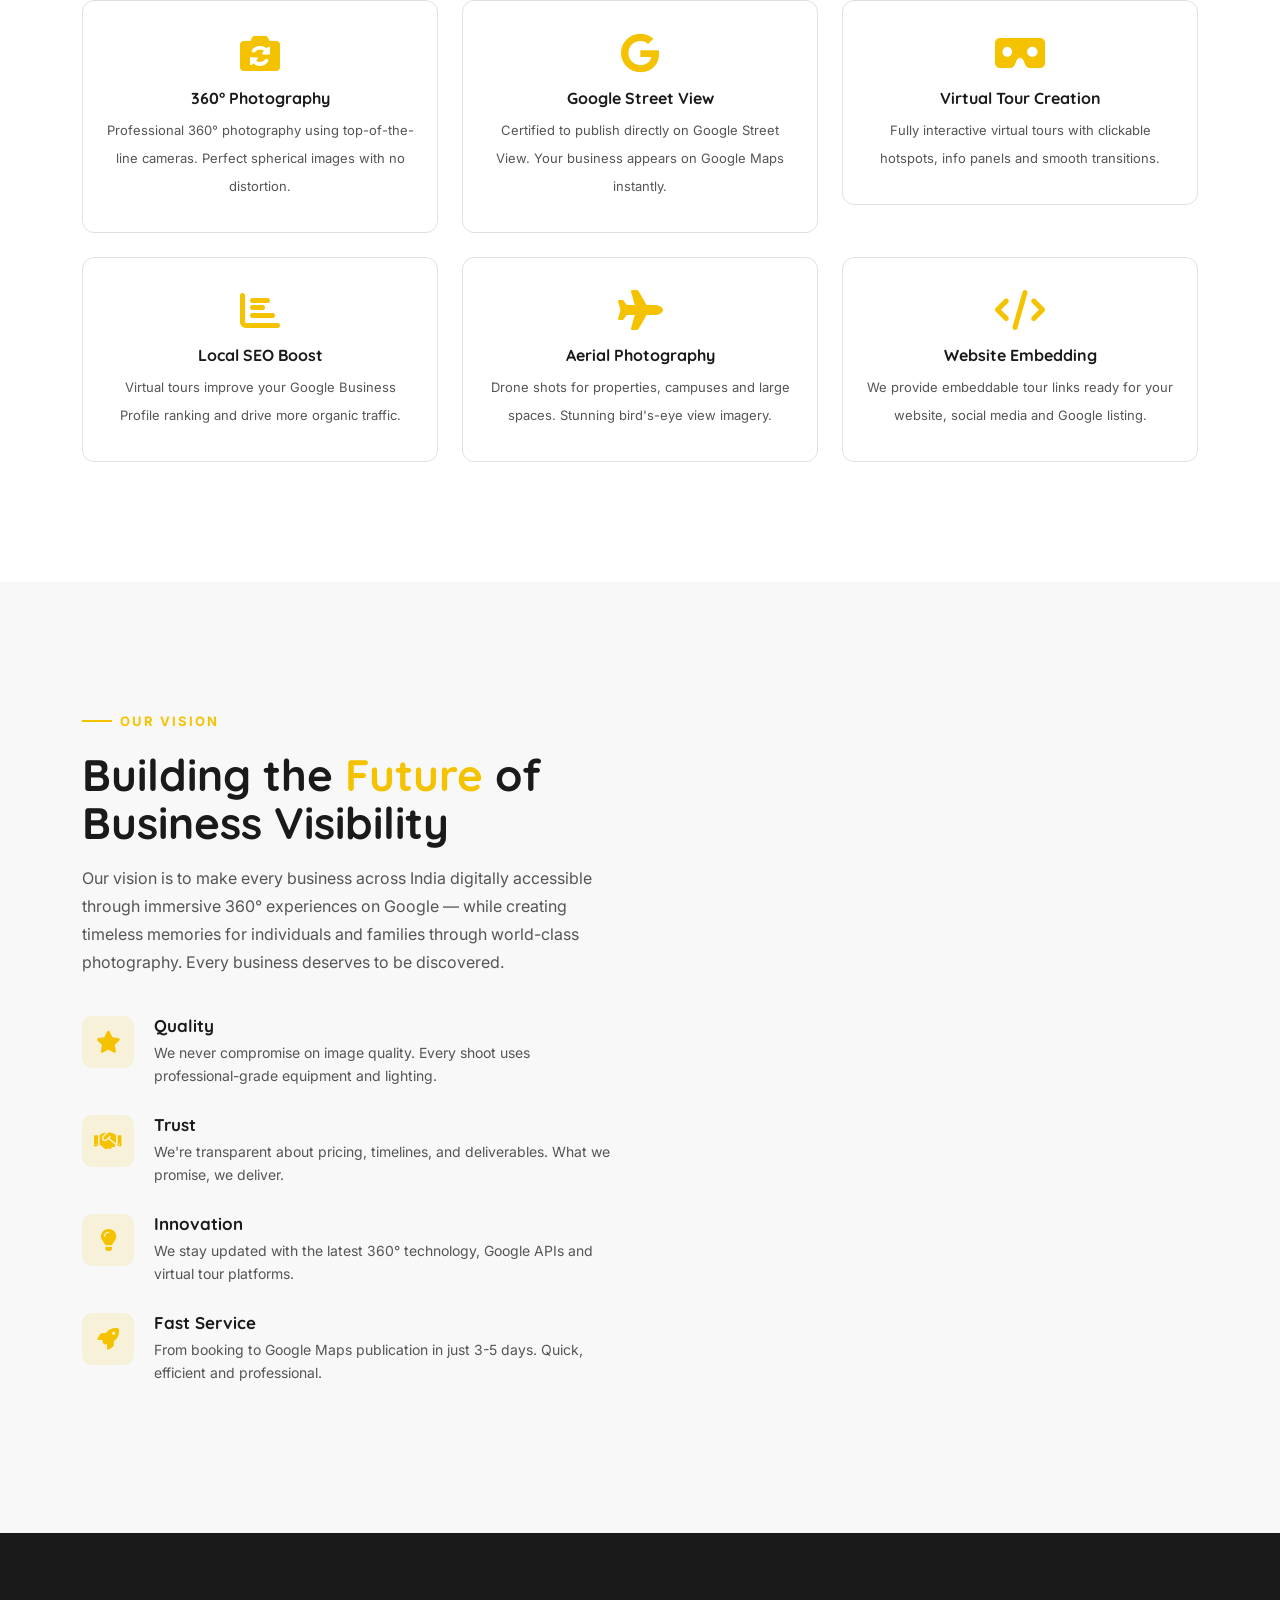
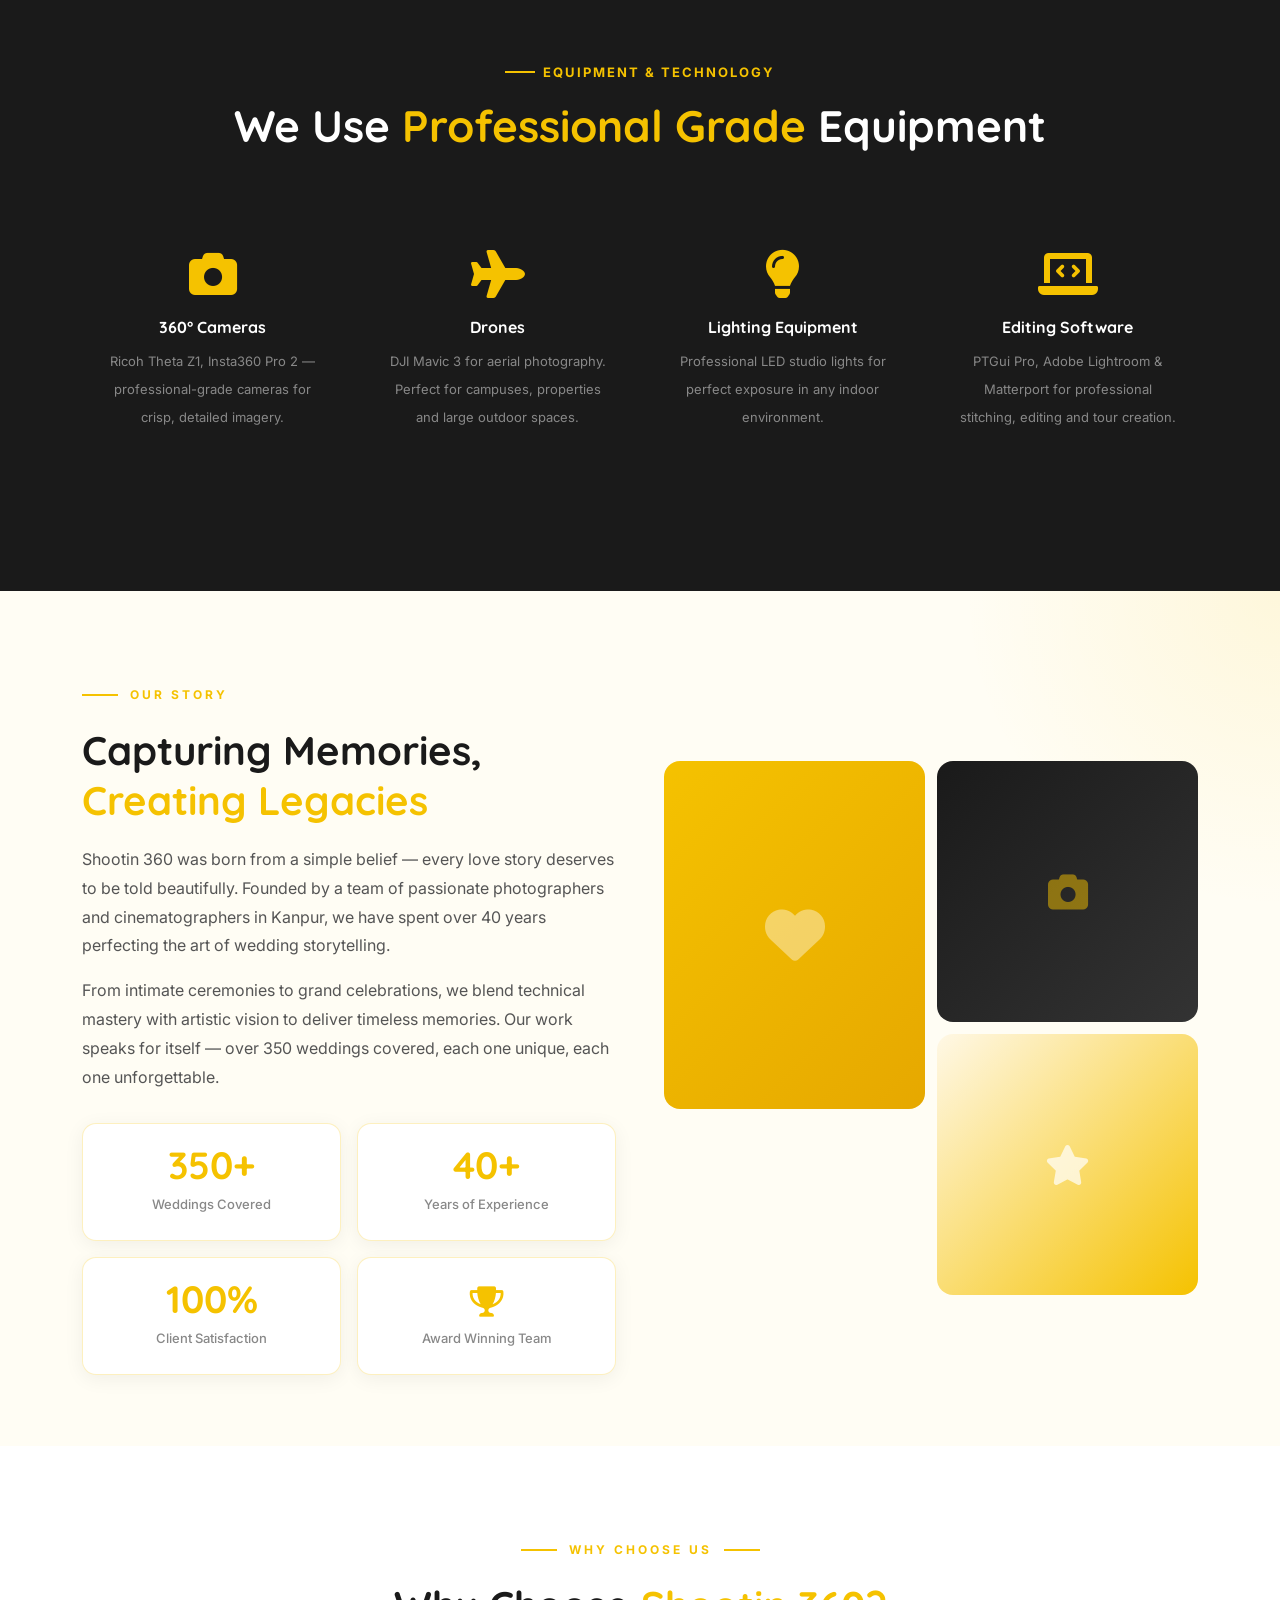
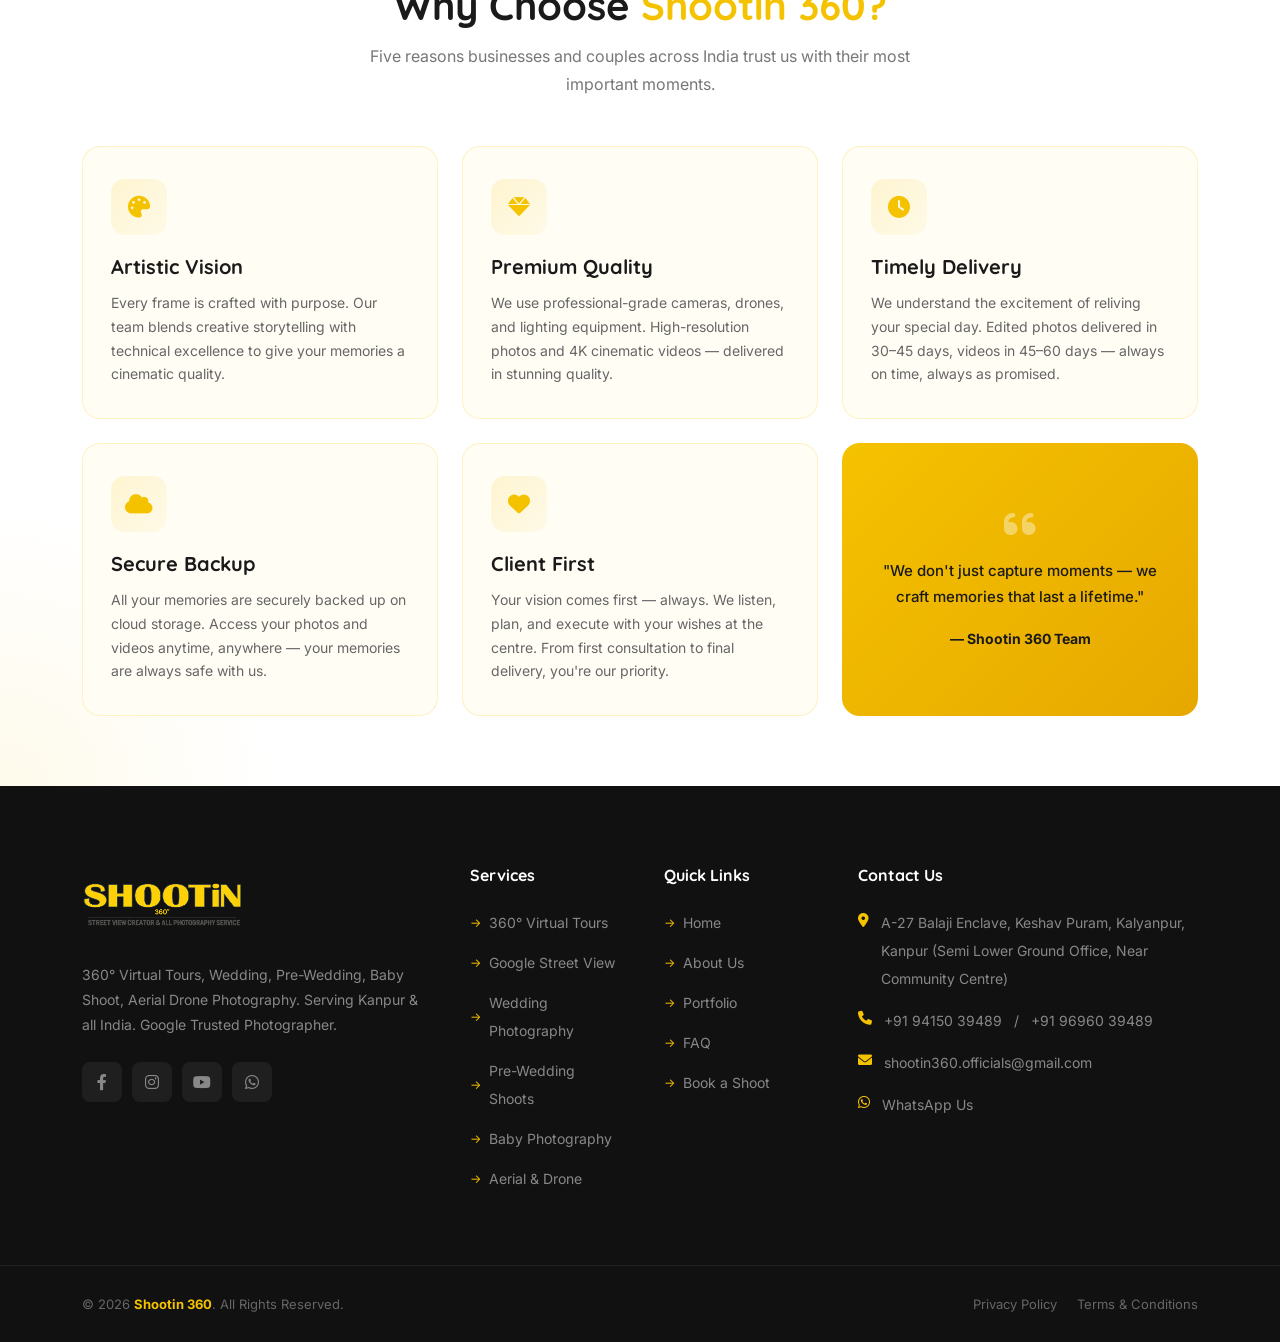
==== commit 9fdff8a4: "Home page updates + footer location link - Move "Our Portfolio" section above "Why Choose Us" - Conv" ====
--- a/about.html
+++ b/about.html
@@ -625,7 +625,7 @@
                                 <div class="col-lg-4 col-md-6 wow fadeInUp" data-wow-delay=".5s">
                                     <h5>Contact Us</h5>
                                     <ul class="s360-footer-contact list-unstyled">
-                                        <li><i class="fa-solid fa-location-dot"></i><span>A-27 Balaji Enclave, Keshav Puram, Kalyanpur, Kanpur (Semi Lower Ground Office, Near Community Centre)</span></li>
+                                        <li><i class="fa-solid fa-location-dot"></i><span><a href="https://www.google.com/maps/search/?api=1&amp;query=Shootin+360+A-27+Balaji+Enclave+Keshav+Puram+Kalyanpur+Kanpur" target="_blank" rel="noopener" title="View on Google Maps" style="color:inherit;text-decoration:none;">A-27 Balaji Enclave, Keshav Puram, Kalyanpur, Kanpur (Semi Lower Ground Office, Near Community Centre)</a></span></li>
                                         <li><i class="fa-solid fa-phone"></i><a href="tel:+919415039489">+91 94150 39489</a> / <a href="tel:+919696039489">+91 96960 39489</a></li>
                                         <li><i class="fa-solid fa-envelope"></i><a href="mailto:shootin360.officials@gmail.com">shootin360.officials@gmail.com</a></li>
                                         <li><i class="fab fa-whatsapp"></i><a href="https://wa.me/919415039489">WhatsApp Us</a></li>
--- a/assets/css/main.css
+++ b/assets/css/main.css
@@ -10601,14 +10601,12 @@
 /* Card hover lift */
 .s360-service-card,
 .s360-testi-card,
-.s360-svc-visual,
-.s360-process-step {
+.s360-svc-visual {
   transition: transform .28s cubic-bezier(0.22, 0.61, 0.36, 1), box-shadow .28s ease;
 }
 .s360-service-card:hover,
 .s360-testi-card:hover,
-.s360-svc-visual:hover,
-.s360-process-step:hover {
+.s360-svc-visual:hover {
   transform: translateY(-6px);
   box-shadow: 0 20px 40px rgba(0, 0, 0, 0.12);
 }
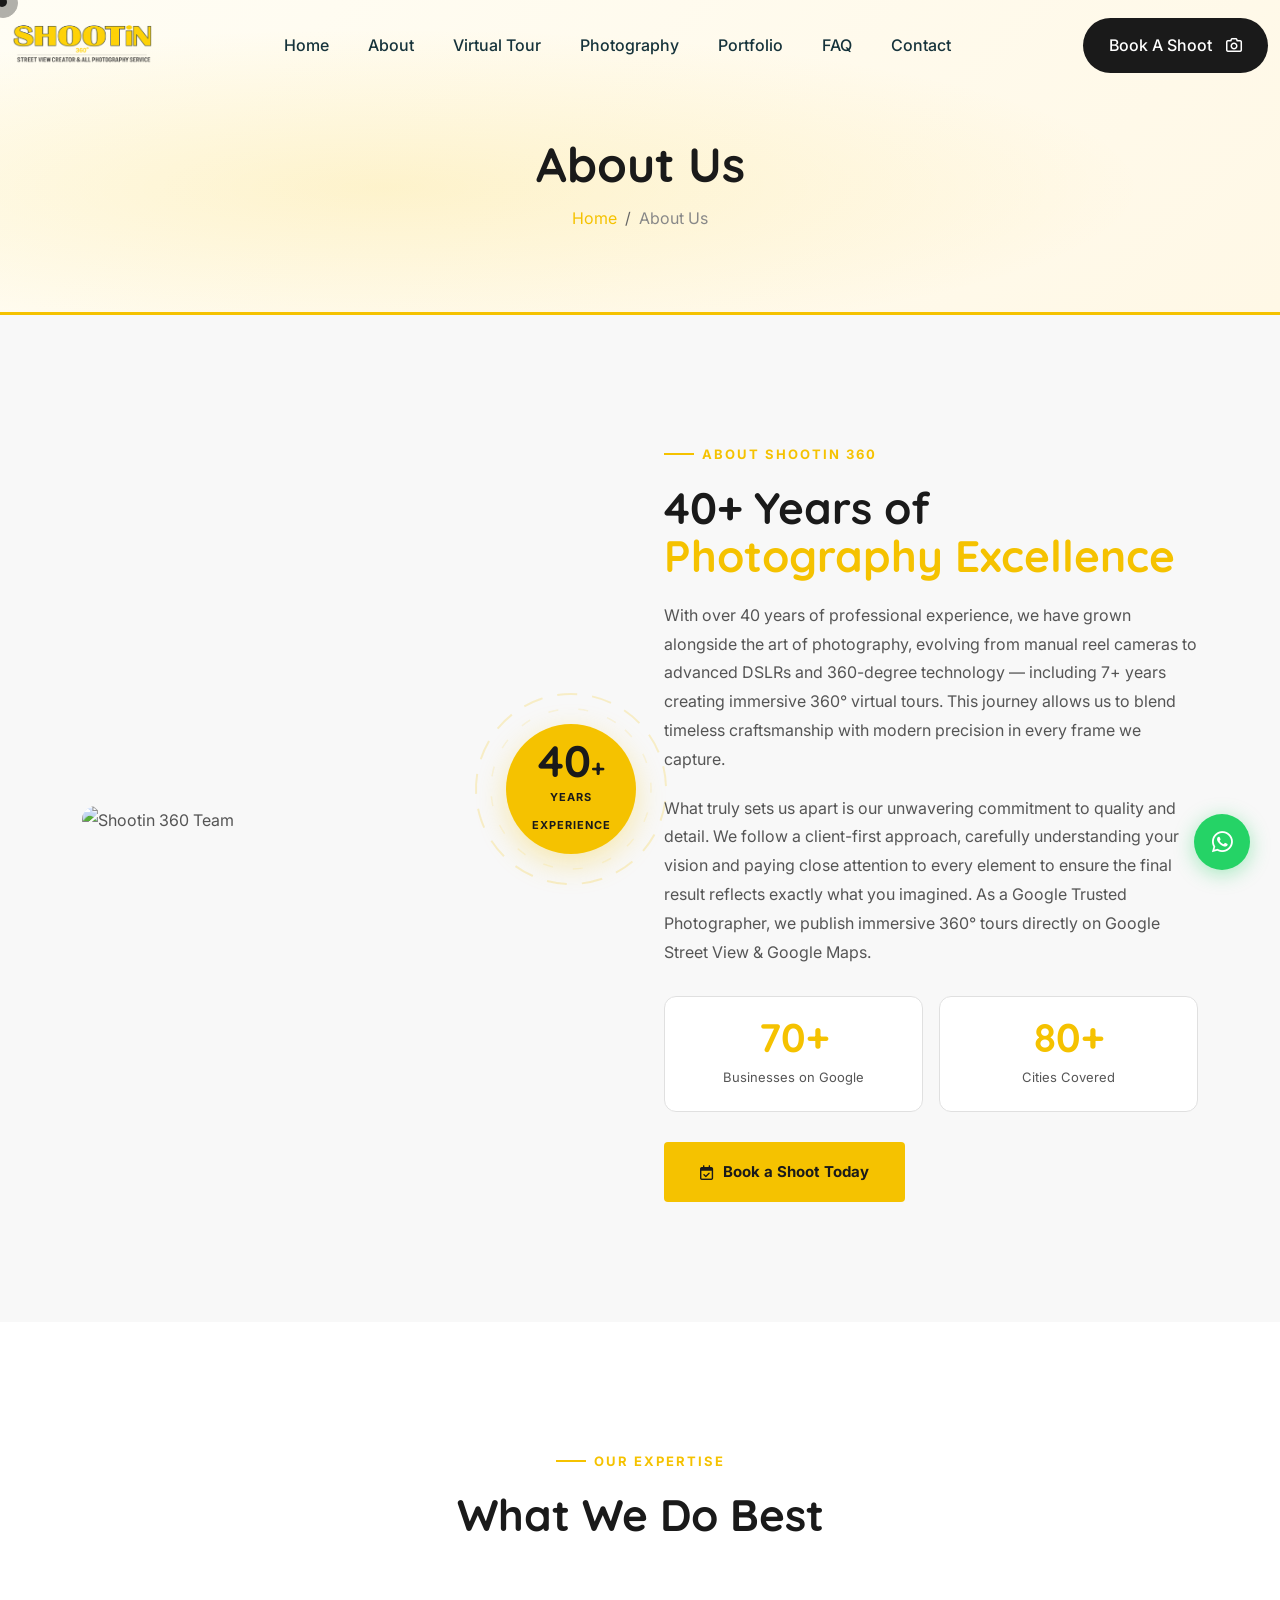
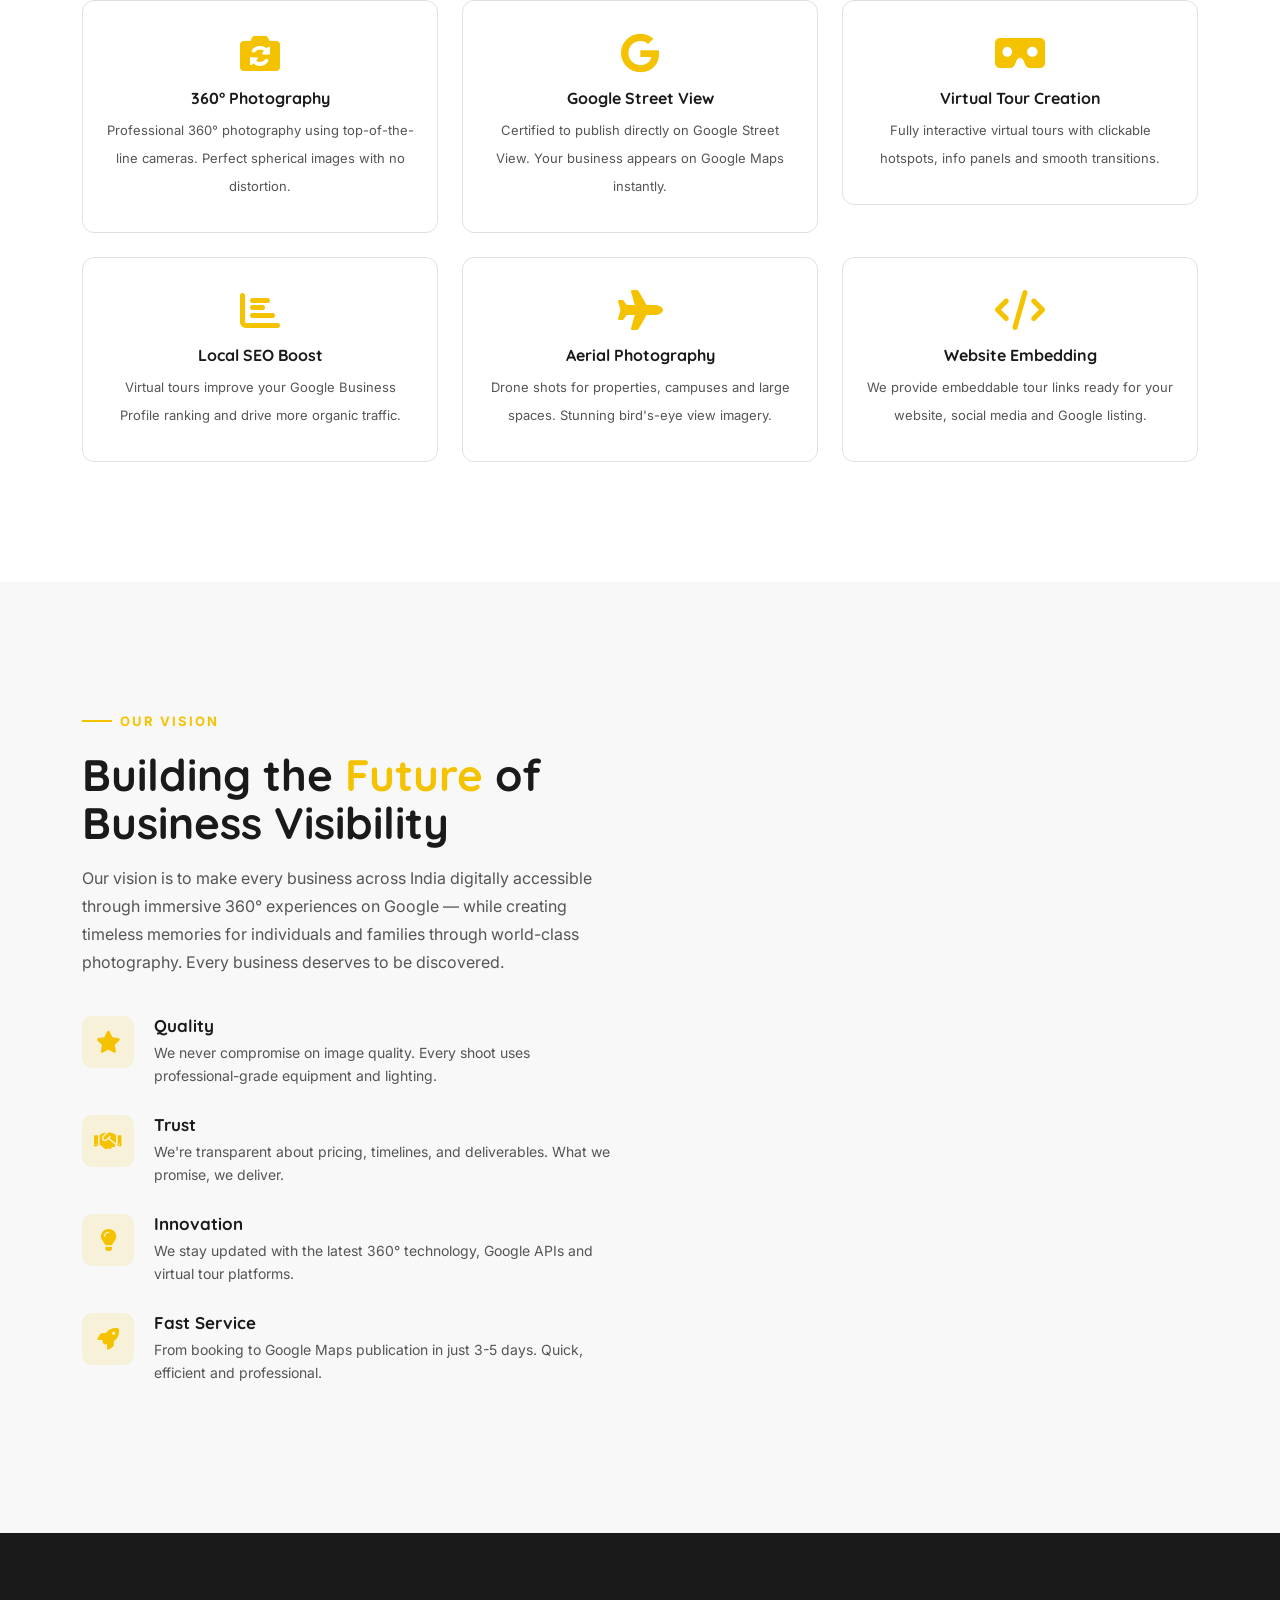
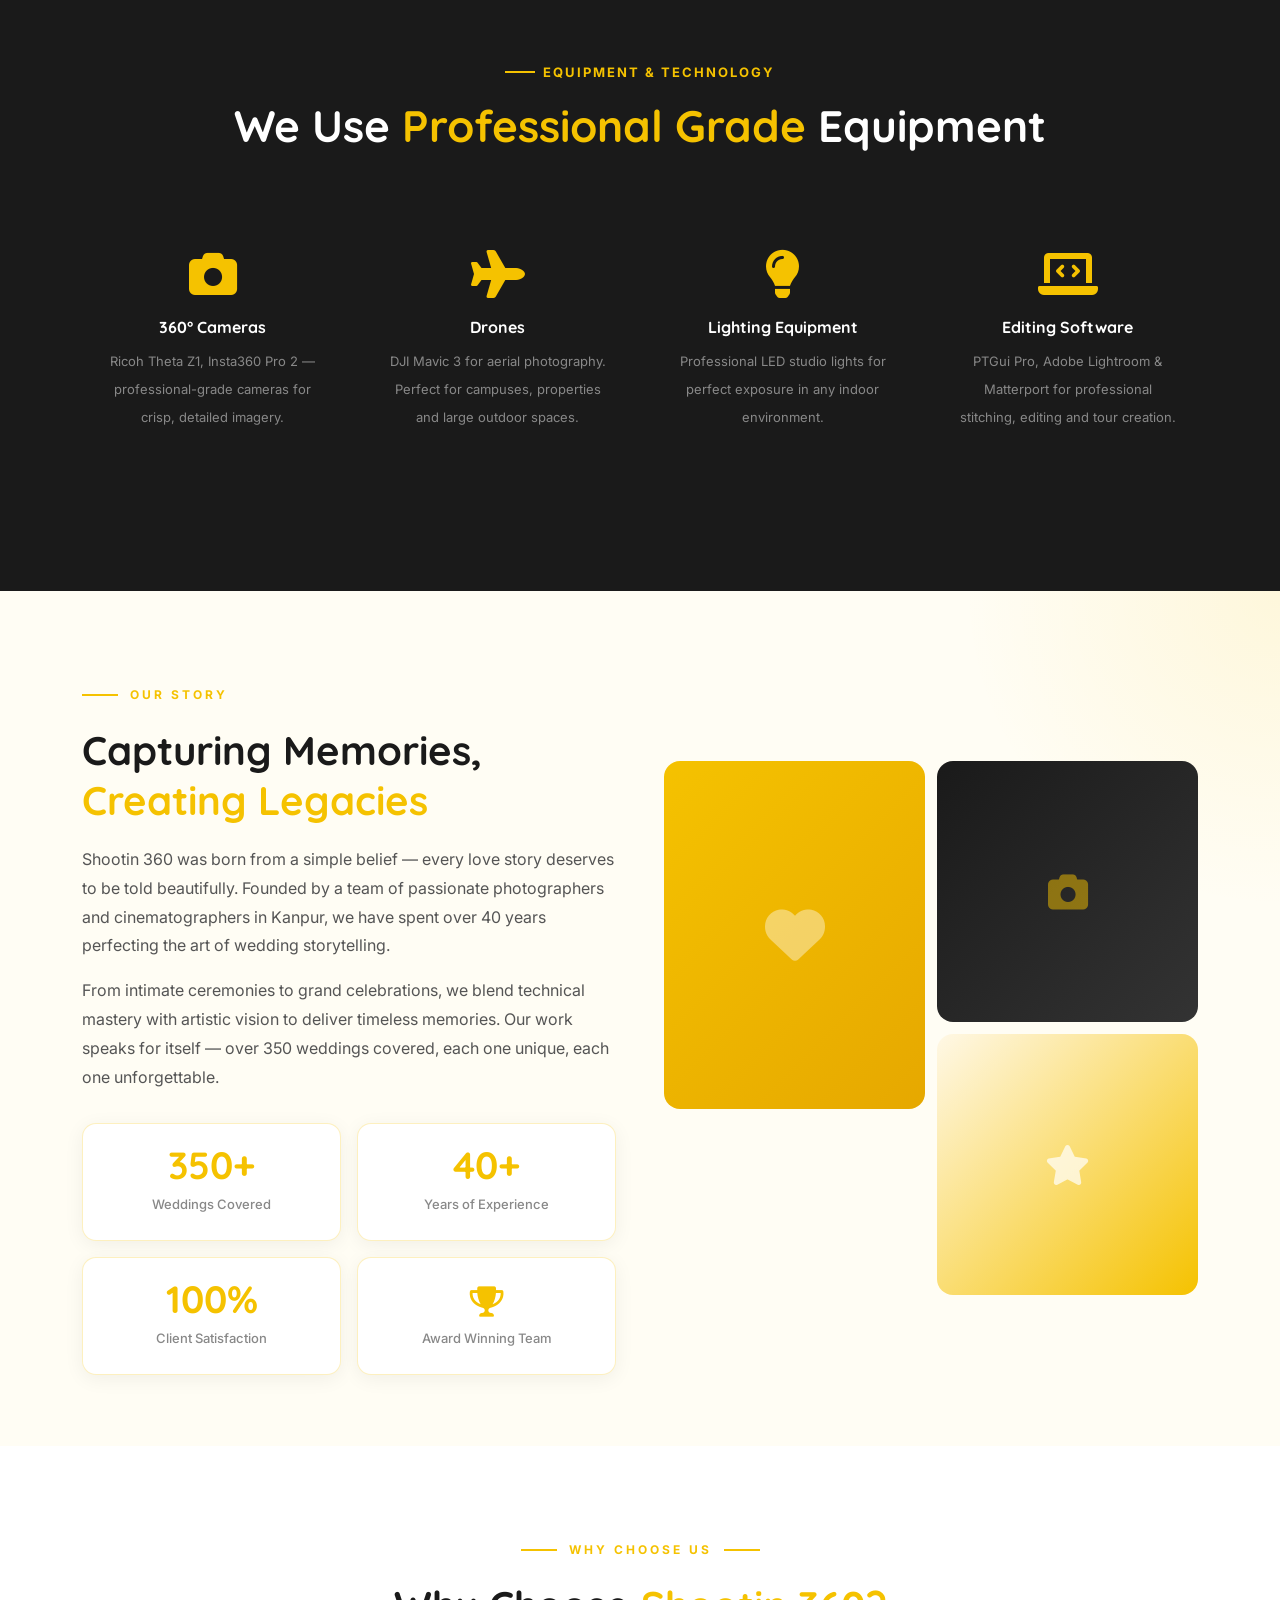
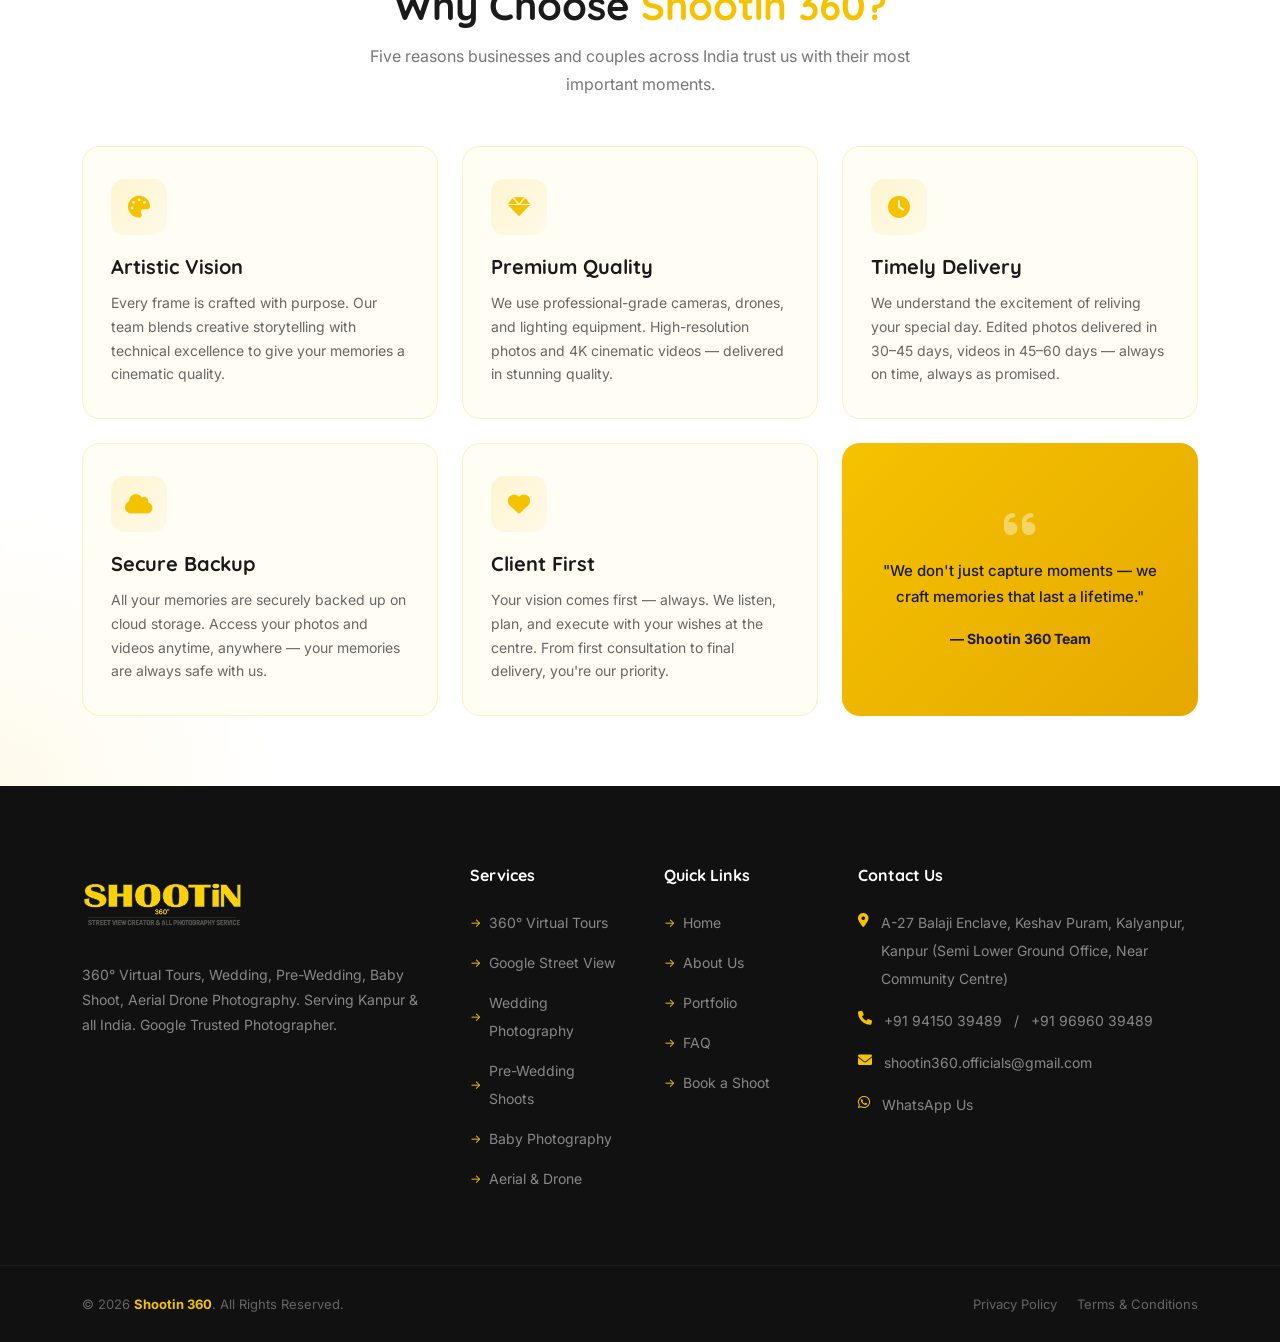
==== commit 484b9d36: "Heading tweak, footer address hover, remove social media - Service Areas heading: "Globally" now flo" ====
--- a/about.html
+++ b/about.html
@@ -217,14 +217,6 @@
                                 <div class="contact-details"><span class="sub-info">Email</span><p><a href="mailto:shootin360.officials@gmail.com">shootin360.officials@gmail.com</a></p></div>
                             </div>
                         </div>
-                        <div class="social-icon-list">
-                            <span class="follow-title">Follow us:</span>
-                            <div class="social-icon d-flex align-items-center">
-                                <a href="#"><i class="fab fa-facebook-f"></i></a>
-                                <a href="#"><i class="fab fa-instagram"></i></a>
-                                <a href="#"><i class="fab fa-youtube"></i></a>
-                            </div>
-                        </div>
                     </div>
                 </div>
             </div>
@@ -594,12 +586,6 @@
                                         <img src="assets/img/logo/Logo.png" height="80" alt="Shootin 360 Logo">
                                     </a>
                                     <p style="color:#888;font-size:14px;line-height:1.8;margin:16px 0 24px;">360° Virtual Tours, Wedding, Pre-Wedding, Baby Shoot, Aerial Drone Photography. Serving Kanpur & all India. Google Trusted Photographer.</p>
-                                    <div class="s360-social">
-                                        <a href="#"><i class="fab fa-facebook-f"></i></a>
-                                        <a href="#"><i class="fab fa-instagram"></i></a>
-                                        <a href="#"><i class="fab fa-youtube"></i></a>
-                                        <a href="https://wa.me/919415039489"><i class="fab fa-whatsapp"></i></a>
-                                    </div>
                                 </div>
                                 <div class="col-lg-2 col-md-6 wow fadeInUp" data-wow-delay=".3s">
                                     <h5>Services</h5>
@@ -625,7 +611,7 @@
                                 <div class="col-lg-4 col-md-6 wow fadeInUp" data-wow-delay=".5s">
                                     <h5>Contact Us</h5>
                                     <ul class="s360-footer-contact list-unstyled">
-                                        <li><i class="fa-solid fa-location-dot"></i><span><a href="https://www.google.com/maps/search/?api=1&amp;query=Shootin+360+A-27+Balaji+Enclave+Keshav+Puram+Kalyanpur+Kanpur" target="_blank" rel="noopener" title="View on Google Maps" style="color:inherit;text-decoration:none;">A-27 Balaji Enclave, Keshav Puram, Kalyanpur, Kanpur (Semi Lower Ground Office, Near Community Centre)</a></span></li>
+                                        <li><i class="fa-solid fa-location-dot"></i><span><a href="https://www.google.com/maps/search/?api=1&amp;query=Shootin+360+A-27+Balaji+Enclave+Keshav+Puram+Kalyanpur+Kanpur" target="_blank" rel="noopener" title="View on Google Maps" class="s360-addr-link">A-27 Balaji Enclave, Keshav Puram, Kalyanpur, Kanpur (Semi Lower Ground Office, Near Community Centre)</a></span></li>
                                         <li><i class="fa-solid fa-phone"></i><a href="tel:+919415039489">+91 94150 39489</a> / <a href="tel:+919696039489">+91 96960 39489</a></li>
                                         <li><i class="fa-solid fa-envelope"></i><a href="mailto:shootin360.officials@gmail.com">shootin360.officials@gmail.com</a></li>
                                         <li><i class="fab fa-whatsapp"></i><a href="https://wa.me/919415039489">WhatsApp Us</a></li>
--- a/assets/css/main.css
+++ b/assets/css/main.css
@@ -10641,4 +10641,6 @@
     animation-iteration-count: 1 !important;
   }
 }
-/*# sourceMappingURL=main.css.map */+/*# sourceMappingURL=main.css.map */
+.s360-addr-link{color:inherit;text-decoration:none;transition:color .25s ease;}
+.s360-addr-link:hover{color:var(--theme);}
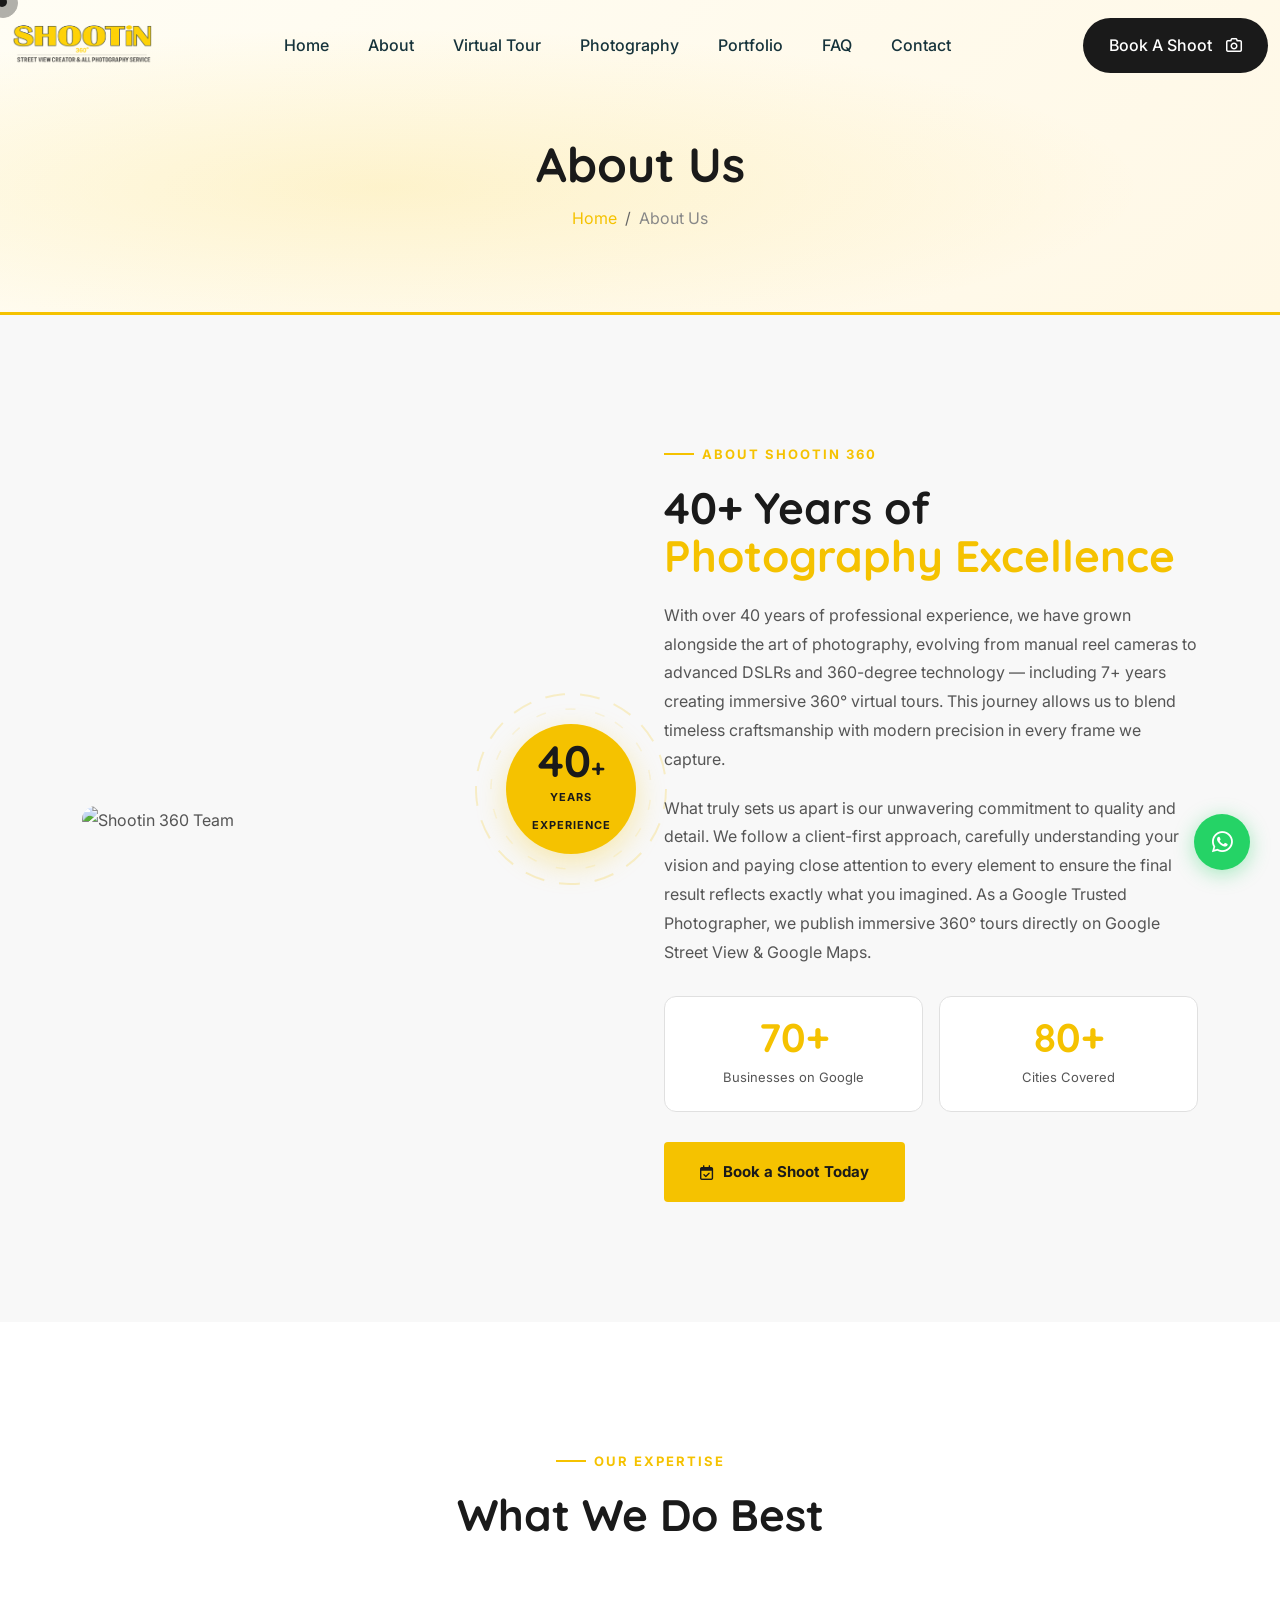
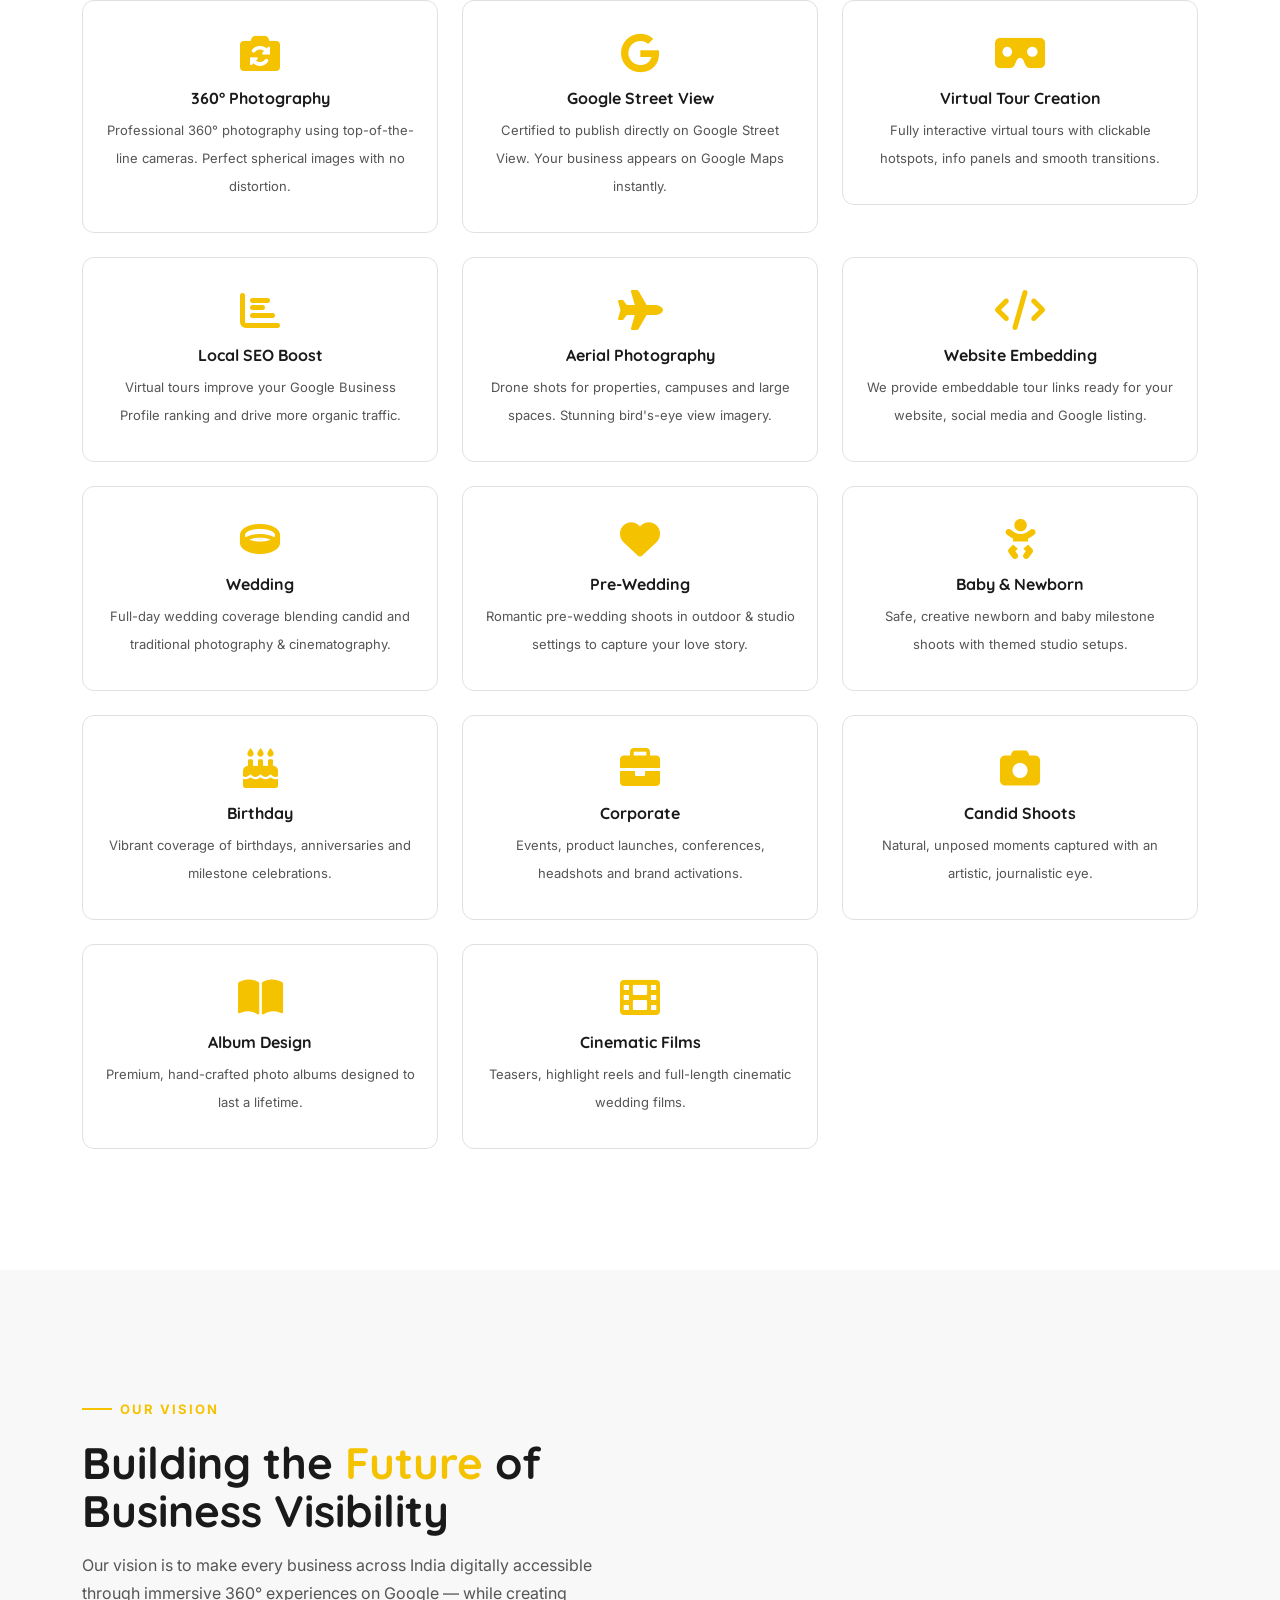
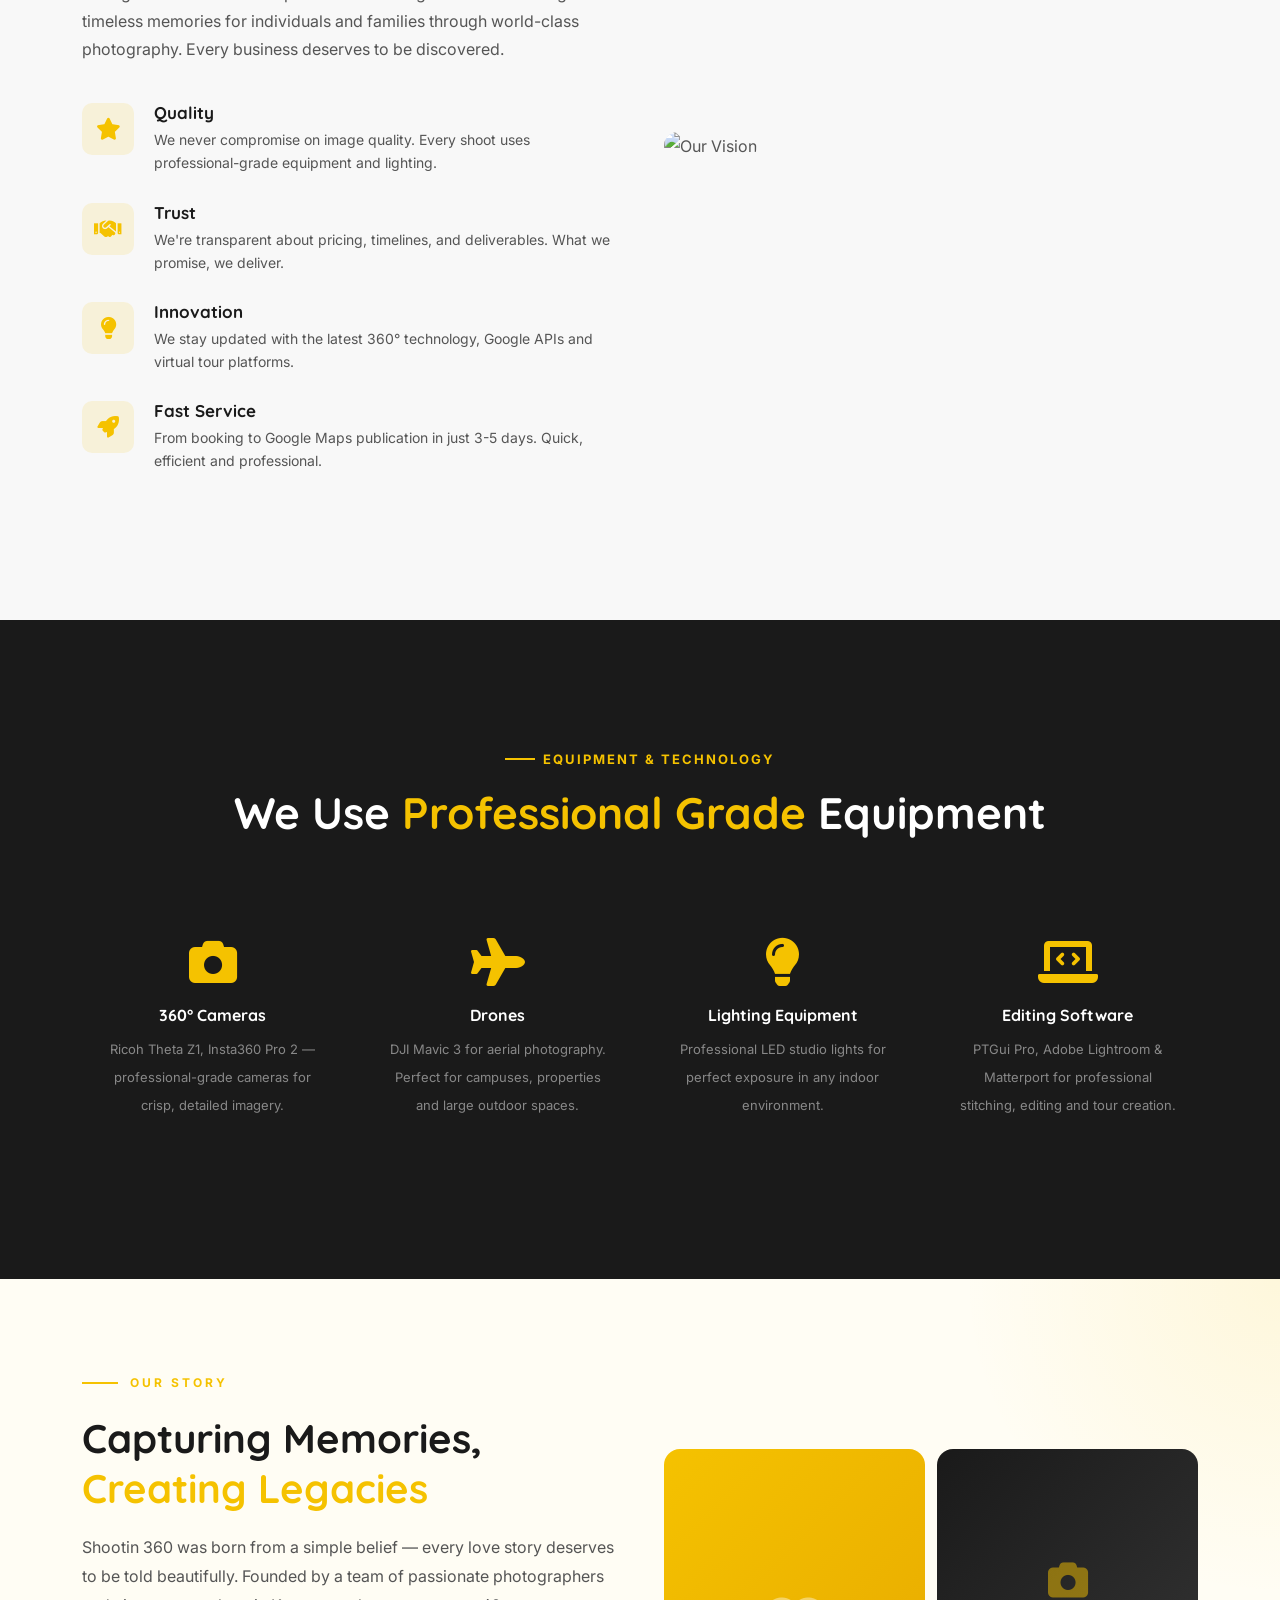
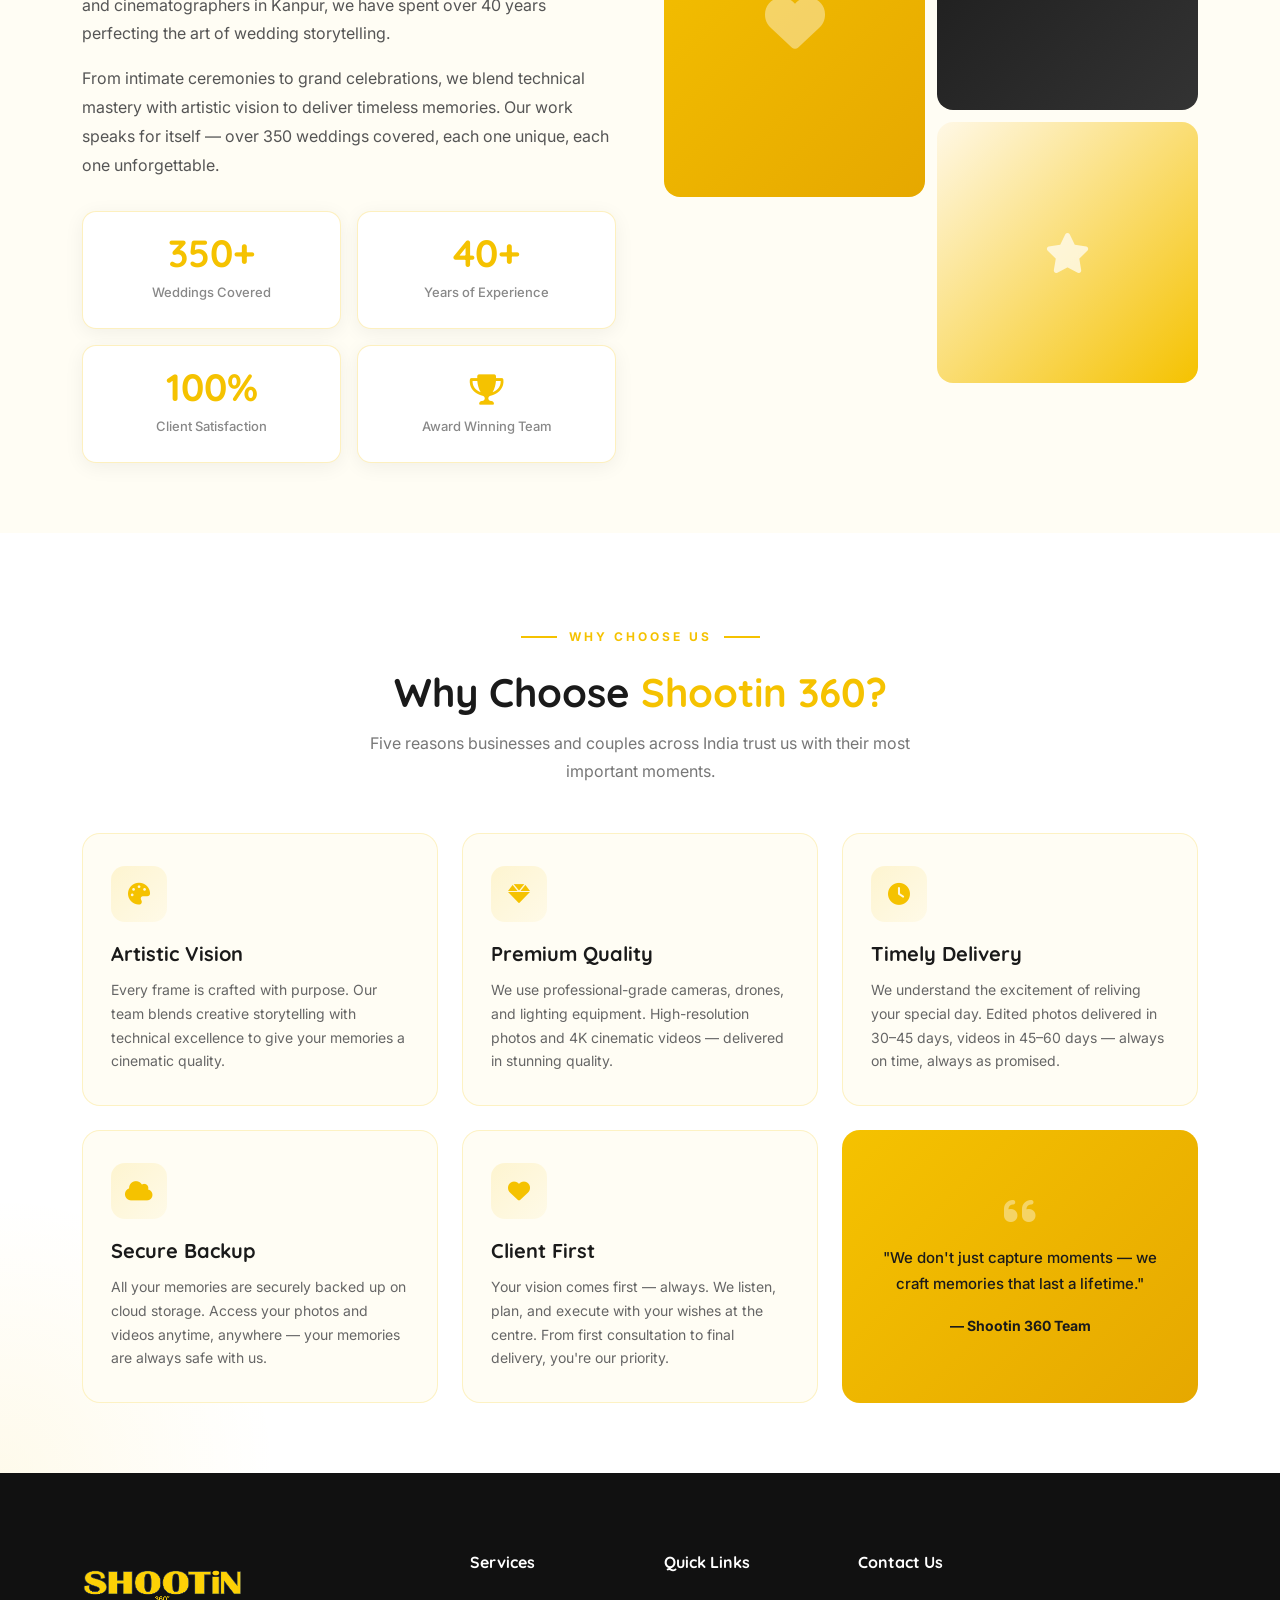
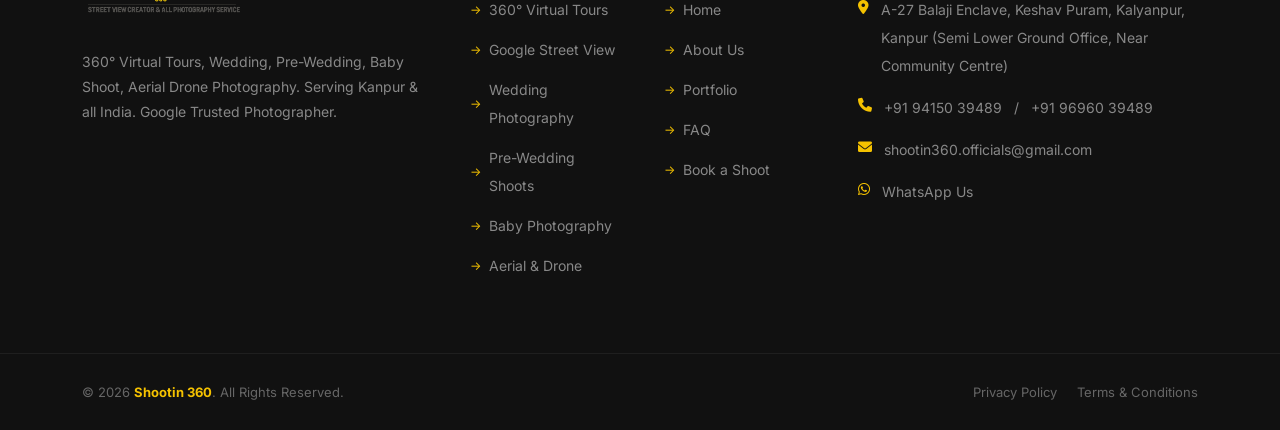
==== commit b4dfb8d1: "About: add photography services to Our Expertise Add 8 photography service cards (Wedding, Pre-Weddi" ====
--- a/about.html
+++ b/about.html
@@ -367,6 +367,62 @@
                                         <p>We provide embeddable tour links ready for your website, social media and Google listing.</p>
                                     </div>
                                 </div>
+                                <div class="col-lg-4 col-md-6 wow fadeInUp" data-wow-delay=".2s">
+                                    <div class="s360-equip-item">
+                                        <i class="fa-solid fa-ring"></i>
+                                        <h5>Wedding</h5>
+                                        <p>Full-day wedding coverage blending candid and traditional photography &amp; cinematography.</p>
+                                    </div>
+                                </div>
+                                <div class="col-lg-4 col-md-6 wow fadeInUp" data-wow-delay=".3s">
+                                    <div class="s360-equip-item">
+                                        <i class="fa-solid fa-heart"></i>
+                                        <h5>Pre-Wedding</h5>
+                                        <p>Romantic pre-wedding shoots in outdoor &amp; studio settings to capture your love story.</p>
+                                    </div>
+                                </div>
+                                <div class="col-lg-4 col-md-6 wow fadeInUp" data-wow-delay=".4s">
+                                    <div class="s360-equip-item">
+                                        <i class="fa-solid fa-baby"></i>
+                                        <h5>Baby &amp; Newborn</h5>
+                                        <p>Safe, creative newborn and baby milestone shoots with themed studio setups.</p>
+                                    </div>
+                                </div>
+                                <div class="col-lg-4 col-md-6 wow fadeInUp" data-wow-delay=".5s">
+                                    <div class="s360-equip-item">
+                                        <i class="fa-solid fa-cake-candles"></i>
+                                        <h5>Birthday</h5>
+                                        <p>Vibrant coverage of birthdays, anniversaries and milestone celebrations.</p>
+                                    </div>
+                                </div>
+                                <div class="col-lg-4 col-md-6 wow fadeInUp" data-wow-delay=".6s">
+                                    <div class="s360-equip-item">
+                                        <i class="fa-solid fa-briefcase"></i>
+                                        <h5>Corporate</h5>
+                                        <p>Events, product launches, conferences, headshots and brand activations.</p>
+                                    </div>
+                                </div>
+                                <div class="col-lg-4 col-md-6 wow fadeInUp" data-wow-delay=".7s">
+                                    <div class="s360-equip-item">
+                                        <i class="fa-solid fa-camera"></i>
+                                        <h5>Candid Shoots</h5>
+                                        <p>Natural, unposed moments captured with an artistic, journalistic eye.</p>
+                                    </div>
+                                </div>
+                                <div class="col-lg-4 col-md-6 wow fadeInUp" data-wow-delay=".8s">
+                                    <div class="s360-equip-item">
+                                        <i class="fa-solid fa-book-open"></i>
+                                        <h5>Album Design</h5>
+                                        <p>Premium, hand-crafted photo albums designed to last a lifetime.</p>
+                                    </div>
+                                </div>
+                                <div class="col-lg-4 col-md-6 wow fadeInUp" data-wow-delay=".9s">
+                                    <div class="s360-equip-item">
+                                        <i class="fa-solid fa-film"></i>
+                                        <h5>Cinematic Films</h5>
+                                        <p>Teasers, highlight reels and full-length cinematic wedding films.</p>
+                                    </div>
+                                </div>
                             </div>
                         </div>
                     </section>
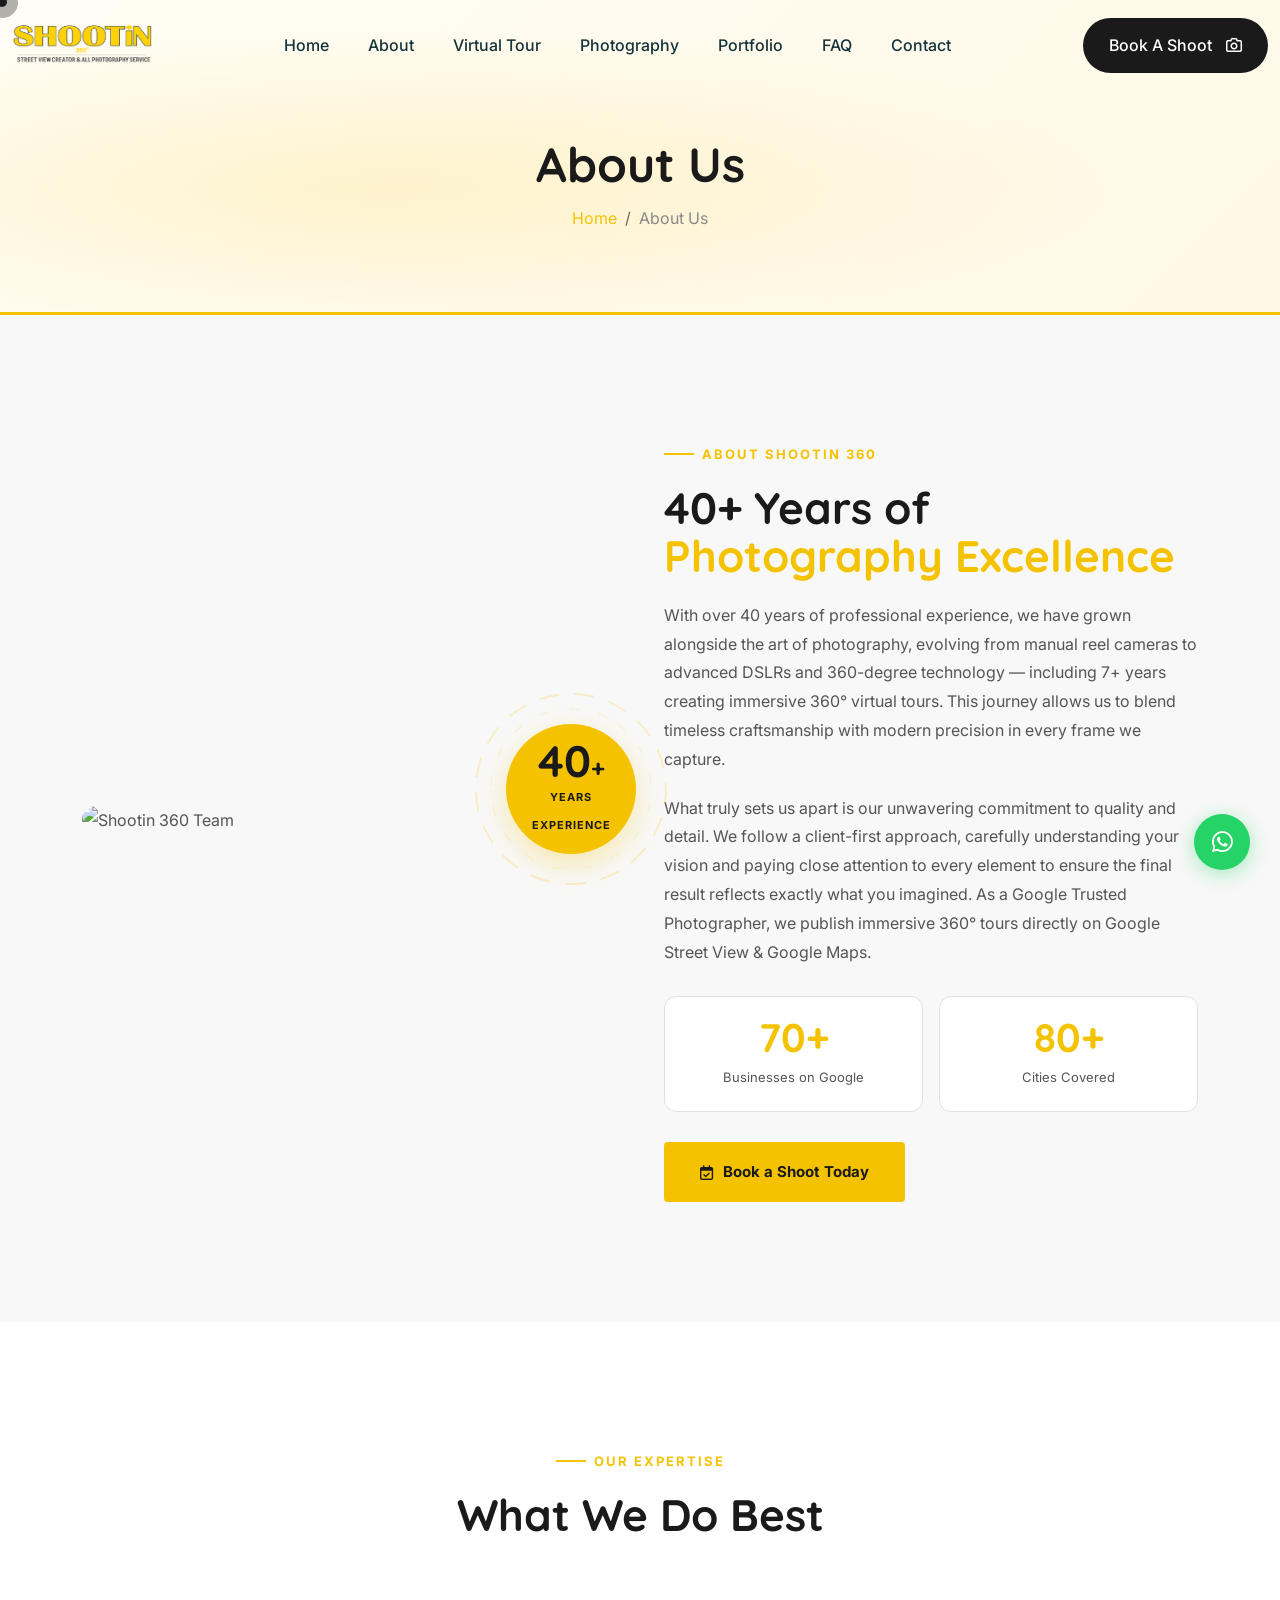
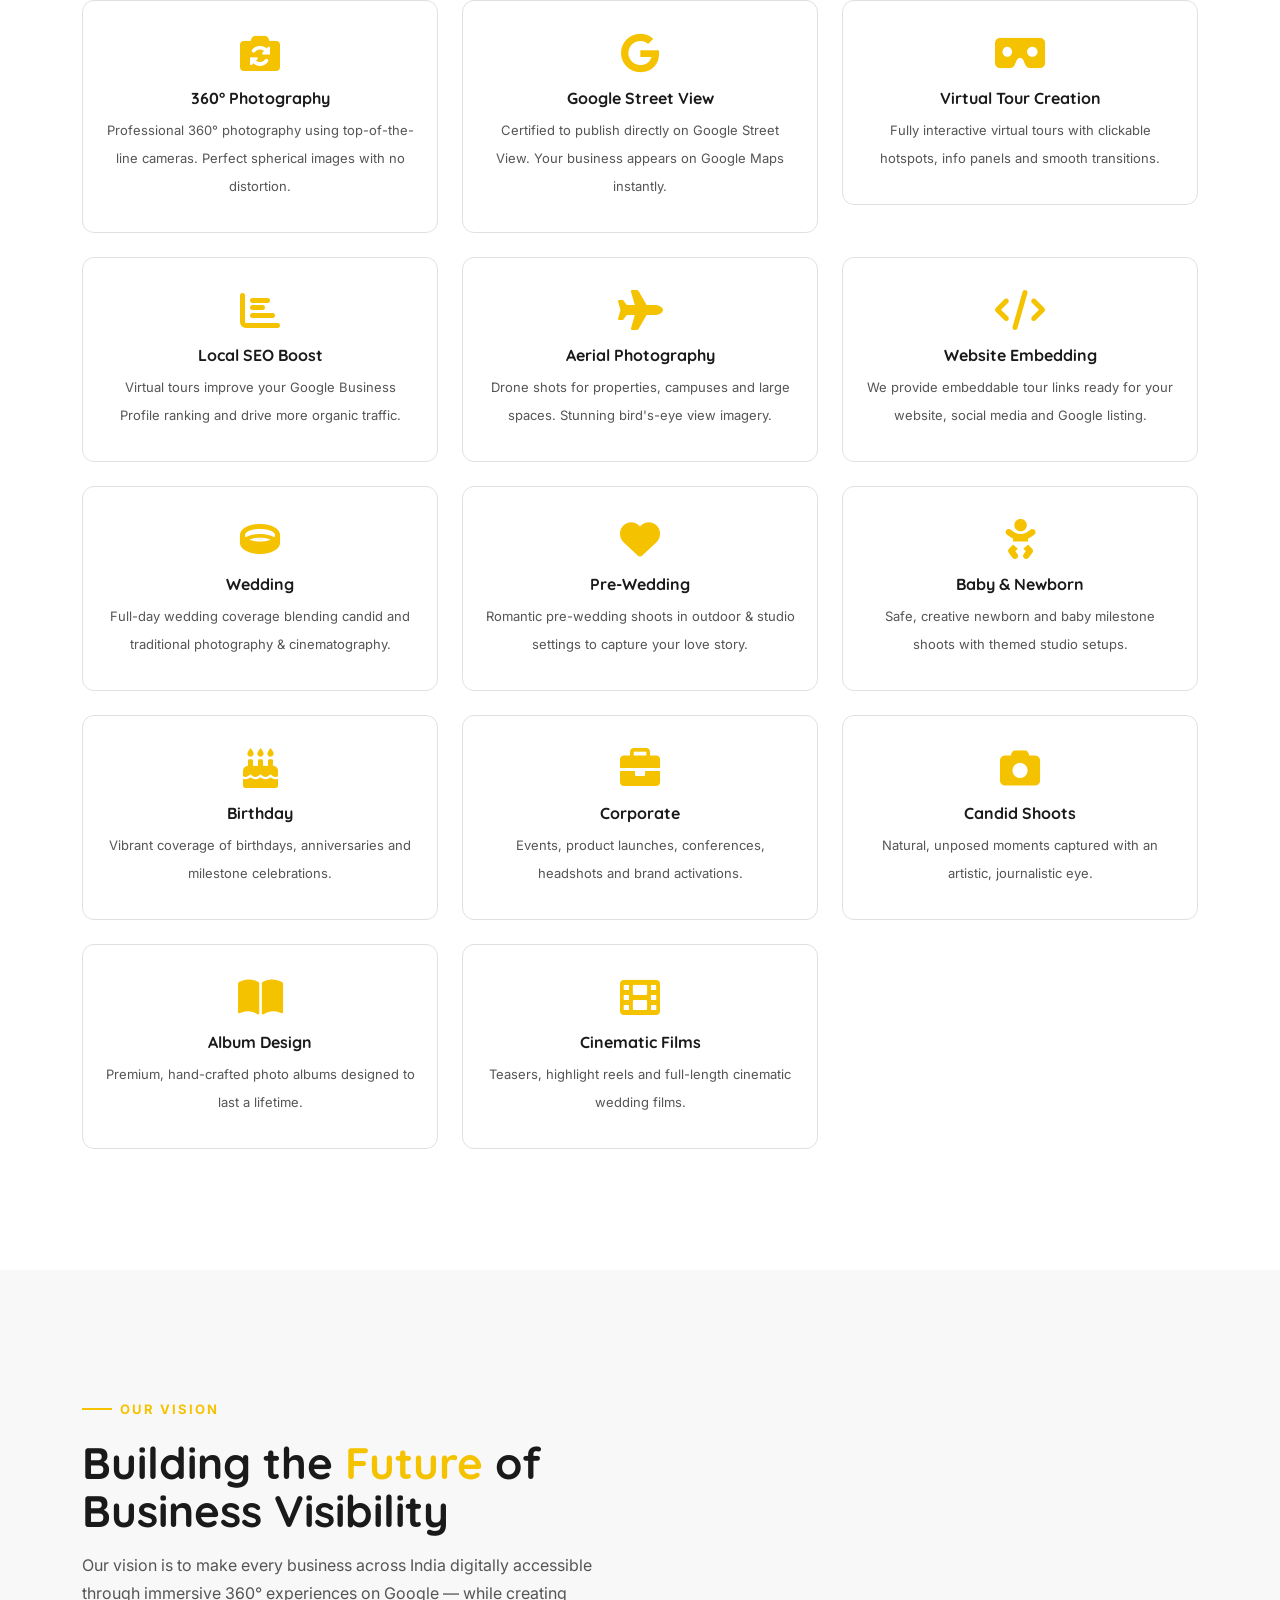
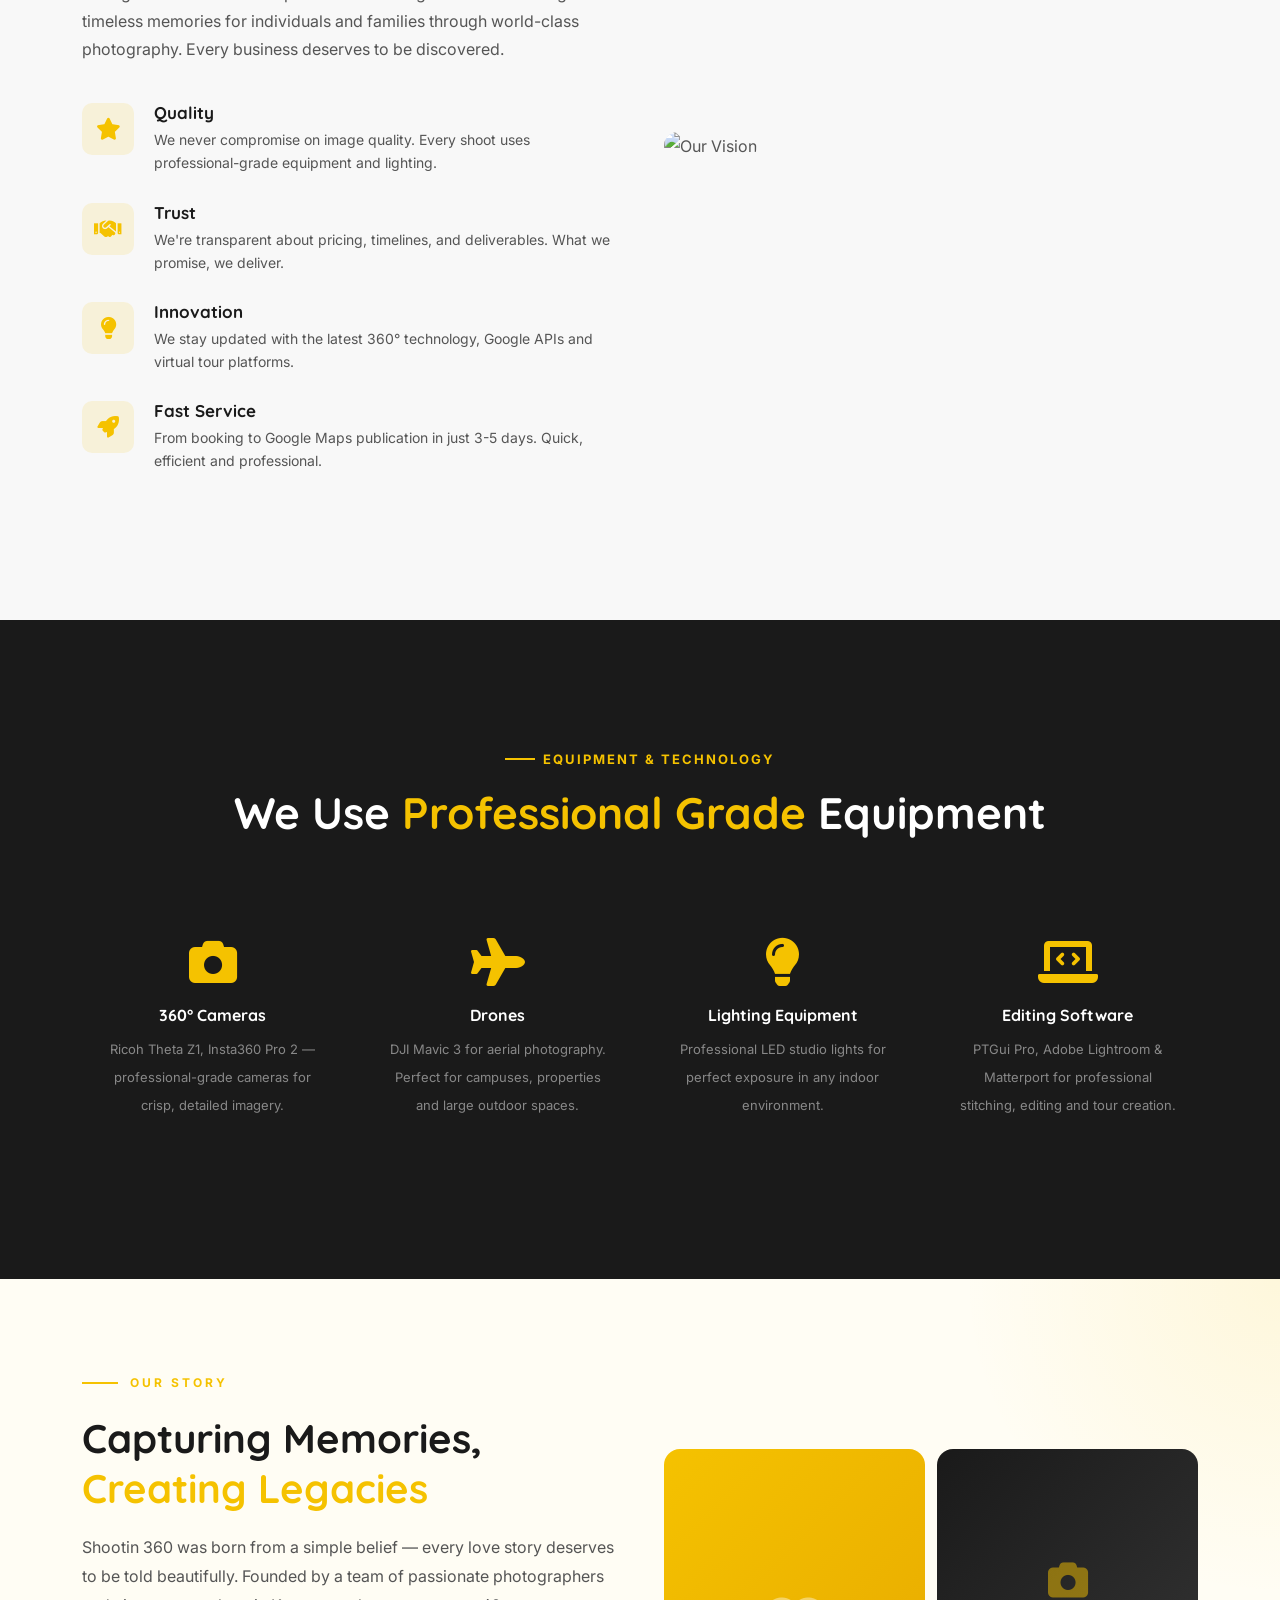
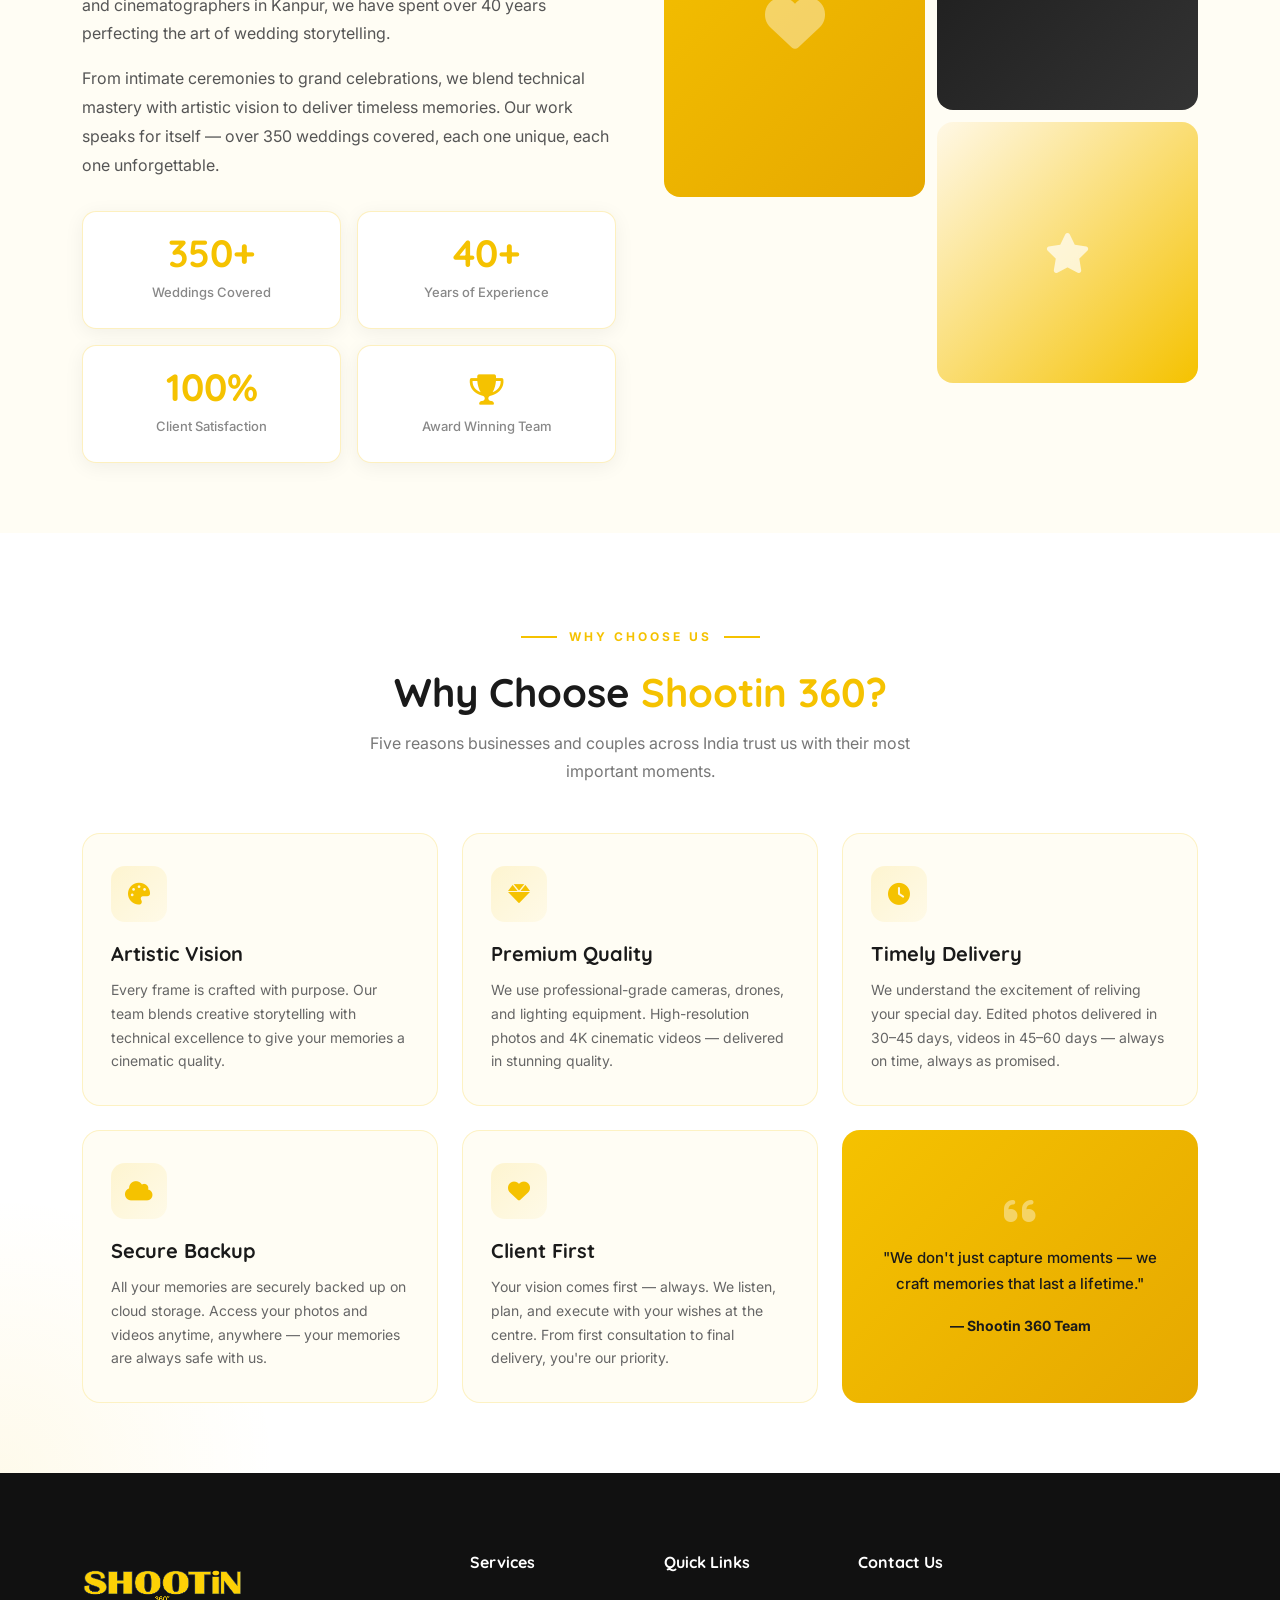
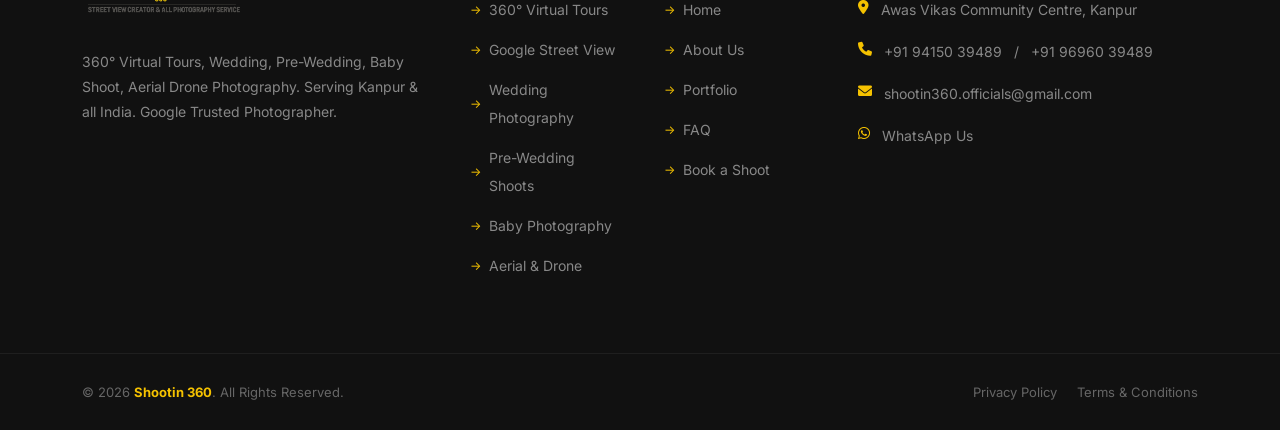
==== commit cfa120bb: "Update HTML pages and add Virtual tour images Co-Authored-By: Claude Sonnet 4.6 <noreply@anthropic.c" ====
--- a/about.html
+++ b/about.html
@@ -15,7 +15,7 @@
         <meta property="og:description" content="40+ years of professional photography experience. Google Trusted Photographer in Kanpur — 360° Virtual Tours, Wedding, Pre-Wedding, Baby Shoot & Aerial Photography.">
         <meta property="og:image" content="https://www.shootin360.com/assets/img/og-image.jpg">
         <script type="application/ld+json">
-        {"@context":"https://schema.org","@type":"AboutPage","name":"About Shootin 360","description":"40+ years of professional photography experience. Google Trusted Photographer in Kanpur specializing in 360° Virtual Tours, Wedding, Pre-Wedding, Baby Shoot & Aerial Photography.","url":"https://www.shootin360.com/about.html","author":{"@type":"LocalBusiness","name":"Shootin 360","telephone":"+919415039489","address":{"@type":"PostalAddress","streetAddress":"A-27 Balaji Enclave, Keshav Puram, Kalyanpur","addressLocality":"Kanpur","addressRegion":"Uttar Pradesh","postalCode":"208017","addressCountry":"IN"}}}
+        {"@context":"https://schema.org","@type":"AboutPage","name":"About Shootin 360","description":"40+ years of professional photography experience. Google Trusted Photographer in Kanpur specializing in 360° Virtual Tours, Wedding, Pre-Wedding, Baby Shoot & Aerial Photography.","url":"https://www.shootin360.com/about.html","author":{"@type":"LocalBusiness","name":"Shootin 360","telephone":"+919415039489","address":{"@type":"PostalAddress","streetAddress":"Awas Vikas Community Centre","addressLocality":"Kanpur","addressRegion":"Uttar Pradesh","postalCode":"208017","addressCountry":"IN"}}}
         </script>
         <link rel="shortcut icon" href="assets/img/favicon.png">
         <link rel="stylesheet" href="assets/css/bootstrap.min.css">
@@ -667,7 +667,7 @@
                                 <div class="col-lg-4 col-md-6 wow fadeInUp" data-wow-delay=".5s">
                                     <h5>Contact Us</h5>
                                     <ul class="s360-footer-contact list-unstyled">
-                                        <li><i class="fa-solid fa-location-dot"></i><span><a href="https://www.google.com/maps/search/?api=1&amp;query=Shootin+360+A-27+Balaji+Enclave+Keshav+Puram+Kalyanpur+Kanpur" target="_blank" rel="noopener" title="View on Google Maps" class="s360-addr-link">A-27 Balaji Enclave, Keshav Puram, Kalyanpur, Kanpur (Semi Lower Ground Office, Near Community Centre)</a></span></li>
+                                        <li><i class="fa-solid fa-location-dot"></i><span><a href="https://www.google.com/maps/search/?api=1&amp;query=Shootin+360+Awas+Vikas+Community+Centre+Kanpur" target="_blank" rel="noopener" title="View on Google Maps" class="s360-addr-link">Awas Vikas Community Centre, Kanpur</a></span></li>
                                         <li><i class="fa-solid fa-phone"></i><a href="tel:+919415039489">+91 94150 39489</a> / <a href="tel:+919696039489">+91 96960 39489</a></li>
                                         <li><i class="fa-solid fa-envelope"></i><a href="mailto:shootin360.officials@gmail.com">shootin360.officials@gmail.com</a></li>
                                         <li><i class="fab fa-whatsapp"></i><a href="https://wa.me/919415039489">WhatsApp Us</a></li>
--- a/assets/css/main.css
+++ b/assets/css/main.css
@@ -696,7 +696,7 @@
   display: flex;
   align-items: center;
   justify-content: center;
-  background: #111111;
+  background: #ffffff;
 }
 
 .loader { display: none; }
@@ -773,7 +773,7 @@
   font-family: 'Quicksand', sans-serif;
   font-weight: 800;
   font-size: 28px;
-  color: #ffffff;
+  color: #1A1A1A;
   letter-spacing: -0.5px;
 }
 .s360-pre-name span { color: #F5C200; }
@@ -10644,3 +10644,12 @@
 /*# sourceMappingURL=main.css.map */
 .s360-addr-link{color:inherit;text-decoration:none;transition:color .25s ease;}
 .s360-addr-link:hover{color:var(--theme);}
+
+/* ===== How It Works — separate cards (used on service pages) ===== */
+.s360-process-step{text-align:center;padding:40px 28px;background:#fff;border:1px solid #ececec;border-radius:18px;box-shadow:0 10px 34px rgba(0,0,0,0.06);height:100%;position:relative;transition:transform .35s cubic-bezier(0.22,0.61,0.36,1),box-shadow .35s ease,border-color .35s ease;}
+.s360-process-step:hover{transform:translateY(-8px);border-color:var(--theme);box-shadow:0 22px 46px rgba(245,194,0,0.18);}
+.s360-process-step .s360-step-num{width:80px;height:80px;background:var(--theme);border-radius:50%;display:flex;align-items:center;justify-content:center;margin:0 auto 24px;font-size:28px;font-weight:800;color:#1A1A1A;font-family:'Quicksand',sans-serif;box-shadow:0 8px 24px rgba(245,194,0,0.3);transition:transform .35s cubic-bezier(0.22,0.61,0.36,1),box-shadow .35s ease;}
+.s360-process-step:hover .s360-step-num{transform:scale(1.08);box-shadow:0 16px 34px rgba(245,194,0,0.5);}
+.s360-process-step h4{font-size:18px;font-weight:700;color:#1A1A1A;margin-bottom:10px;}
+.s360-process-step p{color:#555;font-size:14px;line-height:1.6;margin:0;}
+@media (max-width:767px){.s360-process-step{padding:30px 22px;}}
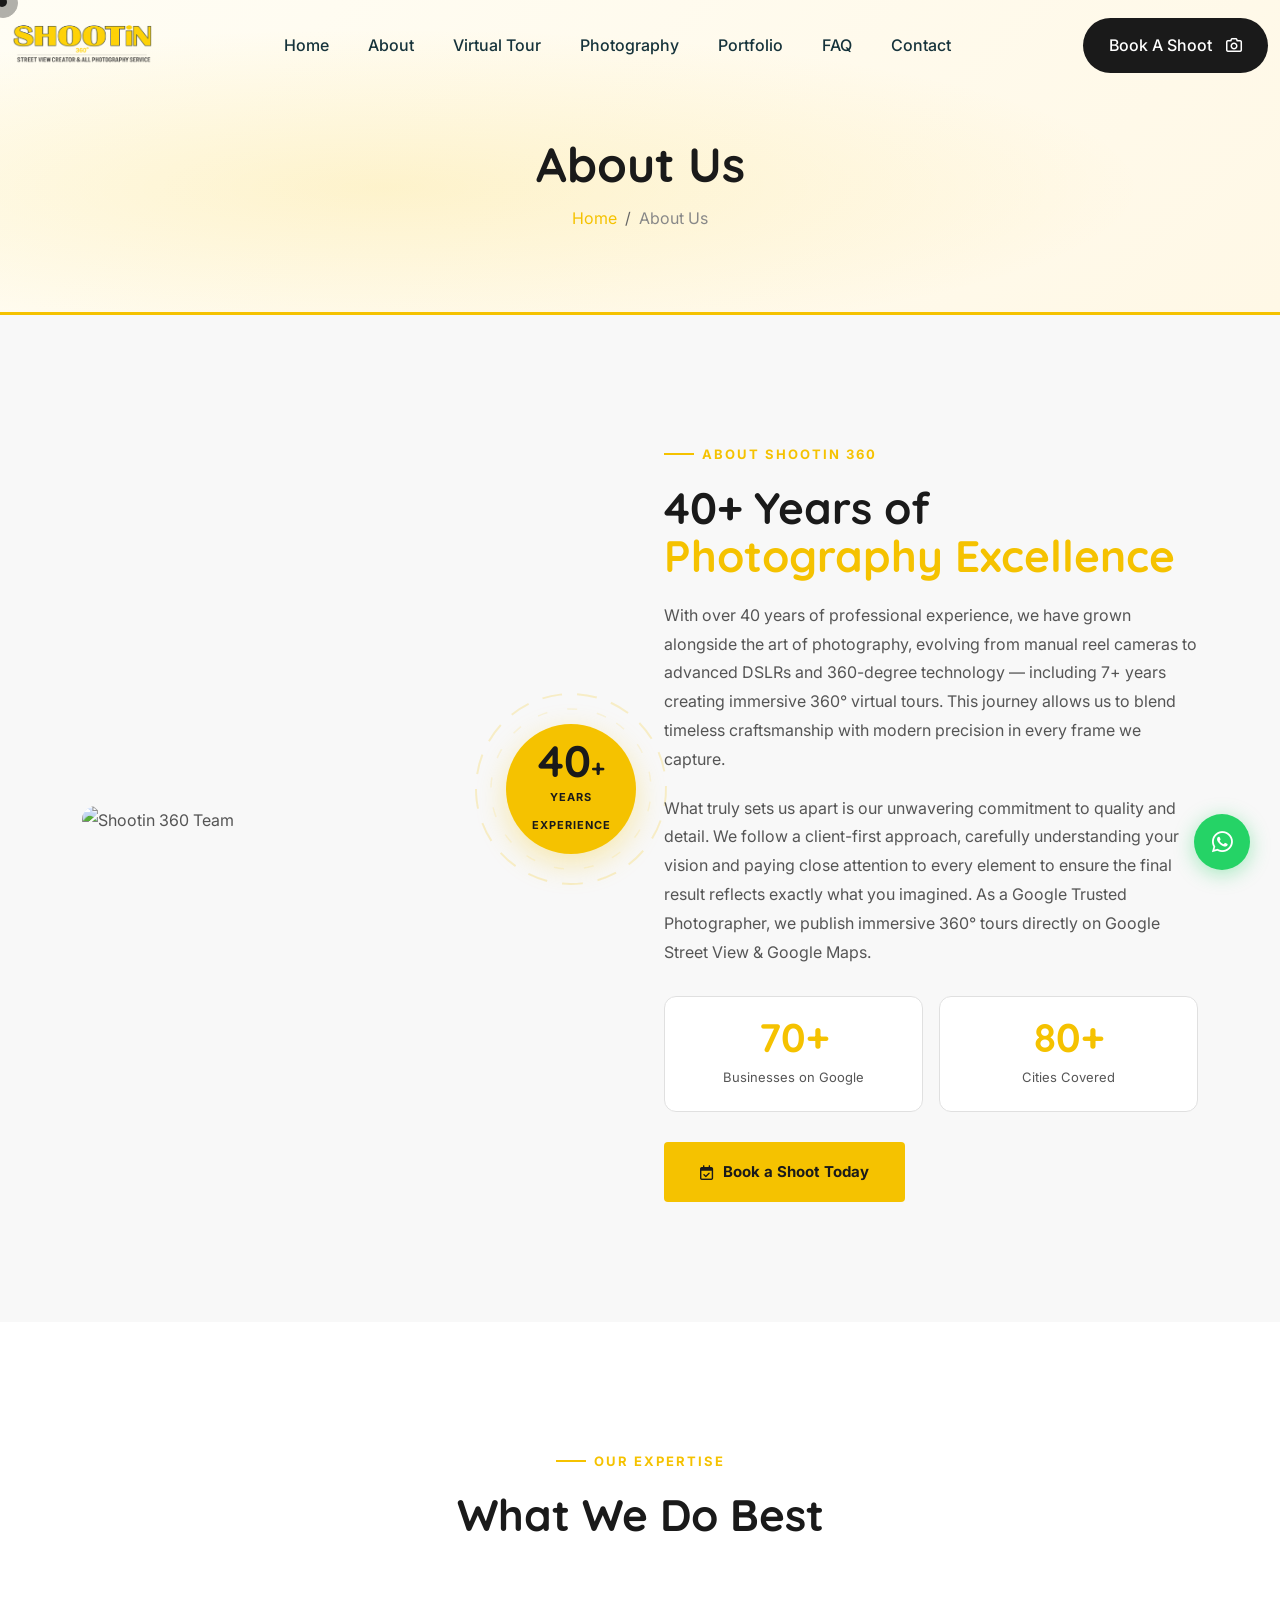
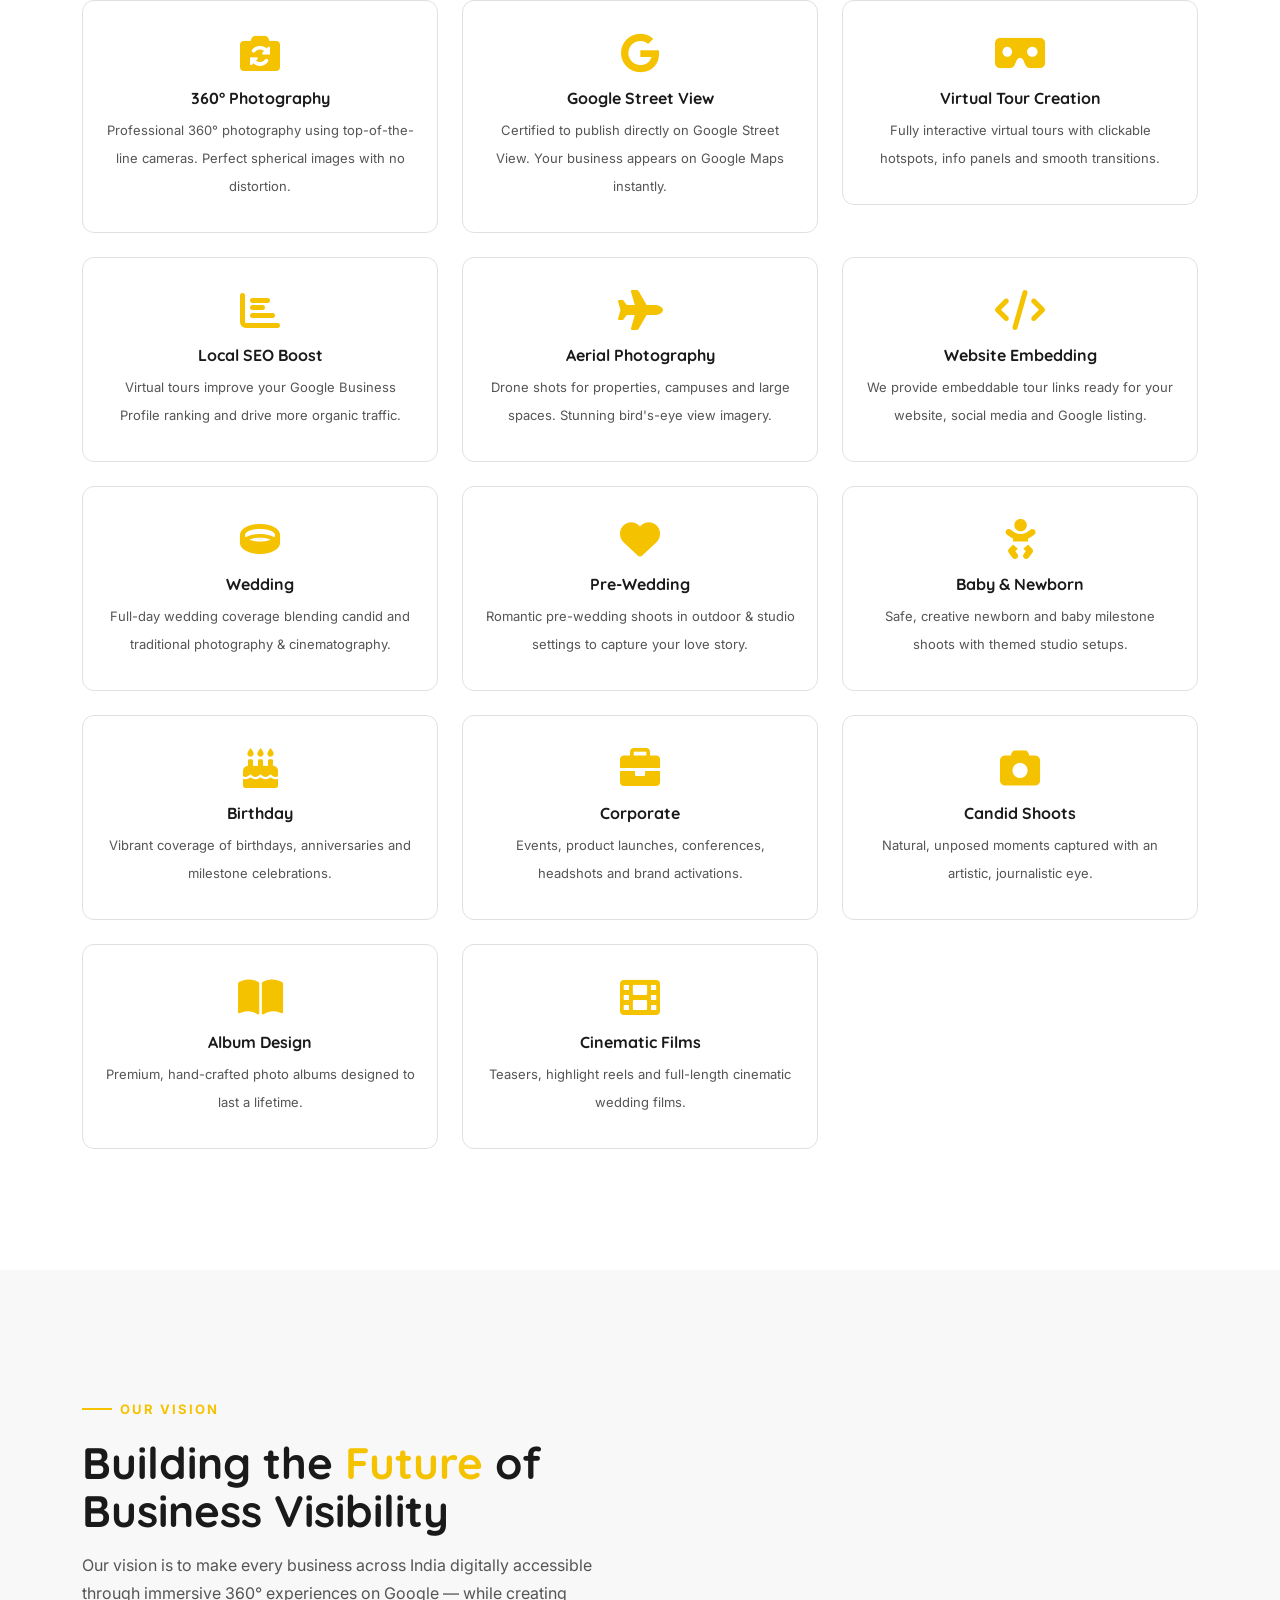
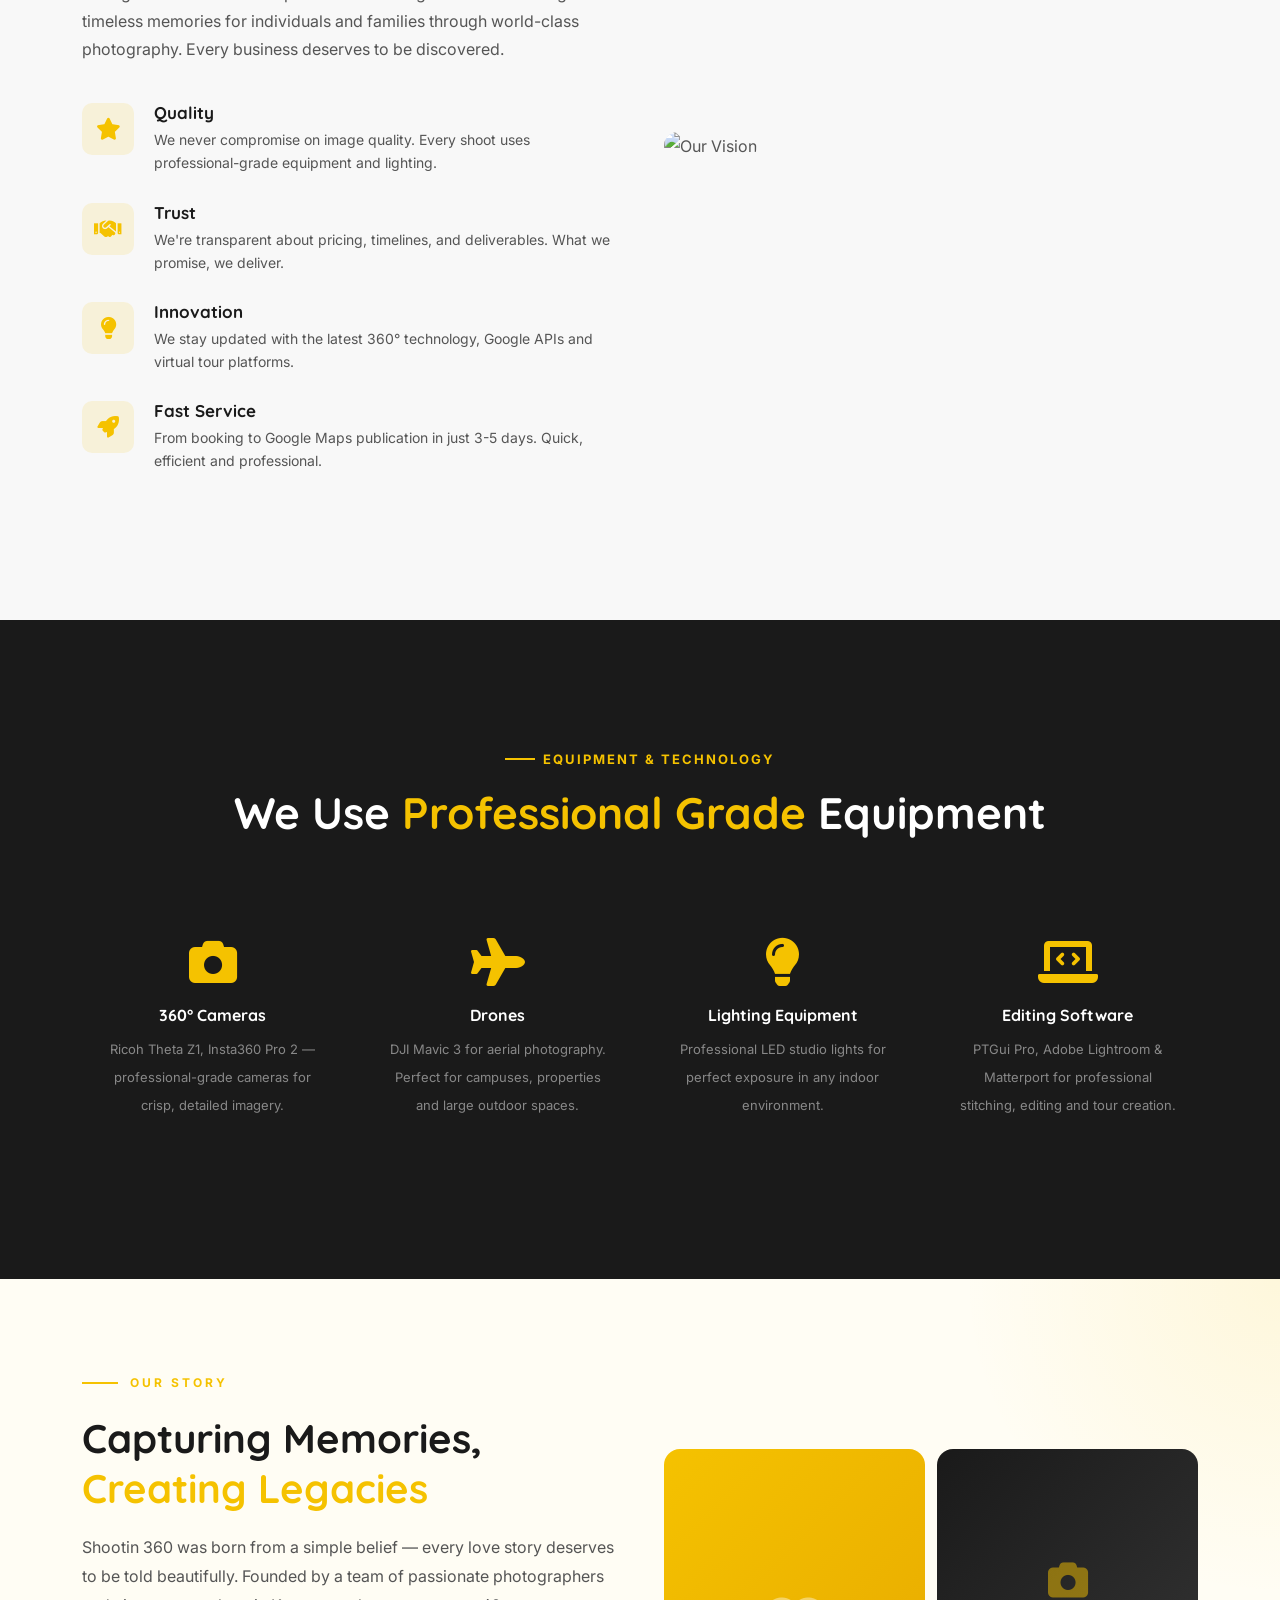
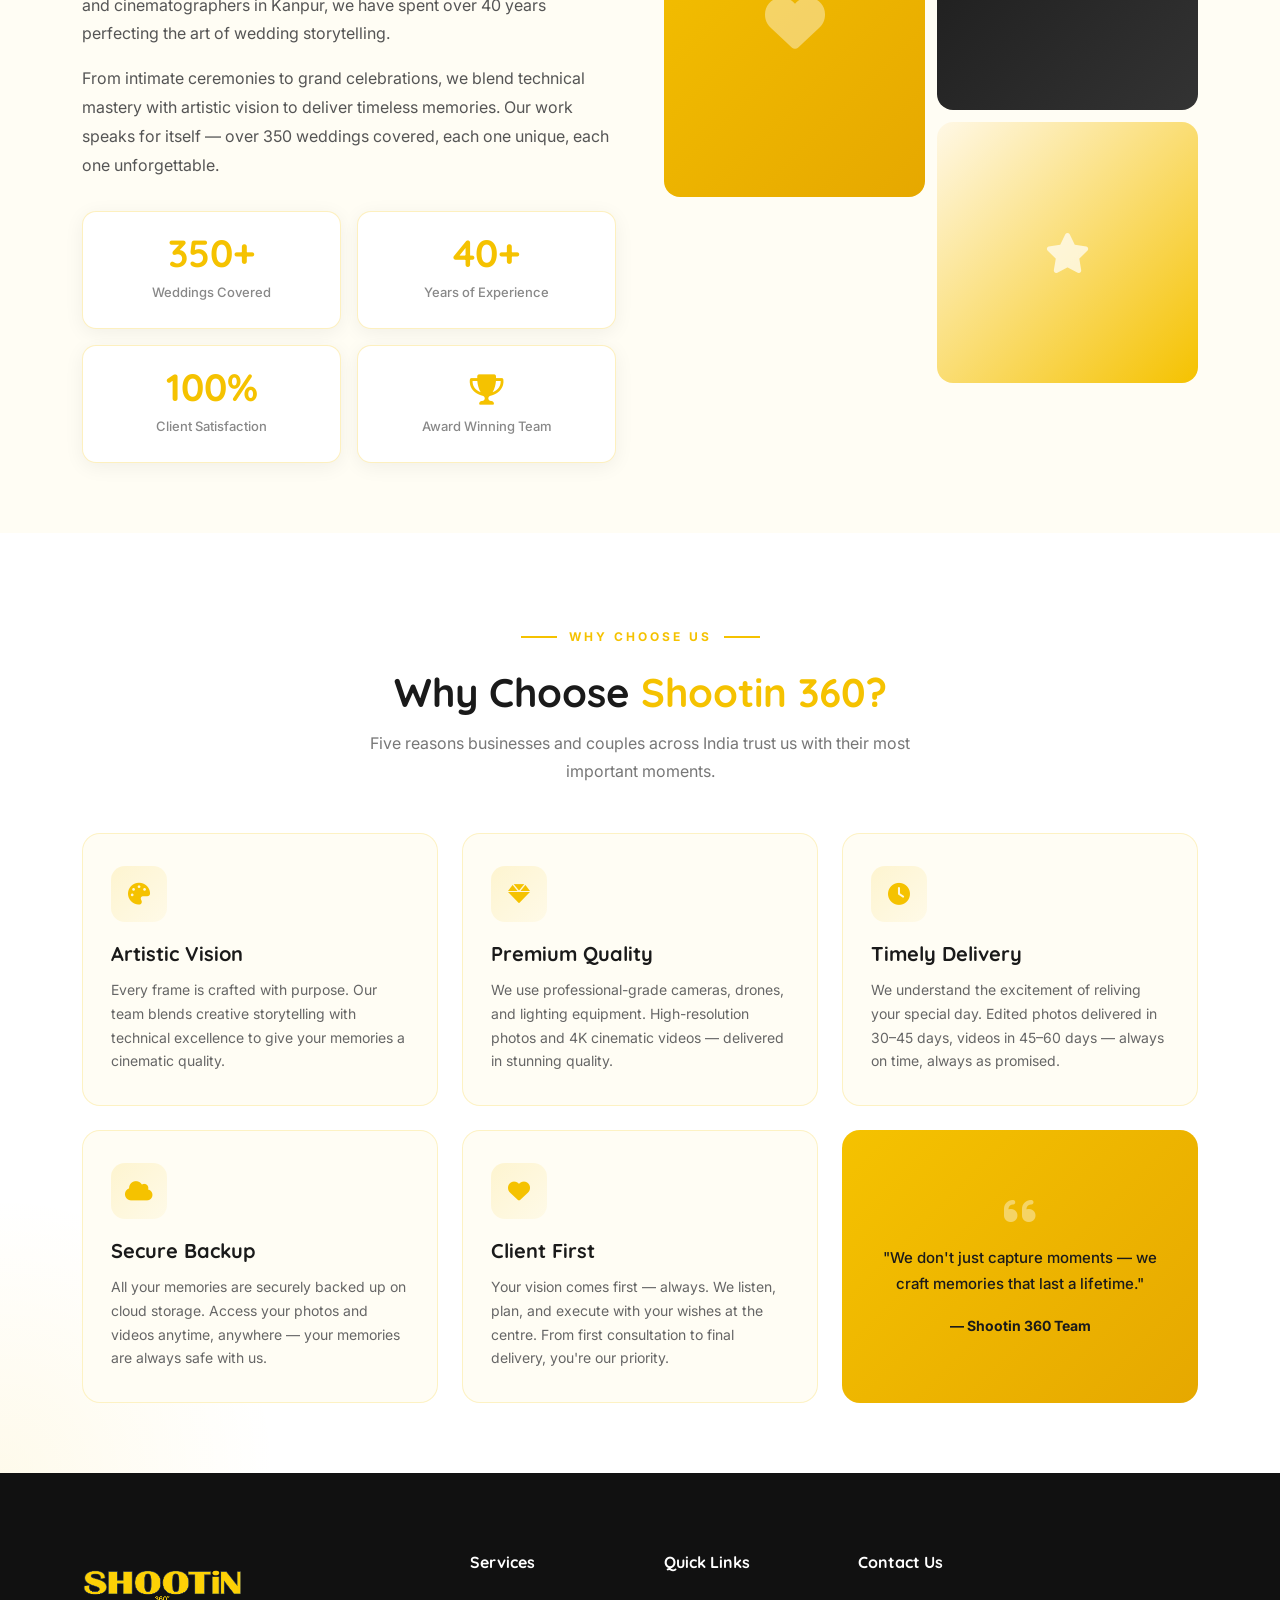
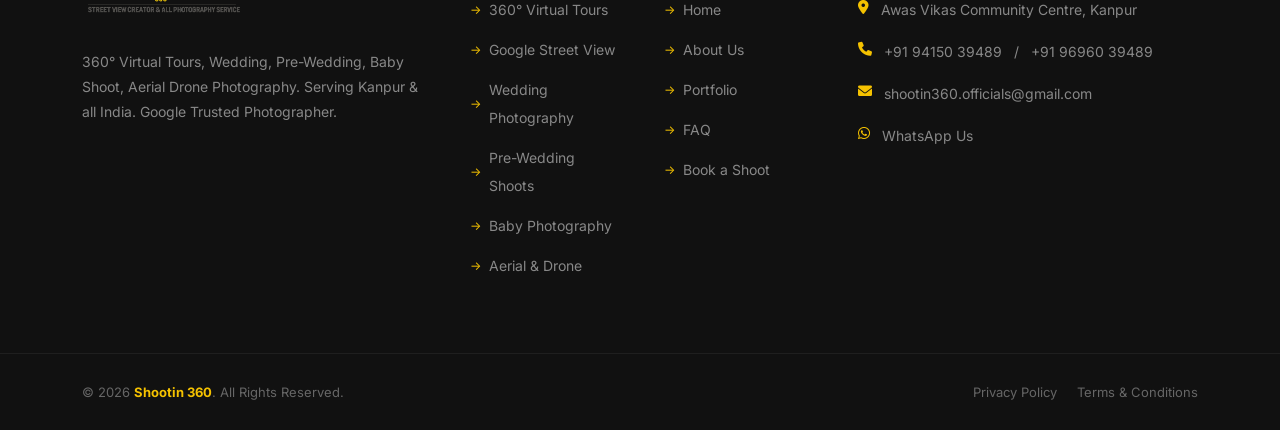
==== commit cf865daf: "Update address, business category, and remove tours - Update shop address to Awas Vikas Community Ce" ====
--- a/about.html
+++ b/about.html
@@ -667,7 +667,7 @@
                                 <div class="col-lg-4 col-md-6 wow fadeInUp" data-wow-delay=".5s">
                                     <h5>Contact Us</h5>
                                     <ul class="s360-footer-contact list-unstyled">
-                                        <li><i class="fa-solid fa-location-dot"></i><span><a href="https://www.google.com/maps/search/?api=1&amp;query=Shootin+360+Awas+Vikas+Community+Centre+Kanpur" target="_blank" rel="noopener" title="View on Google Maps" class="s360-addr-link">Awas Vikas Community Centre, Kanpur</a></span></li>
+                                        <li><i class="fa-solid fa-location-dot"></i><span><a href="https://maps.app.goo.gl/23BbpNkJRRNPS9D67" target="_blank" rel="noopener" title="View on Google Maps" class="s360-addr-link">Awas Vikas Community Centre, Kanpur</a></span></li>
                                         <li><i class="fa-solid fa-phone"></i><a href="tel:+919415039489">+91 94150 39489</a> / <a href="tel:+919696039489">+91 96960 39489</a></li>
                                         <li><i class="fa-solid fa-envelope"></i><a href="mailto:shootin360.officials@gmail.com">shootin360.officials@gmail.com</a></li>
                                         <li><i class="fab fa-whatsapp"></i><a href="https://wa.me/919415039489">WhatsApp Us</a></li>
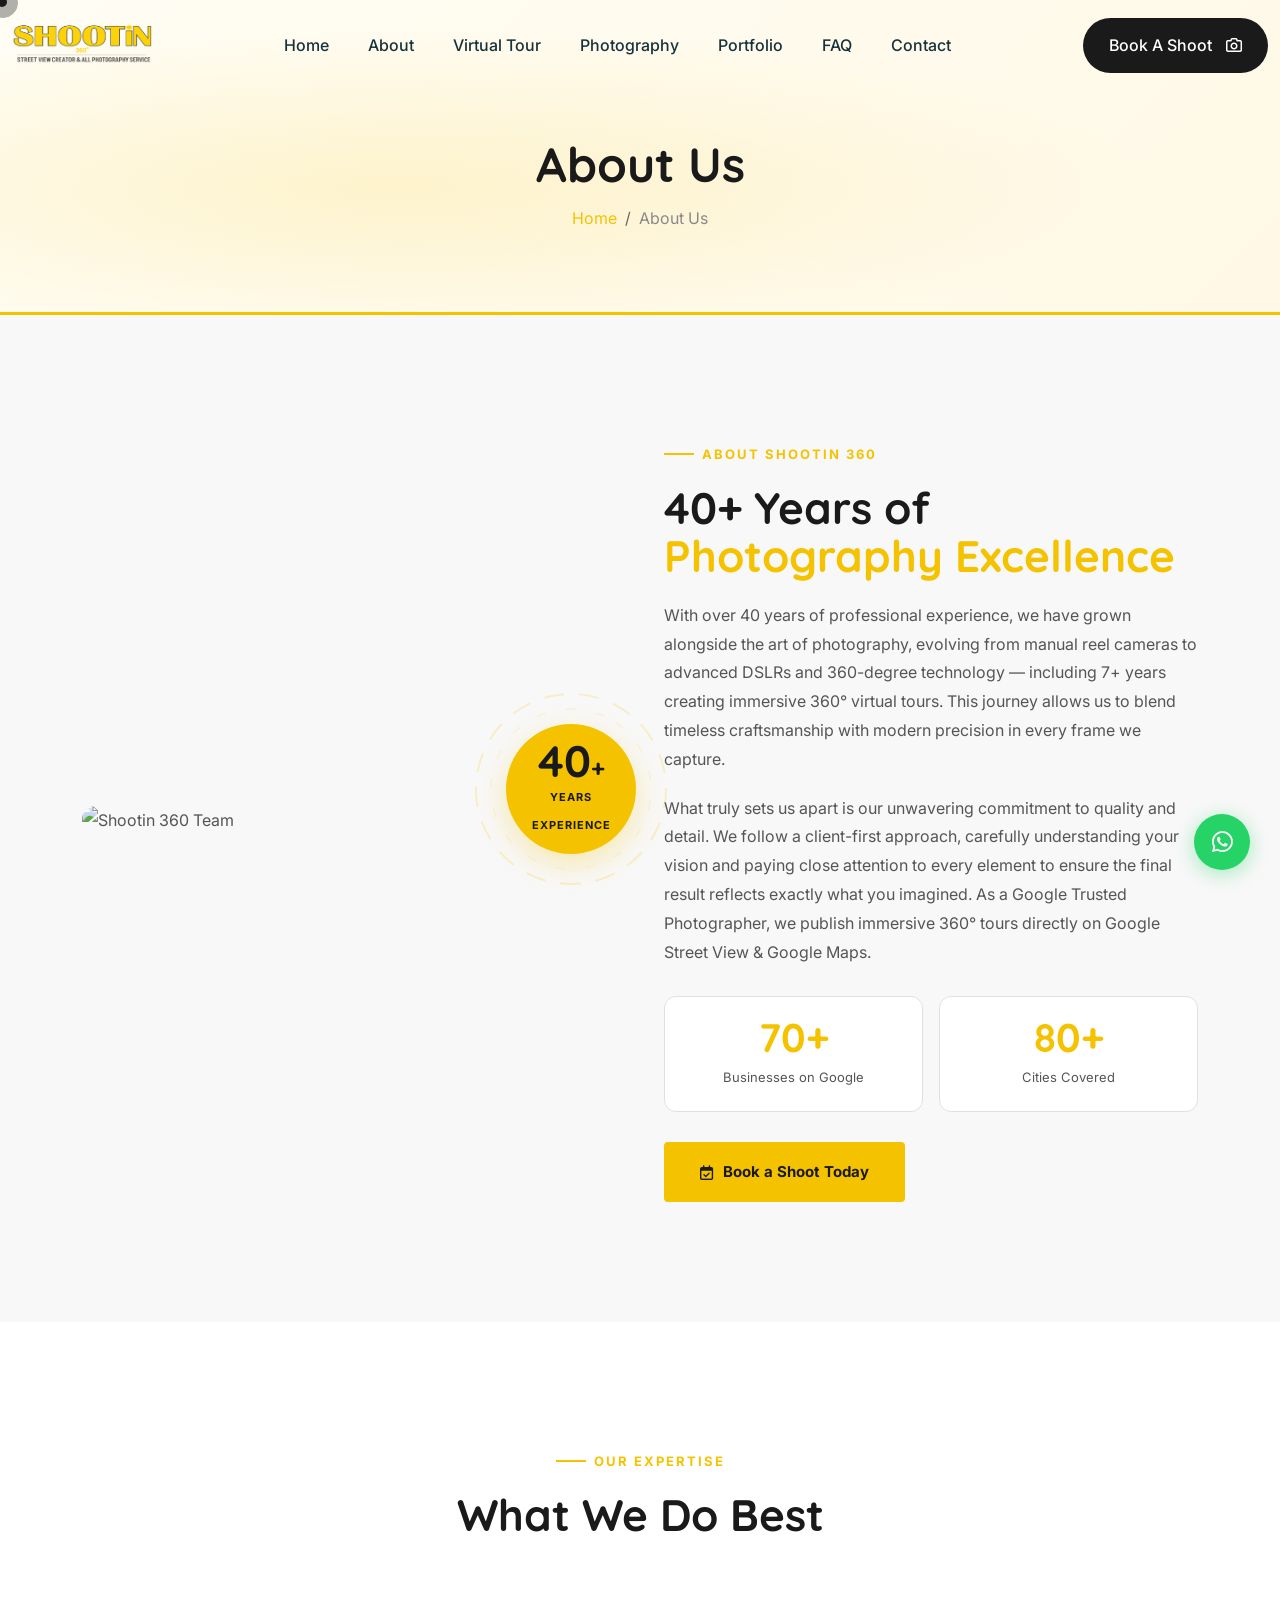
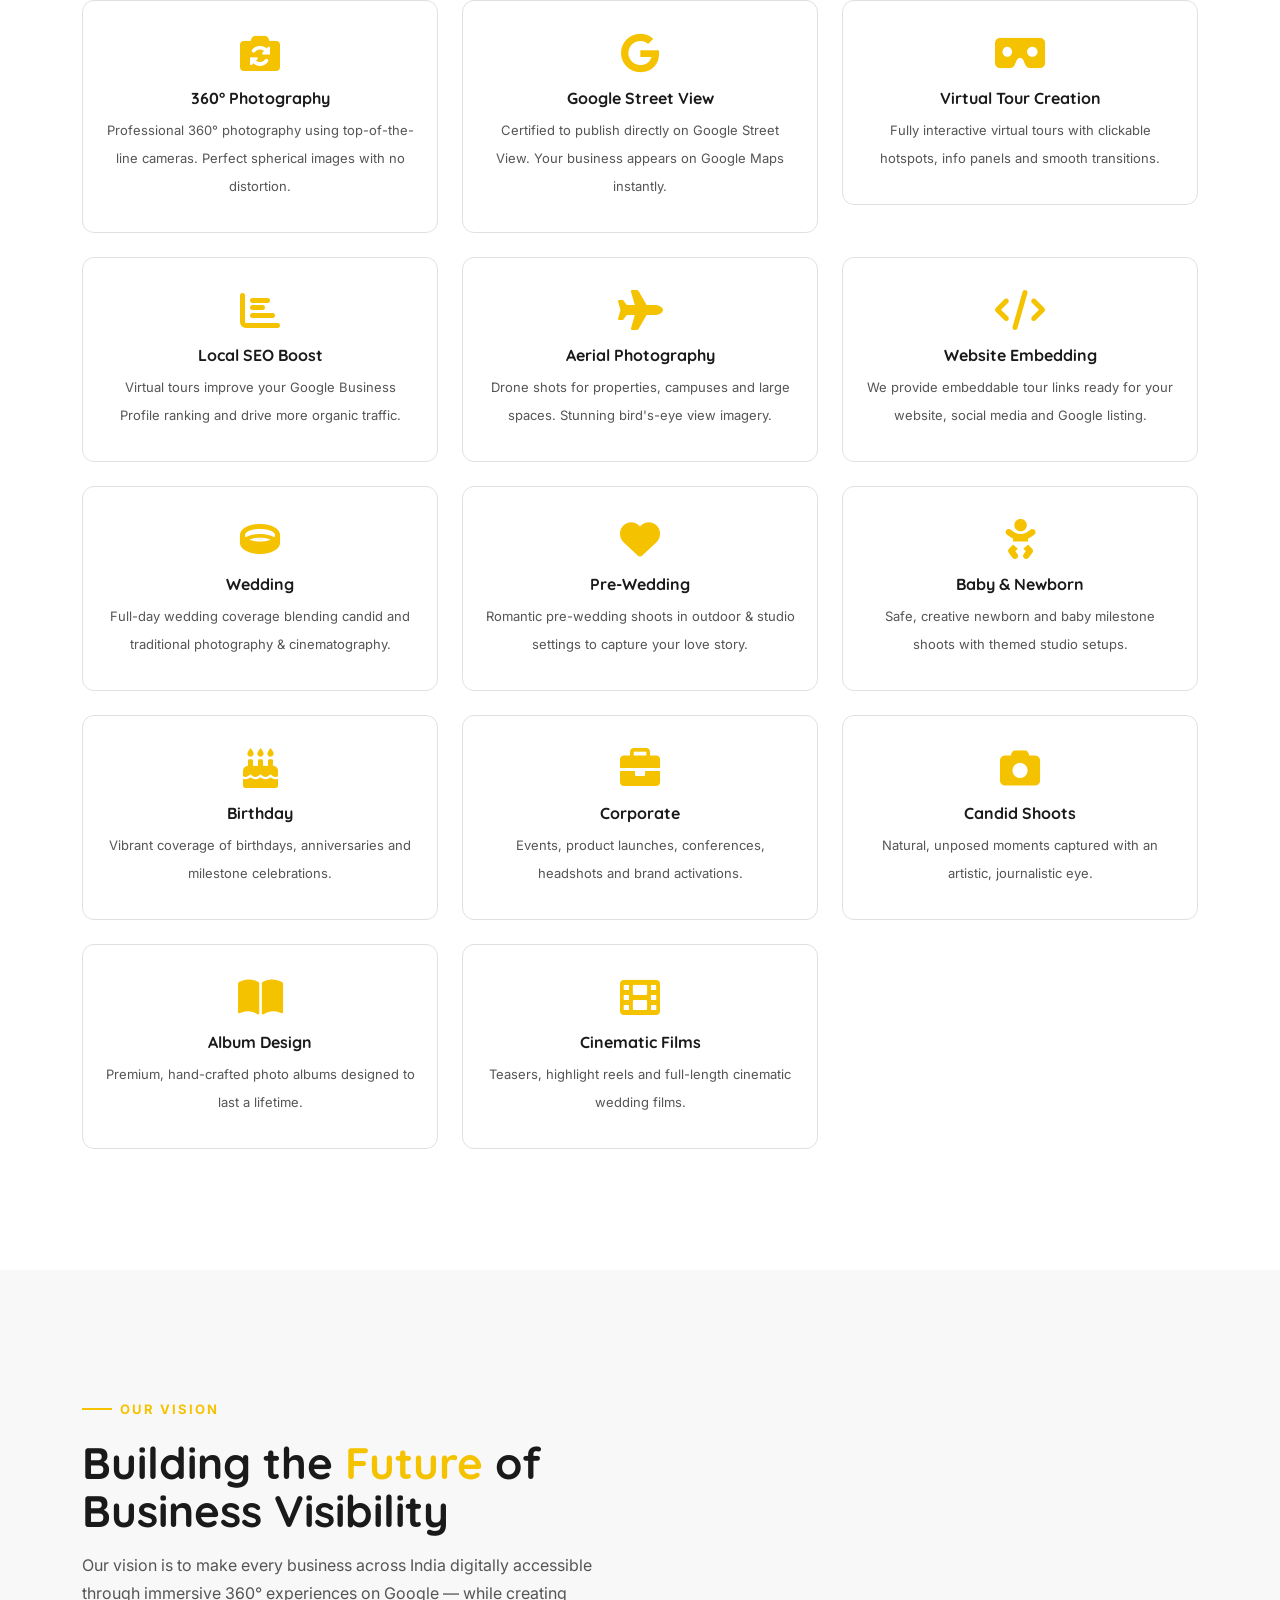
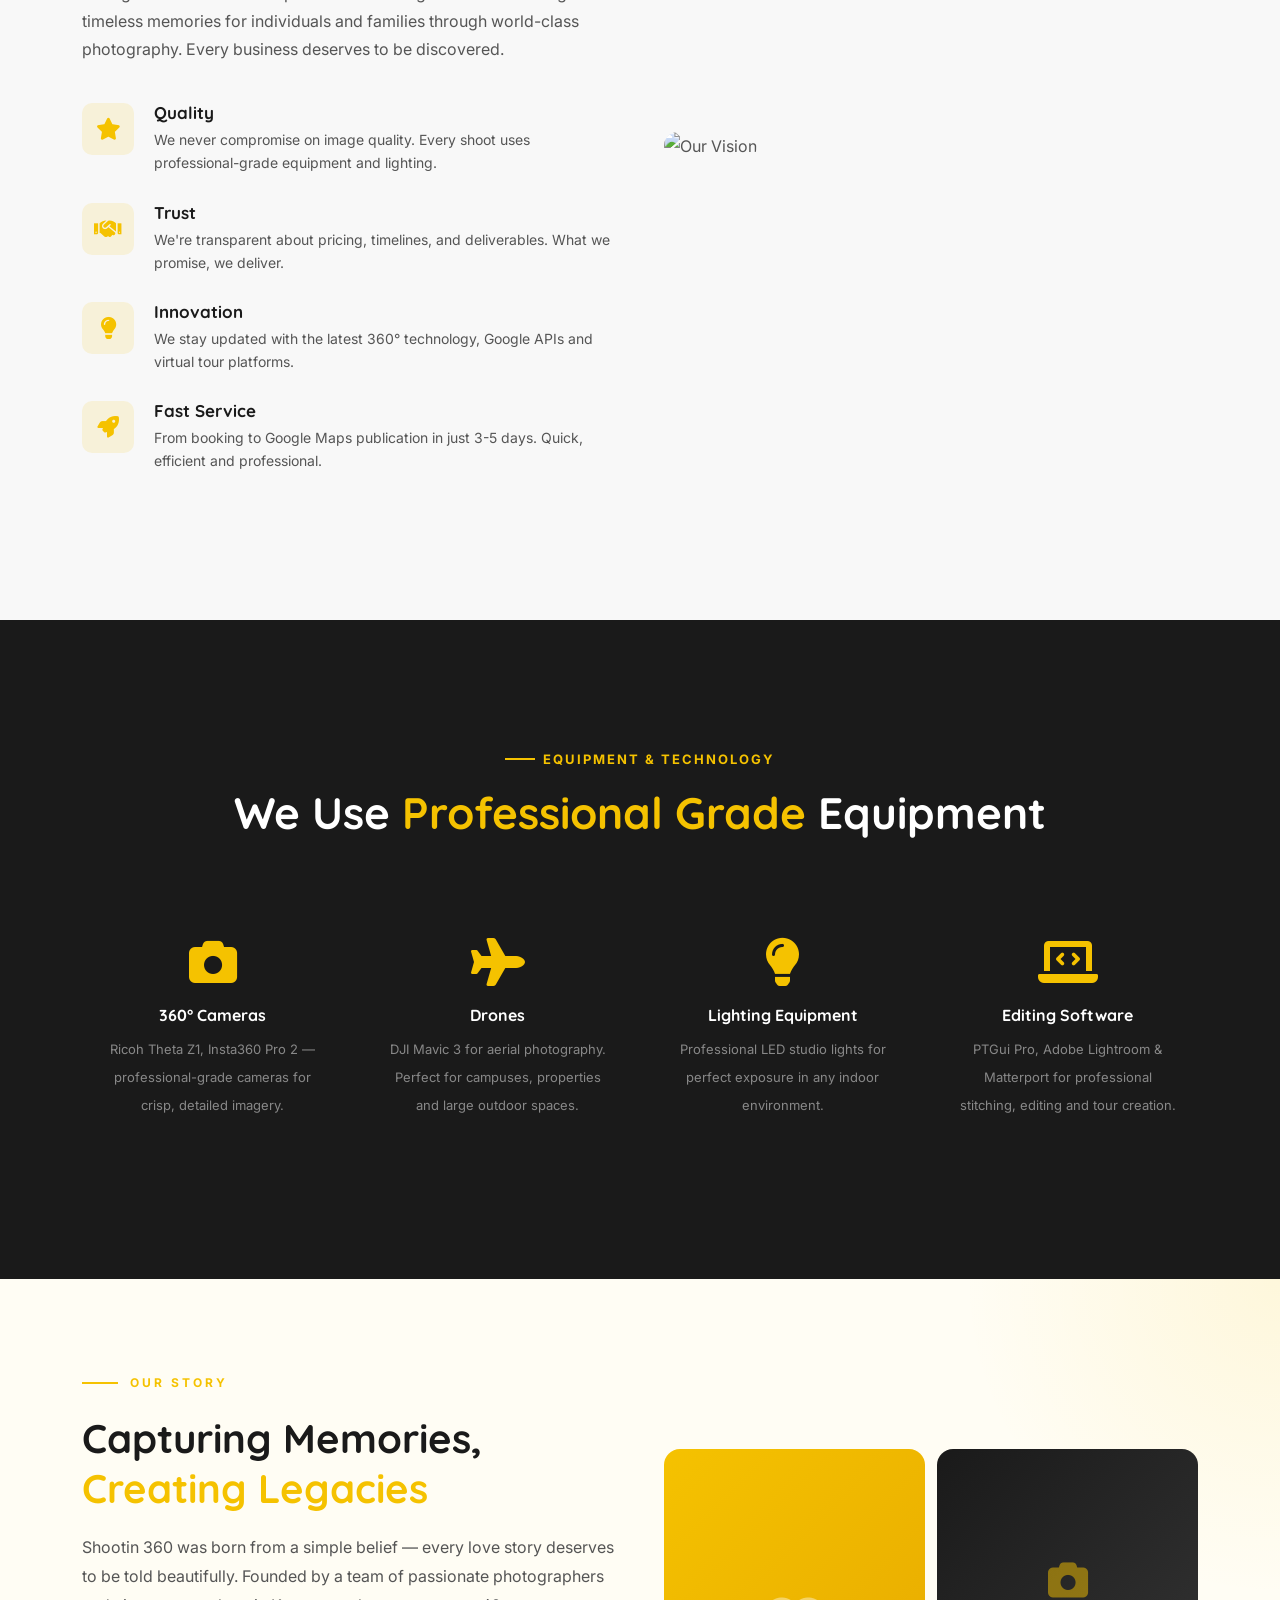
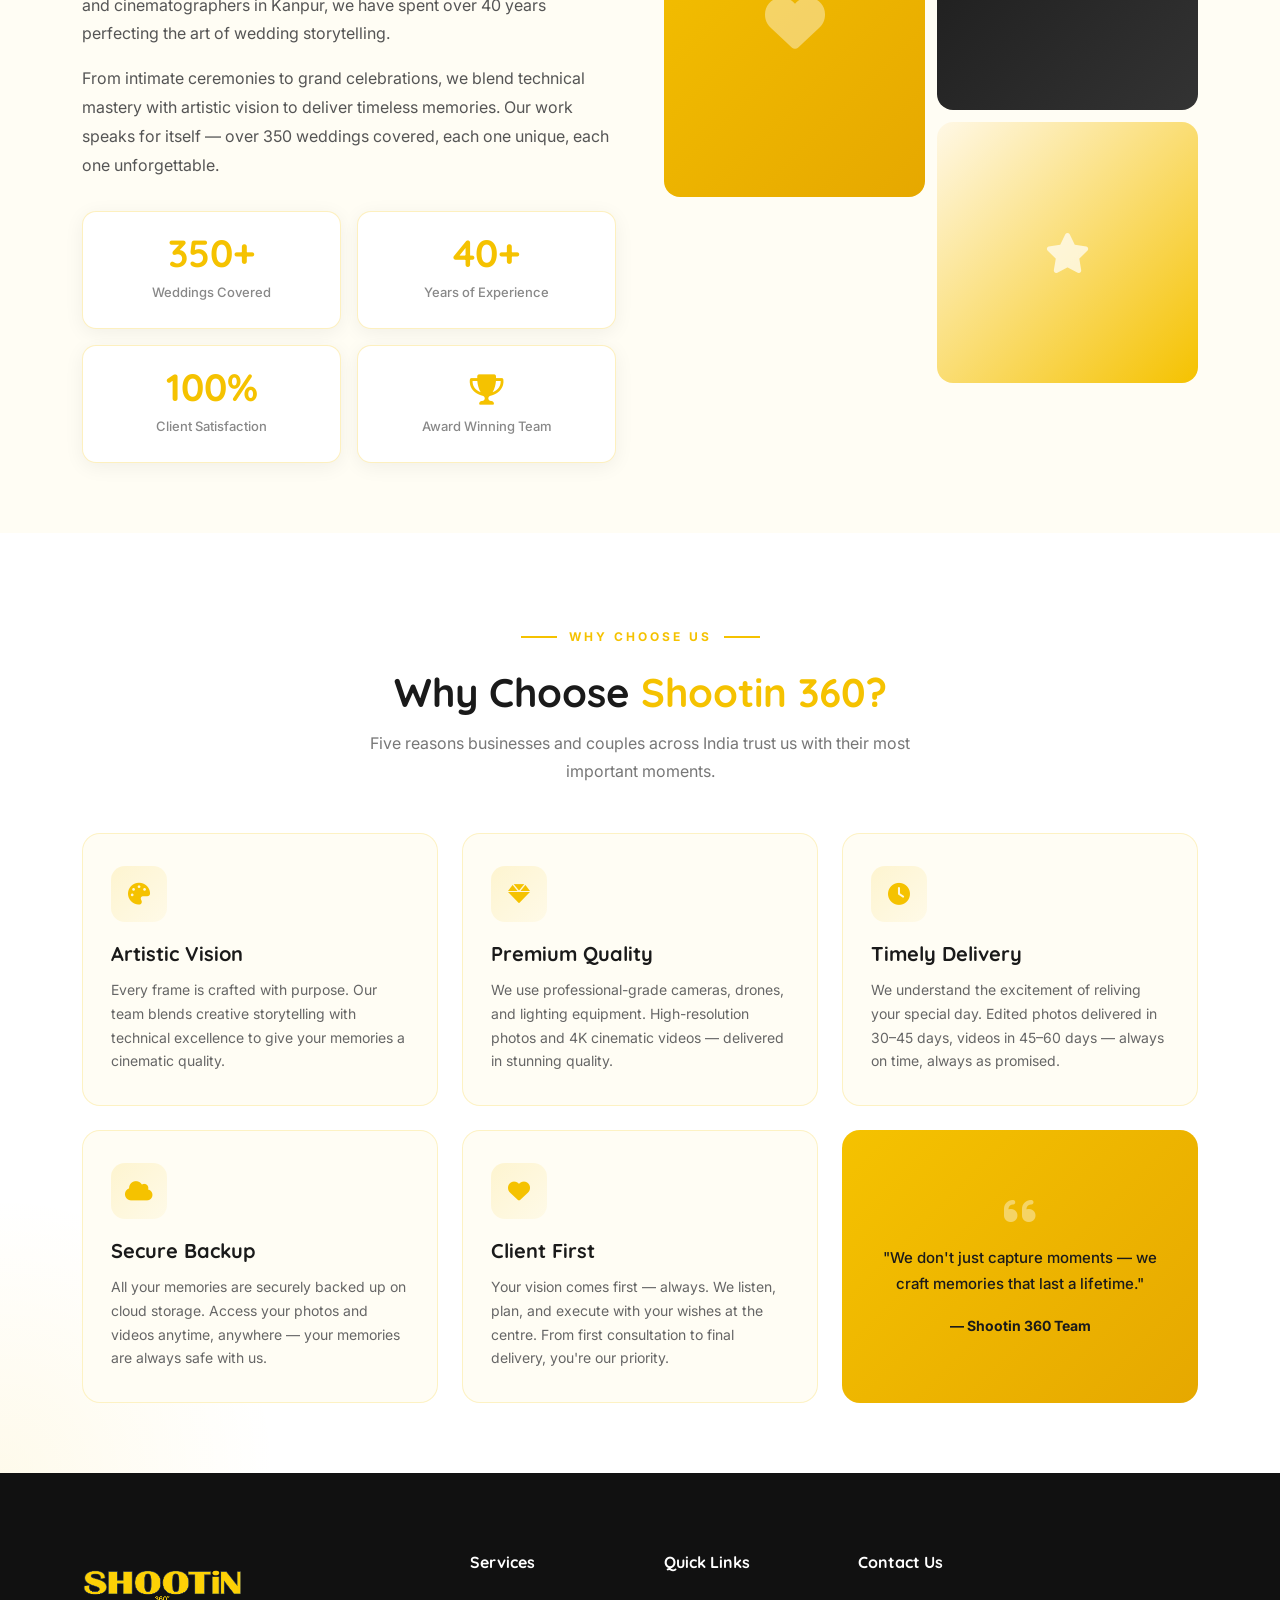
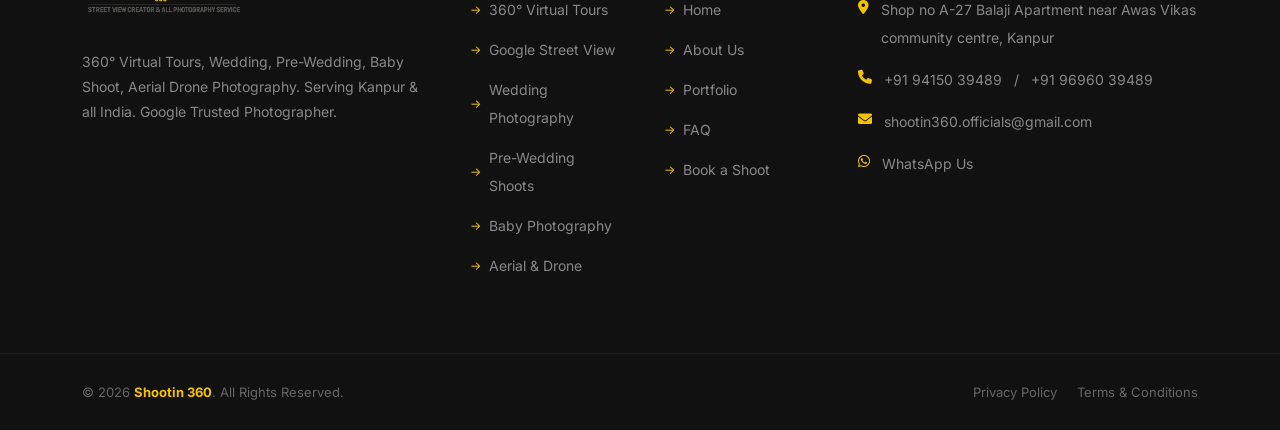
==== commit 1bb8743d: "Update shop address and business hours sitewide - Address -> Shop no A-27 Balaji Apartment near Awas" ====
--- a/about.html
+++ b/about.html
@@ -15,7 +15,7 @@
         <meta property="og:description" content="40+ years of professional photography experience. Google Trusted Photographer in Kanpur — 360° Virtual Tours, Wedding, Pre-Wedding, Baby Shoot & Aerial Photography.">
         <meta property="og:image" content="https://www.shootin360.com/assets/img/og-image.jpg">
         <script type="application/ld+json">
-        {"@context":"https://schema.org","@type":"AboutPage","name":"About Shootin 360","description":"40+ years of professional photography experience. Google Trusted Photographer in Kanpur specializing in 360° Virtual Tours, Wedding, Pre-Wedding, Baby Shoot & Aerial Photography.","url":"https://www.shootin360.com/about.html","author":{"@type":"LocalBusiness","name":"Shootin 360","telephone":"+919415039489","address":{"@type":"PostalAddress","streetAddress":"Awas Vikas Community Centre","addressLocality":"Kanpur","addressRegion":"Uttar Pradesh","postalCode":"208017","addressCountry":"IN"}}}
+        {"@context":"https://schema.org","@type":"AboutPage","name":"About Shootin 360","description":"40+ years of professional photography experience. Google Trusted Photographer in Kanpur specializing in 360° Virtual Tours, Wedding, Pre-Wedding, Baby Shoot & Aerial Photography.","url":"https://www.shootin360.com/about.html","author":{"@type":"LocalBusiness","name":"Shootin 360","telephone":"+919415039489","address":{"@type":"PostalAddress","streetAddress":"Shop no A-27 Balaji Apartment near Awas Vikas community centre","addressLocality":"Kanpur","addressRegion":"Uttar Pradesh","postalCode":"208017","addressCountry":"IN"}}}
         </script>
         <link rel="shortcut icon" href="assets/img/favicon.png">
         <link rel="stylesheet" href="assets/css/bootstrap.min.css">
@@ -667,7 +667,7 @@
                                 <div class="col-lg-4 col-md-6 wow fadeInUp" data-wow-delay=".5s">
                                     <h5>Contact Us</h5>
                                     <ul class="s360-footer-contact list-unstyled">
-                                        <li><i class="fa-solid fa-location-dot"></i><span><a href="https://maps.app.goo.gl/23BbpNkJRRNPS9D67" target="_blank" rel="noopener" title="View on Google Maps" class="s360-addr-link">Awas Vikas Community Centre, Kanpur</a></span></li>
+                                        <li><i class="fa-solid fa-location-dot"></i><span><a href="https://maps.app.goo.gl/gBnhtyVtVWjib6Tn7" target="_blank" rel="noopener" title="View on Google Maps" class="s360-addr-link">Shop no A-27 Balaji Apartment near Awas Vikas community centre, Kanpur</a></span></li>
                                         <li><i class="fa-solid fa-phone"></i><a href="tel:+919415039489">+91 94150 39489</a> / <a href="tel:+919696039489">+91 96960 39489</a></li>
                                         <li><i class="fa-solid fa-envelope"></i><a href="mailto:shootin360.officials@gmail.com">shootin360.officials@gmail.com</a></li>
                                         <li><i class="fab fa-whatsapp"></i><a href="https://wa.me/919415039489">WhatsApp Us</a></li>
